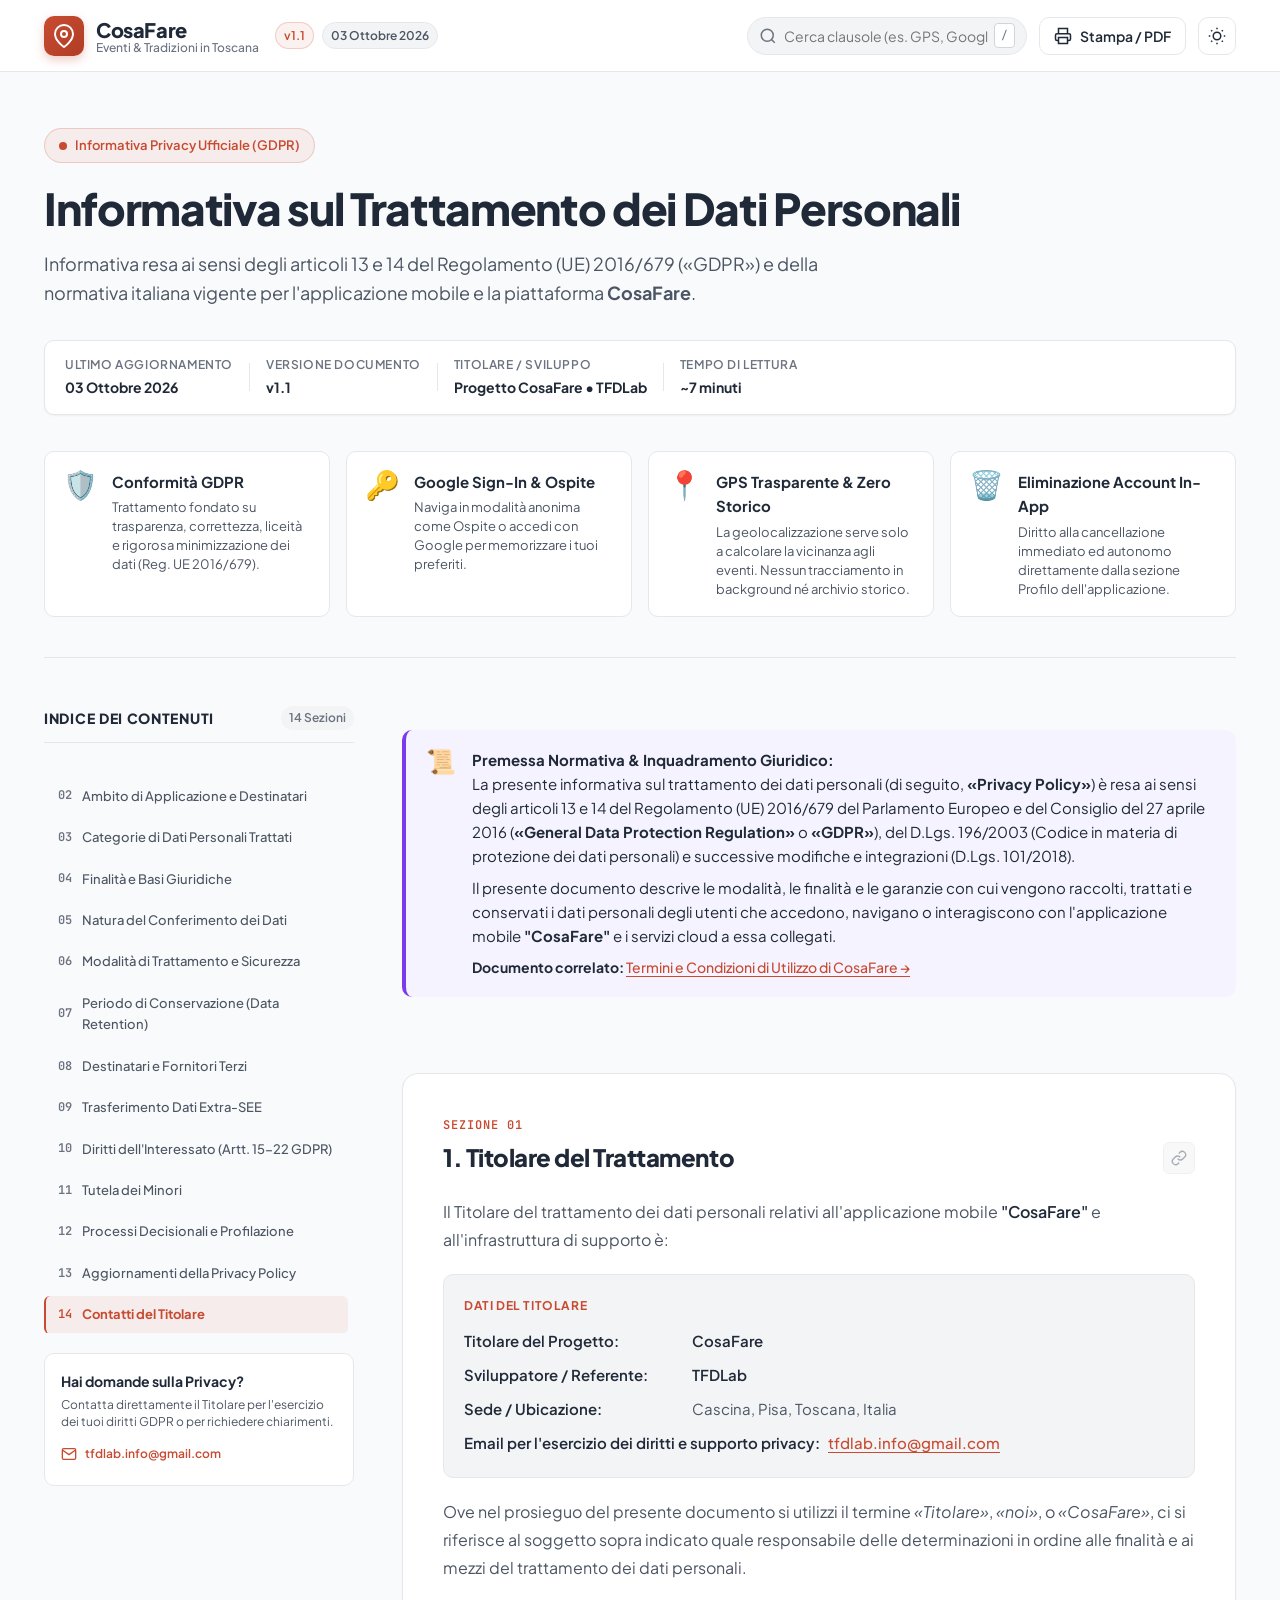
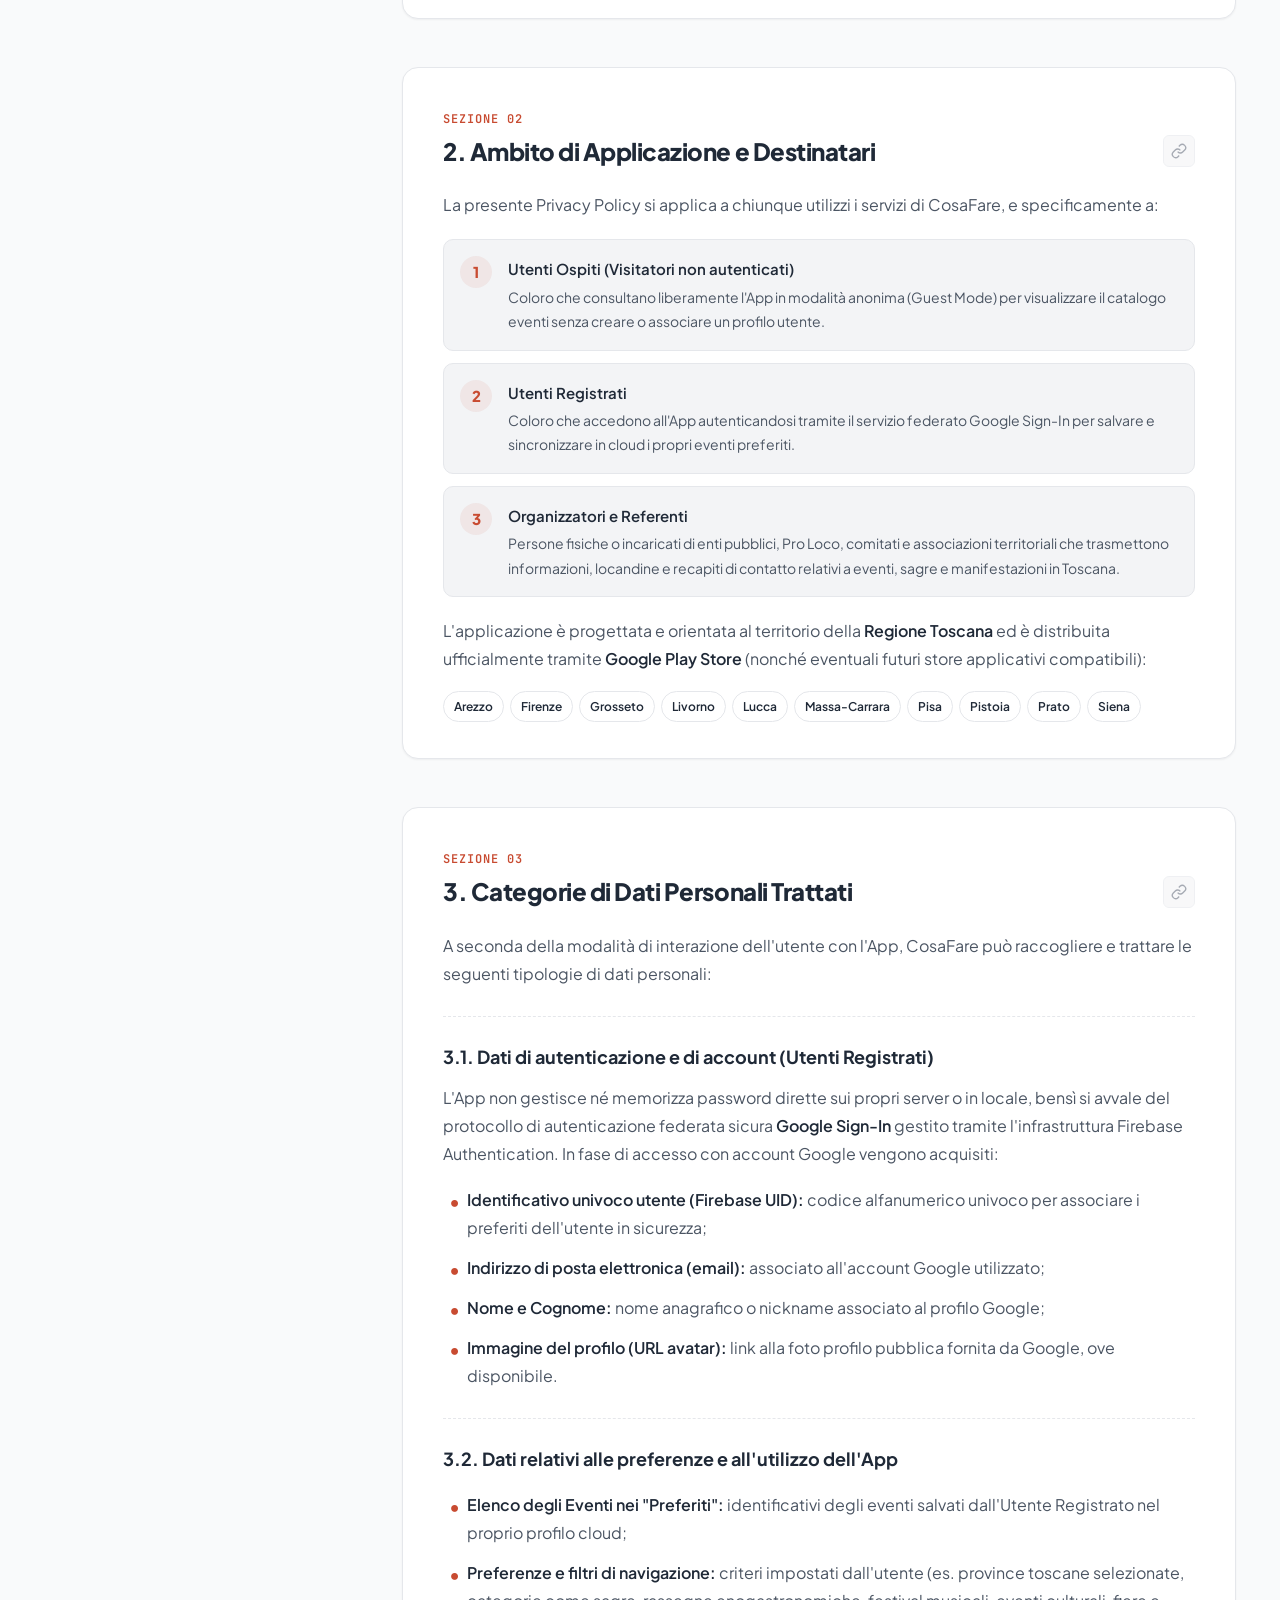
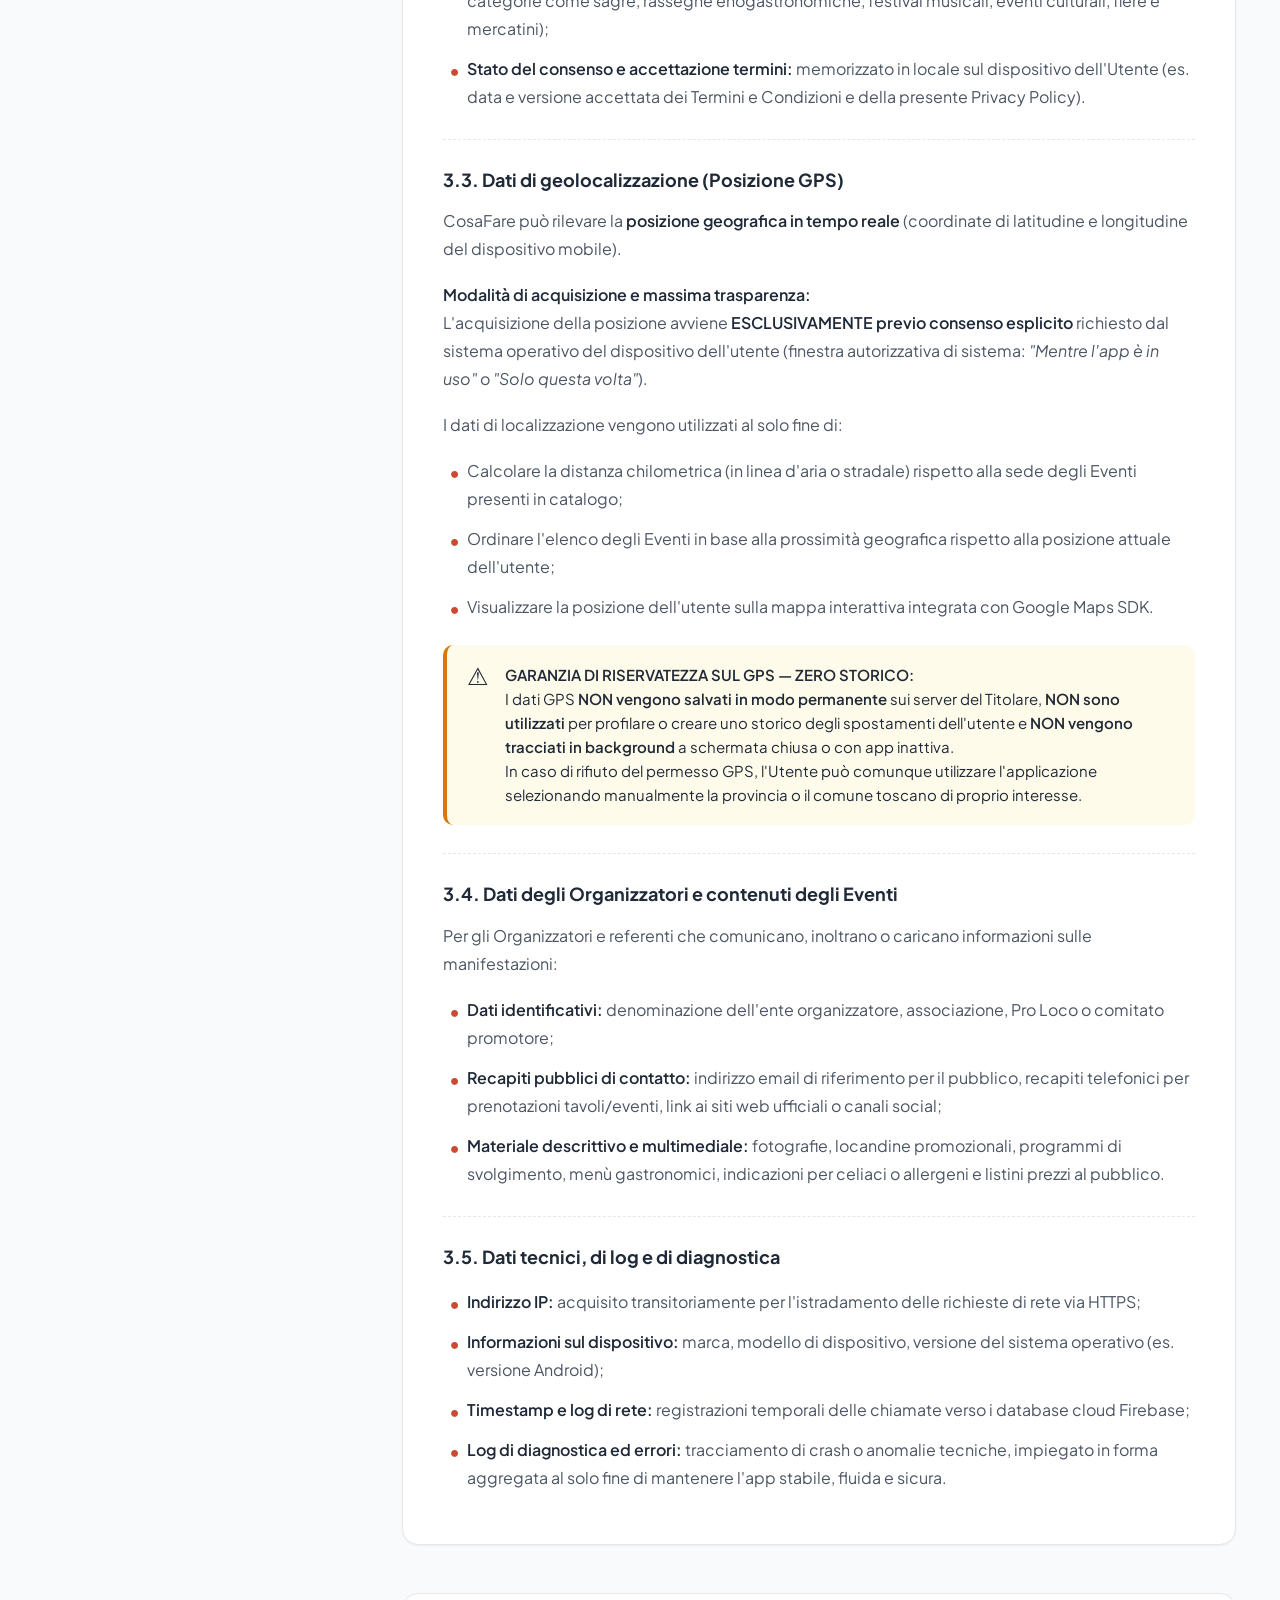
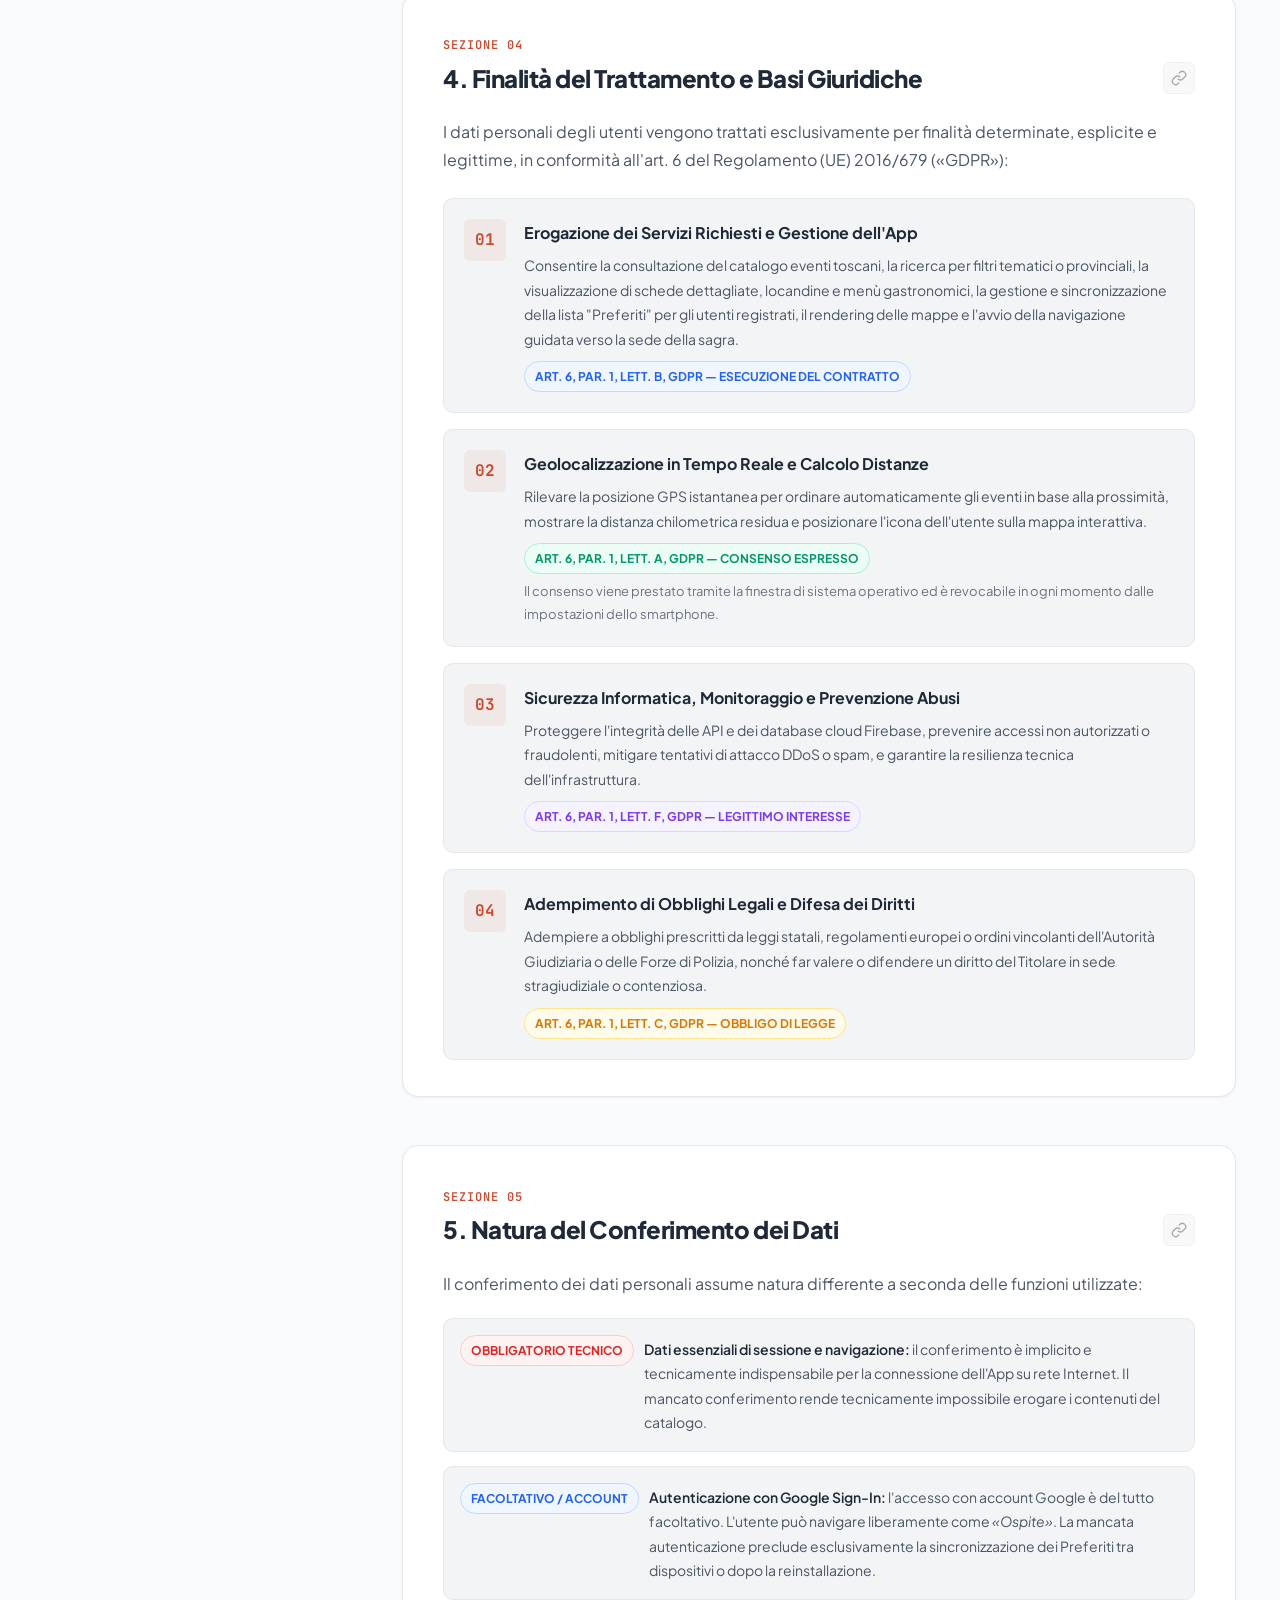
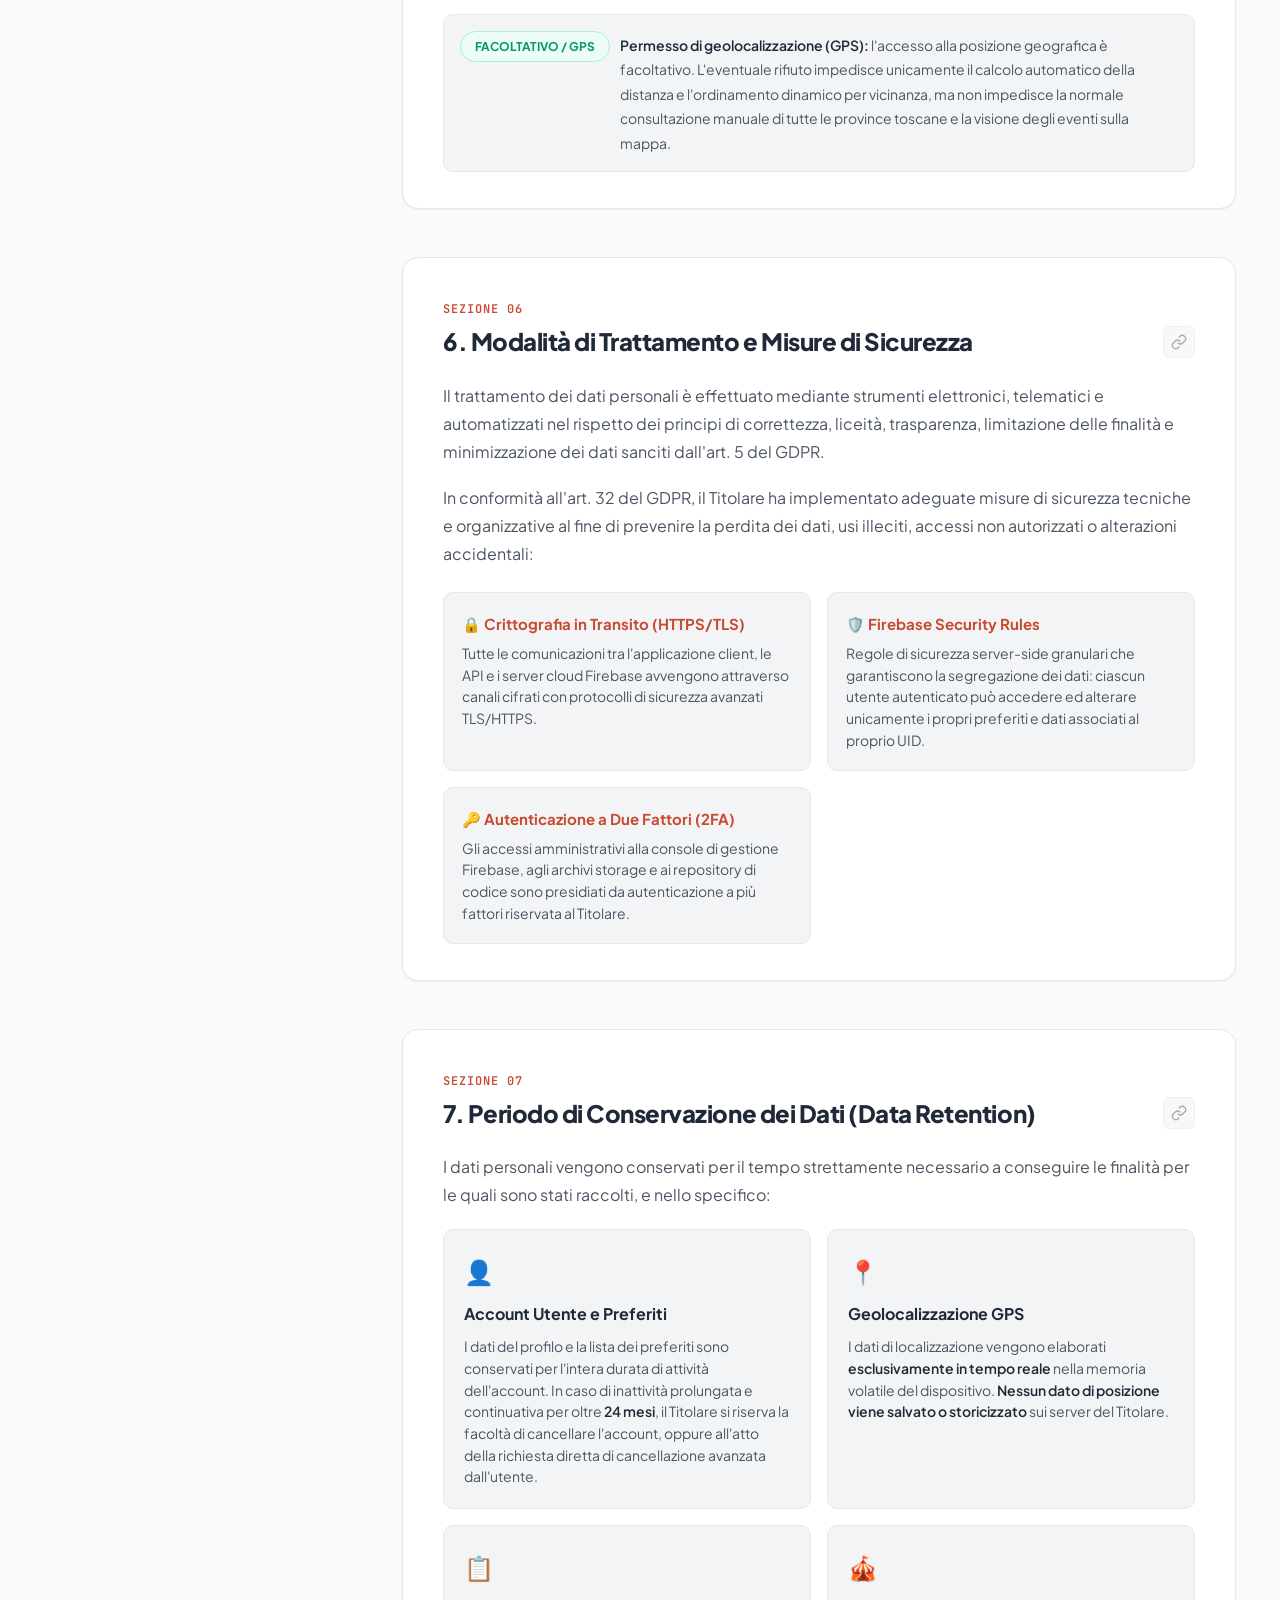
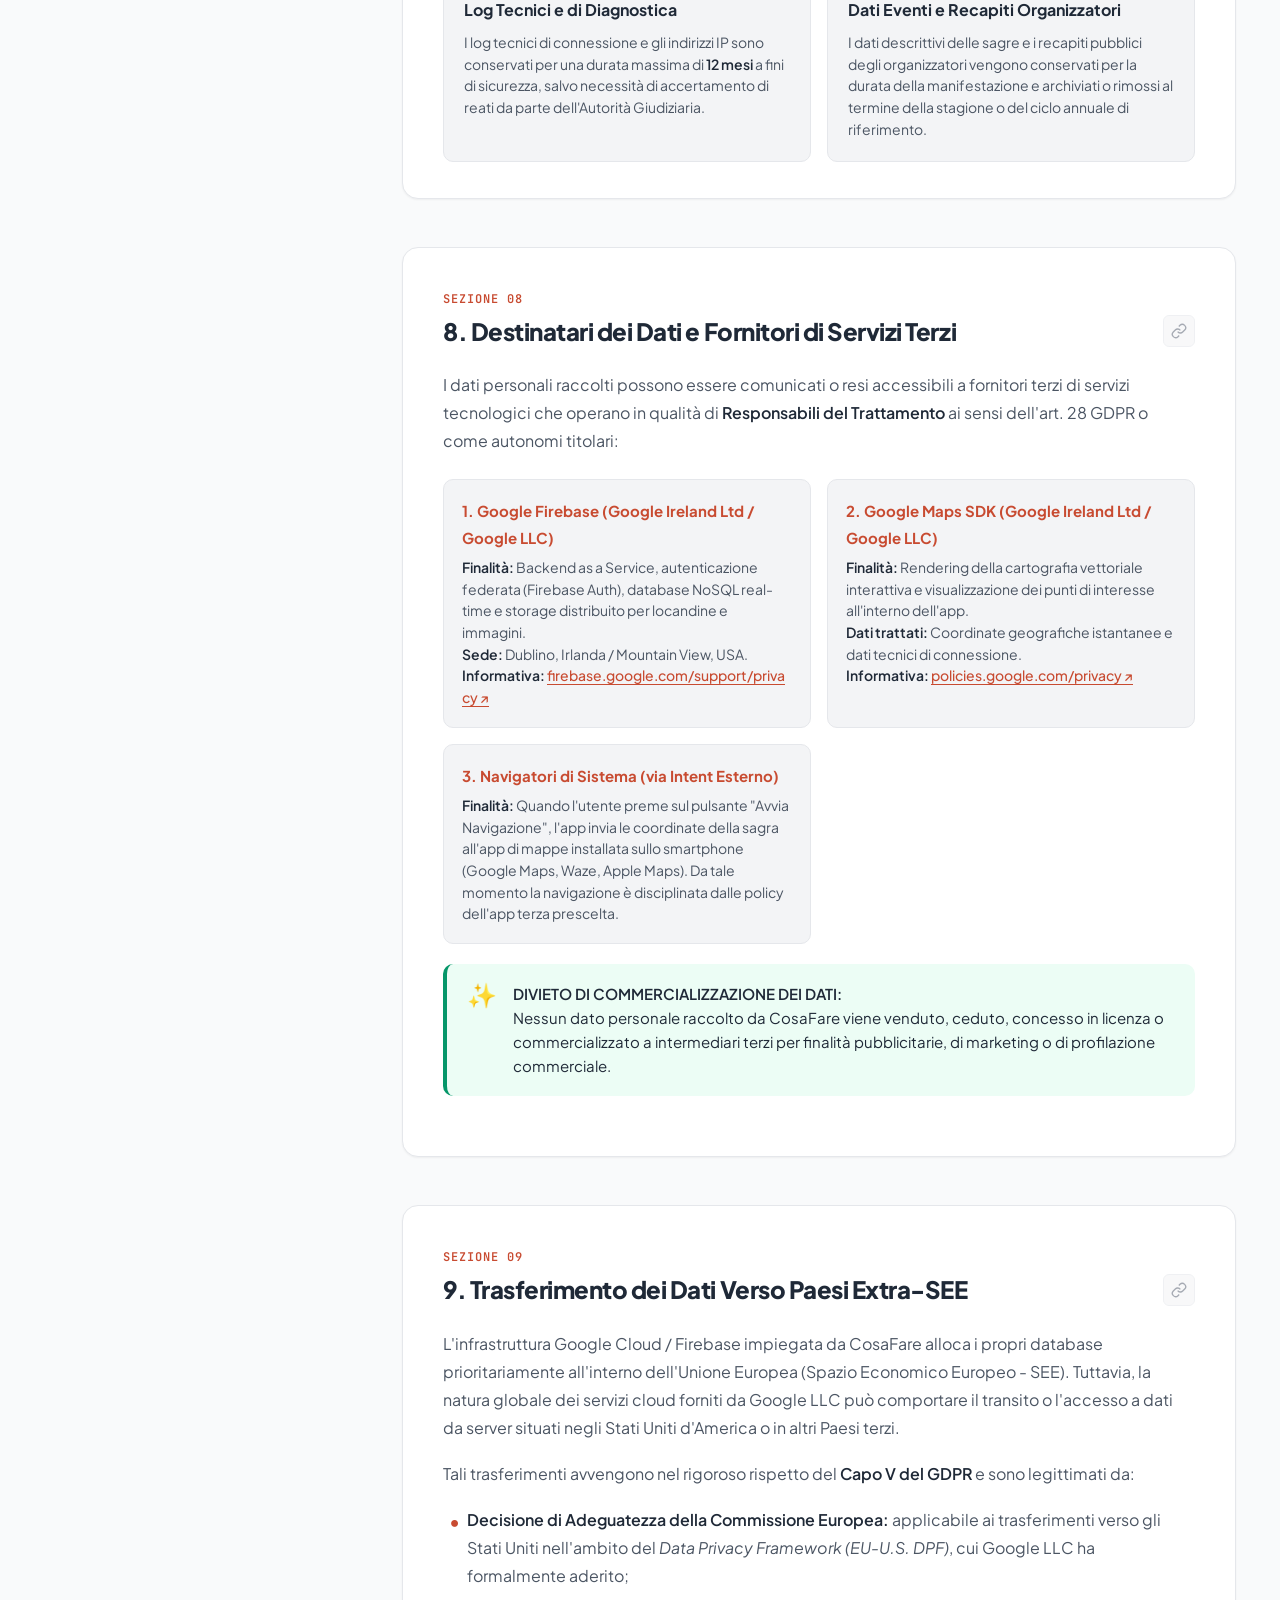
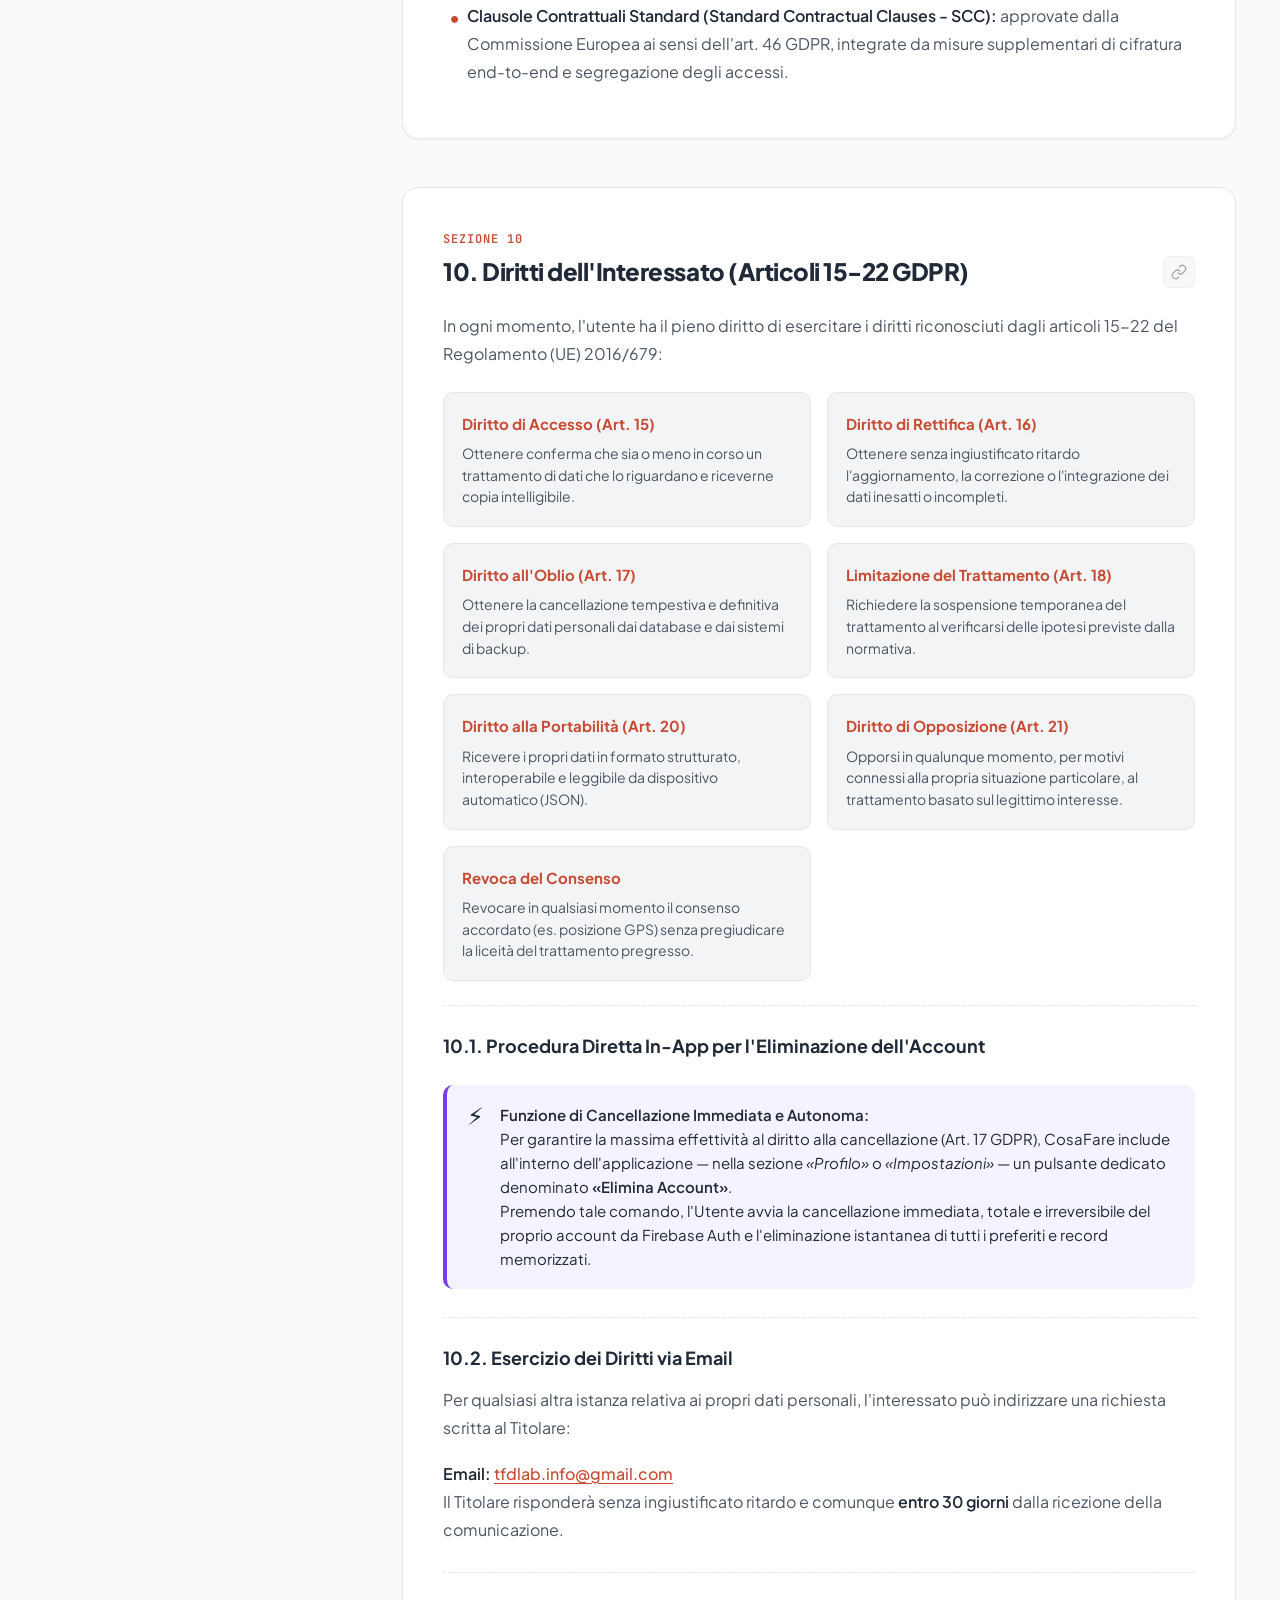
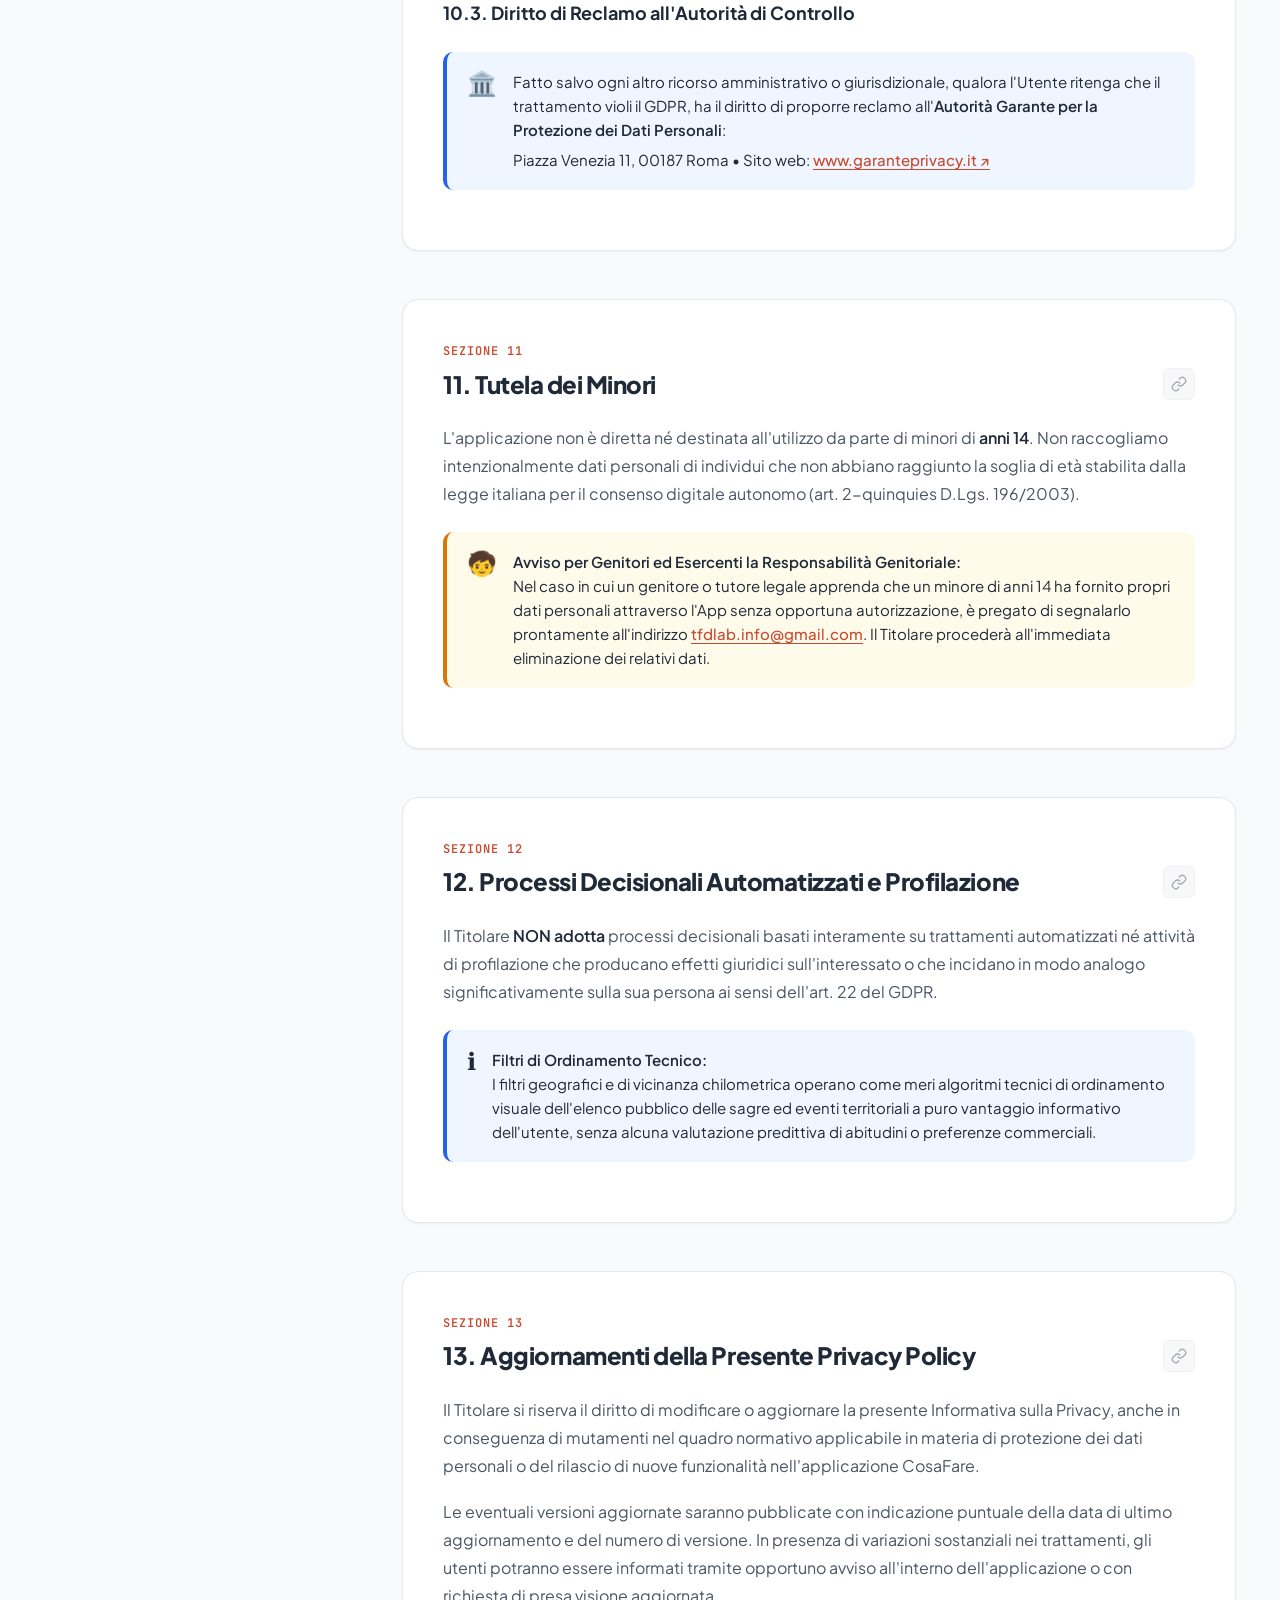
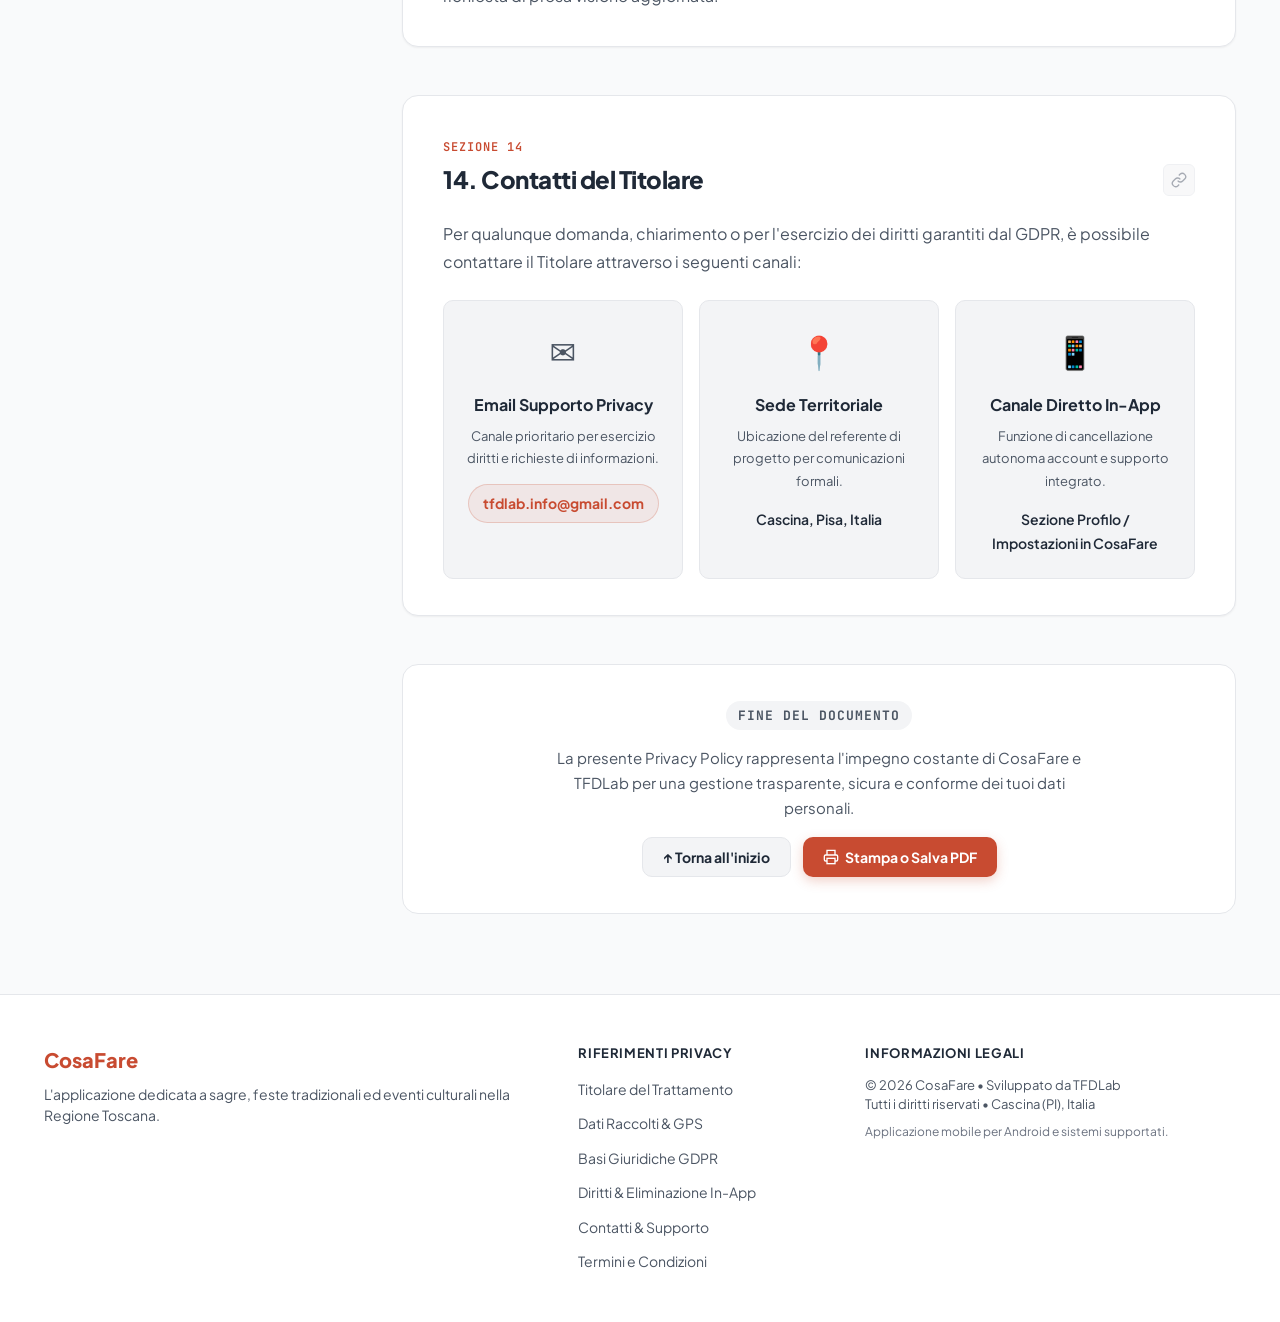
==== index.html @ 55a84ec1 "prima versione 2" ====
<!DOCTYPE html>
<html lang="it">
<head>
  <meta charset="UTF-8">
  <meta name="viewport" content="width=device-width, initial-scale=1.0">
  <title>Informativa Privacy — CosaFare</title>
  <meta name="description" content="Informativa sul trattamento dei dati personali (Privacy Policy) dell'applicazione CosaFare - Guida ad eventi, sagre e manifestazioni in Toscana ai sensi del Regolamento UE 2016/679 (GDPR).">
  <meta name="theme-color" content="#c84b31">

  <!-- Favicon SVG Identitaria Toscana -->
  <link rel="icon" type="image/svg+xml" href="data:image/svg+xml,<svg xmlns='http://www.w3.org/2000/svg' viewBox='0 0 32 32'><circle cx='16' cy='16' r='16' fill='%23c84b31'/><path d='M16 6C11.58 6 8 9.58 8 14c0 6 8 12 8 12s8-6 8-12c0-4.42-3.58-8-8-8zm0 11a3 3 0 1 1 0-6 3 3 0 0 1 0 6z' fill='white'/></svg>">

  <!-- Google Fonts: Plus Jakarta Sans & JetBrains Mono -->
  <link rel="preconnect" href="https://fonts.googleapis.com">
  <link rel="preconnect" href="https://fonts.gstatic.com" crossorigin>
  <link href="https://fonts.googleapis.com/css2?family=Plus+Jakarta+Sans:ital,wght@0,300;0,400;0,500;0,600;0,700;0,800;1,400&family=JetBrains+Mono:wght@400;500;700&display=swap" rel="stylesheet">

  <link rel="stylesheet" href="style.css">
</head>
<body>
  <!-- Barra di Avanzamento Lettura -->
  <div id="readingProgress" class="reading-progress-bar" aria-hidden="true"></div>

  <!-- Intestazione Principale / Header -->
  <header class="site-header">
    <div class="header-container">
      <div class="brand-group">
        <a href="#hero" class="brand-logo" aria-label="Torna all'inizio">
          <span class="logo-icon">
            <svg viewBox="0 0 24 24" width="24" height="24" fill="none" stroke="currentColor" stroke-width="2" stroke-linecap="round" stroke-linejoin="round">
              <path d="M21 10c0 7-9 13-9 13s-9-6-9-13a9 9 0 0 1 18 0z"></path>
              <circle cx="12" cy="10" r="3"></circle>
            </svg>
          </span>
          <div class="brand-text">
            <span class="brand-name">CosaFare</span>
            <span class="brand-tagline">Eventi & Tradizioni in Toscana</span>
          </div>
        </a>
        <div class="header-badges">
          <span class="badge badge-version">v1.1</span>
          <span class="badge badge-date">03 Ottobre 2026</span>
        </div>
      </div>

      <!-- Azioni dell'Header -->
      <div class="header-actions">
        <!-- Campo di Ricerca Rapida -->
        <div class="search-box">
          <svg class="search-icon" viewBox="0 0 24 24" width="18" height="18" fill="none" stroke="currentColor" stroke-width="2">
            <circle cx="11" cy="11" r="8"></circle>
            <line x1="21" y1="21" x2="16.65" y2="16.65"></line>
          </svg>
          <input type="text" id="searchInput" placeholder="Cerca clausole (es. GPS, Google, cancellazione, diritti)..." aria-label="Cerca nell'informativa privacy">
          <button id="clearSearchBtn" class="clear-search-btn" aria-label="Cancella ricerca" hidden>&times;</button>
          <span class="search-shortcut" title="Premi / o Ctrl+K per cercare">/</span>
        </div>

        <!-- Pulsante Stampa / PDF -->
        <button id="printBtn" class="action-btn" title="Stampa o salva come PDF">
          <svg viewBox="0 0 24 24" width="18" height="18" fill="none" stroke="currentColor" stroke-width="2">
            <polyline points="6 9 6 2 18 2 18 9"></polyline>
            <path d="M6 18H4a2 2 0 0 1-2-2v-5a2 2 0 0 1 2-2h16a2 2 0 0 1 2 2v5a2 2 0 0 1-2 2h-2"></path>
            <rect x="6" y="14" width="12" height="8"></rect>
          </svg>
          <span class="btn-text">Stampa / PDF</span>
        </button>

        <!-- Selettore Tema Chiaro/Scuro -->
        <button id="themeToggle" class="action-btn theme-btn" aria-label="Cambia tema chiaro/scuro" title="Cambia tema chiaro/scuro">
          <svg class="icon-sun" viewBox="0 0 24 24" width="18" height="18" fill="none" stroke="currentColor" stroke-width="2">
            <circle cx="12" cy="12" r="5"></circle>
            <line x1="12" y1="1" x2="12" y2="3"></line>
            <line x1="12" y1="21" x2="12" y2="23"></line>
            <line x1="4.22" y1="4.22" x2="5.64" y2="5.64"></line>
            <line x1="18.36" y1="18.36" x2="19.78" y2="19.78"></line>
            <line x1="1" y1="12" x2="3" y2="12"></line>
            <line x1="21" y1="12" x2="23" y2="12"></line>
            <line x1="4.22" y1="19.78" x2="5.64" y2="18.36"></line>
            <line x1="18.36" y1="5.64" x2="19.78" y2="4.22"></line>
          </svg>
          <svg class="icon-moon" viewBox="0 0 24 24" width="18" height="18" fill="none" stroke="currentColor" stroke-width="2">
            <path d="M21 12.79A9 9 0 1 1 11.21 3 7 7 0 0 0 21 12.79z"></path>
          </svg>
        </button>

        <!-- Toggle Menù Mobile Indice -->
        <button id="mobileTocToggle" class="action-btn mobile-toc-btn" aria-label="Apri indice dei contenuti">
          <svg viewBox="0 0 24 24" width="20" height="20" fill="none" stroke="currentColor" stroke-width="2">
            <line x1="3" y1="12" x2="21" y2="12"></line>
            <line x1="3" y1="6" x2="21" y2="6"></line>
            <line x1="3" y1="18" x2="21" y2="18"></line>
          </svg>
          <span class="btn-text">Indice</span>
        </button>
      </div>
    </div>
  </header>

  <!-- Banner Conteggio Risultati Ricerca -->
  <div id="searchStatusBar" class="search-status-bar" hidden>
    <div class="search-status-inner">
      <span id="searchResultCount">0 corrispondenze trovate</span>
      <div class="search-nav-controls">
        <button id="prevMatchBtn" title="Precedente (Shift+Enter)">&uarr;</button>
        <button id="nextMatchBtn" title="Successivo (Enter)">&darr;</button>
        <button id="closeSearchAlertBtn" class="close-search">&times;</button>
      </div>
    </div>
  </div>

  <!-- Contenitore Principale -->
  <div class="main-wrapper">
    <!-- Hero Section / Introduzione -->
    <section id="hero" class="hero-section">
      <div class="hero-content">
        <div class="hero-badge">
          <span class="badge-dot"></span>
          Informativa Privacy Ufficiale (GDPR)
        </div>
        <h1 class="hero-title">Informativa sul Trattamento dei Dati Personali</h1>
        <p class="hero-subtitle">
          Informativa resa ai sensi degli articoli 13 e 14 del Regolamento (UE) 2016/679 («GDPR») e della normativa italiana vigente per l'applicazione mobile e la piattaforma <strong>CosaFare</strong>.
        </p>

        <!-- Informazioni Metadati -->
        <div class="meta-strip">
          <div class="meta-item">
            <span class="meta-label">Ultimo aggiornamento</span>
            <span class="meta-value">03 Ottobre 2026</span>
          </div>
          <div class="meta-divider"></div>
          <div class="meta-item">
            <span class="meta-label">Versione documento</span>
            <span class="meta-value">v1.1</span>
          </div>
          <div class="meta-divider"></div>
          <div class="meta-item">
            <span class="meta-label">Titolare / Sviluppo</span>
            <span class="meta-value">Progetto CosaFare &bull; TFDLab</span>
          </div>
          <div class="meta-divider"></div>
          <div class="meta-item">
            <span class="meta-label">Tempo di lettura</span>
            <span class="meta-value" id="readTimeEstimate">~7 minuti</span>
          </div>
        </div>

        <!-- Schede Punti Chiave in Sintesi -->
        <div class="key-points-grid">
          <div class="point-card">
            <div class="point-icon">🛡️</div>
            <div class="point-body">
              <h3>Conformità GDPR</h3>
              <p>Trattamento fondato su trasparenza, correttezza, liceità e rigorosa minimizzazione dei dati (Reg. UE 2016/679).</p>
            </div>
          </div>
          <div class="point-card">
            <div class="point-icon">🔑</div>
            <div class="point-body">
              <h3>Google Sign-In & Ospite</h3>
              <p>Naviga in modalità anonima come Ospite o accedi con Google per memorizzare i tuoi preferiti.</p>
            </div>
          </div>
          <div class="point-card">
            <div class="point-icon">📍</div>
            <div class="point-body">
              <h3>GPS Trasparente & Zero Storico</h3>
              <p>La geolocalizzazione serve solo a calcolare la vicinanza agli eventi. Nessun tracciamento in background né archivio storico.</p>
            </div>
          </div>
          <div class="point-card">
            <div class="point-icon">🗑️</div>
            <div class="point-body">
              <h3>Eliminazione Account In-App</h3>
              <p>Diritto alla cancellazione immediato ed autonomo direttamente dalla sezione Profilo dell'applicazione.</p>
            </div>
          </div>
        </div>
      </div>
    </section>

    <!-- Layout a due colonne: Sidebar Indice + Contenuto Documento -->
    <div class="content-layout">
      <!-- Sidebar Indice (TOC) -->
      <aside class="sidebar-wrapper" id="sidebarWrapper">
        <div class="sidebar-sticky">
          <div class="sidebar-header">
            <h2 class="sidebar-title">Indice dei Contenuti</h2>
            <span class="toc-counter">14 Sezioni</span>
          </div>

          <nav class="toc-nav" id="tocNav" aria-label="Indice dei capitoli privacy">
            <ol class="toc-list">
              <li><a href="#sec-1" class="toc-link"><span class="toc-num">01</span> Titolare del Trattamento</a></li>
              <li><a href="#sec-2" class="toc-link"><span class="toc-num">02</span> Ambito di Applicazione e Destinatari</a></li>
              <li><a href="#sec-3" class="toc-link"><span class="toc-num">03</span> Categorie di Dati Personali Trattati</a></li>
              <li><a href="#sec-4" class="toc-link"><span class="toc-num">04</span> Finalità e Basi Giuridiche</a></li>
              <li><a href="#sec-5" class="toc-link"><span class="toc-num">05</span> Natura del Conferimento dei Dati</a></li>
              <li><a href="#sec-6" class="toc-link"><span class="toc-num">06</span> Modalità di Trattamento e Sicurezza</a></li>
              <li><a href="#sec-7" class="toc-link"><span class="toc-num">07</span> Periodo di Conservazione (Data Retention)</a></li>
              <li><a href="#sec-8" class="toc-link"><span class="toc-num">08</span> Destinatari e Fornitori Terzi</a></li>
              <li><a href="#sec-9" class="toc-link"><span class="toc-num">09</span> Trasferimento Dati Extra-SEE</a></li>
              <li><a href="#sec-10" class="toc-link"><span class="toc-num">10</span> Diritti dell'Interessato (Artt. 15-22 GDPR)</a></li>
              <li><a href="#sec-11" class="toc-link"><span class="toc-num">11</span> Tutela dei Minori</a></li>
              <li><a href="#sec-12" class="toc-link"><span class="toc-num">12</span> Processi Decisionali e Profilazione</a></li>
              <li><a href="#sec-13" class="toc-link"><span class="toc-num">13</span> Aggiornamenti della Privacy Policy</a></li>
              <li><a href="#sec-14" class="toc-link"><span class="toc-num">14</span> Contatti del Titolare</a></li>
            </ol>
          </nav>

          <!-- Riquadro Supporto Rapido Sidebar -->
          <div class="sidebar-help-card">
            <h4>Hai domande sulla Privacy?</h4>
            <p>Contatta direttamente il Titolare per l'esercizio dei tuoi diritti GDPR o per richiedere chiarimenti.</p>
            <a href="mailto:tfdlab.info@gmail.com" class="sidebar-contact-btn">
              <svg viewBox="0 0 24 24" width="16" height="16" fill="none" stroke="currentColor" stroke-width="2">
                <path d="M4 4h16c1.1 0 2 .9 2 2v12c0 1.1-.9 2-2 2H4c-1.1 0-2-.9-2-2V6c0-1.1.9-2 2-2z"></path>
                <polyline points="22,6 12,13 2,6"></polyline>
              </svg>
              <span>tfdlab.info@gmail.com</span>
            </a>
          </div>
        </div>
      </aside>

      <!-- Corpo del Testo Legale -->
      <main class="legal-document" id="legalDocument">

        <!-- Box Introduttivo / Premessa Formale -->
        <div class="callout callout-gdpr" style="margin-bottom: 28px;">
          <div class="callout-icon">📜</div>
          <div class="callout-content">
            <strong>Premessa Normativa & Inquadramento Giuridico:</strong><br>
            La presente informativa sul trattamento dei dati personali (di seguito, <strong>«Privacy Policy»</strong>) è resa ai sensi degli articoli 13 e 14 del Regolamento (UE) 2016/679 del Parlamento Europeo e del Consiglio del 27 aprile 2016 (<strong>«General Data Protection Regulation»</strong> o <strong>«GDPR»</strong>), del D.Lgs. 196/2003 (Codice in materia di protezione dei dati personali) e successive modifiche e integrazioni (D.Lgs. 101/2018).
            <p style="margin-top: 8px; margin-bottom: 0;">
              Il presente documento descrive le modalità, le finalità e le garanzie con cui vengono raccolti, trattati e conservati i dati personali degli utenti che accedono, navigano o interagiscono con l'applicazione mobile <strong>"CosaFare"</strong> e i servizi cloud a essa collegati.
            </p>
            <p style="margin-top: 8px; margin-bottom: 0; font-size: 0.875rem;">
              <strong>Documento correlato:</strong> <a href="../TerminiCondizioni/index.html" class="link-styled">Termini e Condizioni di Utilizzo di CosaFare &rarr;</a>
            </p>
          </div>
        </div>

        <!-- ========================================== -->
        <!-- SEZIONE 1 -->
        <!-- ========================================== -->
        <article id="sec-1" class="legal-section">
          <header class="section-header">
            <span class="section-tag">Sezione 01</span>
            <div class="title-with-anchor">
              <h2 class="section-title">1. Titolare del Trattamento</h2>
              <button class="copy-anchor-btn" data-target="sec-1" title="Copia link alla sezione">
                <svg viewBox="0 0 24 24" width="16" height="16" fill="none" stroke="currentColor" stroke-width="2">
                  <path d="M10 13a5 5 0 0 0 7.54.54l3-3a5 5 0 0 0-7.07-7.07l-1.72 1.71"></path>
                  <path d="M14 11a5 5 0 0 0-7.54-.54l-3 3a5 5 0 0 0 7.07 7.07l1.71-1.71"></path>
                </svg>
              </button>
            </div>
          </header>

          <div class="section-content">
            <p>
              Il Titolare del trattamento dei dati personali relativi all'applicazione mobile <strong>"CosaFare"</strong> e all'infrastruttura di supporto è:
            </p>

            <div class="operator-card">
              <div class="operator-badge">Dati del Titolare</div>
              <ul class="operator-details">
                <li>
                  <span class="detail-label">Titolare del Progetto:</span>
                  <span class="detail-value"><strong>CosaFare</strong></span>
                </li>
                <li>
                  <span class="detail-label">Sviluppatore / Referente:</span>
                  <span class="detail-value"><strong>TFDLab</strong></span>
                </li>
                <li>
                  <span class="detail-label">Sede / Ubicazione:</span>
                  <span class="detail-value">Cascina, Pisa, Toscana, Italia</span>
                </li>
                <li>
                  <span class="detail-label">Email per l'esercizio dei diritti e supporto privacy:</span>
                  <span class="detail-value"><a href="mailto:tfdlab.info@gmail.com" class="link-styled">tfdlab.info@gmail.com</a></span>
                </li>
              </ul>
            </div>

            <p>
              Ove nel prosieguo del presente documento si utilizzi il termine <em>«Titolare»</em>, <em>«noi»</em>, o <em>«CosaFare»</em>, ci si riferisce al soggetto sopra indicato quale responsabile delle determinazioni in ordine alle finalità e ai mezzi del trattamento dei dati personali.
            </p>
          </div>
        </article>

        <!-- ========================================== -->
        <!-- SEZIONE 2 -->
        <!-- ========================================== -->
        <article id="sec-2" class="legal-section">
          <header class="section-header">
            <span class="section-tag">Sezione 02</span>
            <div class="title-with-anchor">
              <h2 class="section-title">2. Ambito di Applicazione e Destinatari</h2>
              <button class="copy-anchor-btn" data-target="sec-2" title="Copia link alla sezione">
                <svg viewBox="0 0 24 24" width="16" height="16" fill="none" stroke="currentColor" stroke-width="2">
                  <path d="M10 13a5 5 0 0 0 7.54.54l3-3a5 5 0 0 0-7.07-7.07l-1.72 1.71"></path>
                  <path d="M14 11a5 5 0 0 0-7.54-.54l-3 3a5 5 0 0 0 7.07 7.07l1.71-1.71"></path>
                </svg>
              </button>
            </div>
          </header>

          <div class="section-content">
            <p>
              La presente Privacy Policy si applica a chiunque utilizzi i servizi di CosaFare, e specificamente a:
            </p>

            <div class="scope-cards-list">
              <div class="scope-item">
                <span class="scope-badge">1</span>
                <div>
                  <strong>Utenti Ospiti (Visitatori non autenticati)</strong>
                  <p>Coloro che consultano liberamente l'App in modalità anonima (Guest Mode) per visualizzare il catalogo eventi senza creare o associare un profilo utente.</p>
                </div>
              </div>

              <div class="scope-item">
                <span class="scope-badge">2</span>
                <div>
                  <strong>Utenti Registrati</strong>
                  <p>Coloro che accedono all'App autenticandosi tramite il servizio federato Google Sign-In per salvare e sincronizzare in cloud i propri eventi preferiti.</p>
                </div>
              </div>

              <div class="scope-item">
                <span class="scope-badge">3</span>
                <div>
                  <strong>Organizzatori e Referenti</strong>
                  <p>Persone fisiche o incaricati di enti pubblici, Pro Loco, comitati e associazioni territoriali che trasmettono informazioni, locandine e recapiti di contatto relativi a eventi, sagre e manifestazioni in Toscana.</p>
                </div>
              </div>
            </div>

            <p style="margin-top: 18px;">
              L'applicazione è progettata e orientata al territorio della <strong>Regione Toscana</strong> ed è distribuita ufficialmente tramite <strong>Google Play Store</strong> (nonché eventuali futuri store applicativi compatibili):
            </p>

            <div class="provinces-pills">
              <span class="province-pill">Arezzo</span>
              <span class="province-pill">Firenze</span>
              <span class="province-pill">Grosseto</span>
              <span class="province-pill">Livorno</span>
              <span class="province-pill">Lucca</span>
              <span class="province-pill">Massa-Carrara</span>
              <span class="province-pill">Pisa</span>
              <span class="province-pill">Pistoia</span>
              <span class="province-pill">Prato</span>
              <span class="province-pill">Siena</span>
            </div>
          </div>
        </article>

        <!-- ========================================== -->
        <!-- SEZIONE 3 -->
        <!-- ========================================== -->
        <article id="sec-3" class="legal-section">
          <header class="section-header">
            <span class="section-tag">Sezione 03</span>
            <div class="title-with-anchor">
              <h2 class="section-title">3. Categorie di Dati Personali Trattati</h2>
              <button class="copy-anchor-btn" data-target="sec-3" title="Copia link alla sezione">
                <svg viewBox="0 0 24 24" width="16" height="16" fill="none" stroke="currentColor" stroke-width="2">
                  <path d="M10 13a5 5 0 0 0 7.54.54l3-3a5 5 0 0 0-7.07-7.07l-1.72 1.71"></path>
                  <path d="M14 11a5 5 0 0 0-7.54-.54l-3 3a5 5 0 0 0 7.07 7.07l1.71-1.71"></path>
                </svg>
              </button>
            </div>
          </header>

          <div class="section-content">
            <p>
              A seconda della modalità di interazione dell'utente con l'App, CosaFare può raccogliere e trattare le seguenti tipologie di dati personali:
            </p>

            <!-- 3.1 Dati Account -->
            <div class="subsection">
              <h3 class="subsection-title">3.1. Dati di autenticazione e di account (Utenti Registrati)</h3>
              <p>
                L'App non gestisce né memorizza password dirette sui propri server o in locale, bensì si avvale del protocollo di autenticazione federata sicura <strong>Google Sign-In</strong> gestito tramite l'infrastruttura Firebase Authentication. In fase di accesso con account Google vengono acquisiti:
              </p>
              <ul class="styled-list">
                <li><strong>Identificativo univoco utente (Firebase UID):</strong> codice alfanumerico univoco per associare i preferiti dell'utente in sicurezza;</li>
                <li><strong>Indirizzo di posta elettronica (email):</strong> associato all'account Google utilizzato;</li>
                <li><strong>Nome e Cognome:</strong> nome anagrafico o nickname associato al profilo Google;</li>
                <li><strong>Immagine del profilo (URL avatar):</strong> link alla foto profilo pubblica fornita da Google, ove disponibile.</li>
              </ul>
            </div>

            <!-- 3.2 Dati Preferenze -->
            <div class="subsection">
              <h3 class="subsection-title">3.2. Dati relativi alle preferenze e all'utilizzo dell'App</h3>
              <ul class="styled-list">
                <li><strong>Elenco degli Eventi nei "Preferiti":</strong> identificativi degli eventi salvati dall'Utente Registrato nel proprio profilo cloud;</li>
                <li><strong>Preferenze e filtri di navigazione:</strong> criteri impostati dall'utente (es. province toscane selezionate, categorie come sagre, rassegne enogastronomiche, festival musicali, eventi culturali, fiere e mercatini);</li>
                <li><strong>Stato del consenso e accettazione termini:</strong> memorizzato in locale sul dispositivo dell'Utente (es. data e versione accettata dei Termini e Condizioni e della presente Privacy Policy).</li>
              </ul>
            </div>

            <!-- 3.3 Posizione GPS -->
            <div class="subsection">
              <h3 class="subsection-title">3.3. Dati di geolocalizzazione (Posizione GPS)</h3>
              <p>
                CosaFare può rilevare la <strong>posizione geografica in tempo reale</strong> (coordinate di latitudine e longitudine del dispositivo mobile).
              </p>
              <p>
                <strong>Modalità di acquisizione e massima trasparenza:</strong><br>
                L'acquisizione della posizione avviene <strong>ESCLUSIVAMENTE previo consenso esplicito</strong> richiesto dal sistema operativo del dispositivo dell'utente (finestra autorizzativa di sistema: <em>"Mentre l'app è in uso"</em> o <em>"Solo questa volta"</em>).
              </p>
              <p>I dati di localizzazione vengono utilizzati al solo fine di:</p>
              <ol class="styled-list">
                <li>Calcolare la distanza chilometrica (in linea d'aria o stradale) rispetto alla sede degli Eventi presenti in catalogo;</li>
                <li>Ordinare l'elenco degli Eventi in base alla prossimità geografica rispetto alla posizione attuale dell'utente;</li>
                <li>Visualizzare la posizione dell'utente sulla mappa interattiva integrata con Google Maps SDK.</li>
              </ol>

              <div class="callout callout-warning">
                <div class="callout-icon">⚠️</div>
                <div class="callout-content">
                  <strong>GARANZIA DI RISERVATEZZA SUL GPS — ZERO STORICO:</strong><br>
                  I dati GPS <strong>NON vengono salvati in modo permanente</strong> sui server del Titolare, <strong>NON sono utilizzati</strong> per profilare o creare uno storico degli spostamenti dell'utente e <strong>NON vengono tracciati in background</strong> a schermata chiusa o con app inattiva.<br>
                  In caso di rifiuto del permesso GPS, l'Utente può comunque utilizzare l'applicazione selezionando manualmente la provincia o il comune toscano di proprio interesse.
                </div>
              </div>
            </div>

            <!-- 3.4 Dati Organizzatori -->
            <div class="subsection">
              <h3 class="subsection-title">3.4. Dati degli Organizzatori e contenuti degli Eventi</h3>
              <p>
                Per gli Organizzatori e referenti che comunicano, inoltrano o caricano informazioni sulle manifestazioni:
              </p>
              <ul class="styled-list">
                <li><strong>Dati identificativi:</strong> denominazione dell'ente organizzatore, associazione, Pro Loco o comitato promotore;</li>
                <li><strong>Recapiti pubblici di contatto:</strong> indirizzo email di riferimento per il pubblico, recapiti telefonici per prenotazioni tavoli/eventi, link ai siti web ufficiali o canali social;</li>
                <li><strong>Materiale descrittivo e multimediale:</strong> fotografie, locandine promozionali, programmi di svolgimento, menù gastronomici, indicazioni per celiaci o allergeni e listini prezzi al pubblico.</li>
              </ul>
            </div>

            <!-- 3.5 Dati Tecnici -->
            <div class="subsection">
              <h3 class="subsection-title">3.5. Dati tecnici, di log e di diagnostica</h3>
              <ul class="styled-list">
                <li><strong>Indirizzo IP:</strong> acquisito transitoriamente per l'istradamento delle richieste di rete via HTTPS;</li>
                <li><strong>Informazioni sul dispositivo:</strong> marca, modello di dispositivo, versione del sistema operativo (es. versione Android);</li>
                <li><strong>Timestamp e log di rete:</strong> registrazioni temporali delle chiamate verso i database cloud Firebase;</li>
                <li><strong>Log di diagnostica ed errori:</strong> tracciamento di crash o anomalie tecniche, impiegato in forma aggregata al solo fine di mantenere l'app stabile, fluida e sicura.</li>
              </ul>
            </div>
          </div>
        </article>

        <!-- ========================================== -->
        <!-- SEZIONE 4 -->
        <!-- ========================================== -->
        <article id="sec-4" class="legal-section">
          <header class="section-header">
            <span class="section-tag">Sezione 04</span>
            <div class="title-with-anchor">
              <h2 class="section-title">4. Finalità del Trattamento e Basi Giuridiche</h2>
              <button class="copy-anchor-btn" data-target="sec-4" title="Copia link alla sezione">
                <svg viewBox="0 0 24 24" width="16" height="16" fill="none" stroke="currentColor" stroke-width="2">
                  <path d="M10 13a5 5 0 0 0 7.54.54l3-3a5 5 0 0 0-7.07-7.07l-1.72 1.71"></path>
                  <path d="M14 11a5 5 0 0 0-7.54-.54l-3 3a5 5 0 0 0 7.07 7.07l1.71-1.71"></path>
                </svg>
              </button>
            </div>
          </header>

          <div class="section-content">
            <p>
              I dati personali degli utenti vengono trattati esclusivamente per finalità determinate, esplicite e legittime, in conformità all'art. 6 del Regolamento (UE) 2016/679 («GDPR»):
            </p>

            <div class="features-showcase">
              <!-- Finalità 1 -->
              <div class="feature-box">
                <div class="feature-num">01</div>
                <div class="feature-main">
                  <h4>Erogazione dei Servizi Richiesti e Gestione dell'App</h4>
                  <p>
                    Consentire la consultazione del catalogo eventi toscani, la ricerca per filtri tematici o provinciali, la visualizzazione di schede dettagliate, locandine e menù gastronomici, la gestione e sincronizzazione della lista "Preferiti" per gli utenti registrati, il rendering delle mappe e l'avvio della navigazione guidata verso la sede della sagra.
                  </p>
                  <span class="rule-badge">Art. 6, par. 1, lett. b, GDPR — Esecuzione del Contratto</span>
                </div>
              </div>

              <!-- Finalità 2 -->
              <div class="feature-box">
                <div class="feature-num">02</div>
                <div class="feature-main">
                  <h4>Geolocalizzazione in Tempo Reale e Calcolo Distanze</h4>
                  <p>
                    Rilevare la posizione GPS istantanea per ordinare automaticamente gli eventi in base alla prossimità, mostrare la distanza chilometrica residua e posizionare l'icona dell'utente sulla mappa interattiva.
                  </p>
                  <span class="rule-badge rule-badge-success">Art. 6, par. 1, lett. a, GDPR — Consenso Espresso</span>
                  <p style="font-size: 0.8125rem; color: var(--text-light); margin-top: 6px; margin-bottom: 0 !important;">
                    Il consenso viene prestato tramite la finestra di sistema operativo ed è revocabile in ogni momento dalle impostazioni dello smartphone.
                  </p>
                </div>
              </div>

              <!-- Finalità 3 -->
              <div class="feature-box">
                <div class="feature-num">03</div>
                <div class="feature-main">
                  <h4>Sicurezza Informatica, Monitoraggio e Prevenzione Abusi</h4>
                  <p>
                    Proteggere l'integrità delle API e dei database cloud Firebase, prevenire accessi non autorizzati o fraudolenti, mitigare tentativi di attacco DDoS o spam, e garantire la resilienza tecnica dell'infrastruttura.
                  </p>
                  <span class="rule-badge rule-badge-purple">Art. 6, par. 1, lett. f, GDPR — Legittimo Interesse</span>
                </div>
              </div>

              <!-- Finalità 4 -->
              <div class="feature-box">
                <div class="feature-num">04</div>
                <div class="feature-main">
                  <h4>Adempimento di Obblighi Legali e Difesa dei Diritti</h4>
                  <p>
                    Adempiere a obblighi prescritti da leggi statali, regolamenti europei o ordini vincolanti dell'Autorità Giudiziaria o delle Forze di Polizia, nonché far valere o difendere un diritto del Titolare in sede stragiudiziale o contenziosa.
                  </p>
                  <span class="rule-badge rule-badge-warning">Art. 6, par. 1, lett. c, GDPR — Obbligo di Legge</span>
                </div>
              </div>
            </div>
          </div>
        </article>

        <!-- ========================================== -->
        <!-- SEZIONE 5 -->
        <!-- ========================================== -->
        <article id="sec-5" class="legal-section">
          <header class="section-header">
            <span class="section-tag">Sezione 05</span>
            <div class="title-with-anchor">
              <h2 class="section-title">5. Natura del Conferimento dei Dati</h2>
              <button class="copy-anchor-btn" data-target="sec-5" title="Copia link alla sezione">
                <svg viewBox="0 0 24 24" width="16" height="16" fill="none" stroke="currentColor" stroke-width="2">
                  <path d="M10 13a5 5 0 0 0 7.54.54l3-3a5 5 0 0 0-7.07-7.07l-1.72 1.71"></path>
                  <path d="M14 11a5 5 0 0 0-7.54-.54l-3 3a5 5 0 0 0 7.07 7.07l1.71-1.71"></path>
                </svg>
              </button>
            </div>
          </header>

          <div class="section-content">
            <p>
              Il conferimento dei dati personali assume natura differente a seconda delle funzioni utilizzate:
            </p>

            <div class="rules-block">
              <div class="rule-row">
                <span class="rule-badge rule-badge-danger">Obbligatorio Tecnico</span>
                <div class="rule-text">
                  <strong>Dati essenziali di sessione e navigazione:</strong> il conferimento è implicito e tecnicamente indispensabile per la connessione dell'App su rete Internet. Il mancato conferimento rende tecnicamente impossibile erogare i contenuti del catalogo.
                </div>
              </div>

              <div class="rule-row">
                <span class="rule-badge">Facoltativo / Account</span>
                <div class="rule-text">
                  <strong>Autenticazione con Google Sign-In:</strong> l'accesso con account Google è del tutto facoltativo. L'utente può navigare liberamente come <em>«Ospite»</em>. La mancata autenticazione preclude esclusivamente la sincronizzazione dei Preferiti tra dispositivi o dopo la reinstallazione.
                </div>
              </div>

              <div class="rule-row">
                <span class="rule-badge rule-badge-success">Facoltativo / GPS</span>
                <div class="rule-text">
                  <strong>Permesso di geolocalizzazione (GPS):</strong> l'accesso alla posizione geografica è facoltativo. L'eventuale rifiuto impedisce unicamente il calcolo automatico della distanza e l'ordinamento dinamico per vicinanza, ma non impedisce la normale consultazione manuale di tutte le province toscane e la visione degli eventi sulla mappa.
                </div>
              </div>
            </div>
          </div>
        </article>

        <!-- ========================================== -->
        <!-- SEZIONE 6 -->
        <!-- ========================================== -->
        <article id="sec-6" class="legal-section">
          <header class="section-header">
            <span class="section-tag">Sezione 06</span>
            <div class="title-with-anchor">
              <h2 class="section-title">6. Modalità di Trattamento e Misure di Sicurezza</h2>
              <button class="copy-anchor-btn" data-target="sec-6" title="Copia link alla sezione">
                <svg viewBox="0 0 24 24" width="16" height="16" fill="none" stroke="currentColor" stroke-width="2">
                  <path d="M10 13a5 5 0 0 0 7.54.54l3-3a5 5 0 0 0-7.07-7.07l-1.72 1.71"></path>
                  <path d="M14 11a5 5 0 0 0-7.54-.54l-3 3a5 5 0 0 0 7.07 7.07l1.71-1.71"></path>
                </svg>
              </button>
            </div>
          </header>

          <div class="section-content">
            <p>
              Il trattamento dei dati personali è effettuato mediante strumenti elettronici, telematici e automatizzati nel rispetto dei principi di correttezza, liceità, trasparenza, limitazione delle finalità e minimizzazione dei dati sanciti dall'art. 5 del GDPR.
            </p>
            <p>
              In conformità all'art. 32 del GDPR, il Titolare ha implementato adeguate misure di sicurezza tecniche e organizzative al fine di prevenire la perdita dei dati, usi illeciti, accessi non autorizzati o alterazioni accidentali:
            </p>

            <div class="definitions-grid">
              <div class="definition-card">
                <h3 class="def-term">🔒 Crittografia in Transito (HTTPS/TLS)</h3>
                <p class="def-desc">Tutte le comunicazioni tra l'applicazione client, le API e i server cloud Firebase avvengono attraverso canali cifrati con protocolli di sicurezza avanzati TLS/HTTPS.</p>
              </div>

              <div class="definition-card">
                <h3 class="def-term">🛡️ Firebase Security Rules</h3>
                <p class="def-desc">Regole di sicurezza server-side granulari che garantiscono la segregazione dei dati: ciascun utente autenticato può accedere ed alterare unicamente i propri preferiti e dati associati al proprio UID.</p>
              </div>

              <div class="definition-card">
                <h3 class="def-term">🔑 Autenticazione a Due Fattori (2FA)</h3>
                <p class="def-desc">Gli accessi amministrativi alla console di gestione Firebase, agli archivi storage e ai repository di codice sono presidiati da autenticazione a più fattori riservata al Titolare.</p>
              </div>
            </div>
          </div>
        </article>

        <!-- ========================================== -->
        <!-- SEZIONE 7 -->
        <!-- ========================================== -->
        <article id="sec-7" class="legal-section">
          <header class="section-header">
            <span class="section-tag">Sezione 07</span>
            <div class="title-with-anchor">
              <h2 class="section-title">7. Periodo di Conservazione dei Dati (Data Retention)</h2>
              <button class="copy-anchor-btn" data-target="sec-7" title="Copia link alla sezione">
                <svg viewBox="0 0 24 24" width="16" height="16" fill="none" stroke="currentColor" stroke-width="2">
                  <path d="M10 13a5 5 0 0 0 7.54.54l3-3a5 5 0 0 0-7.07-7.07l-1.72 1.71"></path>
                  <path d="M14 11a5 5 0 0 0-7.54-.54l-3 3a5 5 0 0 0 7.07 7.07l1.71-1.71"></path>
                </svg>
              </button>
            </div>
          </header>

          <div class="section-content">
            <p>
              I dati personali vengono conservati per il tempo strettamente necessario a conseguire le finalità per le quali sono stati raccolti, e nello specifico:
            </p>

            <div class="jurisdiction-box">
              <div class="jurisdiction-card">
                <div class="card-icon">👤</div>
                <h4>Account Utente e Preferiti</h4>
                <p>
                  I dati del profilo e la lista dei preferiti sono conservati per l'intera durata di attività dell'account. In caso di inattività prolungata e continuativa per oltre <strong>24 mesi</strong>, il Titolare si riserva la facoltà di cancellare l'account, oppure all'atto della richiesta diretta di cancellazione avanzata dall'utente.
                </p>
              </div>

              <div class="jurisdiction-card">
                <div class="card-icon">📍</div>
                <h4>Geolocalizzazione GPS</h4>
                <p>
                  I dati di localizzazione vengono elaborati <strong>esclusivamente in tempo reale</strong> nella memoria volatile del dispositivo. <strong>Nessun dato di posizione viene salvato o storicizzato</strong> sui server del Titolare.
                </p>
              </div>

              <div class="jurisdiction-card">
                <div class="card-icon">📋</div>
                <h4>Log Tecnici e di Diagnostica</h4>
                <p>
                  I log tecnici di connessione e gli indirizzi IP sono conservati per una durata massima di <strong>12 mesi</strong> a fini di sicurezza, salvo necessità di accertamento di reati da parte dell'Autorità Giudiziaria.
                </p>
              </div>

              <div class="jurisdiction-card">
                <div class="card-icon">🎪</div>
                <h4>Dati Eventi e Recapiti Organizzatori</h4>
                <p>
                  I dati descrittivi delle sagre e i recapiti pubblici degli organizzatori vengono conservati per la durata della manifestazione e archiviati o rimossi al termine della stagione o del ciclo annuale di riferimento.
                </p>
              </div>
            </div>
          </div>
        </article>

        <!-- ========================================== -->
        <!-- SEZIONE 8 -->
        <!-- ========================================== -->
        <article id="sec-8" class="legal-section">
          <header class="section-header">
            <span class="section-tag">Sezione 08</span>
            <div class="title-with-anchor">
              <h2 class="section-title">8. Destinatari dei Dati e Fornitori di Servizi Terzi</h2>
              <button class="copy-anchor-btn" data-target="sec-8" title="Copia link alla sezione">
                <svg viewBox="0 0 24 24" width="16" height="16" fill="none" stroke="currentColor" stroke-width="2">
                  <path d="M10 13a5 5 0 0 0 7.54.54l3-3a5 5 0 0 0-7.07-7.07l-1.72 1.71"></path>
                  <path d="M14 11a5 5 0 0 0-7.54-.54l-3 3a5 5 0 0 0 7.07 7.07l1.71-1.71"></path>
                </svg>
              </button>
            </div>
          </header>

          <div class="section-content">
            <p>
              I dati personali raccolti possono essere comunicati o resi accessibili a fornitori terzi di servizi tecnologici che operano in qualità di <strong>Responsabili del Trattamento</strong> ai sensi dell'art. 28 GDPR o come autonomi titolari:
            </p>

            <div class="definitions-grid">
              <div class="definition-card">
                <h3 class="def-term">1. Google Firebase (Google Ireland Ltd / Google LLC)</h3>
                <p class="def-desc">
                  <strong>Finalità:</strong> Backend as a Service, autenticazione federata (Firebase Auth), database NoSQL real-time e storage distribuito per locandine e immagini.<br>
                  <strong>Sede:</strong> Dublino, Irlanda / Mountain View, USA.<br>
                  <strong>Informativa:</strong> <a href="https://firebase.google.com/support/privacy" target="_blank" rel="noopener noreferrer" class="link-styled link-external">firebase.google.com/support/privacy &nearr;</a>
                </p>
              </div>

              <div class="definition-card">
                <h3 class="def-term">2. Google Maps SDK (Google Ireland Ltd / Google LLC)</h3>
                <p class="def-desc">
                  <strong>Finalità:</strong> Rendering della cartografia vettoriale interattiva e visualizzazione dei punti di interesse all'interno dell'app.<br>
                  <strong>Dati trattati:</strong> Coordinate geografiche istantanee e dati tecnici di connessione.<br>
                  <strong>Informativa:</strong> <a href="https://policies.google.com/privacy" target="_blank" rel="noopener noreferrer" class="link-styled link-external">policies.google.com/privacy &nearr;</a>
                </p>
              </div>

              <div class="definition-card">
                <h3 class="def-term">3. Navigatori di Sistema (via Intent Esterno)</h3>
                <p class="def-desc">
                  <strong>Finalità:</strong> Quando l'utente preme sul pulsante "Avvia Navigazione", l'app invia le coordinate della sagra all'app di mappe installata sullo smartphone (Google Maps, Waze, Apple Maps). Da tale momento la navigazione è disciplinata dalle policy dell'app terza prescelta.
                </p>
              </div>
            </div>

            <div class="callout callout-tip" style="margin-top: 20px;">
              <div class="callout-icon">✨</div>
              <div class="callout-content">
                <strong>DIVIETO DI COMMERCIALIZZAZIONE DEI DATI:</strong><br>
                Nessun dato personale raccolto da CosaFare viene venduto, ceduto, concesso in licenza o commercializzato a intermediari terzi per finalità pubblicitarie, di marketing o di profilazione commerciale.
              </div>
            </div>
          </div>
        </article>

        <!-- ========================================== -->
        <!-- SEZIONE 9 -->
        <!-- ========================================== -->
        <article id="sec-9" class="legal-section">
          <header class="section-header">
            <span class="section-tag">Sezione 09</span>
            <div class="title-with-anchor">
              <h2 class="section-title">9. Trasferimento dei Dati Verso Paesi Extra-SEE</h2>
              <button class="copy-anchor-btn" data-target="sec-9" title="Copia link alla sezione">
                <svg viewBox="0 0 24 24" width="16" height="16" fill="none" stroke="currentColor" stroke-width="2">
                  <path d="M10 13a5 5 0 0 0 7.54.54l3-3a5 5 0 0 0-7.07-7.07l-1.72 1.71"></path>
                  <path d="M14 11a5 5 0 0 0-7.54-.54l-3 3a5 5 0 0 0 7.07 7.07l1.71-1.71"></path>
                </svg>
              </button>
            </div>
          </header>

          <div class="section-content">
            <p>
              L'infrastruttura Google Cloud / Firebase impiegata da CosaFare alloca i propri database prioritariamente all'interno dell'Unione Europea (Spazio Economico Europeo - SEE). Tuttavia, la natura globale dei servizi cloud forniti da Google LLC può comportare il transito o l'accesso a dati da server situati negli Stati Uniti d'America o in altri Paesi terzi.
            </p>
            <p>
              Tali trasferimenti avvengono nel rigoroso rispetto del <strong>Capo V del GDPR</strong> e sono legittimati da:
            </p>
            <ul class="styled-list">
              <li>
                <strong>Decisione di Adeguatezza della Commissione Europea:</strong> applicabile ai trasferimenti verso gli Stati Uniti nell'ambito del <em>Data Privacy Framework (EU-U.S. DPF)</em>, cui Google LLC ha formalmente aderito;
              </li>
              <li>
                <strong>Clausole Contrattuali Standard (Standard Contractual Clauses - SCC):</strong> approvate dalla Commissione Europea ai sensi dell'art. 46 GDPR, integrate da misure supplementari di cifratura end-to-end e segregazione degli accessi.
              </li>
            </ul>
          </div>
        </article>

        <!-- ========================================== -->
        <!-- SEZIONE 10 -->
        <!-- ========================================== -->
        <article id="sec-10" class="legal-section">
          <header class="section-header">
            <span class="section-tag">Sezione 10</span>
            <div class="title-with-anchor">
              <h2 class="section-title">10. Diritti dell'Interessato (Articoli 15-22 GDPR)</h2>
              <button class="copy-anchor-btn" data-target="sec-10" title="Copia link alla sezione">
                <svg viewBox="0 0 24 24" width="16" height="16" fill="none" stroke="currentColor" stroke-width="2">
                  <path d="M10 13a5 5 0 0 0 7.54.54l3-3a5 5 0 0 0-7.07-7.07l-1.72 1.71"></path>
                  <path d="M14 11a5 5 0 0 0-7.54-.54l-3 3a5 5 0 0 0 7.07 7.07l1.71-1.71"></path>
                </svg>
              </button>
            </div>
          </header>

          <div class="section-content">
            <p>
              In ogni momento, l'utente ha il pieno diritto di esercitare i diritti riconosciuti dagli articoli 15-22 del Regolamento (UE) 2016/679:
            </p>

            <div class="definitions-grid">
              <div class="definition-card">
                <h3 class="def-term">Diritto di Accesso (Art. 15)</h3>
                <p class="def-desc">Ottenere conferma che sia o meno in corso un trattamento di dati che lo riguardano e riceverne copia intelligibile.</p>
              </div>

              <div class="definition-card">
                <h3 class="def-term">Diritto di Rettifica (Art. 16)</h3>
                <p class="def-desc">Ottenere senza ingiustificato ritardo l'aggiornamento, la correzione o l'integrazione dei dati inesatti o incompleti.</p>
              </div>

              <div class="definition-card">
                <h3 class="def-term">Diritto all'Oblio (Art. 17)</h3>
                <p class="def-desc">Ottenere la cancellazione tempestiva e definitiva dei propri dati personali dai database e dai sistemi di backup.</p>
              </div>

              <div class="definition-card">
                <h3 class="def-term">Limitazione del Trattamento (Art. 18)</h3>
                <p class="def-desc">Richiedere la sospensione temporanea del trattamento al verificarsi delle ipotesi previste dalla normativa.</p>
              </div>

              <div class="definition-card">
                <h3 class="def-term">Diritto alla Portabilità (Art. 20)</h3>
                <p class="def-desc">Ricevere i propri dati in formato strutturato, interoperabile e leggibile da dispositivo automatico (JSON).</p>
              </div>

              <div class="definition-card">
                <h3 class="def-term">Diritto di Opposizione (Art. 21)</h3>
                <p class="def-desc">Opporsi in qualunque momento, per motivi connessi alla propria situazione particolare, al trattamento basato sul legittimo interesse.</p>
              </div>

              <div class="definition-card">
                <h3 class="def-term">Revoca del Consenso</h3>
                <p class="def-desc">Revocare in qualsiasi momento il consenso accordato (es. posizione GPS) senza pregiudicare la liceità del trattamento pregresso.</p>
              </div>
            </div>

            <!-- 10.1 Procedura In-App -->
            <div class="subsection" style="margin-top: 24px;">
              <h3 class="subsection-title">10.1. Procedura Diretta In-App per l'Eliminazione dell'Account</h3>
              <div class="callout callout-gdpr">
                <div class="callout-icon">⚡</div>
                <div class="callout-content">
                  <strong>Funzione di Cancellazione Immediata e Autonoma:</strong><br>
                  Per garantire la massima effettività al diritto alla cancellazione (Art. 17 GDPR), CosaFare include all'interno dell'applicazione — nella sezione <em>«Profilo»</em> o <em>«Impostazioni»</em> — un pulsante dedicato denominato <strong>«Elimina Account»</strong>.<br>
                  Premendo tale comando, l'Utente avvia la cancellazione immediata, totale e irreversibile del proprio account da Firebase Auth e l'eliminazione istantanea di tutti i preferiti e record memorizzati.
                </div>
              </div>
            </div>

            <!-- 10.2 Esercizio via email -->
            <div class="subsection">
              <h3 class="subsection-title">10.2. Esercizio dei Diritti via Email</h3>
              <p>
                Per qualsiasi altra istanza relativa ai propri dati personali, l'interessato può indirizzare una richiesta scritta al Titolare:
              </p>
              <p>
                <strong>Email:</strong> <a href="mailto:tfdlab.info@gmail.com" class="link-styled">tfdlab.info@gmail.com</a><br>
                Il Titolare risponderà senza ingiustificato ritardo e comunque <strong>entro 30 giorni</strong> dalla ricezione della comunicazione.
              </p>
            </div>

            <!-- 10.3 Reclamo al Garante -->
            <div class="subsection">
              <h3 class="subsection-title">10.3. Diritto di Reclamo all'Autorità di Controllo</h3>
              <div class="callout callout-info">
                <div class="callout-icon">🏛️</div>
                <div class="callout-content">
                  Fatto salvo ogni altro ricorso amministrativo o giurisdizionale, qualora l'Utente ritenga che il trattamento violi il GDPR, ha il diritto di proporre reclamo all'<strong>Autorità Garante per la Protezione dei Dati Personali</strong>:
                  <p style="margin-top: 6px; margin-bottom: 0;">
                    Piazza Venezia 11, 00187 Roma &bull; Sito web: <a href="https://www.garanteprivacy.it" target="_blank" rel="noopener noreferrer" class="link-styled link-external">www.garanteprivacy.it &nearr;</a>
                  </p>
                </div>
              </div>
            </div>
          </div>
        </article>

        <!-- ========================================== -->
        <!-- SEZIONE 11 -->
        <!-- ========================================== -->
        <article id="sec-11" class="legal-section">
          <header class="section-header">
            <span class="section-tag">Sezione 11</span>
            <div class="title-with-anchor">
              <h2 class="section-title">11. Tutela dei Minori</h2>
              <button class="copy-anchor-btn" data-target="sec-11" title="Copia link alla sezione">
                <svg viewBox="0 0 24 24" width="16" height="16" fill="none" stroke="currentColor" stroke-width="2">
                  <path d="M10 13a5 5 0 0 0 7.54.54l3-3a5 5 0 0 0-7.07-7.07l-1.72 1.71"></path>
                  <path d="M14 11a5 5 0 0 0-7.54-.54l-3 3a5 5 0 0 0 7.07 7.07l1.71-1.71"></path>
                </svg>
              </button>
            </div>
          </header>

          <div class="section-content">
            <p>
              L'applicazione non è diretta né destinata all'utilizzo da parte di minori di <strong>anni 14</strong>. Non raccogliamo intenzionalmente dati personali di individui che non abbiano raggiunto la soglia di età stabilita dalla legge italiana per il consenso digitale autonomo (art. 2-quinquies D.Lgs. 196/2003).
            </p>
            <div class="callout callout-warning">
              <div class="callout-icon">🧒</div>
              <div class="callout-content">
                <strong>Avviso per Genitori ed Esercenti la Responsabilità Genitoriale:</strong><br>
                Nel caso in cui un genitore o tutore legale apprenda che un minore di anni 14 ha fornito propri dati personali attraverso l'App senza opportuna autorizzazione, è pregato di segnalarlo prontamente all'indirizzo <a href="mailto:tfdlab.info@gmail.com" class="link-styled">tfdlab.info@gmail.com</a>. Il Titolare procederà all'immediata eliminazione dei relativi dati.
              </div>
            </div>
          </div>
        </article>

        <!-- ========================================== -->
        <!-- SEZIONE 12 -->
        <!-- ========================================== -->
        <article id="sec-12" class="legal-section">
          <header class="section-header">
            <span class="section-tag">Sezione 12</span>
            <div class="title-with-anchor">
              <h2 class="section-title">12. Processi Decisionali Automatizzati e Profilazione</h2>
              <button class="copy-anchor-btn" data-target="sec-12" title="Copia link alla sezione">
                <svg viewBox="0 0 24 24" width="16" height="16" fill="none" stroke="currentColor" stroke-width="2">
                  <path d="M10 13a5 5 0 0 0 7.54.54l3-3a5 5 0 0 0-7.07-7.07l-1.72 1.71"></path>
                  <path d="M14 11a5 5 0 0 0-7.54-.54l-3 3a5 5 0 0 0 7.07 7.07l1.71-1.71"></path>
                </svg>
              </button>
            </div>
          </header>

          <div class="section-content">
            <p>
              Il Titolare <strong>NON adotta</strong> processi decisionali basati interamente su trattamenti automatizzati né attività di profilazione che producano effetti giuridici sull'interessato o che incidano in modo analogo significativamente sulla sua persona ai sensi dell'art. 22 del GDPR.
            </p>
            <div class="callout callout-info">
              <div class="callout-icon">ℹ️</div>
              <div class="callout-content">
                <strong>Filtri di Ordinamento Tecnico:</strong><br>
                I filtri geografici e di vicinanza chilometrica operano come meri algoritmi tecnici di ordinamento visuale dell'elenco pubblico delle sagre ed eventi territoriali a puro vantaggio informativo dell'utente, senza alcuna valutazione predittiva di abitudini o preferenze commerciali.
              </div>
            </div>
          </div>
        </article>

        <!-- ========================================== -->
        <!-- SEZIONE 13 -->
        <!-- ========================================== -->
        <article id="sec-13" class="legal-section">
          <header class="section-header">
            <span class="section-tag">Sezione 13</span>
            <div class="title-with-anchor">
              <h2 class="section-title">13. Aggiornamenti della Presente Privacy Policy</h2>
              <button class="copy-anchor-btn" data-target="sec-13" title="Copia link alla sezione">
                <svg viewBox="0 0 24 24" width="16" height="16" fill="none" stroke="currentColor" stroke-width="2">
                  <path d="M10 13a5 5 0 0 0 7.54.54l3-3a5 5 0 0 0-7.07-7.07l-1.72 1.71"></path>
                  <path d="M14 11a5 5 0 0 0-7.54-.54l-3 3a5 5 0 0 0 7.07 7.07l1.71-1.71"></path>
                </svg>
              </button>
            </div>
          </header>

          <div class="section-content">
            <p>
              Il Titolare si riserva il diritto di modificare o aggiornare la presente Informativa sulla Privacy, anche in conseguenza di mutamenti nel quadro normativo applicabile in materia di protezione dei dati personali o del rilascio di nuove funzionalità nell'applicazione CosaFare.
            </p>
            <p>
              Le eventuali versioni aggiornate saranno pubblicate con indicazione puntuale della data di ultimo aggiornamento e del numero di versione. In presenza di variazioni sostanziali nei trattamenti, gli utenti potranno essere informati tramite opportuno avviso all'interno dell'applicazione o con richiesta di presa visione aggiornata.
            </p>
          </div>
        </article>

        <!-- ========================================== -->
        <!-- SEZIONE 14 -->
        <!-- ========================================== -->
        <article id="sec-14" class="legal-section">
          <header class="section-header">
            <span class="section-tag">Sezione 14</span>
            <div class="title-with-anchor">
              <h2 class="section-title">14. Contatti del Titolare</h2>
              <button class="copy-anchor-btn" data-target="sec-14" title="Copia link alla sezione">
                <svg viewBox="0 0 24 24" width="16" height="16" fill="none" stroke="currentColor" stroke-width="2">
                  <path d="M10 13a5 5 0 0 0 7.54.54l3-3a5 5 0 0 0-7.07-7.07l-1.72 1.71"></path>
                  <path d="M14 11a5 5 0 0 0-7.54-.54l-3 3a5 5 0 0 0 7.07 7.07l1.71-1.71"></path>
                </svg>
              </button>
            </div>
          </header>

          <div class="section-content">
            <p>
              Per qualunque domanda, chiarimento o per l'esercizio dei diritti garantiti dal GDPR, è possibile contattare il Titolare attraverso i seguenti canali:
            </p>

            <div class="contact-channels-grid">
              <div class="contact-card">
                <div class="contact-icon">✉️</div>
                <h4>Email Supporto Privacy</h4>
                <p>Canale prioritario per esercizio diritti e richieste di informazioni.</p>
                <a href="mailto:tfdlab.info@gmail.com" class="contact-action-link">tfdlab.info@gmail.com</a>
              </div>

              <div class="contact-card">
                <div class="contact-icon">📍</div>
                <h4>Sede Territoriale</h4>
                <p>Ubicazione del referente di progetto per comunicazioni formali.</p>
                <address class="contact-address">Cascina, Pisa, Italia</address>
              </div>

              <div class="contact-card">
                <div class="contact-icon">📱</div>
                <h4>Canale Diretto In-App</h4>
                <p>Funzione di cancellazione autonoma account e supporto integrato.</p>
                <span class="contact-inapp">Sezione Profilo / Impostazioni in CosaFare</span>
              </div>
            </div>
          </div>
        </article>

        <!-- Conclusione Documento -->
        <div class="doc-closure">
          <div class="closure-badge">Fine del Documento</div>
          <p class="closure-text">
            La presente Privacy Policy rappresenta l'impegno costante di CosaFare e TFDLab per una gestione trasparente, sicura e conforme dei tuoi dati personali.
          </p>
          <div class="closure-actions">
            <button onclick="window.scrollTo({ top: 0, behavior: 'smooth' })" class="btn-secondary">
              &uarr; Torna all'inizio
            </button>
            <button onclick="window.print()" class="btn-primary">
              <svg viewBox="0 0 24 24" width="16" height="16" fill="none" stroke="currentColor" stroke-width="2" style="margin-right:6px;">
                <polyline points="6 9 6 2 18 2 18 9"></polyline>
                <path d="M6 18H4a2 2 0 0 1-2-2v-5a2 2 0 0 1 2-2h16a2 2 0 0 1 2 2v5a2 2 0 0 1-2 2h-2"></path>
                <rect x="6" y="14" width="12" height="8"></rect>
              </svg>
              Stampa o Salva PDF
            </button>
          </div>
        </div>

      </main>
    </div>
  </div>

  <!-- Toast Notifica Copia Link -->
  <div id="toastNotification" class="toast-toast" role="status" aria-live="polite">
    <span class="toast-icon">✓</span>
    <span id="toastMessage">Link copiato negli appunti!</span>
  </div>

  <!-- Pulsante Galleggiante Torna in Cima -->
  <button id="backToTopBtn" class="back-to-top-btn" aria-label="Torna all'inizio della pagina" title="Torna su">
    <svg viewBox="0 0 24 24" width="20" height="20" fill="none" stroke="currentColor" stroke-width="2.5">
      <polyline points="18 15 12 9 6 15"></polyline>
    </svg>
  </button>

  <!-- Footer del Sito -->
  <footer class="site-footer">
    <div class="footer-container">
      <div class="footer-brand">
        <span class="footer-logo">CosaFare</span>
        <p class="footer-desc">
          L'applicazione dedicata a sagre, feste tradizionali ed eventi culturali nella Regione Toscana.
        </p>
      </div>
      <div class="footer-links">
        <span class="footer-title">Riferimenti Privacy</span>
        <ul>
          <li><a href="#sec-1">Titolare del Trattamento</a></li>
          <li><a href="#sec-3">Dati Raccolti & GPS</a></li>
          <li><a href="#sec-4">Basi Giuridiche GDPR</a></li>
          <li><a href="#sec-10">Diritti & Eliminazione In-App</a></li>
          <li><a href="#sec-14">Contatti & Supporto</a></li>
          <li><a href="../TerminiCondizioni/index.html">Termini e Condizioni</a></li>
        </ul>
      </div>
      <div class="footer-meta">
        <span class="footer-title">Informazioni Legali</span>
        <p>&copy; 2026 CosaFare &bull; Sviluppato da TFDLab</p>
        <p>Tutti i diritti riservati &bull; Cascina (PI), Italia</p>
        <p class="footer-note">Applicazione mobile per Android e sistemi supportati.</p>
      </div>
    </div>
  </footer>

  <script src="script.js"></script>
</body>
</html>
---- style.css ----
/* ==========================================================================
   CosaFare — Informativa sul Trattamento dei Dati Personali (Privacy Policy)
   Stylesheet Principale (Light / Dark Mode, Responsive, Print Friendly)
   ========================================================================== */

/* --------------------------------------------------------------------------
   1. Variabili CSS & Temi (Design Tokens)
   -------------------------------------------------------------------------- */
:root {
  /* Tavolozza Colori - Tema Chiaro */
  --bg-page: #f9fafb;
  --bg-surface: #ffffff;
  --bg-surface-elevated: #ffffff;
  --bg-surface-alt: #f3f4f6;
  --bg-callout: #f8fafc;
  
  --text-main: #1f2937;
  --text-muted: #4b5563;
  --text-light: #6b7280;
  --text-inverted: #ffffff;

  /* Colori Identitari Toscani / CosaFare */
  --primary: #c84b31;
  --primary-hover: #b03d25;
  --primary-subtle: rgba(200, 75, 49, 0.08);
  --primary-border: rgba(200, 75, 49, 0.22);

  --accent-blue: #2563eb;
  --accent-blue-bg: #eff6ff;
  --accent-blue-border: #bfdbfe;

  --accent-amber: #d97706;
  --accent-amber-bg: #fffbeb;
  --accent-amber-border: #fde68a;

  --accent-green: #059669;
  --accent-green-bg: #ecfdf5;
  --accent-green-border: #a7f3d0;

  --accent-purple: #7c3aed;
  --accent-purple-bg: #f5f3ff;
  --accent-purple-border: #ddd6fe;

  --accent-red: #dc2626;
  --accent-red-bg: #fef2f2;
  --accent-red-border: #fecaca;

  /* Bordi e Ombre */
  --border-subtle: #e5e7eb;
  --border-strong: #d1d5db;
  --shadow-sm: 0 1px 2px 0 rgba(0, 0, 0, 0.05);
  --shadow-md: 0 4px 6px -1px rgba(0, 0, 0, 0.07), 0 2px 4px -1px rgba(0, 0, 0, 0.04);
  --shadow-lg: 0 10px 15px -3px rgba(0, 0, 0, 0.08), 0 4px 6px -2px rgba(0, 0, 0, 0.04);
  --shadow-floating: 0 20px 25px -5px rgba(0, 0, 0, 0.1), 0 10px 10px -5px rgba(0, 0, 0, 0.04);

  /* Layout */
  --header-height: 72px;
  --container-max: 1240px;
  --radius-sm: 6px;
  --radius-md: 10px;
  --radius-lg: 16px;
  --radius-full: 9999px;

  /* Animazioni */
  --transition-fast: 150ms ease;
  --transition-normal: 250ms ease;
}

/* Tema Scuro (attivo tramite classe o preferenza di sistema) */
[data-theme="dark"] {
  --bg-page: #0f172a;
  --bg-surface: #1e293b;
  --bg-surface-elevated: #243248;
  --bg-surface-alt: #162032;
  --bg-callout: #162235;

  --text-main: #f1f5f9;
  --text-muted: #cbd5e1;
  --text-light: #94a3b8;
  --text-inverted: #0f172a;

  --primary: #e06248;
  --primary-hover: #eb745b;
  --primary-subtle: rgba(224, 98, 72, 0.15);
  --primary-border: rgba(224, 98, 72, 0.3);

  --accent-blue: #3b82f6;
  --accent-blue-bg: rgba(59, 130, 246, 0.12);
  --accent-blue-border: rgba(59, 130, 246, 0.3);

  --accent-amber: #f59e0b;
  --accent-amber-bg: rgba(245, 158, 11, 0.12);
  --accent-amber-border: rgba(245, 158, 11, 0.3);

  --accent-green: #10b981;
  --accent-green-bg: rgba(16, 185, 129, 0.12);
  --accent-green-border: rgba(16, 185, 129, 0.3);

  --accent-purple: #8b5cf6;
  --accent-purple-bg: rgba(139, 92, 246, 0.12);
  --accent-purple-border: rgba(139, 92, 246, 0.3);

  --accent-red: #ef4444;
  --accent-red-bg: rgba(239, 68, 68, 0.12);
  --accent-red-border: rgba(239, 68, 68, 0.3);

  --border-subtle: #334155;
  --border-strong: #475569;
  --shadow-sm: 0 1px 2px 0 rgba(0, 0, 0, 0.3);
  --shadow-md: 0 4px 6px -1px rgba(0, 0, 0, 0.4);
  --shadow-lg: 0 10px 15px -3px rgba(0, 0, 0, 0.5);
  --shadow-floating: 0 20px 25px -5px rgba(0, 0, 0, 0.6);
}

/* --------------------------------------------------------------------------
   2. Reset & Tipografia Base
   -------------------------------------------------------------------------- */
*, *::before, *::after {
  box-sizing: border-box;
  margin: 0;
  padding: 0;
}

html {
  font-family: 'Plus Jakarta Sans', system-ui, -apple-system, BlinkMacSystemFont, 'Segoe UI', Roboto, sans-serif;
  font-size: 16px;
  line-height: 1.65;
  color: var(--text-main);
  background-color: var(--bg-page);
  scroll-behavior: smooth;
  -webkit-text-size-adjust: 100%;
}

body {
  min-height: 100vh;
  display: flex;
  flex-direction: column;
  transition: background-color var(--transition-normal), color var(--transition-normal);
}

/* Barra di avanzamento lettura */
.reading-progress-bar {
  position: fixed;
  top: 0;
  left: 0;
  height: 3.5px;
  width: 0%;
  background: linear-gradient(90deg, var(--primary) 0%, #ff8c42 100%);
  z-index: 1000;
  box-shadow: 0 0 8px rgba(200, 75, 49, 0.6);
  transition: width 100ms ease-out;
}

/* --------------------------------------------------------------------------
   3. Header del Sito
   -------------------------------------------------------------------------- */
.site-header {
  position: sticky;
  top: 0;
  z-index: 100;
  background-color: rgba(255, 255, 255, 0.88);
  backdrop-filter: blur(14px);
  -webkit-backdrop-filter: blur(14px);
  border-bottom: 1px solid var(--border-subtle);
  height: var(--header-height);
  transition: background-color var(--transition-normal), border-color var(--transition-normal);
}

[data-theme="dark"] .site-header {
  background-color: rgba(15, 23, 42, 0.88);
}

.header-container {
  max-width: var(--container-max);
  margin: 0 auto;
  height: 100%;
  padding: 0 24px;
  display: flex;
  align-items: center;
  justify-content: space-between;
  gap: 16px;
}

/* Brand e Logo */
.brand-group {
  display: flex;
  align-items: center;
  gap: 16px;
  flex-shrink: 0;
}

.brand-logo {
  display: flex;
  align-items: center;
  gap: 12px;
  text-decoration: none;
  color: var(--text-main);
  transition: opacity var(--transition-fast);
}

.brand-logo:hover {
  opacity: 0.9;
}

.logo-icon {
  display: flex;
  align-items: center;
  justify-content: center;
  width: 40px;
  height: 40px;
  border-radius: var(--radius-md);
  background: linear-gradient(135deg, var(--primary) 0%, #b03d25 100%);
  color: white;
  box-shadow: 0 4px 10px rgba(200, 75, 49, 0.28);
}

.brand-text {
  display: flex;
  flex-direction: column;
}

.brand-name {
  font-size: 1.25rem;
  font-weight: 800;
  letter-spacing: -0.02em;
  color: var(--text-main);
  line-height: 1.2;
}

.brand-tagline {
  font-size: 0.75rem;
  font-weight: 500;
  color: var(--text-light);
  line-height: 1;
}

.header-badges {
  display: flex;
  gap: 8px;
}

.badge {
  display: inline-flex;
  align-items: center;
  padding: 3px 8px;
  font-size: 0.75rem;
  font-weight: 600;
  border-radius: var(--radius-full);
}

.badge-version {
  background-color: var(--primary-subtle);
  color: var(--primary);
  border: 1px solid var(--primary-border);
}

.badge-date {
  background-color: var(--bg-surface-alt);
  color: var(--text-muted);
  border: 1px solid var(--border-subtle);
}

/* Azioni Header: Ricerca, Stampa, Tema */
.header-actions {
  display: flex;
  align-items: center;
  gap: 12px;
}

.search-box {
  position: relative;
  display: flex;
  align-items: center;
}

.search-box input {
  width: 280px;
  height: 38px;
  padding: 0 38px 0 36px;
  font-size: 0.875rem;
  font-family: inherit;
  color: var(--text-main);
  background-color: var(--bg-surface-alt);
  border: 1px solid var(--border-subtle);
  border-radius: var(--radius-full);
  outline: none;
  transition: all var(--transition-fast);
}

.search-box input:focus {
  width: 320px;
  background-color: var(--bg-surface);
  border-color: var(--primary);
  box-shadow: 0 0 0 3px var(--primary-subtle);
}

.search-icon {
  position: absolute;
  left: 12px;
  color: var(--text-light);
  pointer-events: none;
}

.clear-search-btn {
  position: absolute;
  right: 32px;
  background: none;
  border: none;
  font-size: 18px;
  color: var(--text-light);
  cursor: pointer;
  padding: 0 4px;
}

.clear-search-btn:hover {
  color: var(--text-main);
}

.search-shortcut {
  position: absolute;
  right: 12px;
  font-family: 'JetBrains Mono', monospace;
  font-size: 0.7rem;
  padding: 2px 6px;
  border-radius: 4px;
  background-color: var(--bg-surface);
  border: 1px solid var(--border-strong);
  color: var(--text-light);
  pointer-events: none;
}

/* Bottoni Header */
.action-btn {
  display: inline-flex;
  align-items: center;
  gap: 8px;
  height: 38px;
  padding: 0 14px;
  font-size: 0.875rem;
  font-weight: 600;
  font-family: inherit;
  color: var(--text-main);
  background-color: var(--bg-surface);
  border: 1px solid var(--border-subtle);
  border-radius: var(--radius-md);
  cursor: pointer;
  transition: all var(--transition-fast);
}

.action-btn:hover {
  background-color: var(--bg-surface-alt);
  border-color: var(--border-strong);
}

.theme-btn {
  padding: 0;
  width: 38px;
  justify-content: center;
}

.theme-btn .icon-moon {
  display: none;
}

[data-theme="dark"] .theme-btn .icon-sun {
  display: none;
}

[data-theme="dark"] .theme-btn .icon-moon {
  display: block;
}

.mobile-toc-btn {
  display: none;
}

/* Barra di stato ricerca */
.search-status-bar {
  background-color: var(--primary-subtle);
  border-bottom: 1px solid var(--primary-border);
  padding: 8px 24px;
}

.search-status-inner {
  max-width: var(--container-max);
  margin: 0 auto;
  display: flex;
  align-items: center;
  justify-content: space-between;
  font-size: 0.875rem;
  color: var(--primary);
  font-weight: 600;
}

.search-nav-controls {
  display: flex;
  align-items: center;
  gap: 8px;
}

.search-nav-controls button {
  background-color: var(--bg-surface);
  border: 1px solid var(--border-subtle);
  color: var(--text-main);
  padding: 2px 8px;
  border-radius: 4px;
  cursor: pointer;
  font-weight: bold;
}

.search-nav-controls button:hover {
  border-color: var(--primary);
}

.search-nav-controls .close-search {
  font-size: 16px;
  padding: 0 6px;
}

mark.search-highlight {
  background-color: #fef08a;
  color: #854d0e;
  padding: 1px 3px;
  border-radius: 3px;
}

[data-theme="dark"] mark.search-highlight {
  background-color: #854d0e;
  color: #fef08a;
}

mark.search-highlight.active-match {
  background-color: #f97316;
  color: white;
  outline: 2px solid #ea580c;
}

/* --------------------------------------------------------------------------
   4. Hero Section
   -------------------------------------------------------------------------- */
.main-wrapper {
  max-width: var(--container-max);
  margin: 0 auto;
  padding: 0 24px;
  width: 100%;
}

.hero-section {
  padding: 56px 0 40px;
  border-bottom: 1px solid var(--border-subtle);
}

.hero-badge {
  display: inline-flex;
  align-items: center;
  gap: 8px;
  padding: 6px 14px;
  font-size: 0.8125rem;
  font-weight: 600;
  border-radius: var(--radius-full);
  background-color: var(--primary-subtle);
  color: var(--primary);
  border: 1px solid var(--primary-border);
  margin-bottom: 20px;
}

.badge-dot {
  width: 8px;
  height: 8px;
  border-radius: 50%;
  background-color: var(--primary);
  animation: pulse-dot 2s infinite;
}

@keyframes pulse-dot {
  0%, 100% { opacity: 1; transform: scale(1); }
  50% { opacity: 0.4; transform: scale(0.85); }
}

.hero-title {
  font-size: 2.75rem;
  font-weight: 800;
  letter-spacing: -0.03em;
  color: var(--text-main);
  line-height: 1.15;
  margin-bottom: 16px;
}

.hero-subtitle {
  font-size: 1.125rem;
  color: var(--text-muted);
  max-width: 800px;
  line-height: 1.6;
  margin-bottom: 32px;
}

/* Barra Metadati */
.meta-strip {
  display: flex;
  align-items: center;
  flex-wrap: wrap;
  gap: 16px;
  padding: 14px 20px;
  background-color: var(--bg-surface);
  border: 1px solid var(--border-subtle);
  border-radius: var(--radius-md);
  box-shadow: var(--shadow-sm);
  margin-bottom: 36px;
}

.meta-item {
  display: flex;
  flex-direction: column;
  gap: 2px;
}

.meta-label {
  font-size: 0.75rem;
  text-transform: uppercase;
  letter-spacing: 0.05em;
  font-weight: 600;
  color: var(--text-light);
}

.meta-value {
  font-size: 0.875rem;
  font-weight: 700;
  color: var(--text-main);
}

.meta-divider {
  width: 1px;
  height: 28px;
  background-color: var(--border-subtle);
}

/* Grid Punti Chiave */
.key-points-grid {
  display: grid;
  grid-template-columns: repeat(auto-fit, minmax(240px, 1fr));
  gap: 16px;
}

.point-card {
  display: flex;
  gap: 14px;
  padding: 18px;
  background-color: var(--bg-surface);
  border: 1px solid var(--border-subtle);
  border-radius: var(--radius-md);
  transition: transform var(--transition-fast), border-color var(--transition-fast);
}

.point-card:hover {
  transform: translateY(-2px);
  border-color: var(--primary-border);
  box-shadow: var(--shadow-sm);
}

.point-icon {
  font-size: 1.75rem;
  flex-shrink: 0;
  line-height: 1;
}

.point-body h3 {
  font-size: 0.9375rem;
  font-weight: 700;
  color: var(--text-main);
  margin-bottom: 4px;
}

.point-body p {
  font-size: 0.8125rem;
  color: var(--text-muted);
  line-height: 1.45;
}

/* --------------------------------------------------------------------------
   5. Content Layout (Sidebar TOC + Main Content)
   -------------------------------------------------------------------------- */
.content-layout {
  display: grid;
  grid-template-columns: 310px 1fr;
  gap: 48px;
  padding: 48px 0 80px;
  position: relative;
}

/* Sidebar & TOC */
.sidebar-wrapper {
  position: relative;
}

.sidebar-sticky {
  position: sticky;
  top: calc(var(--header-height) + 24px);
  max-height: calc(100vh - var(--header-height) - 48px);
  display: flex;
  flex-direction: column;
  gap: 20px;
}

.sidebar-header {
  display: flex;
  align-items: center;
  justify-content: space-between;
  padding-bottom: 12px;
  border-bottom: 1px solid var(--border-subtle);
}

.sidebar-title {
  font-size: 0.875rem;
  text-transform: uppercase;
  letter-spacing: 0.05em;
  font-weight: 800;
  color: var(--text-main);
}

.toc-counter {
  font-size: 0.75rem;
  font-weight: 600;
  color: var(--text-light);
  background-color: var(--bg-surface-alt);
  padding: 2px 8px;
  border-radius: var(--radius-full);
}

.toc-nav {
  overflow-y: auto;
  padding-right: 6px;
}

/* Scrollbar personalizzata per TOC */
.toc-nav::-webkit-scrollbar {
  width: 4px;
}
.toc-nav::-webkit-scrollbar-thumb {
  background: var(--border-strong);
  border-radius: 4px;
}

.toc-list {
  list-style: none;
  display: flex;
  flex-direction: column;
  gap: 4px;
}

.toc-link {
  display: flex;
  align-items: center;
  gap: 10px;
  padding: 8px 12px;
  font-size: 0.8125rem;
  font-weight: 500;
  color: var(--text-muted);
  text-decoration: none;
  border-radius: var(--radius-sm);
  border-left: 2px solid transparent;
  transition: all var(--transition-fast);
}

.toc-num {
  font-family: 'JetBrains Mono', monospace;
  font-size: 0.75rem;
  color: var(--text-light);
  font-weight: 600;
}

.toc-link:hover {
  background-color: var(--bg-surface-alt);
  color: var(--primary);
}

.toc-link.active {
  background-color: var(--primary-subtle);
  color: var(--primary);
  font-weight: 700;
  border-left-color: var(--primary);
}

.toc-link.active .toc-num {
  color: var(--primary);
}

/* Sidebar Help Card */
.sidebar-help-card {
  padding: 16px;
  background-color: var(--bg-surface);
  border: 1px solid var(--border-subtle);
  border-radius: var(--radius-md);
}

.sidebar-help-card h4 {
  font-size: 0.875rem;
  font-weight: 700;
  margin-bottom: 4px;
  color: var(--text-main);
}

.sidebar-help-card p {
  font-size: 0.75rem;
  color: var(--text-muted);
  line-height: 1.4;
  margin-bottom: 12px;
}

.sidebar-contact-btn {
  display: inline-flex;
  align-items: center;
  gap: 8px;
  font-size: 0.75rem;
  font-weight: 600;
  color: var(--primary);
  text-decoration: none;
  word-break: break-all;
}

.sidebar-contact-btn:hover {
  text-decoration: underline;
}

/* --------------------------------------------------------------------------
   6. Sezioni del Documento Legale
   -------------------------------------------------------------------------- */
.legal-document {
  display: flex;
  flex-direction: column;
  gap: 48px;
  min-width: 0;
}

.legal-section {
  background-color: var(--bg-surface);
  border: 1px solid var(--border-subtle);
  border-radius: var(--radius-lg);
  padding: 36px 40px;
  box-shadow: var(--shadow-sm);
  transition: border-color var(--transition-fast), box-shadow var(--transition-fast);
  scroll-margin-top: calc(var(--header-height) + 24px);
}

.legal-section:hover {
  border-color: var(--border-strong);
}

.section-header {
  margin-bottom: 24px;
}

.section-tag {
  display: inline-block;
  font-family: 'JetBrains Mono', monospace;
  font-size: 0.75rem;
  font-weight: 600;
  color: var(--primary);
  text-transform: uppercase;
  letter-spacing: 0.08em;
  margin-bottom: 6px;
}

.title-with-anchor {
  display: flex;
  align-items: center;
  justify-content: space-between;
  gap: 16px;
}

.section-title {
  font-size: 1.5rem;
  font-weight: 800;
  letter-spacing: -0.02em;
  color: var(--text-main);
  line-height: 1.3;
}

.copy-anchor-btn {
  display: flex;
  align-items: center;
  justify-content: center;
  width: 32px;
  height: 32px;
  border-radius: var(--radius-sm);
  background-color: var(--bg-surface-alt);
  border: 1px solid var(--border-subtle);
  color: var(--text-light);
  cursor: pointer;
  opacity: 0.6;
  transition: all var(--transition-fast);
  flex-shrink: 0;
}

.legal-section:hover .copy-anchor-btn {
  opacity: 1;
}

.copy-anchor-btn:hover {
  background-color: var(--primary-subtle);
  color: var(--primary);
  border-color: var(--primary-border);
}

.section-content {
  font-size: 1rem;
  line-height: 1.75;
  color: var(--text-muted);
}

.section-content p {
  margin-bottom: 18px;
}

.section-content p:last-child {
  margin-bottom: 0;
}

.section-content strong {
  color: var(--text-main);
  font-weight: 600;
}

/* Sottosezioni */
.subsection {
  margin-top: 28px;
  padding-top: 24px;
  border-top: 1px dashed var(--border-subtle);
}

.subsection-title {
  font-size: 1.125rem;
  font-weight: 700;
  color: var(--text-main);
  margin-bottom: 12px;
}

/* Liste stilizzate */
.styled-list {
  list-style: none;
  display: flex;
  flex-direction: column;
  gap: 12px;
  margin: 16px 0;
}

.styled-list li {
  position: relative;
  padding-left: 24px;
}

.styled-list li::before {
  content: "•";
  position: absolute;
  left: 6px;
  top: 0;
  color: var(--primary);
  font-size: 1.3rem;
  line-height: 1.4;
}

/* Link stilizzati */
.link-styled {
  color: var(--primary);
  text-decoration: underline;
  text-underline-offset: 3px;
  font-weight: 500;
  transition: color var(--transition-fast);
}

.link-styled:hover {
  color: var(--primary-hover);
}

.link-external {
  word-break: break-all;
}

/* --------------------------------------------------------------------------
   7. Componenti Specializzati (Definizioni, Callout, Griglie)
   -------------------------------------------------------------------------- */
/* Dati del Gestore (Sezione 1) */
.operator-card {
  background-color: var(--bg-surface-alt);
  border: 1px solid var(--border-subtle);
  border-radius: var(--radius-md);
  padding: 20px;
  margin: 20px 0;
}

.operator-badge {
  font-size: 0.75rem;
  font-weight: 700;
  text-transform: uppercase;
  color: var(--primary);
  letter-spacing: 0.05em;
  margin-bottom: 12px;
}

.operator-details {
  list-style: none;
  display: flex;
  flex-direction: column;
  gap: 8px;
}

.operator-details li {
  display: flex;
  flex-direction: column;
}

@media (min-width: 640px) {
  .operator-details li {
    flex-direction: row;
    align-items: baseline;
    gap: 8px;
  }
}

.detail-label {
  font-weight: 600;
  color: var(--text-main);
  min-width: 220px;
  font-size: 0.9375rem;
}

.detail-value {
  color: var(--text-muted);
  font-size: 0.9375rem;
}

/* Griglia Definizioni (Sezione 2) */
.definitions-grid {
  display: grid;
  grid-template-columns: repeat(auto-fit, minmax(280px, 1fr));
  gap: 16px;
  margin-top: 24px;
}

.definition-card {
  padding: 18px;
  background-color: var(--bg-surface-alt);
  border: 1px solid var(--border-subtle);
  border-radius: var(--radius-md);
  transition: transform var(--transition-fast), border-color var(--transition-fast);
}

.definition-card:hover {
  transform: translateY(-2px);
  border-color: var(--primary-border);
}

.def-term {
  font-size: 0.9375rem;
  font-weight: 700;
  color: var(--primary);
  margin-bottom: 6px;
}

.def-desc {
  font-size: 0.875rem;
  color: var(--text-muted);
  line-height: 1.55;
  margin-bottom: 0 !important;
}

/* Elenco Ambito Applicazione (Sezione 3) */
.scope-cards-list {
  display: flex;
  flex-direction: column;
  gap: 12px;
  margin: 20px 0;
}

.scope-item {
  display: flex;
  align-items: flex-start;
  gap: 16px;
  padding: 16px;
  background-color: var(--bg-surface-alt);
  border: 1px solid var(--border-subtle);
  border-radius: var(--radius-md);
}

.scope-badge {
  display: flex;
  align-items: center;
  justify-content: center;
  width: 32px;
  height: 32px;
  border-radius: 50%;
  background-color: var(--primary-subtle);
  color: var(--primary);
  font-weight: 800;
  font-size: 0.9375rem;
  flex-shrink: 0;
}

.scope-item strong {
  display: block;
  font-size: 0.9375rem;
  color: var(--text-main);
  margin-bottom: 2px;
}

.scope-item p {
  font-size: 0.875rem;
  color: var(--text-muted);
  margin-bottom: 0;
}

/* Callout Box (Avvisi, Info, GDPR, Warning) */
.callout {
  display: flex;
  gap: 16px;
  padding: 18px 20px;
  border-radius: var(--radius-md);
  margin: 24px 0;
  border-left: 4px solid;
}

.callout-icon {
  font-size: 1.5rem;
  line-height: 1;
  flex-shrink: 0;
}

.callout-content {
  font-size: 0.9375rem;
  line-height: 1.6;
}

.callout-info {
  background-color: var(--accent-blue-bg);
  border-color: var(--accent-blue);
  color: var(--text-main);
}

.callout-alert {
  background-color: var(--accent-amber-bg);
  border-color: var(--accent-amber);
  color: var(--text-main);
}

.callout-warning {
  background-color: var(--accent-amber-bg);
  border-color: var(--accent-amber);
  color: var(--text-main);
}

.callout-gdpr {
  background-color: var(--accent-purple-bg);
  border-color: var(--accent-purple);
  color: var(--text-main);
}

.callout-tip {
  background-color: var(--accent-green-bg);
  border-color: var(--accent-green);
  color: var(--text-main);
}

.highlight-text-box {
  padding: 14px 18px;
  background-color: var(--bg-surface-alt);
  border: 1px dashed var(--border-strong);
  border-radius: var(--radius-md);
  font-size: 0.9375rem;
}

/* Regole di Età (Sezione 5) */
.rules-block {
  display: flex;
  flex-direction: column;
  gap: 14px;
  margin-top: 20px;
}

.rule-row {
  display: flex;
  flex-direction: column;
  gap: 10px;
  padding: 16px;
  background-color: var(--bg-surface-alt);
  border: 1px solid var(--border-subtle);
  border-radius: var(--radius-md);
}

@media (min-width: 640px) {
  .rule-row {
    flex-direction: row;
    align-items: baseline;
  }
}

.rule-badge {
  display: inline-block;
  font-size: 0.75rem;
  font-weight: 700;
  text-transform: uppercase;
  padding: 4px 10px;
  border-radius: var(--radius-full);
  background-color: var(--accent-blue-bg);
  color: var(--accent-blue);
  border: 1px solid var(--accent-blue-border);
  min-width: 150px;
  text-align: center;
  flex-shrink: 0;
}

.rule-badge-danger {
  background-color: var(--accent-red-bg);
  color: var(--accent-red);
  border-color: var(--accent-red-border);
}

.rule-badge-success {
  background-color: var(--accent-green-bg);
  color: var(--accent-green);
  border-color: var(--accent-green-border);
}

.rule-badge-warning {
  background-color: var(--accent-amber-bg);
  color: var(--accent-amber);
  border-color: var(--accent-amber-border);
}

.rule-badge-purple {
  background-color: var(--accent-purple-bg);
  color: var(--accent-purple);
  border-color: var(--accent-purple-border);
}

.rule-text {
  font-size: 0.875rem;
  color: var(--text-muted);
}

/* Features Showcase (Sezione 7) */
.features-showcase {
  display: flex;
  flex-direction: column;
  gap: 16px;
  margin-top: 24px;
}

.feature-box {
  display: flex;
  gap: 18px;
  padding: 20px;
  background-color: var(--bg-surface-alt);
  border: 1px solid var(--border-subtle);
  border-radius: var(--radius-md);
}

.feature-num {
  font-family: 'JetBrains Mono', monospace;
  font-size: 1rem;
  font-weight: 700;
  color: var(--primary);
  background-color: var(--primary-subtle);
  width: 42px;
  height: 42px;
  border-radius: var(--radius-sm);
  display: flex;
  align-items: center;
  justify-content: center;
  flex-shrink: 0;
}

.feature-main h4 {
  font-size: 1rem;
  font-weight: 700;
  color: var(--text-main);
  margin-bottom: 6px;
}

.feature-main p {
  font-size: 0.875rem;
  color: var(--text-muted);
  margin-bottom: 10px !important;
}

.provinces-pills {
  display: flex;
  flex-wrap: wrap;
  gap: 6px;
  margin-top: 8px;
}

.province-pill {
  font-size: 0.75rem;
  font-weight: 600;
  padding: 4px 10px;
  background-color: var(--bg-surface);
  color: var(--text-main);
  border: 1px solid var(--border-subtle);
  border-radius: var(--radius-full);
}

/* Lista Divieti (Sezione 8) */
.prohibitions-list {
  display: grid;
  grid-template-columns: repeat(auto-fit, minmax(280px, 1fr));
  gap: 14px;
  margin-top: 20px;
}

.prohibition-item {
  display: flex;
  gap: 12px;
  padding: 16px;
  background-color: var(--accent-red-bg);
  border: 1px solid var(--accent-red-border);
  border-radius: var(--radius-md);
}

.prohibition-num {
  display: flex;
  align-items: center;
  justify-content: center;
  width: 24px;
  height: 24px;
  border-radius: 50%;
  background-color: var(--accent-red);
  color: white;
  font-weight: bold;
  font-size: 0.75rem;
  flex-shrink: 0;
  margin-top: 2px;
}

.prohibition-item p {
  font-size: 0.875rem;
  color: var(--text-main);
  margin-bottom: 0 !important;
  line-height: 1.5;
}

/* Disclaimer Lista (Sezione 11) */
.disclaimer-list {
  list-style: none;
  display: flex;
  flex-direction: column;
  gap: 10px;
  margin: 16px 0;
}

.disclaimer-list li {
  position: relative;
  padding-left: 24px;
  font-size: 0.9375rem;
}

.disclaimer-list li::before {
  content: "✕";
  position: absolute;
  left: 2px;
  top: 1px;
  color: var(--accent-red);
  font-weight: bold;
}

/* Giurisdizione Cards (Sezione 14) */
.jurisdiction-box {
  display: grid;
  grid-template-columns: repeat(auto-fit, minmax(280px, 1fr));
  gap: 16px;
  margin-top: 20px;
}

.jurisdiction-card {
  padding: 20px;
  background-color: var(--bg-surface-alt);
  border: 1px solid var(--border-subtle);
  border-radius: var(--radius-md);
}

.jurisdiction-card .card-icon {
  font-size: 1.5rem;
  margin-bottom: 8px;
}

.jurisdiction-card h4 {
  font-size: 1rem;
  font-weight: 700;
  color: var(--text-main);
  margin-bottom: 8px;
}

.jurisdiction-card p {
  font-size: 0.875rem;
  color: var(--text-muted);
  line-height: 1.55;
  margin-bottom: 0 !important;
}

/* Contatti Grid (Sezione 15) */
.contact-channels-grid {
  display: grid;
  grid-template-columns: repeat(auto-fit, minmax(240px, 1fr));
  gap: 16px;
  margin-top: 24px;
}

.contact-card {
  padding: 22px;
  background-color: var(--bg-surface-alt);
  border: 1px solid var(--border-subtle);
  border-radius: var(--radius-md);
  text-align: center;
  display: flex;
  flex-direction: column;
  align-items: center;
}

.contact-card .contact-icon {
  font-size: 2rem;
  margin-bottom: 12px;
}

.contact-card h4 {
  font-size: 1rem;
  font-weight: 700;
  color: var(--text-main);
  margin-bottom: 6px;
}

.contact-card p {
  font-size: 0.8125rem;
  color: var(--text-muted);
  margin-bottom: 14px !important;
}

.contact-action-link {
  font-size: 0.875rem;
  font-weight: 700;
  color: var(--primary);
  text-decoration: none;
  background-color: var(--primary-subtle);
  padding: 6px 14px;
  border-radius: var(--radius-full);
  border: 1px solid var(--primary-border);
}

.contact-action-link:hover {
  text-decoration: underline;
}

.contact-address, .contact-inapp {
  font-size: 0.875rem;
  font-style: normal;
  font-weight: 600;
  color: var(--text-main);
}

/* Chiusura Documento */
.doc-closure {
  padding: 36px;
  text-align: center;
  background-color: var(--bg-surface);
  border: 1px solid var(--border-subtle);
  border-radius: var(--radius-lg);
  display: flex;
  flex-direction: column;
  align-items: center;
  gap: 16px;
}

.closure-badge {
  font-family: 'JetBrains Mono', monospace;
  font-size: 0.8125rem;
  font-weight: 700;
  text-transform: uppercase;
  letter-spacing: 0.08em;
  padding: 4px 12px;
  background-color: var(--bg-surface-alt);
  color: var(--text-muted);
  border-radius: var(--radius-full);
}

.closure-text {
  font-size: 0.9375rem;
  color: var(--text-muted);
  max-width: 560px;
}

.closure-actions {
  display: flex;
  flex-wrap: wrap;
  gap: 12px;
  justify-content: center;
}

.btn-primary, .btn-secondary {
  display: inline-flex;
  align-items: center;
  justify-content: center;
  padding: 10px 20px;
  font-size: 0.875rem;
  font-weight: 700;
  font-family: inherit;
  border-radius: var(--radius-md);
  cursor: pointer;
  transition: all var(--transition-fast);
}

.btn-primary {
  background-color: var(--primary);
  color: white;
  border: none;
  box-shadow: 0 4px 12px rgba(200, 75, 49, 0.25);
}

.btn-primary:hover {
  background-color: var(--primary-hover);
  transform: translateY(-1px);
}

.btn-secondary {
  background-color: var(--bg-surface-alt);
  color: var(--text-main);
  border: 1px solid var(--border-subtle);
}

.btn-secondary:hover {
  background-color: var(--bg-surface);
  border-color: var(--border-strong);
}

/* --------------------------------------------------------------------------
   8. Elementi Fluttuanti (Toast & Back to Top)
   -------------------------------------------------------------------------- */
/* Toast Notification */
.toast-toast {
  position: fixed;
  bottom: 24px;
  right: 24px;
  z-index: 1000;
  display: flex;
  align-items: center;
  gap: 10px;
  background-color: #1e293b;
  color: white;
  padding: 12px 18px;
  border-radius: var(--radius-md);
  box-shadow: var(--shadow-floating);
  font-size: 0.875rem;
  font-weight: 600;
  opacity: 0;
  transform: translateY(20px);
  pointer-events: none;
  transition: all var(--transition-normal);
}

.toast-toast.show {
  opacity: 1;
  transform: translateY(0);
}

.toast-icon {
  display: flex;
  align-items: center;
  justify-content: center;
  width: 20px;
  height: 20px;
  background-color: var(--accent-green);
  border-radius: 50%;
  font-size: 12px;
}

/* Back to Top Button */
.back-to-top-btn {
  position: fixed;
  bottom: 24px;
  right: 24px;
  width: 44px;
  height: 44px;
  border-radius: 50%;
  background-color: var(--bg-surface);
  border: 1px solid var(--border-subtle);
  color: var(--text-main);
  box-shadow: var(--shadow-md);
  display: flex;
  align-items: center;
  justify-content: center;
  cursor: pointer;
  opacity: 0;
  visibility: hidden;
  transform: scale(0.8);
  transition: all var(--transition-normal);
  z-index: 90;
}

.back-to-top-btn.visible {
  opacity: 1;
  visibility: visible;
  transform: scale(1);
}

.back-to-top-btn:hover {
  background-color: var(--primary);
  color: white;
  border-color: var(--primary);
  transform: translateY(-3px);
}

/* --------------------------------------------------------------------------
   9. Footer
   -------------------------------------------------------------------------- */
.site-footer {
  margin-top: auto;
  background-color: var(--bg-surface);
  border-top: 1px solid var(--border-subtle);
  padding: 48px 0;
}

.footer-container {
  max-width: var(--container-max);
  margin: 0 auto;
  padding: 0 24px;
  display: grid;
  grid-template-columns: 2fr 1fr 1.5fr;
  gap: 40px;
}

.footer-brand .footer-logo {
  font-size: 1.25rem;
  font-weight: 800;
  color: var(--primary);
  display: block;
  margin-bottom: 8px;
}

.footer-desc {
  font-size: 0.875rem;
  color: var(--text-muted);
  line-height: 1.5;
}

.footer-title {
  font-size: 0.8125rem;
  text-transform: uppercase;
  letter-spacing: 0.05em;
  font-weight: 700;
  color: var(--text-main);
  display: block;
  margin-bottom: 12px;
}

.footer-links ul {
  list-style: none;
  display: flex;
  flex-direction: column;
  gap: 8px;
}

.footer-links a {
  font-size: 0.875rem;
  color: var(--text-muted);
  text-decoration: none;
  transition: color var(--transition-fast);
}

.footer-links a:hover {
  color: var(--primary);
}

.footer-meta p {
  font-size: 0.8125rem;
  color: var(--text-muted);
  line-height: 1.5;
}

.footer-note {
  margin-top: 8px;
  font-size: 0.75rem !important;
  color: var(--text-light) !important;
}

/* --------------------------------------------------------------------------
   10. Responsività Mobile & Tablet
   -------------------------------------------------------------------------- */
@media (max-width: 1024px) {
  .content-layout {
    grid-template-columns: 260px 1fr;
    gap: 32px;
  }

  .search-box input {
    width: 200px;
  }
  .search-box input:focus {
    width: 240px;
  }

  .footer-container {
    grid-template-columns: 1fr 1fr;
  }
}

@media (max-width: 860px) {
  .content-layout {
    grid-template-columns: 1fr;
  }

  .sidebar-wrapper {
    display: none; /* Diventa cassetto mobile */
  }

  .sidebar-wrapper.mobile-open {
    display: block;
    position: fixed;
    top: var(--header-height);
    left: 0;
    right: 0;
    bottom: 0;
    background-color: var(--bg-page);
    z-index: 200;
    padding: 24px;
    overflow-y: auto;
  }

  .mobile-open .sidebar-sticky {
    max-height: none;
    position: static;
  }

  .mobile-toc-btn {
    display: inline-flex;
  }

  .header-badges {
    display: none;
  }

  .hero-title {
    font-size: 2.125rem;
  }

  .legal-section {
    padding: 24px 20px;
  }

  .section-title {
    font-size: 1.25rem;
  }

  .footer-container {
    grid-template-columns: 1fr;
    gap: 24px;
  }
}

@media (max-width: 640px) {
  .search-box {
    display: none; /* Su schermi piccolissimi nascondiamo per spazio o lo espandiamo */
  }

  .action-btn .btn-text {
    display: none;
  }

  .hero-title {
    font-size: 1.875rem;
  }

  .meta-strip {
    flex-direction: column;
    align-items: flex-start;
    gap: 12px;
  }

  .meta-divider {
    display: none;
  }
}

/* --------------------------------------------------------------------------
   11. Stili per la Stampa (Print Stylesheet)
   -------------------------------------------------------------------------- */
@media print {
  body {
    background-color: #fff !important;
    color: #000 !important;
    font-size: 11pt !important;
    line-height: 1.5 !important;
  }

  .site-header,
  .sidebar-wrapper,
  .reading-progress-bar,
  .back-to-top-btn,
  .copy-anchor-btn,
  .search-status-bar,
  .toast-toast,
  .site-footer,
  .closure-actions {
    display: none !important;
  }

  .content-layout {
    display: block !important;
    padding: 0 !important;
  }

  .legal-section {
    box-shadow: none !important;
    border: 1px solid #ccc !important;
    border-radius: 0 !important;
    padding: 16pt !important;
    margin-bottom: 20pt !important;
    break-inside: avoid;
  }

  .hero-section {
    border-bottom: 2pt solid #000 !important;
    padding: 20pt 0 !important;
  }

  .hero-title {
    font-size: 20pt !important;
    color: #000 !important;
  }

  .link-styled[href^="http"]::after {
    content: " (" attr(href) ")";
    font-size: 9pt;
  }
}
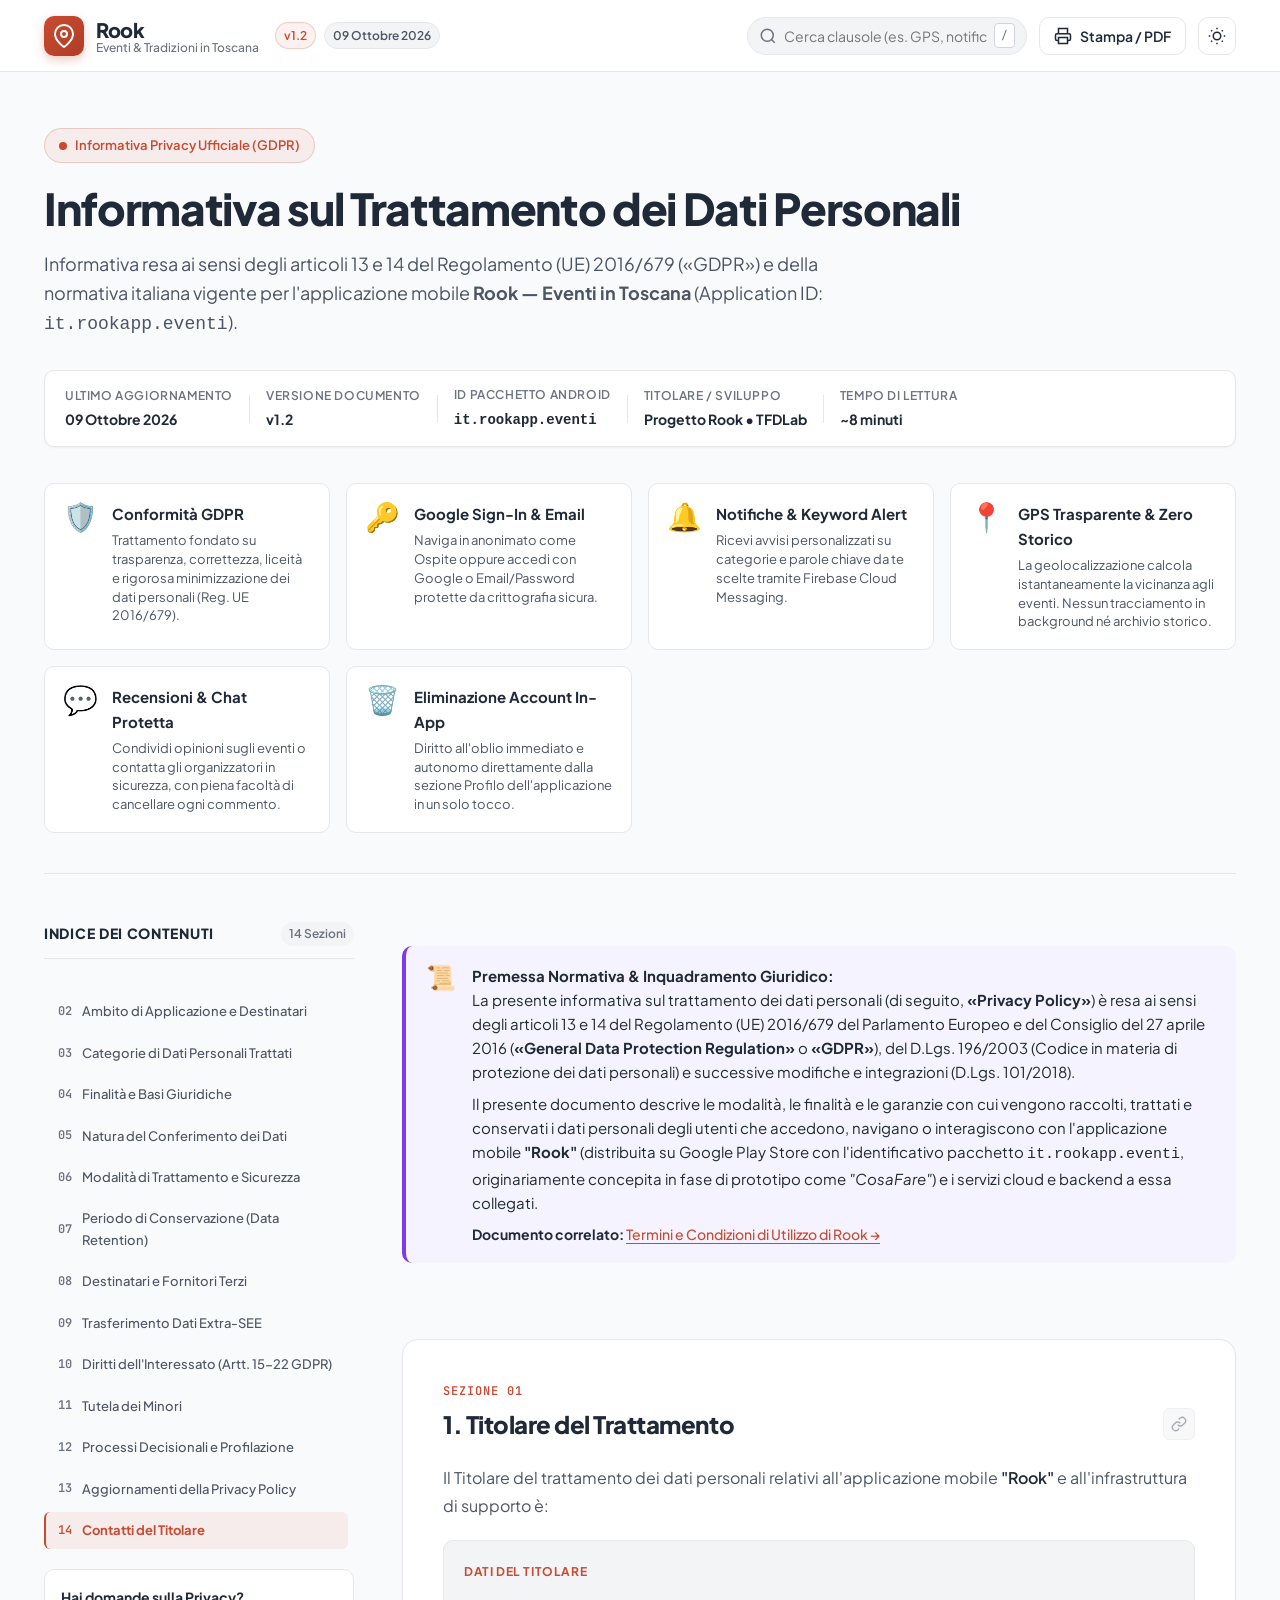
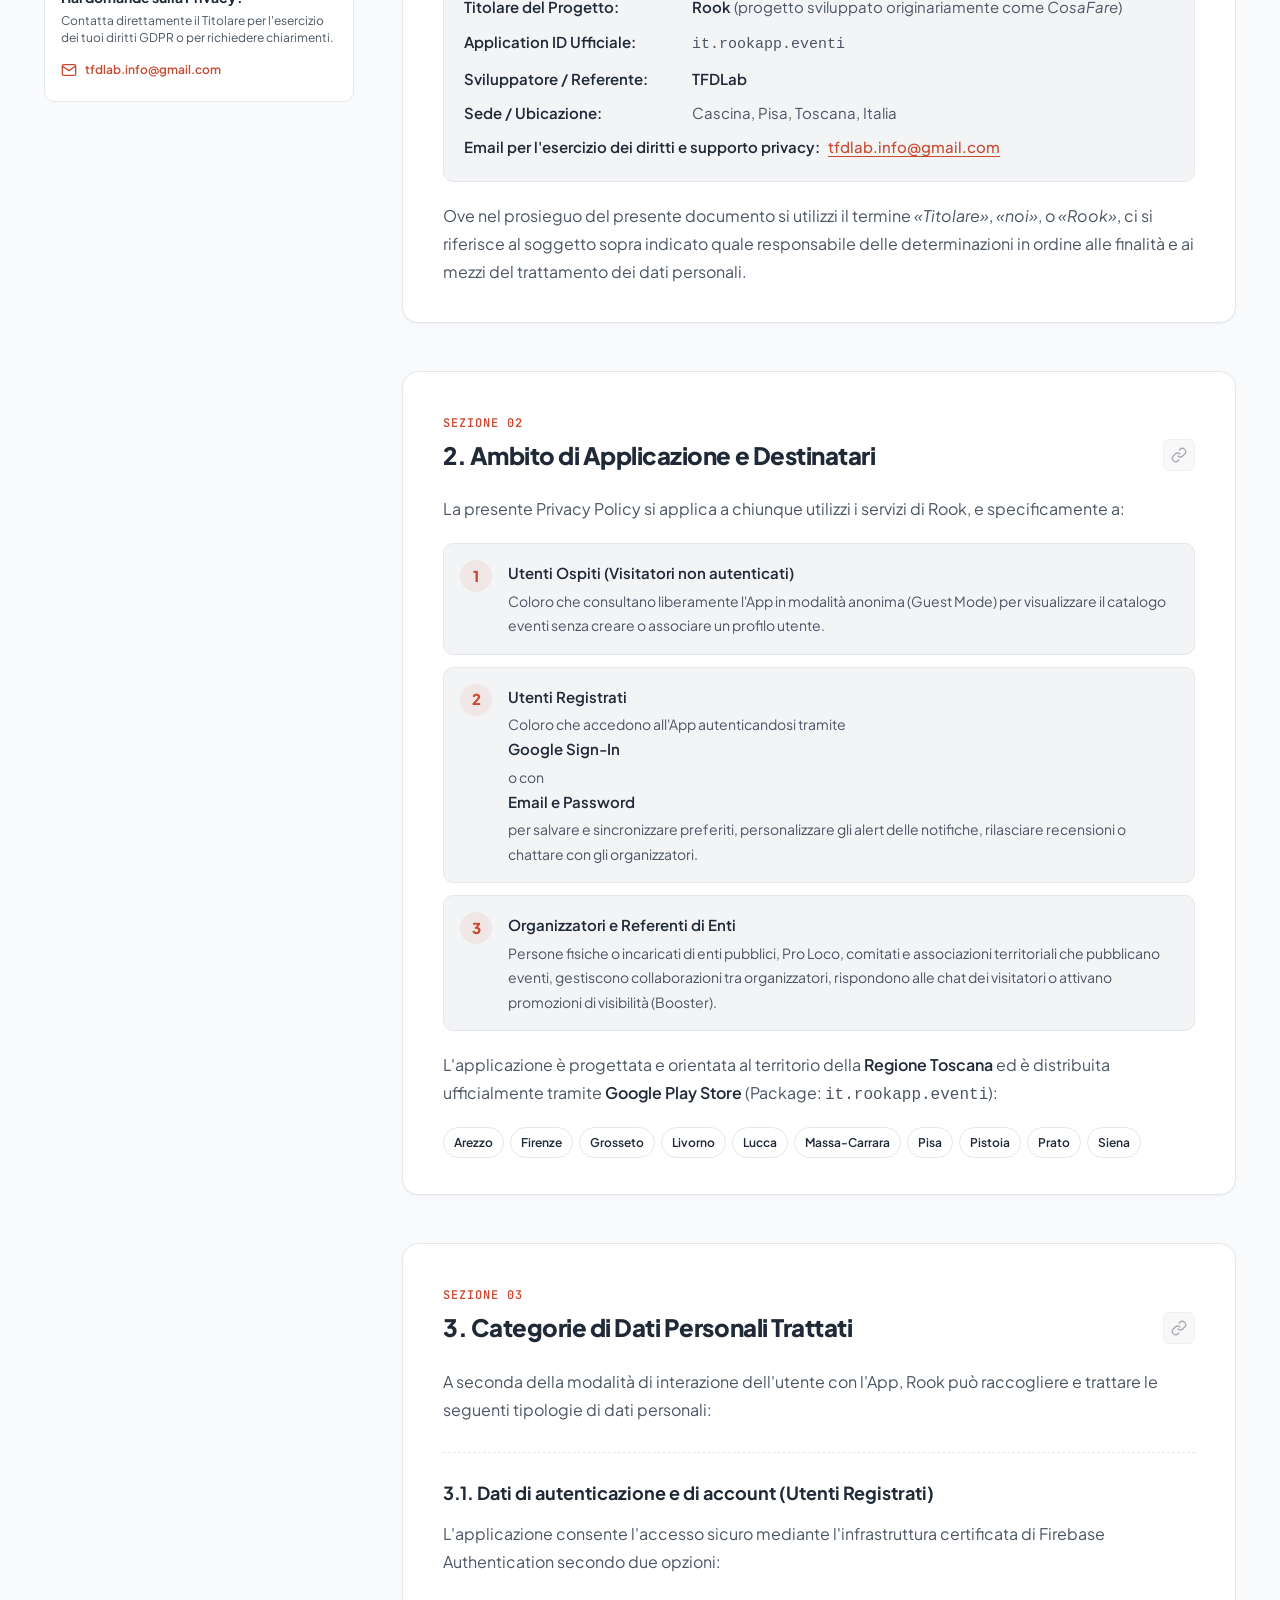
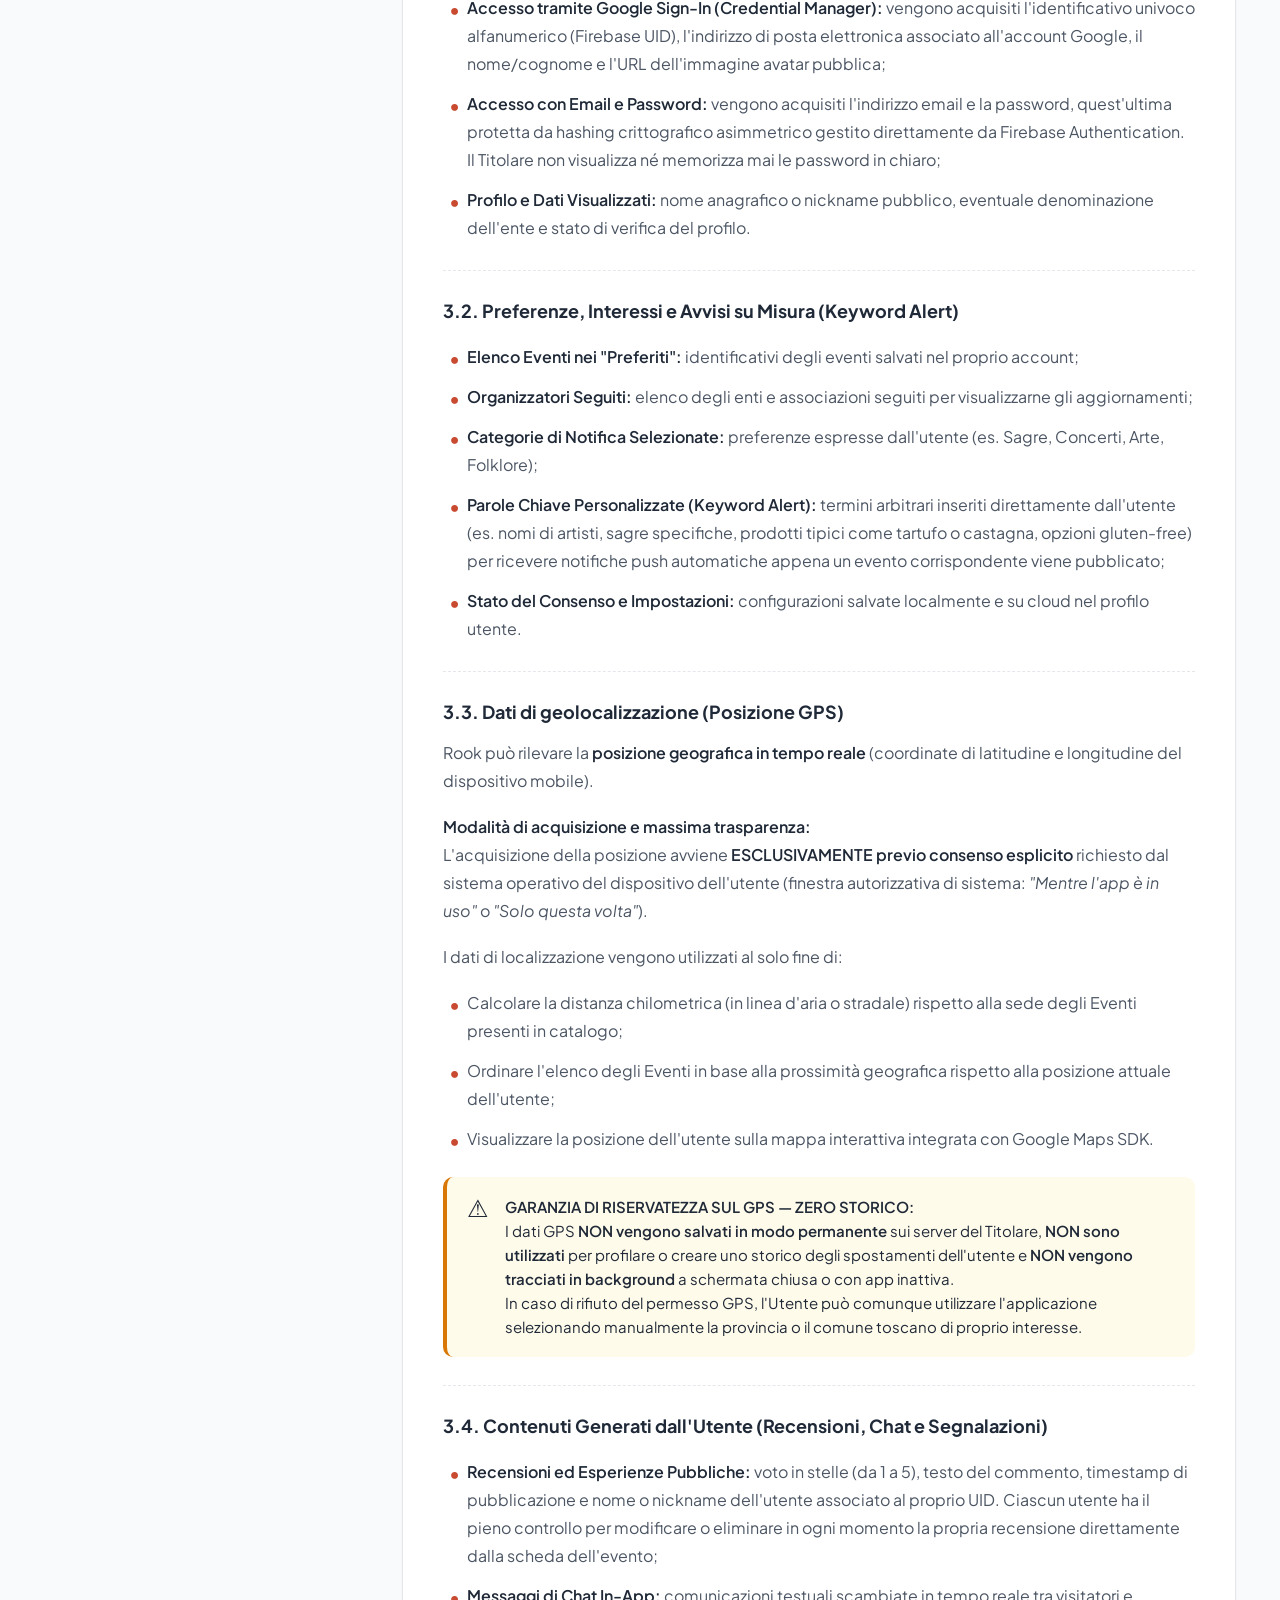
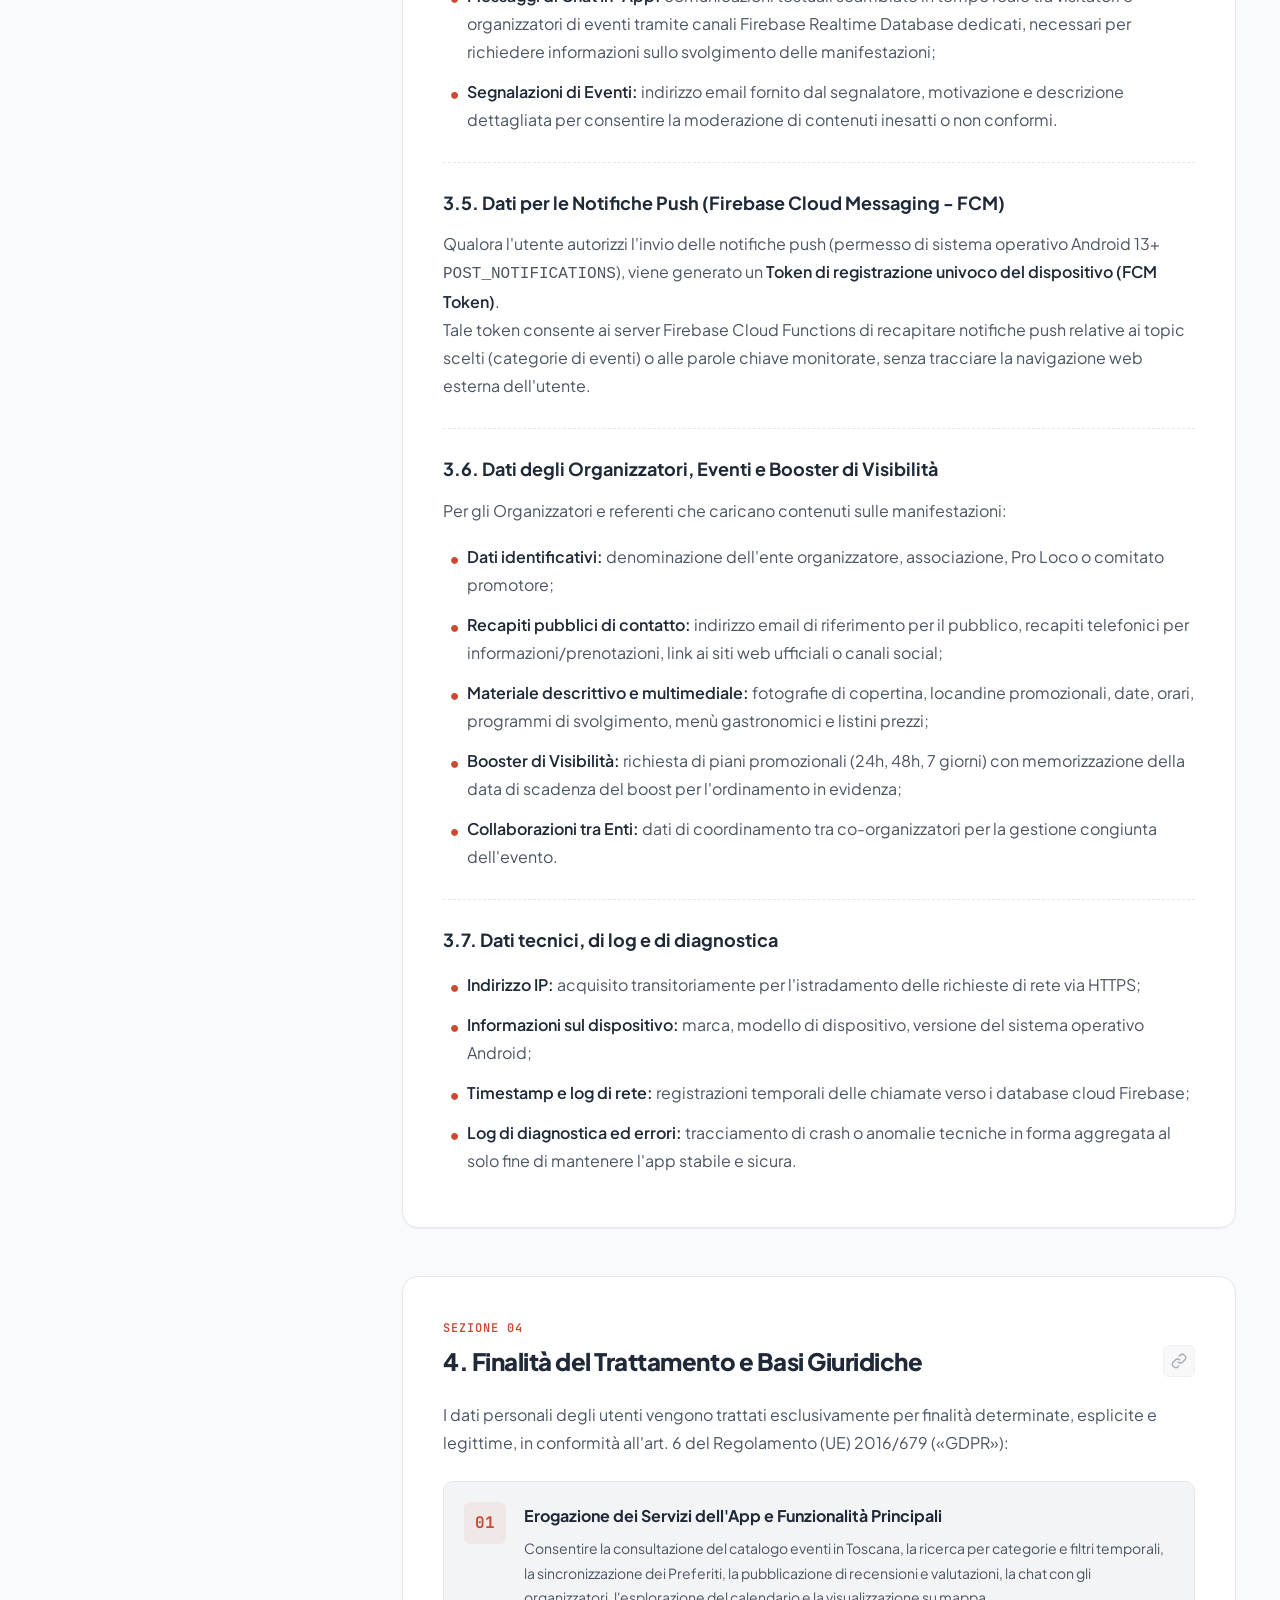
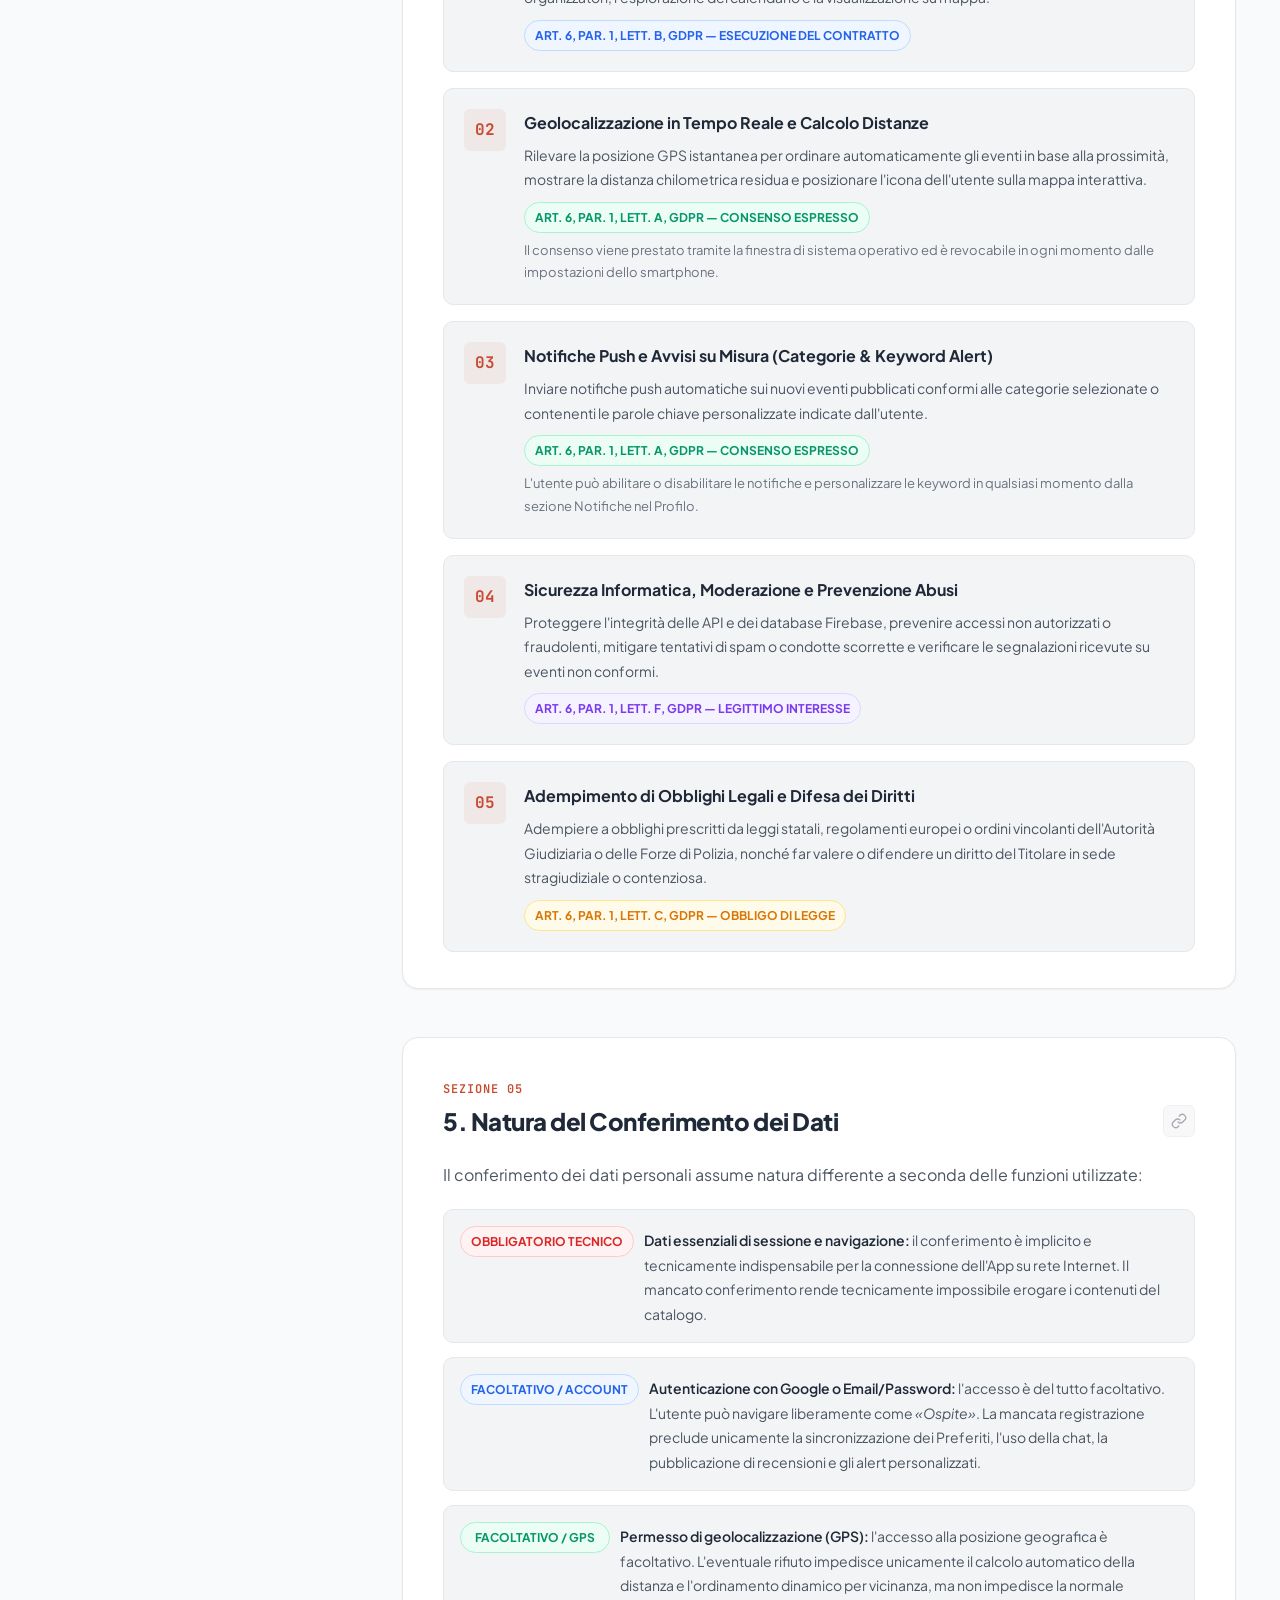
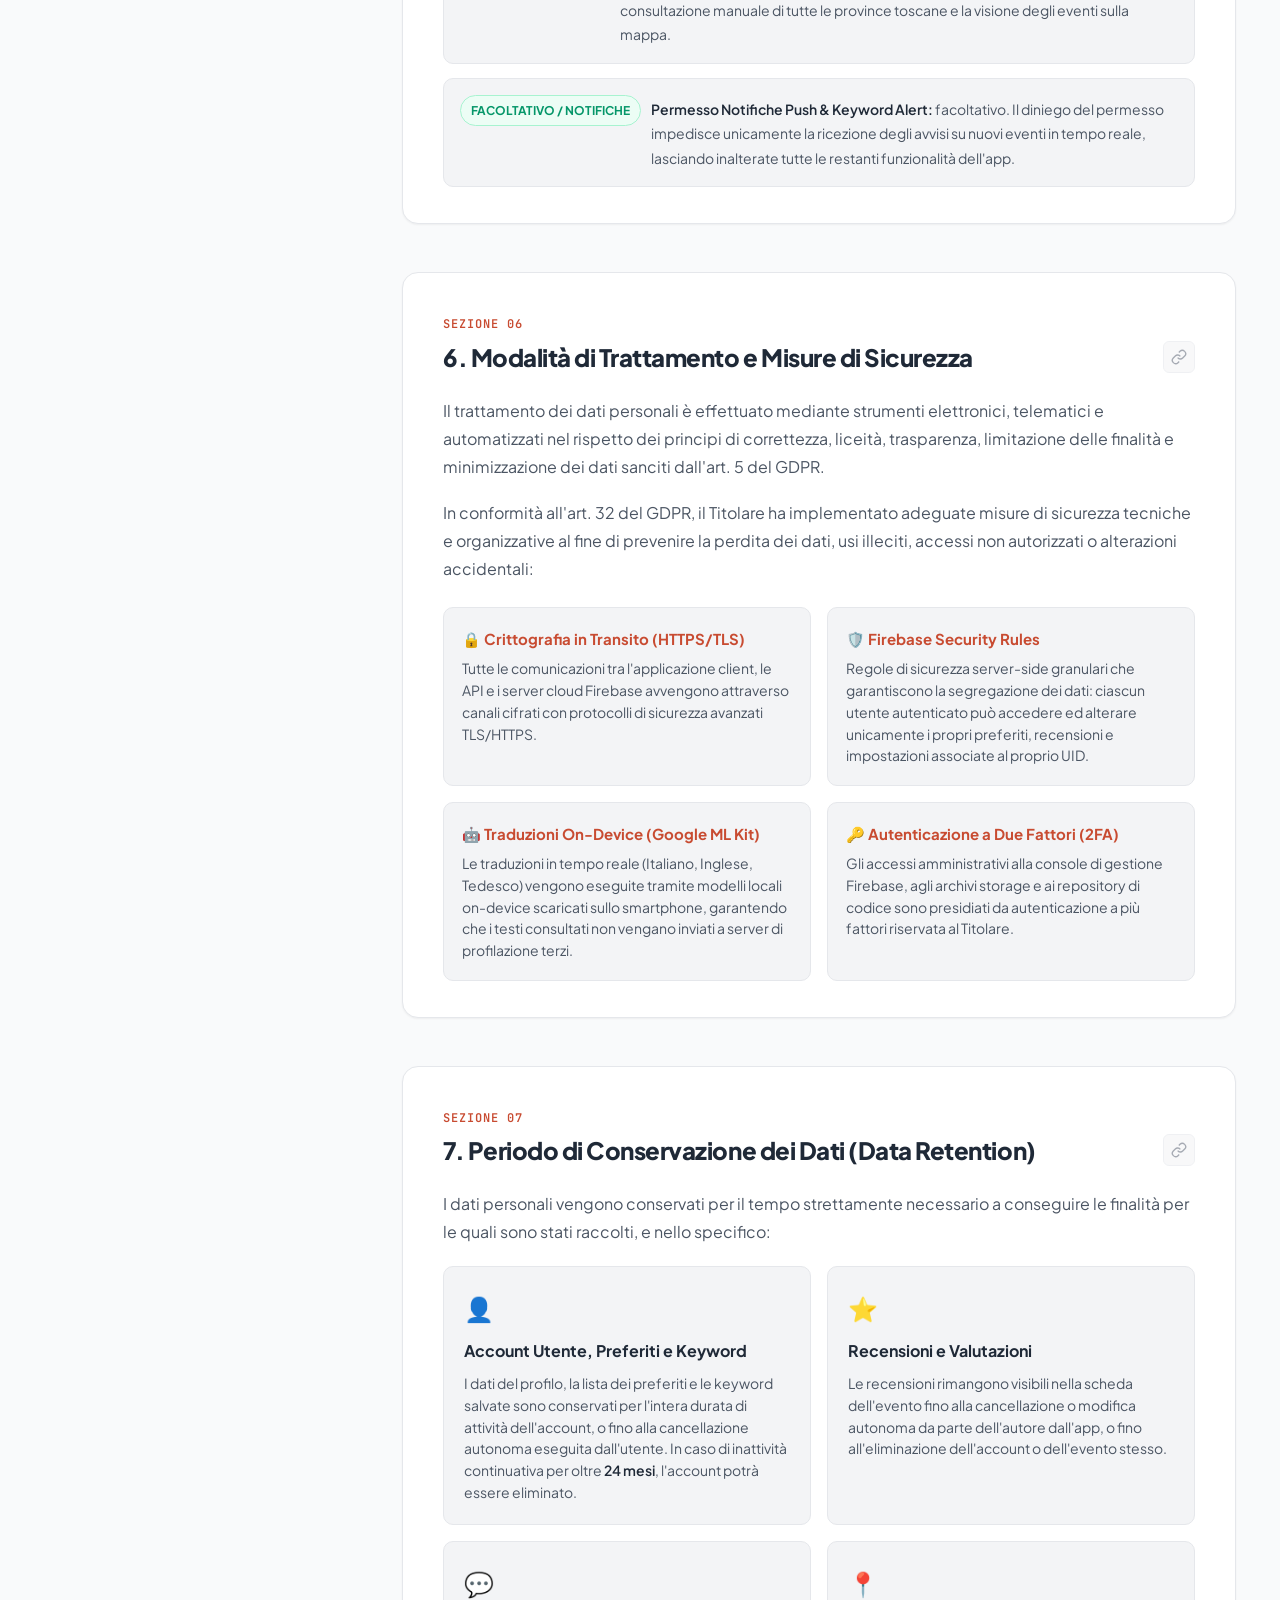
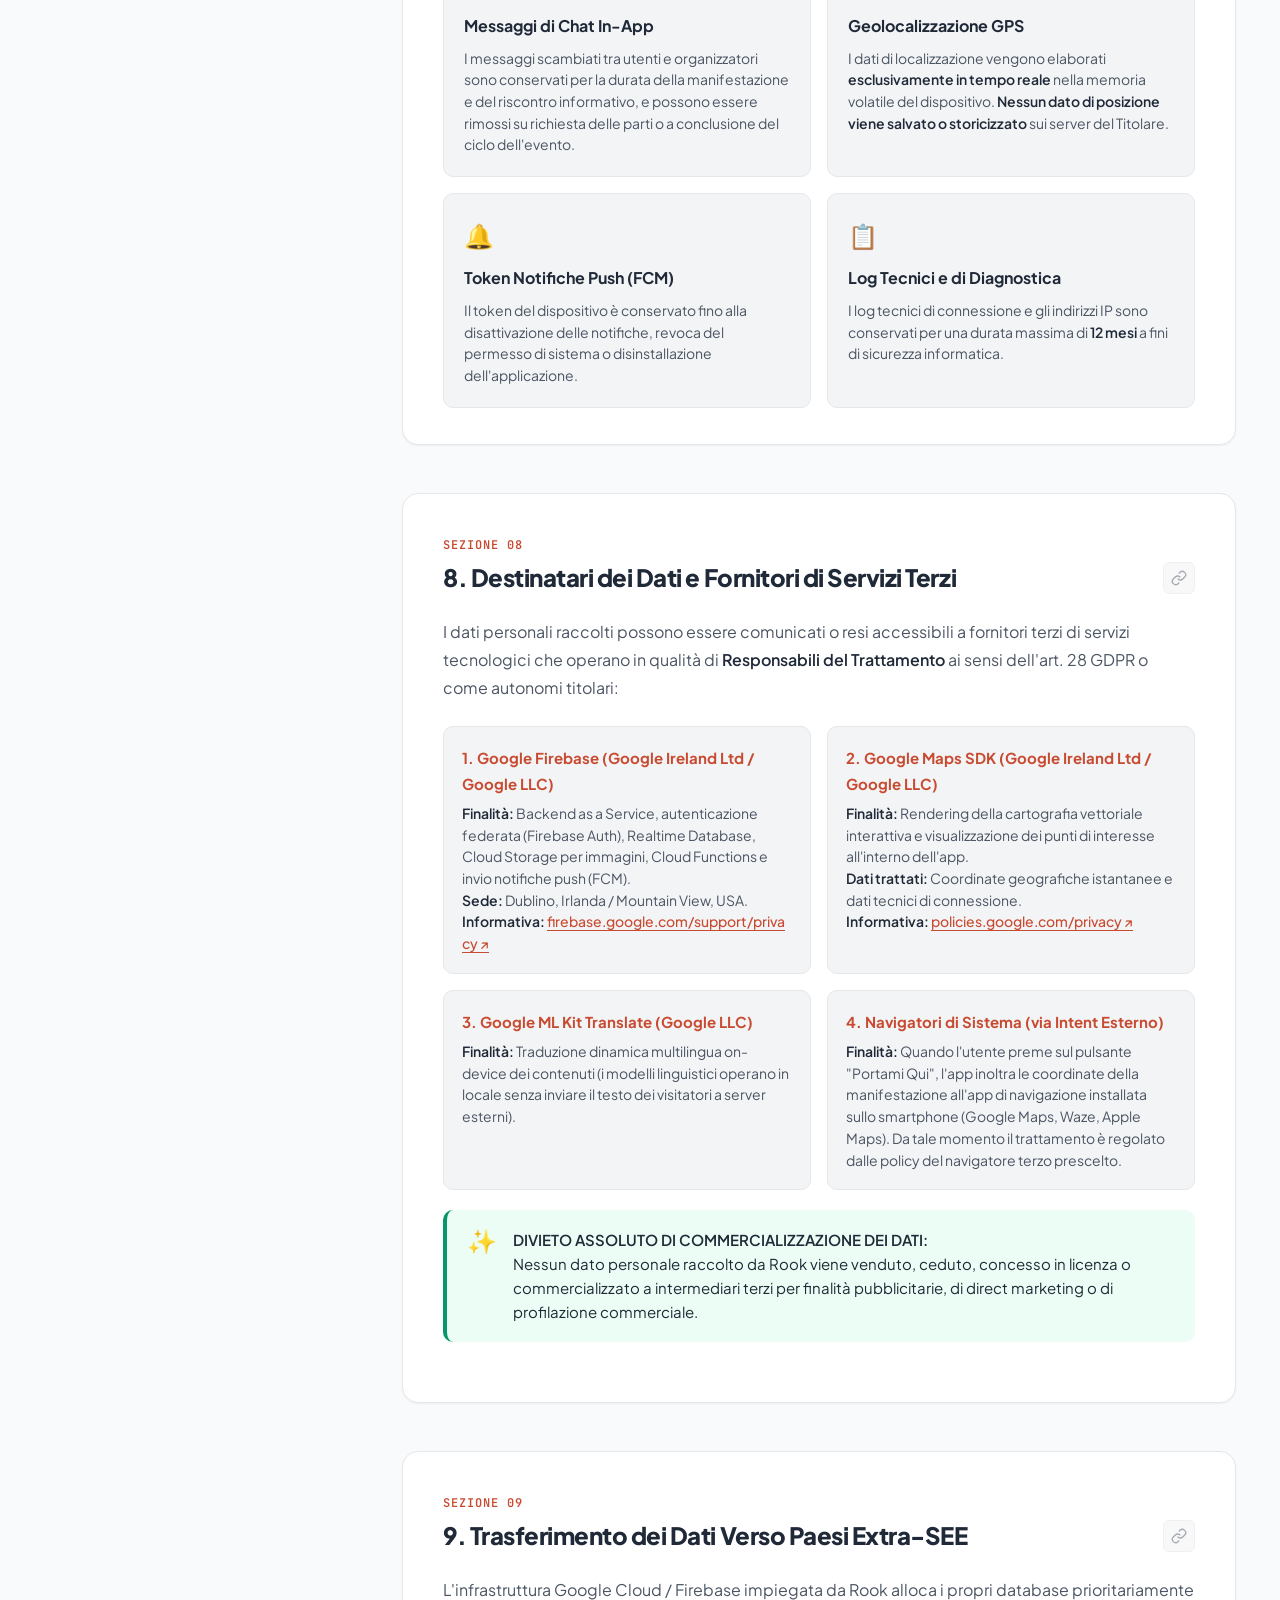
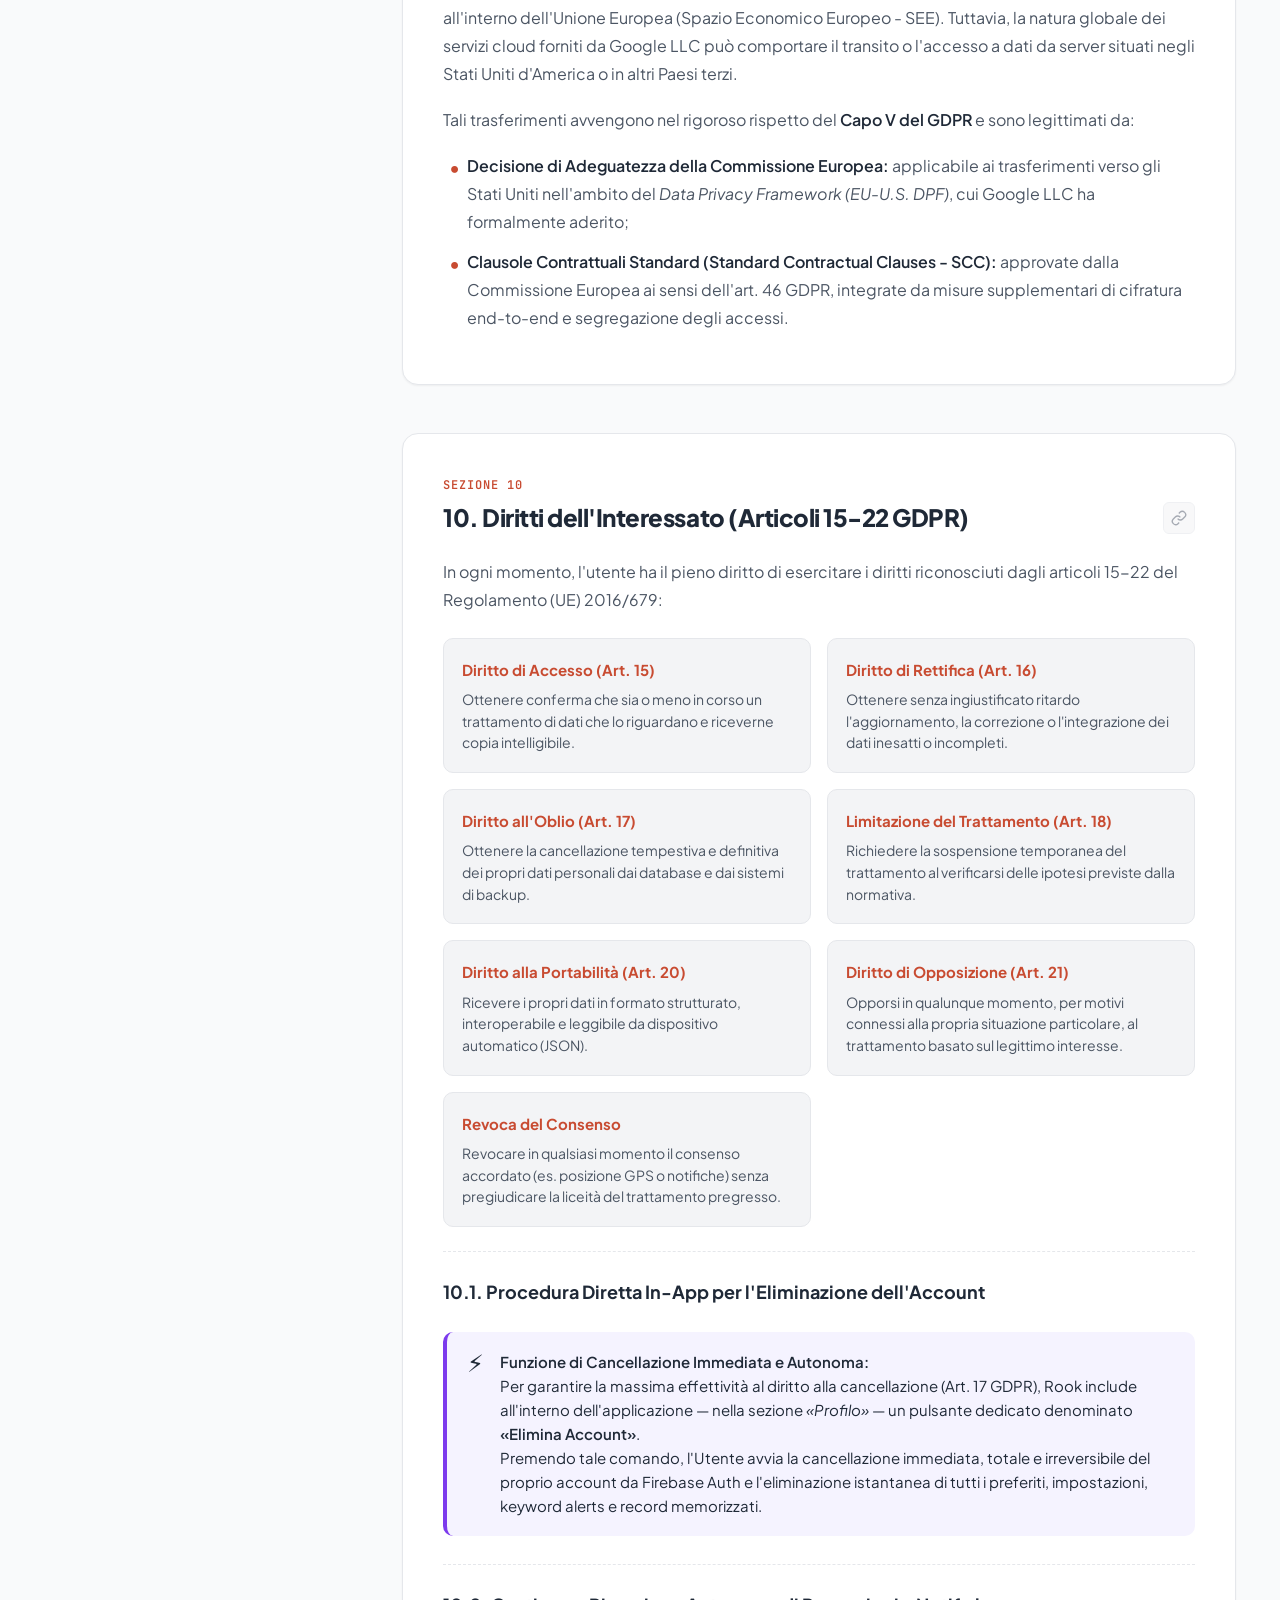
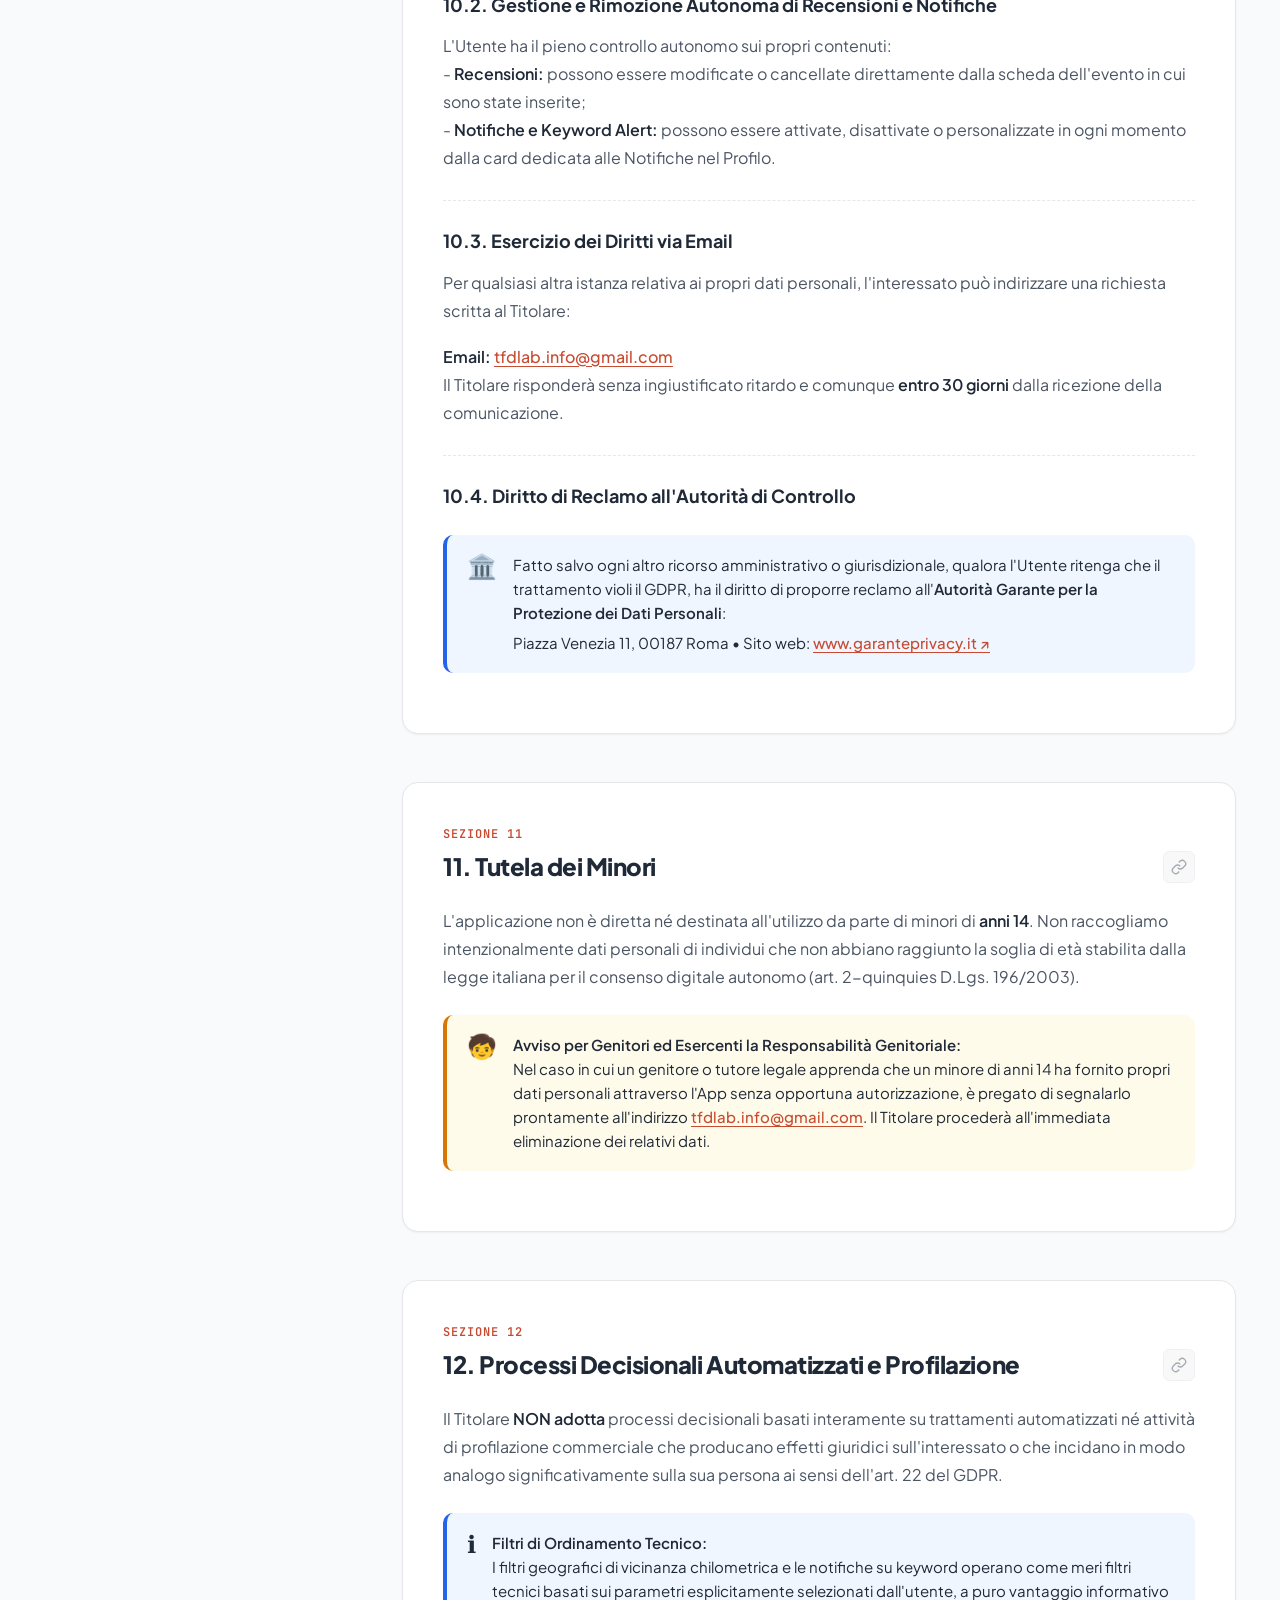
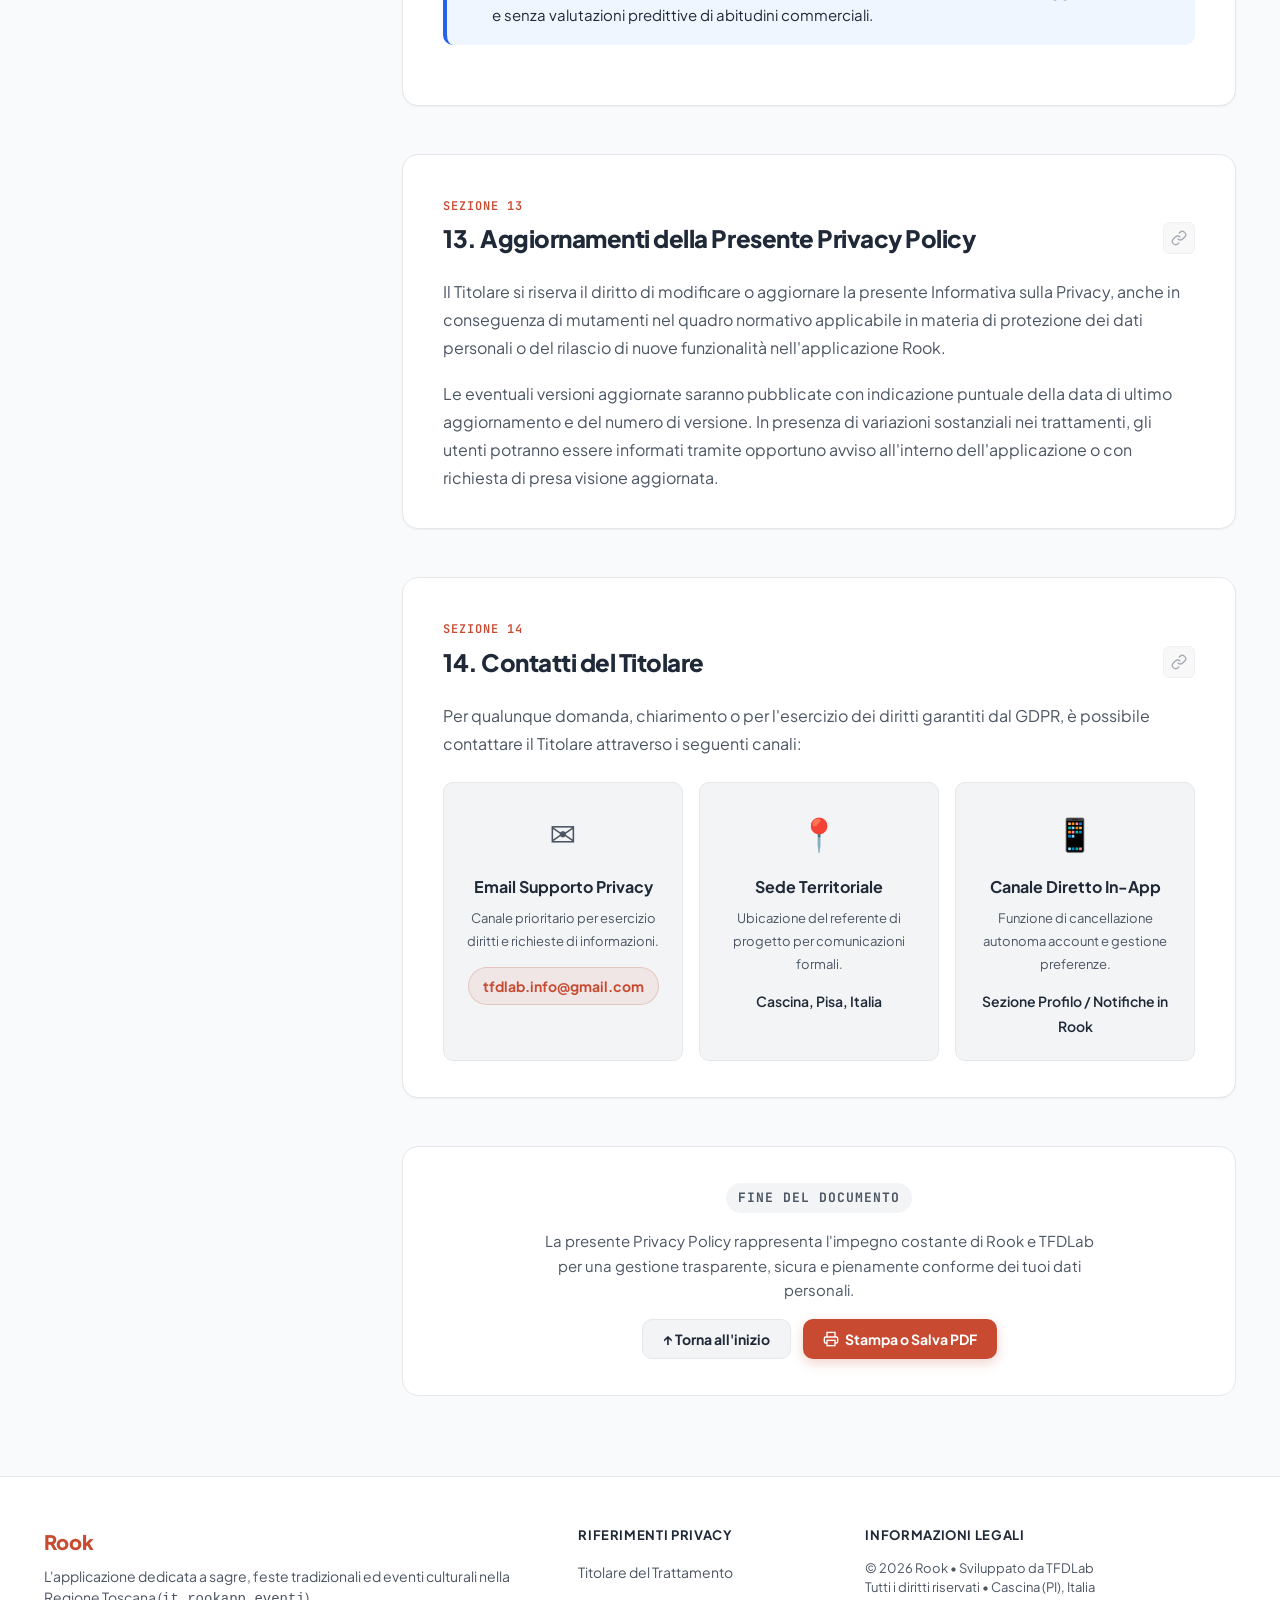
==== commit b4536b2a: "aggiornamento nome app e aggiunta di nuove policy" ====
--- a/index.html
+++ b/index.html
@@ -3,12 +3,12 @@
 <head>
   <meta charset="UTF-8">
   <meta name="viewport" content="width=device-width, initial-scale=1.0">
-  <title>Informativa Privacy — CosaFare</title>
-  <meta name="description" content="Informativa sul trattamento dei dati personali (Privacy Policy) dell'applicazione CosaFare - Guida ad eventi, sagre e manifestazioni in Toscana ai sensi del Regolamento UE 2016/679 (GDPR).">
+  <title>Informativa Privacy — Rook</title>
+  <meta name="description" content="Informativa sul trattamento dei dati personali (Privacy Policy) dell'applicazione mobile Rook - Eventi in Toscana (it.rookapp.eventi) ai sensi del Regolamento UE 2016/679 (GDPR).">
   <meta name="theme-color" content="#c84b31">
 
-  <!-- Favicon SVG Identitaria Toscana -->
-  <link rel="icon" type="image/svg+xml" href="data:image/svg+xml,<svg xmlns='http://www.w3.org/2000/svg' viewBox='0 0 32 32'><circle cx='16' cy='16' r='16' fill='%23c84b31'/><path d='M16 6C11.58 6 8 9.58 8 14c0 6 8 12 8 12s8-6 8-12c0-4.42-3.58-8-8-8zm0 11a3 3 0 1 1 0-6 3 3 0 0 1 0 6z' fill='white'/></svg>">
+  <!-- Favicon SVG Identitaria Rook / Toscana -->
+  <link rel="icon" type="image/svg+xml" href="data:image/svg+xml,<svg xmlns='http://www.w3.org/2000/svg' viewBox='0 0 32 32'><circle cx='16' cy='16' r='16' fill='%23c84b31'/><path d='M10 8h12v4l-2 2v6h2v4H8v-4h2v-6l-2-2V8h2zm3 3v2h2v-2h-2zm4 0v2h2v-2h-2z' fill='white'/></svg>">
 
   <!-- Google Fonts: Plus Jakarta Sans & JetBrains Mono -->
   <link rel="preconnect" href="https://fonts.googleapis.com">
@@ -33,13 +33,13 @@
             </svg>
           </span>
           <div class="brand-text">
-            <span class="brand-name">CosaFare</span>
+            <span class="brand-name">Rook</span>
             <span class="brand-tagline">Eventi & Tradizioni in Toscana</span>
           </div>
         </a>
         <div class="header-badges">
-          <span class="badge badge-version">v1.1</span>
-          <span class="badge badge-date">03 Ottobre 2026</span>
+          <span class="badge badge-version">v1.2</span>
+          <span class="badge badge-date">09 Ottobre 2026</span>
         </div>
       </div>
 
@@ -51,7 +51,7 @@
             <circle cx="11" cy="11" r="8"></circle>
             <line x1="21" y1="21" x2="16.65" y2="16.65"></line>
           </svg>
-          <input type="text" id="searchInput" placeholder="Cerca clausole (es. GPS, Google, cancellazione, diritti)..." aria-label="Cerca nell'informativa privacy">
+          <input type="text" id="searchInput" placeholder="Cerca clausole (es. GPS, notifiche, keyword, recensioni)..." aria-label="Cerca nell'informativa privacy">
           <button id="clearSearchBtn" class="clear-search-btn" aria-label="Cancella ricerca" hidden>&times;</button>
           <span class="search-shortcut" title="Premi / o Ctrl+K per cercare">/</span>
         </div>
@@ -120,29 +120,34 @@
         </div>
         <h1 class="hero-title">Informativa sul Trattamento dei Dati Personali</h1>
         <p class="hero-subtitle">
-          Informativa resa ai sensi degli articoli 13 e 14 del Regolamento (UE) 2016/679 («GDPR») e della normativa italiana vigente per l'applicazione mobile e la piattaforma <strong>CosaFare</strong>.
+          Informativa resa ai sensi degli articoli 13 e 14 del Regolamento (UE) 2016/679 («GDPR») e della normativa italiana vigente per l'applicazione mobile <strong>Rook — Eventi in Toscana</strong> (Application ID: <code>it.rookapp.eventi</code>).
         </p>
 
         <!-- Informazioni Metadati -->
         <div class="meta-strip">
           <div class="meta-item">
             <span class="meta-label">Ultimo aggiornamento</span>
-            <span class="meta-value">03 Ottobre 2026</span>
+            <span class="meta-value">09 Ottobre 2026</span>
           </div>
           <div class="meta-divider"></div>
           <div class="meta-item">
             <span class="meta-label">Versione documento</span>
-            <span class="meta-value">v1.1</span>
+            <span class="meta-value">v1.2</span>
+          </div>
+          <div class="meta-divider"></div>
+          <div class="meta-item">
+            <span class="meta-label">ID Pacchetto Android</span>
+            <span class="meta-value"><code>it.rookapp.eventi</code></span>
           </div>
           <div class="meta-divider"></div>
           <div class="meta-item">
             <span class="meta-label">Titolare / Sviluppo</span>
-            <span class="meta-value">Progetto CosaFare &bull; TFDLab</span>
+            <span class="meta-value">Progetto Rook &bull; TFDLab</span>
           </div>
           <div class="meta-divider"></div>
           <div class="meta-item">
             <span class="meta-label">Tempo di lettura</span>
-            <span class="meta-value" id="readTimeEstimate">~7 minuti</span>
+            <span class="meta-value" id="readTimeEstimate">~8 minuti</span>
           </div>
         </div>
 
@@ -152,28 +157,42 @@
             <div class="point-icon">🛡️</div>
             <div class="point-body">
               <h3>Conformità GDPR</h3>
-              <p>Trattamento fondato su trasparenza, correttezza, liceità e rigorosa minimizzazione dei dati (Reg. UE 2016/679).</p>
+              <p>Trattamento fondato su trasparenza, correttezza, liceità e rigorosa minimizzazione dei dati personali (Reg. UE 2016/679).</p>
             </div>
           </div>
           <div class="point-card">
             <div class="point-icon">🔑</div>
             <div class="point-body">
-              <h3>Google Sign-In & Ospite</h3>
-              <p>Naviga in modalità anonima come Ospite o accedi con Google per memorizzare i tuoi preferiti.</p>
+              <h3>Google Sign-In & Email</h3>
+              <p>Naviga in anonimato come Ospite oppure accedi con Google o Email/Password protette da crittografia sicura.</p>
+            </div>
+          </div>
+          <div class="point-card">
+            <div class="point-icon">🔔</div>
+            <div class="point-body">
+              <h3>Notifiche & Keyword Alert</h3>
+              <p>Ricevi avvisi personalizzati su categorie e parole chiave da te scelte tramite Firebase Cloud Messaging.</p>
             </div>
           </div>
           <div class="point-card">
             <div class="point-icon">📍</div>
             <div class="point-body">
               <h3>GPS Trasparente & Zero Storico</h3>
-              <p>La geolocalizzazione serve solo a calcolare la vicinanza agli eventi. Nessun tracciamento in background né archivio storico.</p>
+              <p>La geolocalizzazione calcola istantaneamente la vicinanza agli eventi. Nessun tracciamento in background né archivio storico.</p>
+            </div>
+          </div>
+          <div class="point-card">
+            <div class="point-icon">💬</div>
+            <div class="point-body">
+              <h3>Recensioni & Chat Protetta</h3>
+              <p>Condividi opinioni sugli eventi o contatta gli organizzatori in sicurezza, con piena facoltà di cancellare ogni commento.</p>
             </div>
           </div>
           <div class="point-card">
             <div class="point-icon">🗑️</div>
             <div class="point-body">
               <h3>Eliminazione Account In-App</h3>
-              <p>Diritto alla cancellazione immediato ed autonomo direttamente dalla sezione Profilo dell'applicazione.</p>
+              <p>Diritto all'oblio immediato e autonomo direttamente dalla sezione Profilo dell'applicazione in un solo tocco.</p>
             </div>
           </div>
         </div>
@@ -234,10 +253,10 @@
             <strong>Premessa Normativa & Inquadramento Giuridico:</strong><br>
             La presente informativa sul trattamento dei dati personali (di seguito, <strong>«Privacy Policy»</strong>) è resa ai sensi degli articoli 13 e 14 del Regolamento (UE) 2016/679 del Parlamento Europeo e del Consiglio del 27 aprile 2016 (<strong>«General Data Protection Regulation»</strong> o <strong>«GDPR»</strong>), del D.Lgs. 196/2003 (Codice in materia di protezione dei dati personali) e successive modifiche e integrazioni (D.Lgs. 101/2018).
             <p style="margin-top: 8px; margin-bottom: 0;">
-              Il presente documento descrive le modalità, le finalità e le garanzie con cui vengono raccolti, trattati e conservati i dati personali degli utenti che accedono, navigano o interagiscono con l'applicazione mobile <strong>"CosaFare"</strong> e i servizi cloud a essa collegati.
+              Il presente documento descrive le modalità, le finalità e le garanzie con cui vengono raccolti, trattati e conservati i dati personali degli utenti che accedono, navigano o interagiscono con l'applicazione mobile <strong>"Rook"</strong> (distribuita su Google Play Store con l'identificativo pacchetto <code>it.rookapp.eventi</code>, originariamente concepita in fase di prototipo come <em>"CosaFare"</em>) e i servizi cloud e backend a essa collegati.
             </p>
             <p style="margin-top: 8px; margin-bottom: 0; font-size: 0.875rem;">
-              <strong>Documento correlato:</strong> <a href="../TerminiCondizioni/index.html" class="link-styled">Termini e Condizioni di Utilizzo di CosaFare &rarr;</a>
+              <strong>Documento correlato:</strong> <a href="../TerminiCondizioni/index.html" class="link-styled">Termini e Condizioni di Utilizzo di Rook &rarr;</a>
             </p>
           </div>
         </div>
@@ -261,7 +280,7 @@
 
           <div class="section-content">
             <p>
-              Il Titolare del trattamento dei dati personali relativi all'applicazione mobile <strong>"CosaFare"</strong> e all'infrastruttura di supporto è:
+              Il Titolare del trattamento dei dati personali relativi all'applicazione mobile <strong>"Rook"</strong> e all'infrastruttura di supporto è:
             </p>
 
             <div class="operator-card">
@@ -269,7 +288,11 @@
               <ul class="operator-details">
                 <li>
                   <span class="detail-label">Titolare del Progetto:</span>
-                  <span class="detail-value"><strong>CosaFare</strong></span>
+                  <span class="detail-value"><strong>Rook</strong> (progetto sviluppato originariamente come <em>CosaFare</em>)</span>
+                </li>
+                <li>
+                  <span class="detail-label">Application ID Ufficiale:</span>
+                  <span class="detail-value"><code>it.rookapp.eventi</code></span>
                 </li>
                 <li>
                   <span class="detail-label">Sviluppatore / Referente:</span>
@@ -287,7 +310,7 @@
             </div>
 
             <p>
-              Ove nel prosieguo del presente documento si utilizzi il termine <em>«Titolare»</em>, <em>«noi»</em>, o <em>«CosaFare»</em>, ci si riferisce al soggetto sopra indicato quale responsabile delle determinazioni in ordine alle finalità e ai mezzi del trattamento dei dati personali.
+              Ove nel prosieguo del presente documento si utilizzi il termine <em>«Titolare»</em>, <em>«noi»</em>, o <em>«Rook»</em>, ci si riferisce al soggetto sopra indicato quale responsabile delle determinazioni in ordine alle finalità e ai mezzi del trattamento dei dati personali.
             </p>
           </div>
         </article>
@@ -311,7 +334,7 @@
 
           <div class="section-content">
             <p>
-              La presente Privacy Policy si applica a chiunque utilizzi i servizi di CosaFare, e specificamente a:
+              La presente Privacy Policy si applica a chiunque utilizzi i servizi di Rook, e specificamente a:
             </p>
 
             <div class="scope-cards-list">
@@ -327,21 +350,21 @@
                 <span class="scope-badge">2</span>
                 <div>
                   <strong>Utenti Registrati</strong>
-                  <p>Coloro che accedono all'App autenticandosi tramite il servizio federato Google Sign-In per salvare e sincronizzare in cloud i propri eventi preferiti.</p>
+                  <p>Coloro che accedono all'App autenticandosi tramite <strong>Google Sign-In</strong> o con <strong>Email e Password</strong> per salvare e sincronizzare preferiti, personalizzare gli alert delle notifiche, rilasciare recensioni o chattare con gli organizzatori.</p>
                 </div>
               </div>
 
               <div class="scope-item">
                 <span class="scope-badge">3</span>
                 <div>
-                  <strong>Organizzatori e Referenti</strong>
-                  <p>Persone fisiche o incaricati di enti pubblici, Pro Loco, comitati e associazioni territoriali che trasmettono informazioni, locandine e recapiti di contatto relativi a eventi, sagre e manifestazioni in Toscana.</p>
+                  <strong>Organizzatori e Referenti di Enti</strong>
+                  <p>Persone fisiche o incaricati di enti pubblici, Pro Loco, comitati e associazioni territoriali che pubblicano eventi, gestiscono collaborazioni tra organizzatori, rispondono alle chat dei visitatori o attivano promozioni di visibilità (Booster).</p>
                 </div>
               </div>
             </div>
 
             <p style="margin-top: 18px;">
-              L'applicazione è progettata e orientata al territorio della <strong>Regione Toscana</strong> ed è distribuita ufficialmente tramite <strong>Google Play Store</strong> (nonché eventuali futuri store applicativi compatibili):
+              L'applicazione è progettata e orientata al territorio della <strong>Regione Toscana</strong> ed è distribuita ufficialmente tramite <strong>Google Play Store</strong> (Package: <code>it.rookapp.eventi</code>):
             </p>
 
             <div class="provinces-pills">
@@ -378,30 +401,31 @@
 
           <div class="section-content">
             <p>
-              A seconda della modalità di interazione dell'utente con l'App, CosaFare può raccogliere e trattare le seguenti tipologie di dati personali:
+              A seconda della modalità di interazione dell'utente con l'App, Rook può raccogliere e trattare le seguenti tipologie di dati personali:
             </p>
 
             <!-- 3.1 Dati Account -->
             <div class="subsection">
               <h3 class="subsection-title">3.1. Dati di autenticazione e di account (Utenti Registrati)</h3>
               <p>
-                L'App non gestisce né memorizza password dirette sui propri server o in locale, bensì si avvale del protocollo di autenticazione federata sicura <strong>Google Sign-In</strong> gestito tramite l'infrastruttura Firebase Authentication. In fase di accesso con account Google vengono acquisiti:
+                L'applicazione consente l'accesso sicuro mediante l'infrastruttura certificata di Firebase Authentication secondo due opzioni:
               </p>
               <ul class="styled-list">
-                <li><strong>Identificativo univoco utente (Firebase UID):</strong> codice alfanumerico univoco per associare i preferiti dell'utente in sicurezza;</li>
-                <li><strong>Indirizzo di posta elettronica (email):</strong> associato all'account Google utilizzato;</li>
-                <li><strong>Nome e Cognome:</strong> nome anagrafico o nickname associato al profilo Google;</li>
-                <li><strong>Immagine del profilo (URL avatar):</strong> link alla foto profilo pubblica fornita da Google, ove disponibile.</li>
+                <li><strong>Accesso tramite Google Sign-In (Credential Manager):</strong> vengono acquisiti l'identificativo univoco alfanumerico (Firebase UID), l'indirizzo di posta elettronica associato all'account Google, il nome/cognome e l'URL dell'immagine avatar pubblica;</li>
+                <li><strong>Accesso con Email e Password:</strong> vengono acquisiti l'indirizzo email e la password, quest'ultima protetta da hashing crittografico asimmetrico gestito direttamente da Firebase Authentication. Il Titolare non visualizza né memorizza mai le password in chiaro;</li>
+                <li><strong>Profilo e Dati Visualizzati:</strong> nome anagrafico o nickname pubblico, eventuale denominazione dell'ente e stato di verifica del profilo.</li>
               </ul>
             </div>
 
-            <!-- 3.2 Dati Preferenze -->
+            <!-- 3.2 Dati Preferenze & Notifiche Keyword -->
             <div class="subsection">
-              <h3 class="subsection-title">3.2. Dati relativi alle preferenze e all'utilizzo dell'App</h3>
+              <h3 class="subsection-title">3.2. Preferenze, Interessi e Avvisi su Misura (Keyword Alert)</h3>
               <ul class="styled-list">
-                <li><strong>Elenco degli Eventi nei "Preferiti":</strong> identificativi degli eventi salvati dall'Utente Registrato nel proprio profilo cloud;</li>
-                <li><strong>Preferenze e filtri di navigazione:</strong> criteri impostati dall'utente (es. province toscane selezionate, categorie come sagre, rassegne enogastronomiche, festival musicali, eventi culturali, fiere e mercatini);</li>
-                <li><strong>Stato del consenso e accettazione termini:</strong> memorizzato in locale sul dispositivo dell'Utente (es. data e versione accettata dei Termini e Condizioni e della presente Privacy Policy).</li>
+                <li><strong>Elenco Eventi nei "Preferiti":</strong> identificativi degli eventi salvati nel proprio account;</li>
+                <li><strong>Organizzatori Seguiti:</strong> elenco degli enti e associazioni seguiti per visualizzarne gli aggiornamenti;</li>
+                <li><strong>Categorie di Notifica Selezionate:</strong> preferenze espresse dall'utente (es. Sagre, Concerti, Arte, Folklore);</li>
+                <li><strong>Parole Chiave Personalizzate (Keyword Alert):</strong> termini arbitrari inseriti direttamente dall'utente (es. nomi di artisti, sagre specifiche, prodotti tipici come tartufo o castagna, opzioni gluten-free) per ricevere notifiche push automatiche appena un evento corrispondente viene pubblicato;</li>
+                <li><strong>Stato del Consenso e Impostazioni:</strong> configurazioni salvate localmente e su cloud nel profilo utente.</li>
               </ul>
             </div>
 
@@ -409,7 +433,7 @@
             <div class="subsection">
               <h3 class="subsection-title">3.3. Dati di geolocalizzazione (Posizione GPS)</h3>
               <p>
-                CosaFare può rilevare la <strong>posizione geografica in tempo reale</strong> (coordinate di latitudine e longitudine del dispositivo mobile).
+                Rook può rilevare la <strong>posizione geografica in tempo reale</strong> (coordinate di latitudine e longitudine del dispositivo mobile).
               </p>
               <p>
                 <strong>Modalità di acquisizione e massima trasparenza:</strong><br>
@@ -432,27 +456,48 @@
               </div>
             </div>
 
-            <!-- 3.4 Dati Organizzatori -->
+            <!-- 3.4 Contenuti Generati dall'Utente (Recensioni, Chat e Segnalazioni) -->
             <div class="subsection">
-              <h3 class="subsection-title">3.4. Dati degli Organizzatori e contenuti degli Eventi</h3>
+              <h3 class="subsection-title">3.4. Contenuti Generati dall'Utente (Recensioni, Chat e Segnalazioni)</h3>
+              <ul class="styled-list">
+                <li><strong>Recensioni ed Esperienze Pubbliche:</strong> voto in stelle (da 1 a 5), testo del commento, timestamp di pubblicazione e nome o nickname dell'utente associato al proprio UID. Ciascun utente ha il pieno controllo per modificare o eliminare in ogni momento la propria recensione direttamente dalla scheda dell'evento;</li>
+                <li><strong>Messaggi di Chat In-App:</strong> comunicazioni testuali scambiate in tempo reale tra visitatori e organizzatori di eventi tramite canali Firebase Realtime Database dedicati, necessari per richiedere informazioni sullo svolgimento delle manifestazioni;</li>
+                <li><strong>Segnalazioni di Eventi:</strong> indirizzo email fornito dal segnalatore, motivazione e descrizione dettagliata per consentire la moderazione di contenuti inesatti o non conformi.</li>
+              </ul>
+            </div>
+
+            <!-- 3.5 Dati Notifiche Push (FCM) -->
+            <div class="subsection">
+              <h3 class="subsection-title">3.5. Dati per le Notifiche Push (Firebase Cloud Messaging - FCM)</h3>
               <p>
-                Per gli Organizzatori e referenti che comunicano, inoltrano o caricano informazioni sulle manifestazioni:
+                Qualora l'utente autorizzi l'invio delle notifiche push (permesso di sistema operativo Android 13+ <code>POST_NOTIFICATIONS</code>), viene generato un <strong>Token di registrazione univoco del dispositivo (FCM Token)</strong>.<br>
+                Tale token consente ai server Firebase Cloud Functions di recapitare notifiche push relative ai topic scelti (categorie di eventi) o alle parole chiave monitorate, senza tracciare la navigazione web esterna dell'utente.
+              </p>
+            </div>
+
+            <!-- 3.6 Dati Organizzatori & Booster -->
+            <div class="subsection">
+              <h3 class="subsection-title">3.6. Dati degli Organizzatori, Eventi e Booster di Visibilità</h3>
+              <p>
+                Per gli Organizzatori e referenti che caricano contenuti sulle manifestazioni:
               </p>
               <ul class="styled-list">
                 <li><strong>Dati identificativi:</strong> denominazione dell'ente organizzatore, associazione, Pro Loco o comitato promotore;</li>
-                <li><strong>Recapiti pubblici di contatto:</strong> indirizzo email di riferimento per il pubblico, recapiti telefonici per prenotazioni tavoli/eventi, link ai siti web ufficiali o canali social;</li>
-                <li><strong>Materiale descrittivo e multimediale:</strong> fotografie, locandine promozionali, programmi di svolgimento, menù gastronomici, indicazioni per celiaci o allergeni e listini prezzi al pubblico.</li>
+                <li><strong>Recapiti pubblici di contatto:</strong> indirizzo email di riferimento per il pubblico, recapiti telefonici per informazioni/prenotazioni, link ai siti web ufficiali o canali social;</li>
+                <li><strong>Materiale descrittivo e multimediale:</strong> fotografie di copertina, locandine promozionali, date, orari, programmi di svolgimento, menù gastronomici e listini prezzi;</li>
+                <li><strong>Booster di Visibilità:</strong> richiesta di piani promozionali (24h, 48h, 7 giorni) con memorizzazione della data di scadenza del boost per l'ordinamento in evidenza;</li>
+                <li><strong>Collaborazioni tra Enti:</strong> dati di coordinamento tra co-organizzatori per la gestione congiunta dell'evento.</li>
               </ul>
             </div>
 
-            <!-- 3.5 Dati Tecnici -->
+            <!-- 3.7 Dati Tecnici -->
             <div class="subsection">
-              <h3 class="subsection-title">3.5. Dati tecnici, di log e di diagnostica</h3>
+              <h3 class="subsection-title">3.7. Dati tecnici, di log e di diagnostica</h3>
               <ul class="styled-list">
                 <li><strong>Indirizzo IP:</strong> acquisito transitoriamente per l'istradamento delle richieste di rete via HTTPS;</li>
-                <li><strong>Informazioni sul dispositivo:</strong> marca, modello di dispositivo, versione del sistema operativo (es. versione Android);</li>
+                <li><strong>Informazioni sul dispositivo:</strong> marca, modello di dispositivo, versione del sistema operativo Android;</li>
                 <li><strong>Timestamp e log di rete:</strong> registrazioni temporali delle chiamate verso i database cloud Firebase;</li>
-                <li><strong>Log di diagnostica ed errori:</strong> tracciamento di crash o anomalie tecniche, impiegato in forma aggregata al solo fine di mantenere l'app stabile, fluida e sicura.</li>
+                <li><strong>Log di diagnostica ed errori:</strong> tracciamento di crash o anomalie tecniche in forma aggregata al solo fine di mantenere l'app stabile e sicura.</li>
               </ul>
             </div>
           </div>
@@ -485,9 +530,9 @@
               <div class="feature-box">
                 <div class="feature-num">01</div>
                 <div class="feature-main">
-                  <h4>Erogazione dei Servizi Richiesti e Gestione dell'App</h4>
+                  <h4>Erogazione dei Servizi dell'App e Funzionalità Principali</h4>
                   <p>
-                    Consentire la consultazione del catalogo eventi toscani, la ricerca per filtri tematici o provinciali, la visualizzazione di schede dettagliate, locandine e menù gastronomici, la gestione e sincronizzazione della lista "Preferiti" per gli utenti registrati, il rendering delle mappe e l'avvio della navigazione guidata verso la sede della sagra.
+                    Consentire la consultazione del catalogo eventi in Toscana, la ricerca per categorie e filtri temporali, la sincronizzazione dei Preferiti, la pubblicazione di recensioni e valutazioni, la chat con gli organizzatori, l'esplorazione del calendario e la visualizzazione su mappa.
                   </p>
                   <span class="rule-badge">Art. 6, par. 1, lett. b, GDPR — Esecuzione del Contratto</span>
                 </div>
@@ -512,17 +557,32 @@
               <div class="feature-box">
                 <div class="feature-num">03</div>
                 <div class="feature-main">
-                  <h4>Sicurezza Informatica, Monitoraggio e Prevenzione Abusi</h4>
+                  <h4>Notifiche Push e Avvisi su Misura (Categorie & Keyword Alert)</h4>
                   <p>
-                    Proteggere l'integrità delle API e dei database cloud Firebase, prevenire accessi non autorizzati o fraudolenti, mitigare tentativi di attacco DDoS o spam, e garantire la resilienza tecnica dell'infrastruttura.
+                    Inviare notifiche push automatiche sui nuovi eventi pubblicati conformi alle categorie selezionate o contenenti le parole chiave personalizzate indicate dall'utente.
                   </p>
-                  <span class="rule-badge rule-badge-purple">Art. 6, par. 1, lett. f, GDPR — Legittimo Interesse</span>
+                  <span class="rule-badge rule-badge-success">Art. 6, par. 1, lett. a, GDPR — Consenso Espresso</span>
+                  <p style="font-size: 0.8125rem; color: var(--text-light); margin-top: 6px; margin-bottom: 0 !important;">
+                    L'utente può abilitare o disabilitare le notifiche e personalizzare le keyword in qualsiasi momento dalla sezione Notifiche nel Profilo.
+                  </p>
                 </div>
               </div>
 
               <!-- Finalità 4 -->
               <div class="feature-box">
                 <div class="feature-num">04</div>
+                <div class="feature-main">
+                  <h4>Sicurezza Informatica, Moderazione e Prevenzione Abusi</h4>
+                  <p>
+                    Proteggere l'integrità delle API e dei database Firebase, prevenire accessi non autorizzati o fraudolenti, mitigare tentativi di spam o condotte scorrette e verificare le segnalazioni ricevute su eventi non conformi.
+                  </p>
+                  <span class="rule-badge rule-badge-purple">Art. 6, par. 1, lett. f, GDPR — Legittimo Interesse</span>
+                </div>
+              </div>
+
+              <!-- Finalità 5 -->
+              <div class="feature-box">
+                <div class="feature-num">05</div>
                 <div class="feature-main">
                   <h4>Adempimento di Obblighi Legali e Difesa dei Diritti</h4>
                   <p>
@@ -568,7 +628,7 @@
               <div class="rule-row">
                 <span class="rule-badge">Facoltativo / Account</span>
                 <div class="rule-text">
-                  <strong>Autenticazione con Google Sign-In:</strong> l'accesso con account Google è del tutto facoltativo. L'utente può navigare liberamente come <em>«Ospite»</em>. La mancata autenticazione preclude esclusivamente la sincronizzazione dei Preferiti tra dispositivi o dopo la reinstallazione.
+                  <strong>Autenticazione con Google o Email/Password:</strong> l'accesso è del tutto facoltativo. L'utente può navigare liberamente come <em>«Ospite»</em>. La mancata registrazione preclude unicamente la sincronizzazione dei Preferiti, l'uso della chat, la pubblicazione di recensioni e gli alert personalizzati.
                 </div>
               </div>
 
@@ -578,6 +638,13 @@
                   <strong>Permesso di geolocalizzazione (GPS):</strong> l'accesso alla posizione geografica è facoltativo. L'eventuale rifiuto impedisce unicamente il calcolo automatico della distanza e l'ordinamento dinamico per vicinanza, ma non impedisce la normale consultazione manuale di tutte le province toscane e la visione degli eventi sulla mappa.
                 </div>
               </div>
+
+              <div class="rule-row">
+                <span class="rule-badge rule-badge-success">Facoltativo / Notifiche</span>
+                <div class="rule-text">
+                  <strong>Permesso Notifiche Push & Keyword Alert:</strong> facoltativo. Il diniego del permesso impedisce unicamente la ricezione degli avvisi su nuovi eventi in tempo reale, lasciando inalterate tutte le restanti funzionalità dell'app.
+                </div>
+              </div>
             </div>
           </div>
         </article>
@@ -615,7 +682,12 @@
 
               <div class="definition-card">
                 <h3 class="def-term">🛡️ Firebase Security Rules</h3>
-                <p class="def-desc">Regole di sicurezza server-side granulari che garantiscono la segregazione dei dati: ciascun utente autenticato può accedere ed alterare unicamente i propri preferiti e dati associati al proprio UID.</p>
+                <p class="def-desc">Regole di sicurezza server-side granulari che garantiscono la segregazione dei dati: ciascun utente autenticato può accedere ed alterare unicamente i propri preferiti, recensioni e impostazioni associate al proprio UID.</p>
+              </div>
+
+              <div class="definition-card">
+                <h3 class="def-term">🤖 Traduzioni On-Device (Google ML Kit)</h3>
+                <p class="def-desc">Le traduzioni in tempo reale (Italiano, Inglese, Tedesco) vengono eseguite tramite modelli locali on-device scaricati sullo smartphone, garantendo che i testi consultati non vengano inviati a server di profilazione terzi.</p>
               </div>
 
               <div class="definition-card">
@@ -651,9 +723,25 @@
             <div class="jurisdiction-box">
               <div class="jurisdiction-card">
                 <div class="card-icon">👤</div>
-                <h4>Account Utente e Preferiti</h4>
+                <h4>Account Utente, Preferiti e Keyword</h4>
                 <p>
-                  I dati del profilo e la lista dei preferiti sono conservati per l'intera durata di attività dell'account. In caso di inattività prolungata e continuativa per oltre <strong>24 mesi</strong>, il Titolare si riserva la facoltà di cancellare l'account, oppure all'atto della richiesta diretta di cancellazione avanzata dall'utente.
+                  I dati del profilo, la lista dei preferiti e le keyword salvate sono conservati per l'intera durata di attività dell'account, o fino alla cancellazione autonoma eseguita dall'utente. In caso di inattività continuativa per oltre <strong>24 mesi</strong>, l'account potrà essere eliminato.
+                </p>
+              </div>
+
+              <div class="jurisdiction-card">
+                <div class="card-icon">⭐</div>
+                <h4>Recensioni e Valutazioni</h4>
+                <p>
+                  Le recensioni rimangono visibili nella scheda dell'evento fino alla cancellazione o modifica autonoma da parte dell'autore dall'app, o fino all'eliminazione dell'account o dell'evento stesso.
+                </p>
+              </div>
+
+              <div class="jurisdiction-card">
+                <div class="card-icon">💬</div>
+                <h4>Messaggi di Chat In-App</h4>
+                <p>
+                  I messaggi scambiati tra utenti e organizzatori sono conservati per la durata della manifestazione e del riscontro informativo, e possono essere rimossi su richiesta delle parti o a conclusione del ciclo dell'evento.
                 </p>
               </div>
 
@@ -666,18 +754,18 @@
               </div>
 
               <div class="jurisdiction-card">
+                <div class="card-icon">🔔</div>
+                <h4>Token Notifiche Push (FCM)</h4>
+                <p>
+                  Il token del dispositivo è conservato fino alla disattivazione delle notifiche, revoca del permesso di sistema o disinstallazione dell'applicazione.
+                </p>
+              </div>
+
+              <div class="jurisdiction-card">
                 <div class="card-icon">📋</div>
                 <h4>Log Tecnici e di Diagnostica</h4>
                 <p>
-                  I log tecnici di connessione e gli indirizzi IP sono conservati per una durata massima di <strong>12 mesi</strong> a fini di sicurezza, salvo necessità di accertamento di reati da parte dell'Autorità Giudiziaria.
-                </p>
-              </div>
-
-              <div class="jurisdiction-card">
-                <div class="card-icon">🎪</div>
-                <h4>Dati Eventi e Recapiti Organizzatori</h4>
-                <p>
-                  I dati descrittivi delle sagre e i recapiti pubblici degli organizzatori vengono conservati per la durata della manifestazione e archiviati o rimossi al termine della stagione o del ciclo annuale di riferimento.
+                  I log tecnici di connessione e gli indirizzi IP sono conservati per una durata massima di <strong>12 mesi</strong> a fini di sicurezza informatica.
                 </p>
               </div>
             </div>
@@ -710,7 +798,7 @@
               <div class="definition-card">
                 <h3 class="def-term">1. Google Firebase (Google Ireland Ltd / Google LLC)</h3>
                 <p class="def-desc">
-                  <strong>Finalità:</strong> Backend as a Service, autenticazione federata (Firebase Auth), database NoSQL real-time e storage distribuito per locandine e immagini.<br>
+                  <strong>Finalità:</strong> Backend as a Service, autenticazione federata (Firebase Auth), Realtime Database, Cloud Storage per immagini, Cloud Functions e invio notifiche push (FCM).<br>
                   <strong>Sede:</strong> Dublino, Irlanda / Mountain View, USA.<br>
                   <strong>Informativa:</strong> <a href="https://firebase.google.com/support/privacy" target="_blank" rel="noopener noreferrer" class="link-styled link-external">firebase.google.com/support/privacy &nearr;</a>
                 </p>
@@ -726,9 +814,16 @@
               </div>
 
               <div class="definition-card">
-                <h3 class="def-term">3. Navigatori di Sistema (via Intent Esterno)</h3>
+                <h3 class="def-term">3. Google ML Kit Translate (Google LLC)</h3>
                 <p class="def-desc">
-                  <strong>Finalità:</strong> Quando l'utente preme sul pulsante "Avvia Navigazione", l'app invia le coordinate della sagra all'app di mappe installata sullo smartphone (Google Maps, Waze, Apple Maps). Da tale momento la navigazione è disciplinata dalle policy dell'app terza prescelta.
+                  <strong>Finalità:</strong> Traduzione dinamica multilingua on-device dei contenuti (i modelli linguistici operano in locale senza inviare il testo dei visitatori a server esterni).
+                </p>
+              </div>
+
+              <div class="definition-card">
+                <h3 class="def-term">4. Navigatori di Sistema (via Intent Esterno)</h3>
+                <p class="def-desc">
+                  <strong>Finalità:</strong> Quando l'utente preme sul pulsante "Portami Qui", l'app inoltra le coordinate della manifestazione all'app di navigazione installata sullo smartphone (Google Maps, Waze, Apple Maps). Da tale momento il trattamento è regolato dalle policy del navigatore terzo prescelto.
                 </p>
               </div>
             </div>
@@ -736,8 +831,8 @@
             <div class="callout callout-tip" style="margin-top: 20px;">
               <div class="callout-icon">✨</div>
               <div class="callout-content">
-                <strong>DIVIETO DI COMMERCIALIZZAZIONE DEI DATI:</strong><br>
-                Nessun dato personale raccolto da CosaFare viene venduto, ceduto, concesso in licenza o commercializzato a intermediari terzi per finalità pubblicitarie, di marketing o di profilazione commerciale.
+                <strong>DIVIETO ASSOLUTO DI COMMERCIALIZZAZIONE DEI DATI:</strong><br>
+                Nessun dato personale raccolto da Rook viene venduto, ceduto, concesso in licenza o commercializzato a intermediari terzi per finalità pubblicitarie, di direct marketing o di profilazione commerciale.
               </div>
             </div>
           </div>
@@ -762,7 +857,7 @@
 
           <div class="section-content">
             <p>
-              L'infrastruttura Google Cloud / Firebase impiegata da CosaFare alloca i propri database prioritariamente all'interno dell'Unione Europea (Spazio Economico Europeo - SEE). Tuttavia, la natura globale dei servizi cloud forniti da Google LLC può comportare il transito o l'accesso a dati da server situati negli Stati Uniti d'America o in altri Paesi terzi.
+              L'infrastruttura Google Cloud / Firebase impiegata da Rook alloca i propri database prioritariamente all'interno dell'Unione Europea (Spazio Economico Europeo - SEE). Tuttavia, la natura globale dei servizi cloud forniti da Google LLC può comportare il transito o l'accesso a dati da server situati negli Stati Uniti d'America o in altri Paesi terzi.
             </p>
             <p>
               Tali trasferimenti avvengono nel rigoroso rispetto del <strong>Capo V del GDPR</strong> e sono legittimati da:
@@ -833,7 +928,7 @@
 
               <div class="definition-card">
                 <h3 class="def-term">Revoca del Consenso</h3>
-                <p class="def-desc">Revocare in qualsiasi momento il consenso accordato (es. posizione GPS) senza pregiudicare la liceità del trattamento pregresso.</p>
+                <p class="def-desc">Revocare in qualsiasi momento il consenso accordato (es. posizione GPS o notifiche) senza pregiudicare la liceità del trattamento pregresso.</p>
               </div>
             </div>
 
@@ -844,15 +939,25 @@
                 <div class="callout-icon">⚡</div>
                 <div class="callout-content">
                   <strong>Funzione di Cancellazione Immediata e Autonoma:</strong><br>
-                  Per garantire la massima effettività al diritto alla cancellazione (Art. 17 GDPR), CosaFare include all'interno dell'applicazione — nella sezione <em>«Profilo»</em> o <em>«Impostazioni»</em> — un pulsante dedicato denominato <strong>«Elimina Account»</strong>.<br>
-                  Premendo tale comando, l'Utente avvia la cancellazione immediata, totale e irreversibile del proprio account da Firebase Auth e l'eliminazione istantanea di tutti i preferiti e record memorizzati.
-                </div>
-              </div>
-            </div>
-
-            <!-- 10.2 Esercizio via email -->
+                  Per garantire la massima effettività al diritto alla cancellazione (Art. 17 GDPR), Rook include all'interno dell'applicazione — nella sezione <em>«Profilo»</em> — un pulsante dedicato denominato <strong>«Elimina Account»</strong>.<br>
+                  Premendo tale comando, l'Utente avvia la cancellazione immediata, totale e irreversibile del proprio account da Firebase Auth e l'eliminazione istantanea di tutti i preferiti, impostazioni, keyword alerts e record memorizzati.
+                </div>
+              </div>
+            </div>
+
+            <!-- 10.2 Gestione In-App Recensioni e Notifiche -->
             <div class="subsection">
-              <h3 class="subsection-title">10.2. Esercizio dei Diritti via Email</h3>
+              <h3 class="subsection-title">10.2. Gestione e Rimozione Autonoma di Recensioni e Notifiche</h3>
+              <p>
+                L'Utente ha il pieno controllo autonomo sui propri contenuti:<br>
+                - <strong>Recensioni:</strong> possono essere modificate o cancellate direttamente dalla scheda dell'evento in cui sono state inserite;<br>
+                - <strong>Notifiche e Keyword Alert:</strong> possono essere attivate, disattivate o personalizzate in ogni momento dalla card dedicata alle Notifiche nel Profilo.
+              </p>
+            </div>
+
+            <!-- 10.3 Esercizio via email -->
+            <div class="subsection">
+              <h3 class="subsection-title">10.3. Esercizio dei Diritti via Email</h3>
               <p>
                 Per qualsiasi altra istanza relativa ai propri dati personali, l'interessato può indirizzare una richiesta scritta al Titolare:
               </p>
@@ -862,9 +967,9 @@
               </p>
             </div>
 
-            <!-- 10.3 Reclamo al Garante -->
+            <!-- 10.4 Reclamo al Garante -->
             <div class="subsection">
-              <h3 class="subsection-title">10.3. Diritto di Reclamo all'Autorità di Controllo</h3>
+              <h3 class="subsection-title">10.4. Diritto di Reclamo all'Autorità di Controllo</h3>
               <div class="callout callout-info">
                 <div class="callout-icon">🏛️</div>
                 <div class="callout-content">
@@ -928,13 +1033,13 @@
 
           <div class="section-content">
             <p>
-              Il Titolare <strong>NON adotta</strong> processi decisionali basati interamente su trattamenti automatizzati né attività di profilazione che producano effetti giuridici sull'interessato o che incidano in modo analogo significativamente sulla sua persona ai sensi dell'art. 22 del GDPR.
+              Il Titolare <strong>NON adotta</strong> processi decisionali basati interamente su trattamenti automatizzati né attività di profilazione commerciale che producano effetti giuridici sull'interessato o che incidano in modo analogo significativamente sulla sua persona ai sensi dell'art. 22 del GDPR.
             </p>
             <div class="callout callout-info">
               <div class="callout-icon">ℹ️</div>
               <div class="callout-content">
                 <strong>Filtri di Ordinamento Tecnico:</strong><br>
-                I filtri geografici e di vicinanza chilometrica operano come meri algoritmi tecnici di ordinamento visuale dell'elenco pubblico delle sagre ed eventi territoriali a puro vantaggio informativo dell'utente, senza alcuna valutazione predittiva di abitudini o preferenze commerciali.
+                I filtri geografici di vicinanza chilometrica e le notifiche su keyword operano come meri filtri tecnici basati sui parametri esplicitamente selezionati dall'utente, a puro vantaggio informativo e senza valutazioni predittive di abitudini commerciali.
               </div>
             </div>
           </div>
@@ -959,7 +1064,7 @@
 
           <div class="section-content">
             <p>
-              Il Titolare si riserva il diritto di modificare o aggiornare la presente Informativa sulla Privacy, anche in conseguenza di mutamenti nel quadro normativo applicabile in materia di protezione dei dati personali o del rilascio di nuove funzionalità nell'applicazione CosaFare.
+              Il Titolare si riserva il diritto di modificare o aggiornare la presente Informativa sulla Privacy, anche in conseguenza di mutamenti nel quadro normativo applicabile in materia di protezione dei dati personali o del rilascio di nuove funzionalità nell'applicazione Rook.
             </p>
             <p>
               Le eventuali versioni aggiornate saranno pubblicate con indicazione puntuale della data di ultimo aggiornamento e del numero di versione. In presenza di variazioni sostanziali nei trattamenti, gli utenti potranno essere informati tramite opportuno avviso all'interno dell'applicazione o con richiesta di presa visione aggiornata.
@@ -1007,8 +1112,8 @@
               <div class="contact-card">
                 <div class="contact-icon">📱</div>
                 <h4>Canale Diretto In-App</h4>
-                <p>Funzione di cancellazione autonoma account e supporto integrato.</p>
-                <span class="contact-inapp">Sezione Profilo / Impostazioni in CosaFare</span>
+                <p>Funzione di cancellazione autonoma account e gestione preferenze.</p>
+                <span class="contact-inapp">Sezione Profilo / Notifiche in Rook</span>
               </div>
             </div>
           </div>
@@ -1018,7 +1123,7 @@
         <div class="doc-closure">
           <div class="closure-badge">Fine del Documento</div>
           <p class="closure-text">
-            La presente Privacy Policy rappresenta l'impegno costante di CosaFare e TFDLab per una gestione trasparente, sicura e conforme dei tuoi dati personali.
+            La presente Privacy Policy rappresenta l'impegno costante di Rook e TFDLab per una gestione trasparente, sicura e pienamente conforme dei tuoi dati personali.
           </p>
           <div class="closure-actions">
             <button onclick="window.scrollTo({ top: 0, behavior: 'smooth' })" class="btn-secondary">
@@ -1056,9 +1161,9 @@
   <footer class="site-footer">
     <div class="footer-container">
       <div class="footer-brand">
-        <span class="footer-logo">CosaFare</span>
+        <span class="footer-logo">Rook</span>
         <p class="footer-desc">
-          L'applicazione dedicata a sagre, feste tradizionali ed eventi culturali nella Regione Toscana.
+          L'applicazione dedicata a sagre, feste tradizionali ed eventi culturali nella Regione Toscana (<code>it.rookapp.eventi</code>).
         </p>
       </div>
       <div class="footer-links">
@@ -1074,9 +1179,9 @@
       </div>
       <div class="footer-meta">
         <span class="footer-title">Informazioni Legali</span>
-        <p>&copy; 2026 CosaFare &bull; Sviluppato da TFDLab</p>
+        <p>&copy; 2026 Rook &bull; Sviluppato da TFDLab</p>
         <p>Tutti i diritti riservati &bull; Cascina (PI), Italia</p>
-        <p class="footer-note">Applicazione mobile per Android e sistemi supportati.</p>
+        <p class="footer-note">Applicazione mobile per Android (Package: <code>it.rookapp.eventi</code>).</p>
       </div>
     </div>
   </footer>
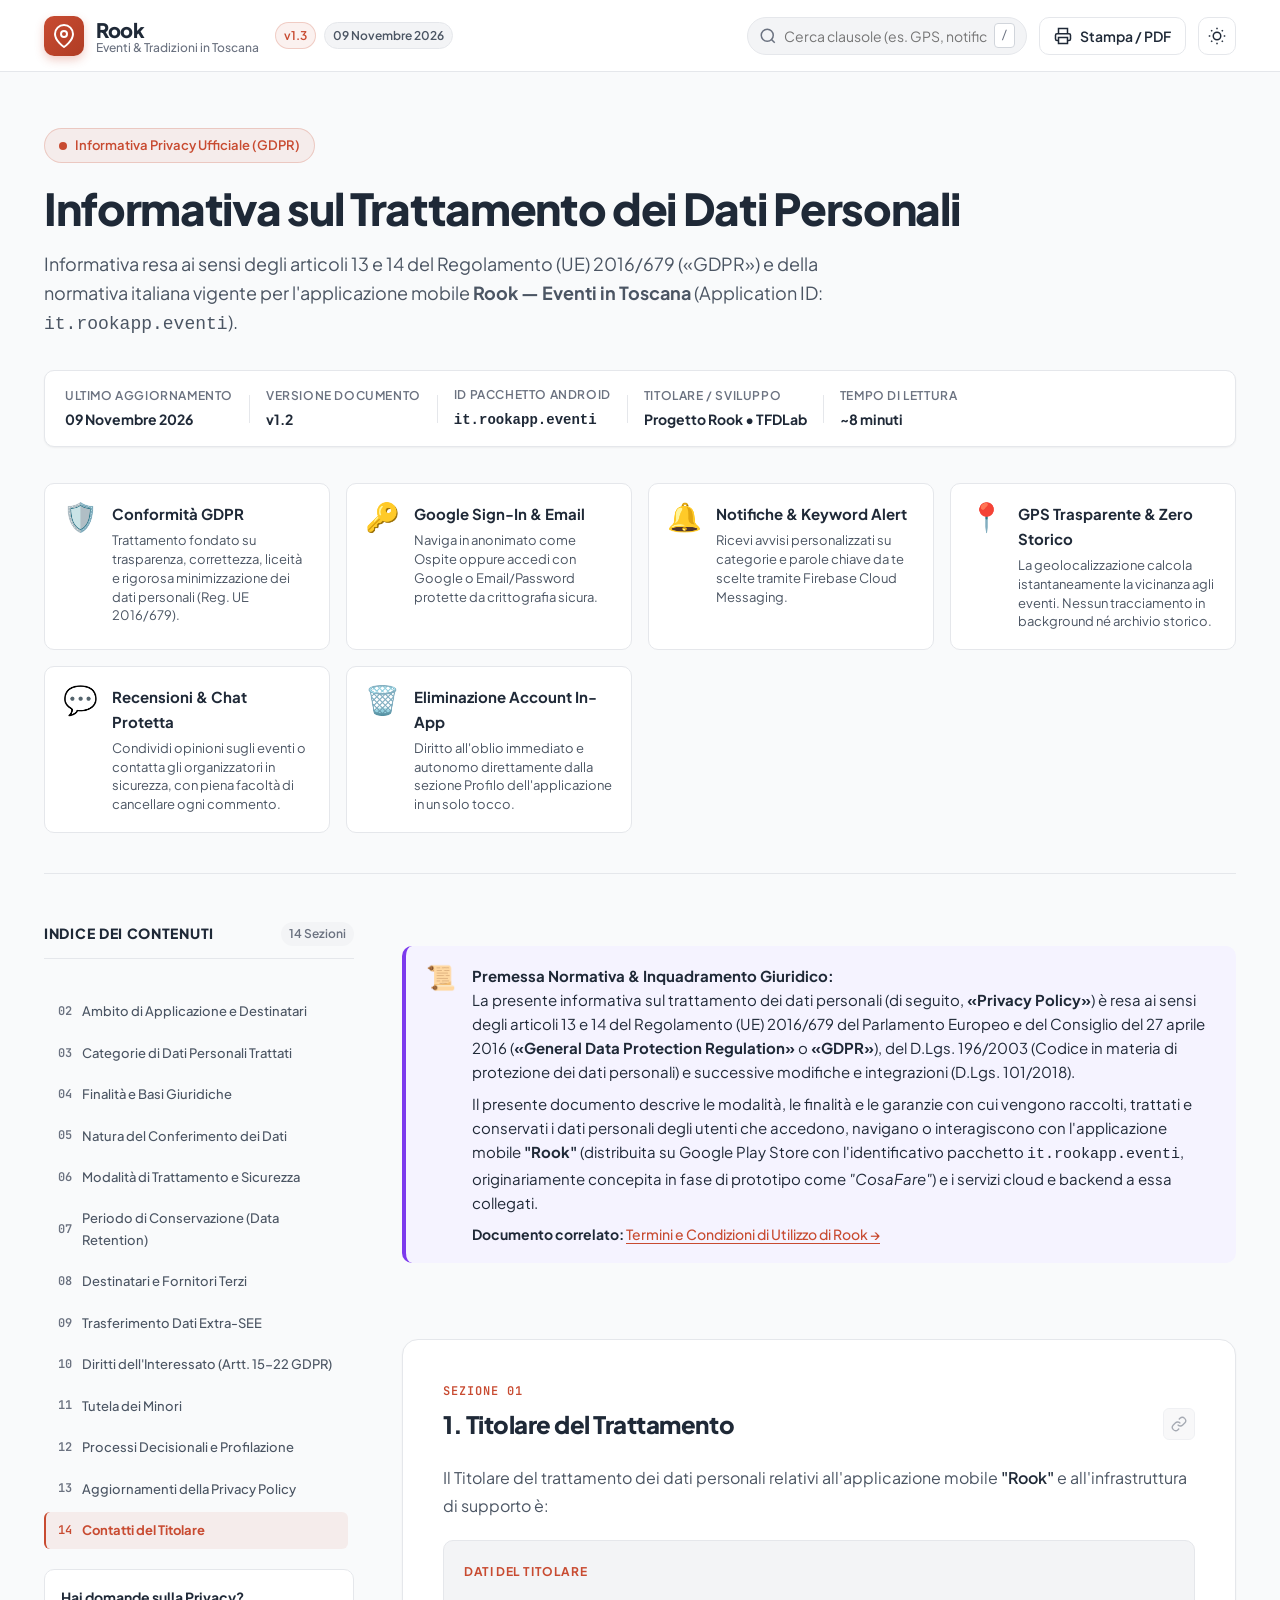
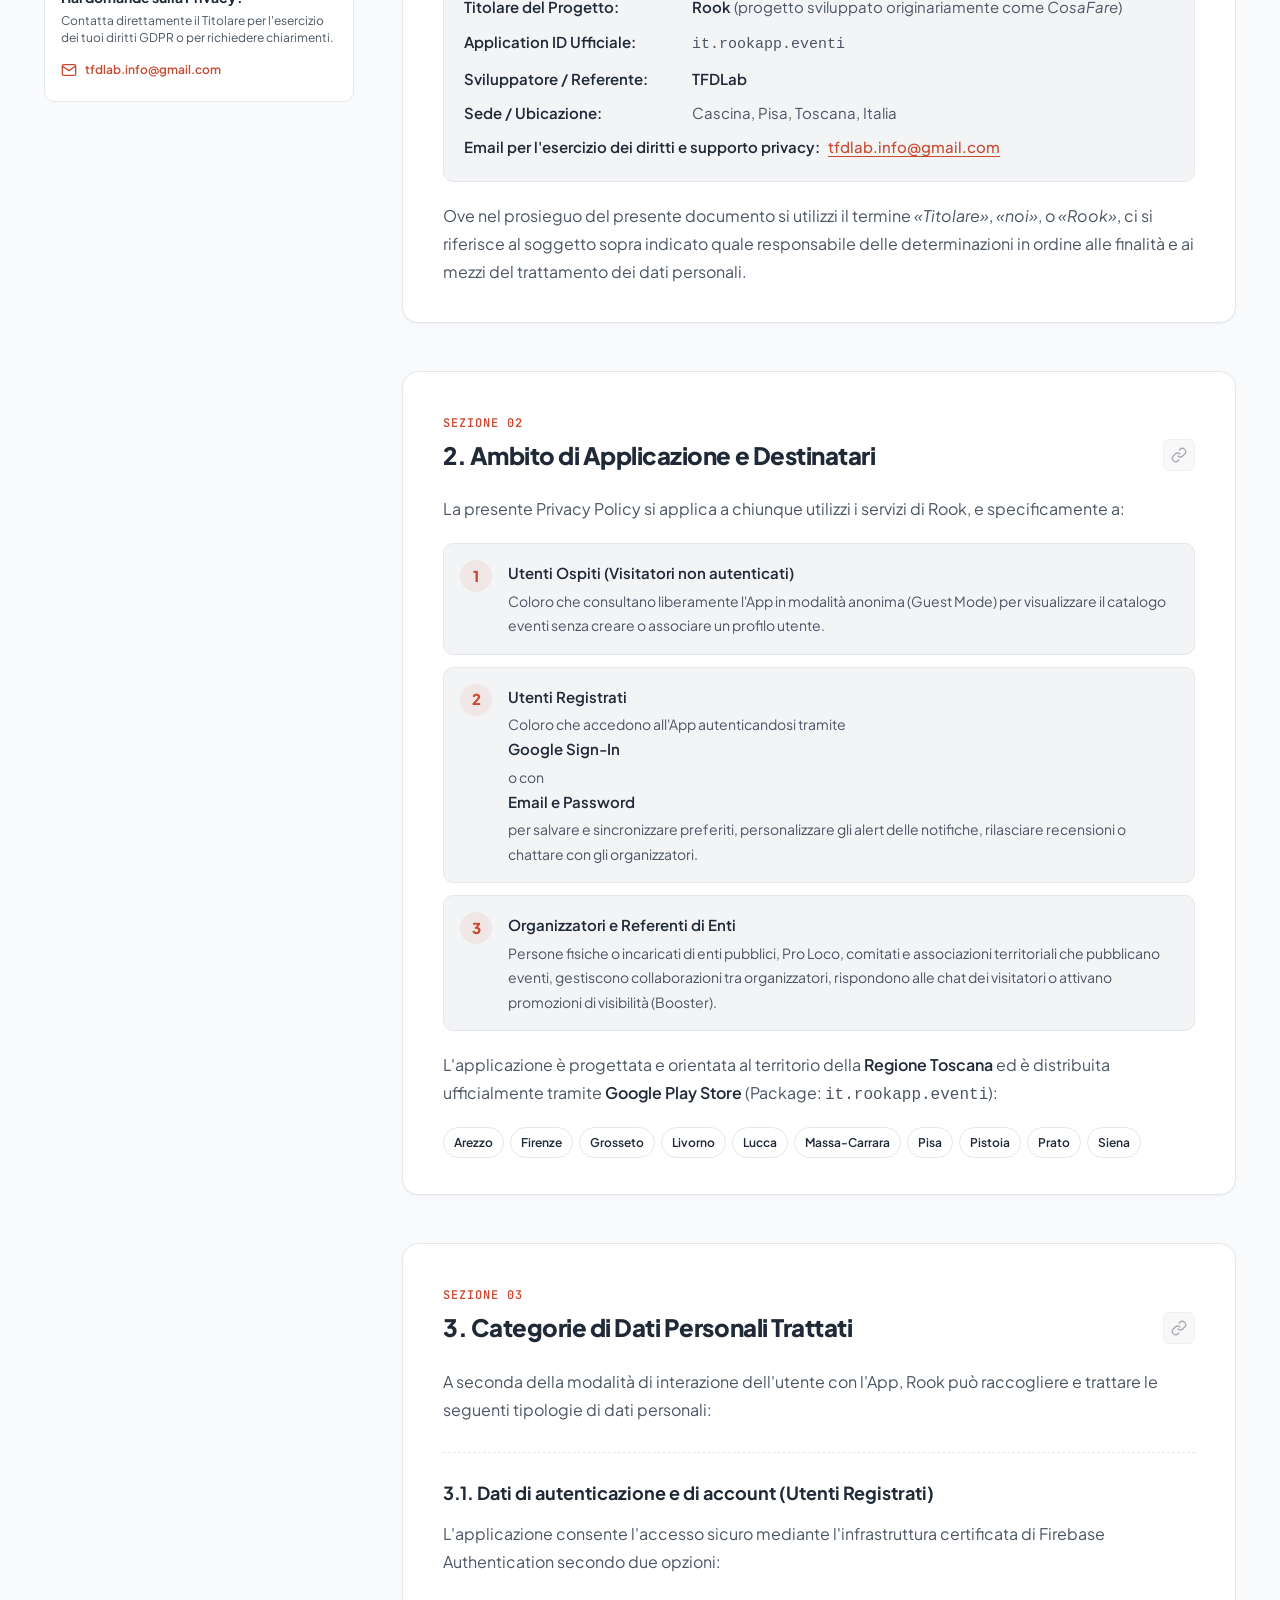
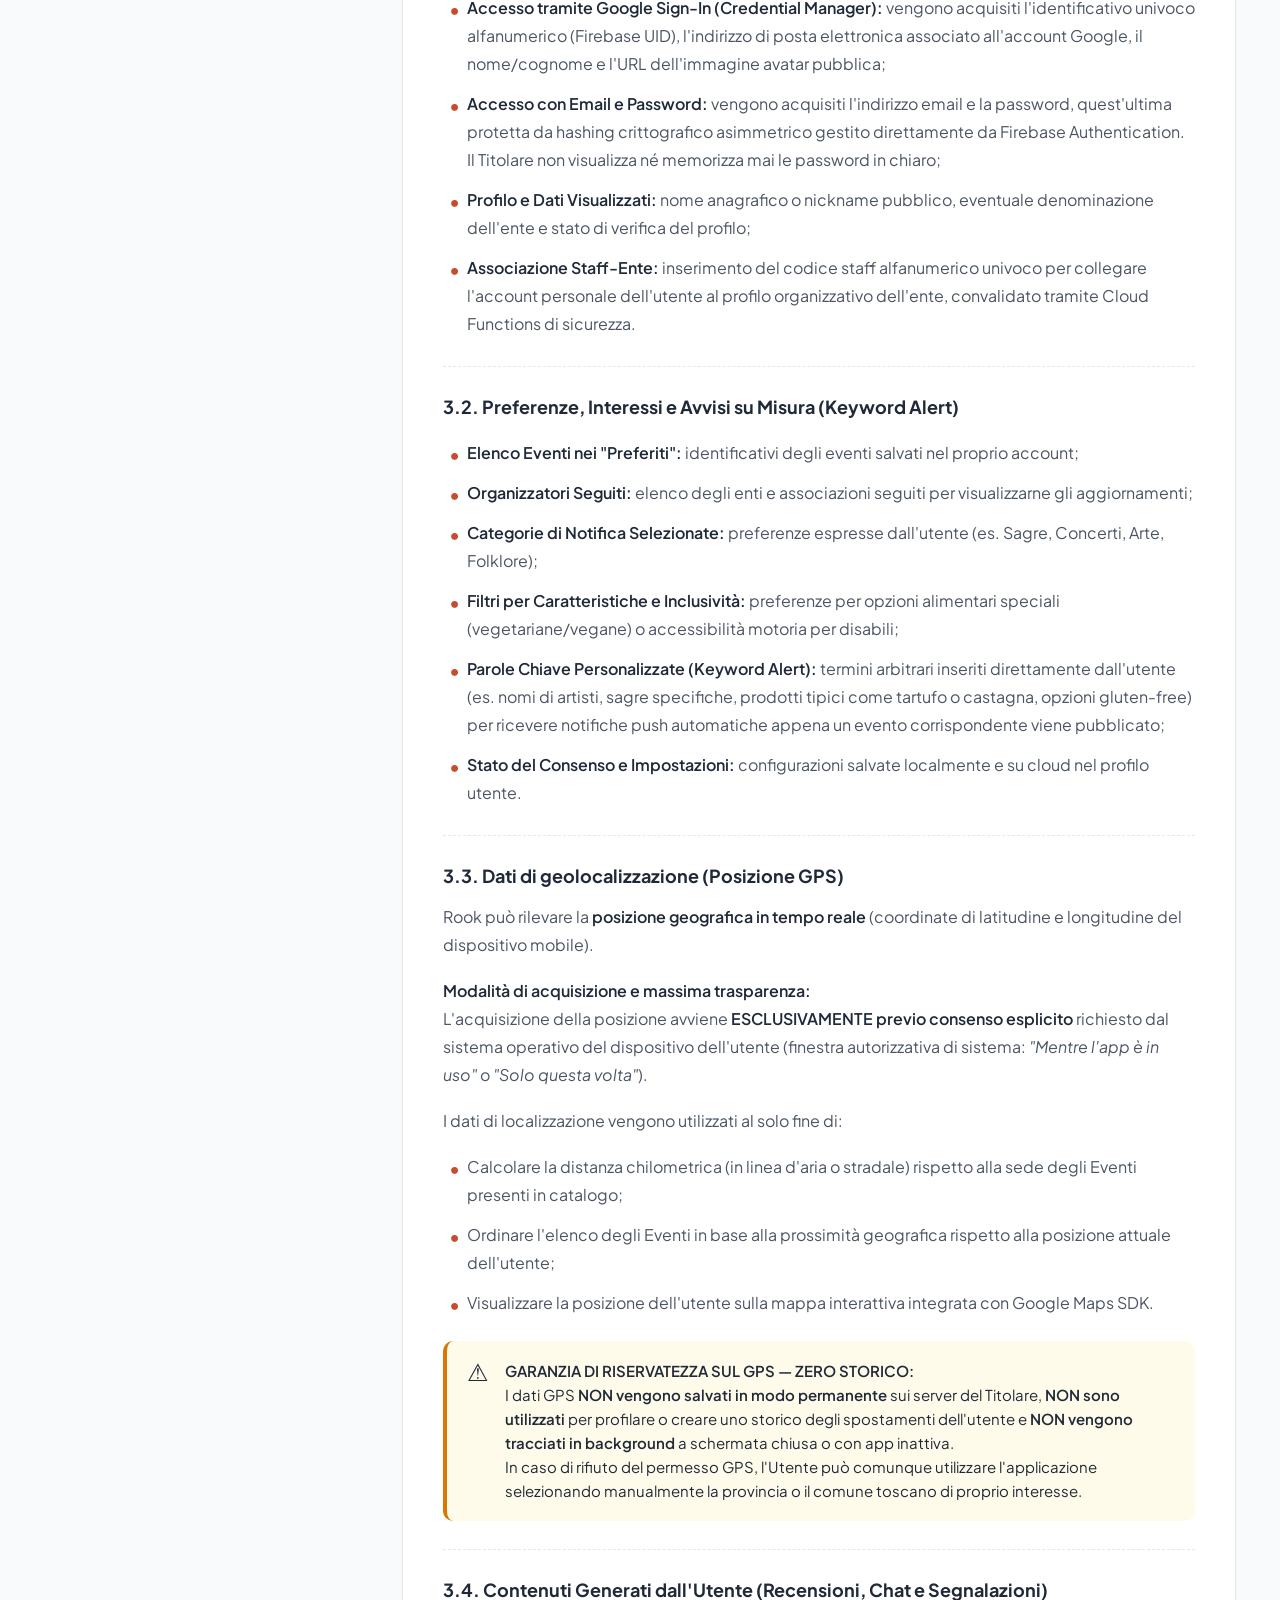
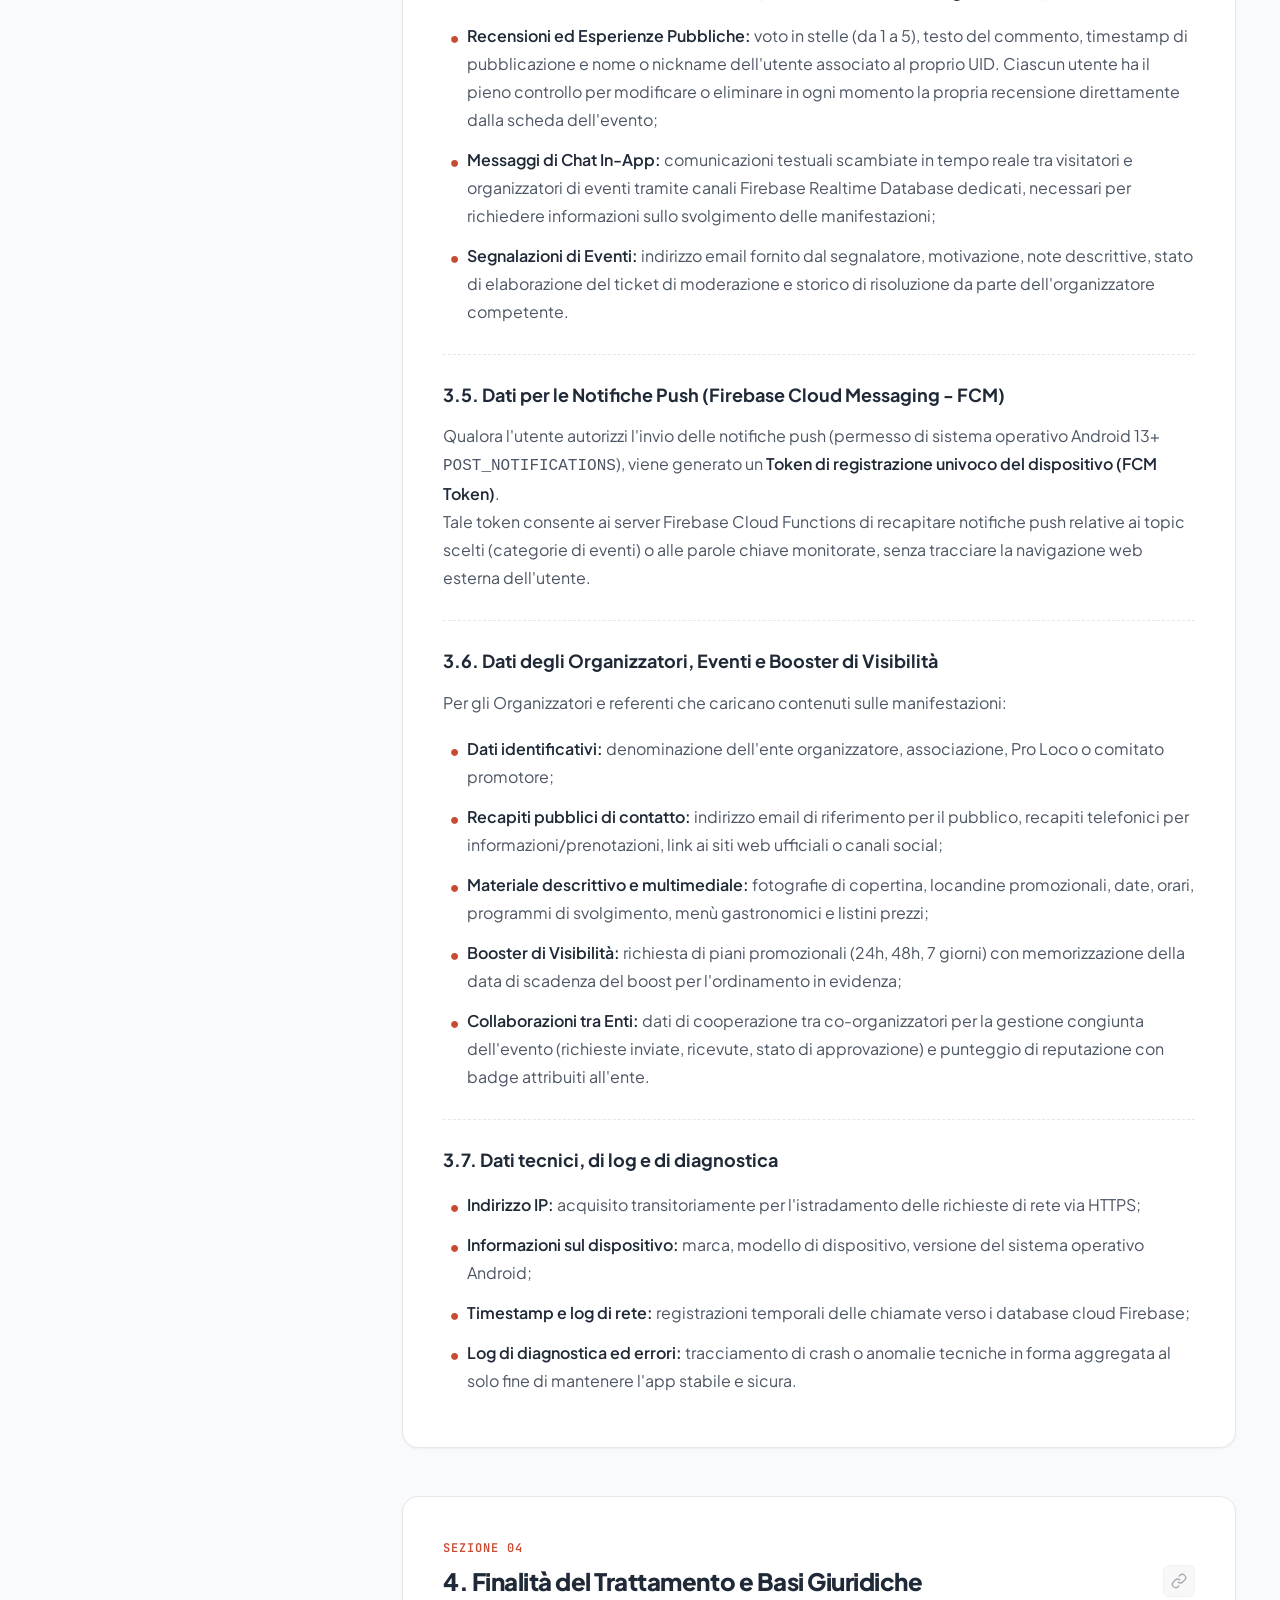
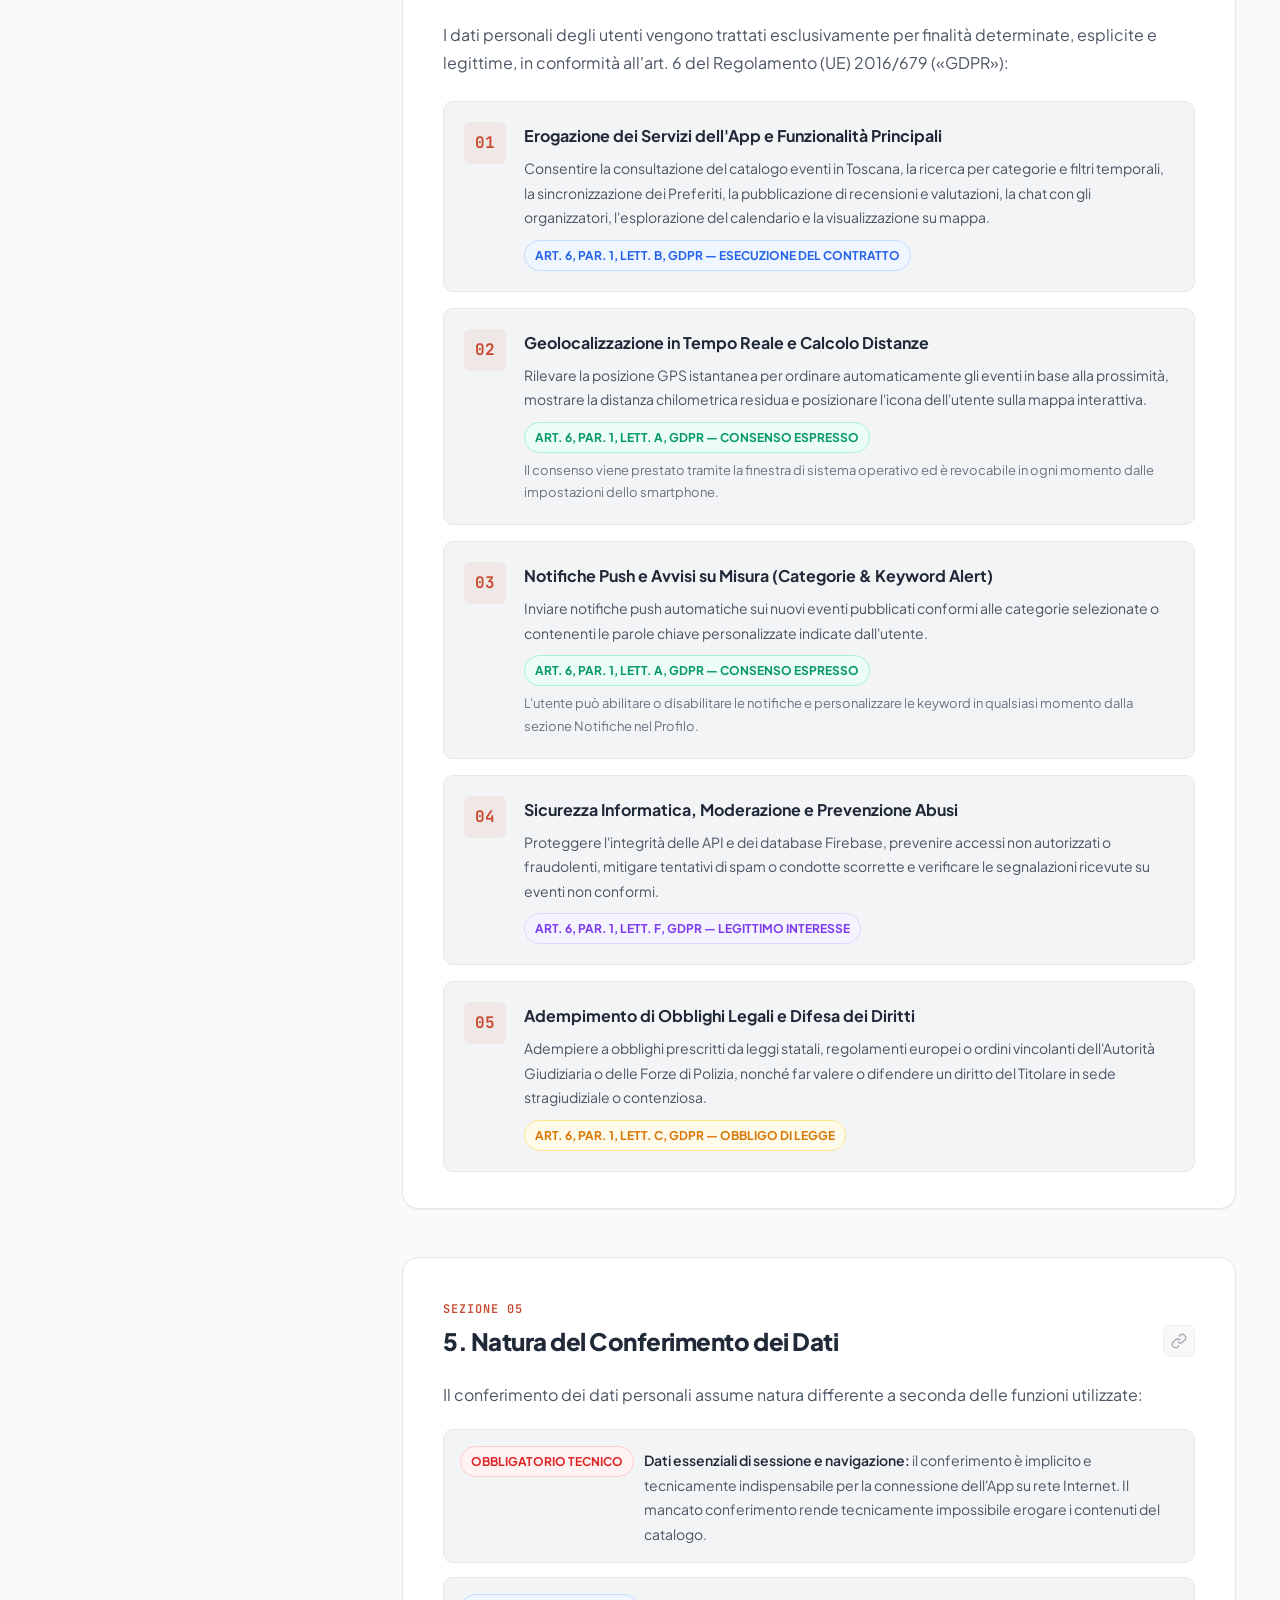
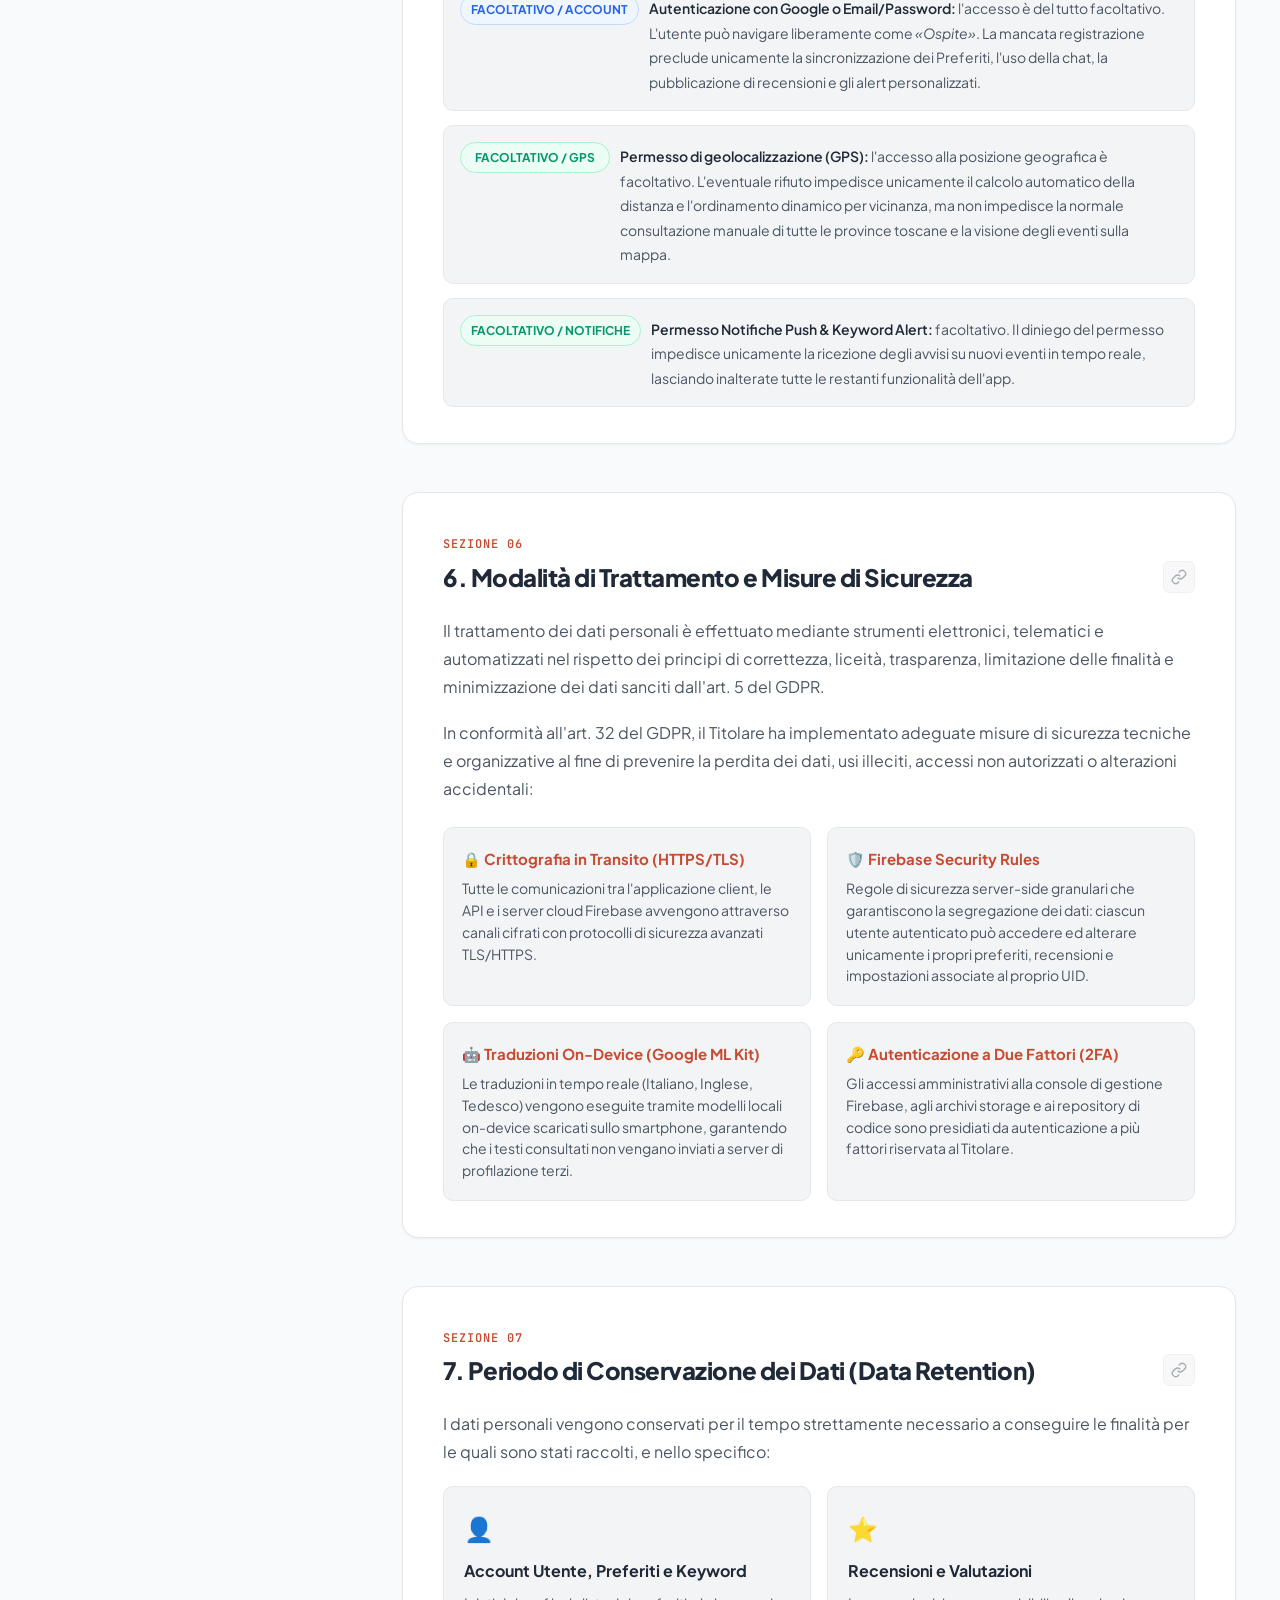
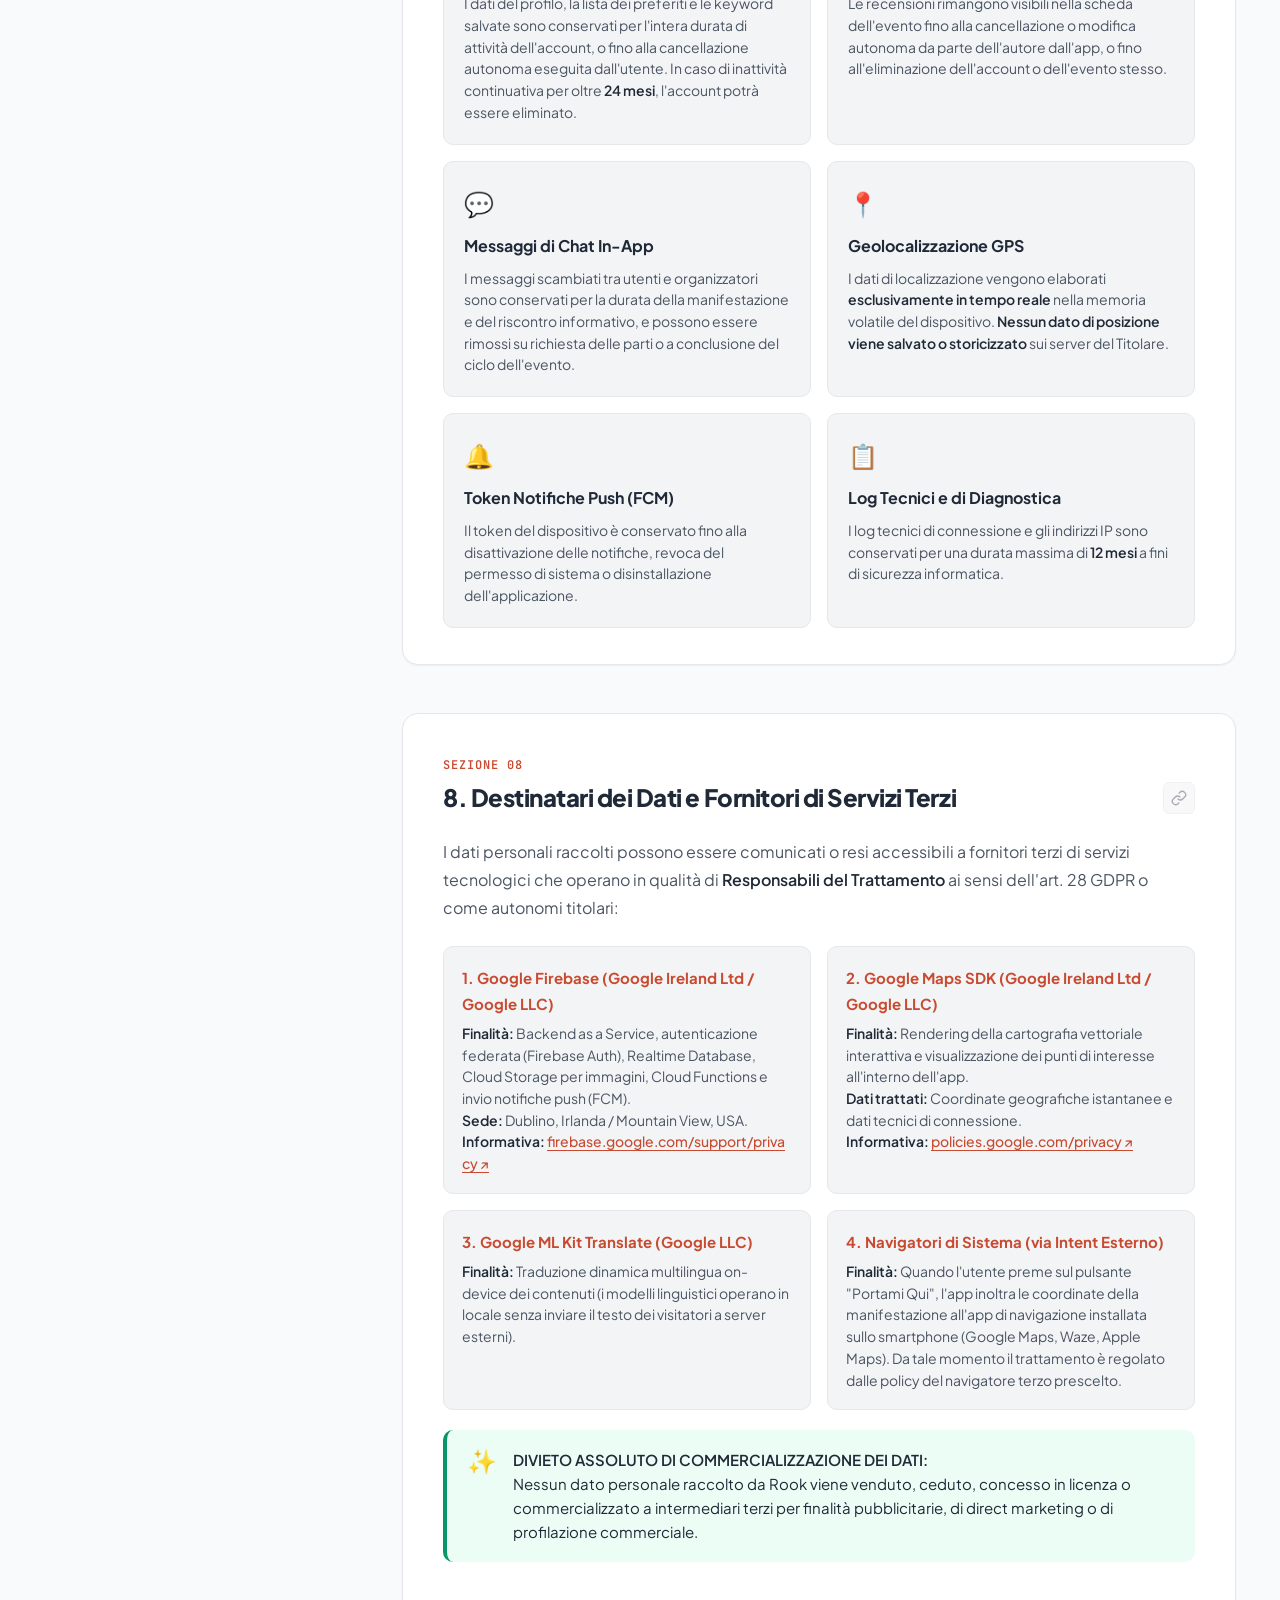
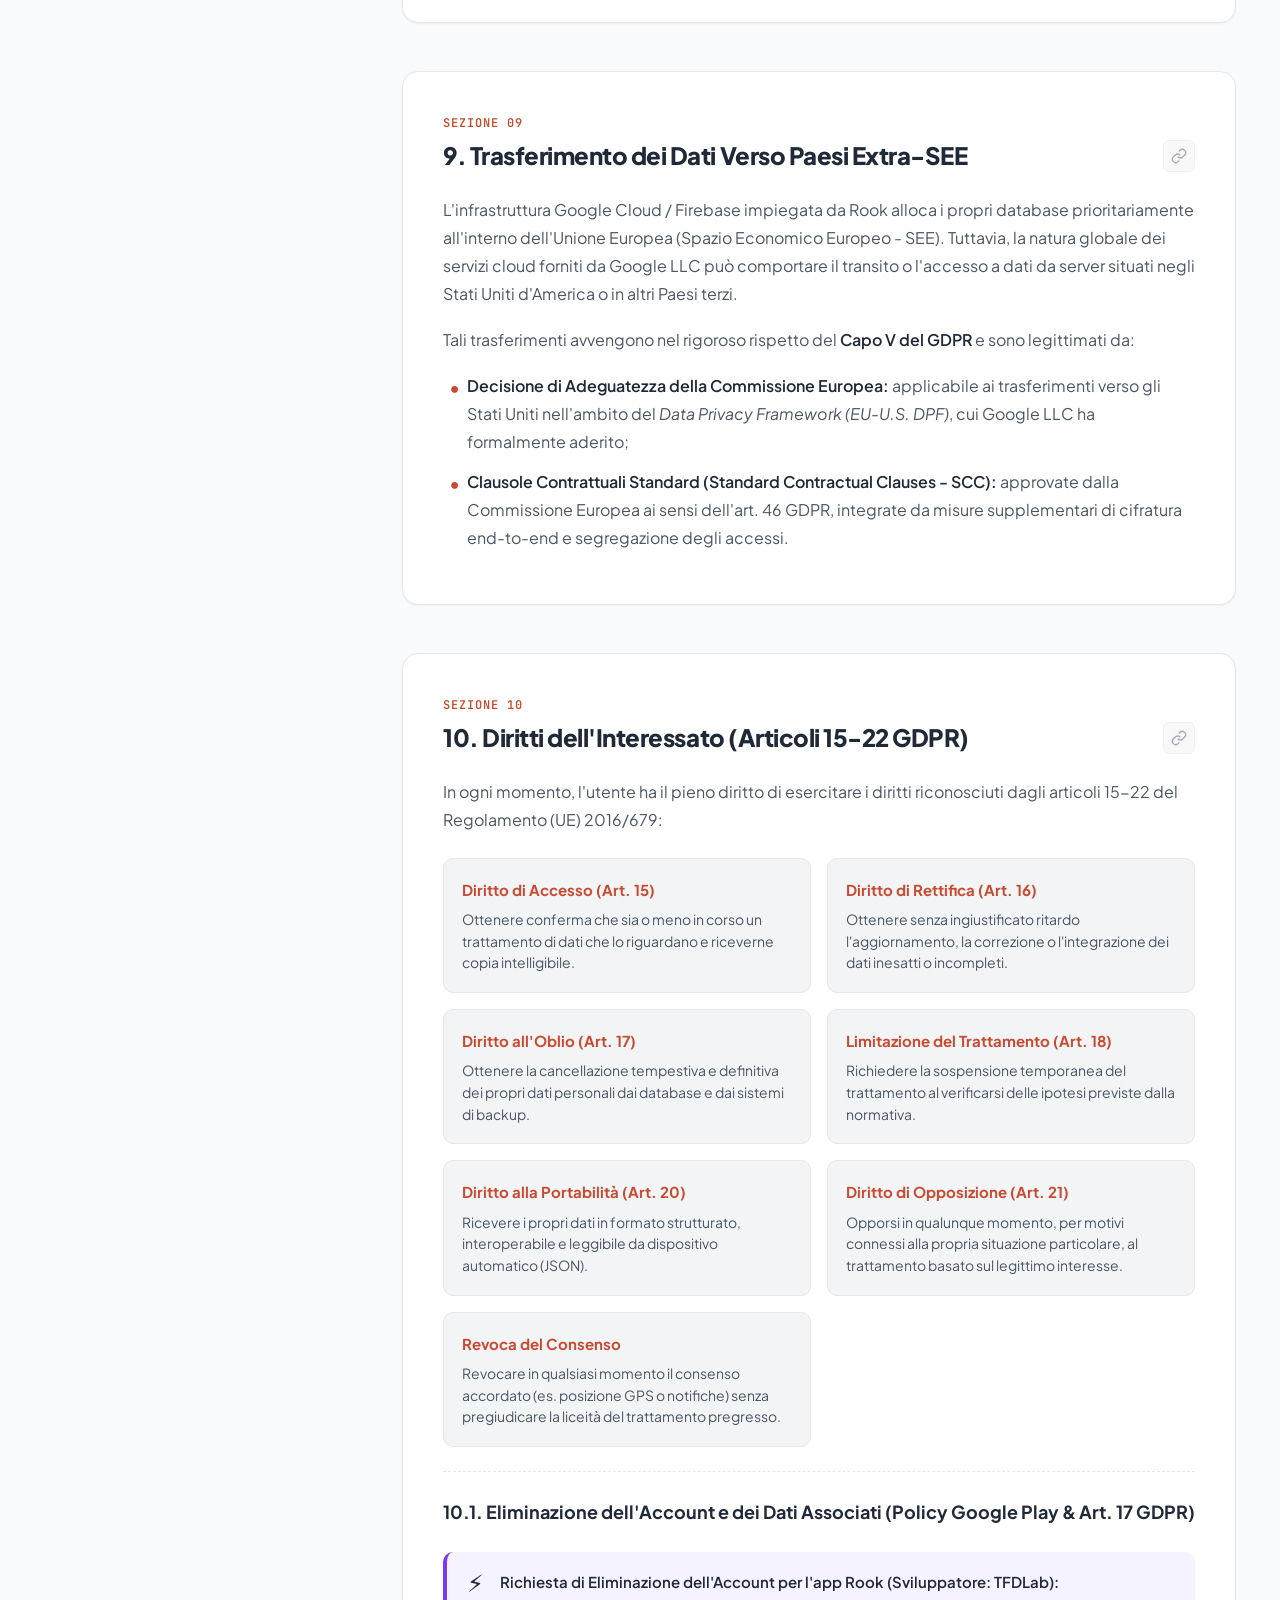
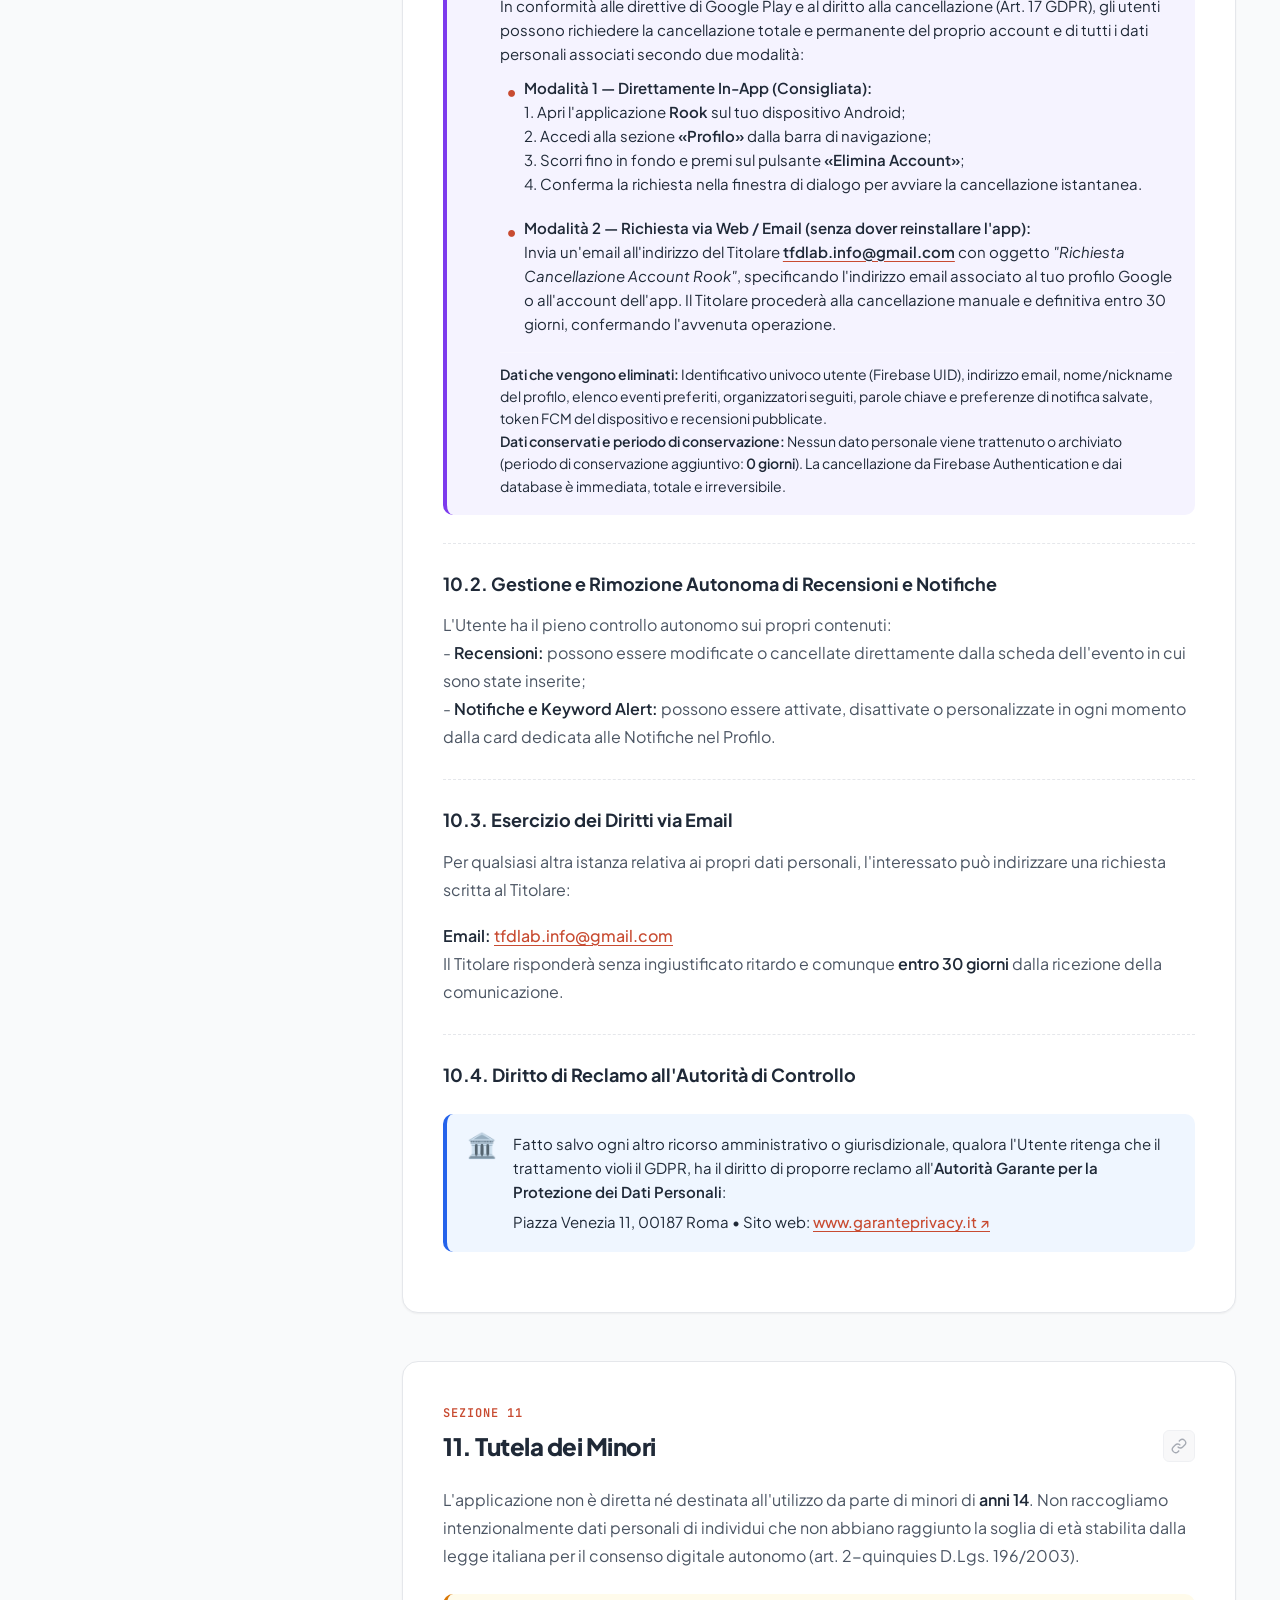
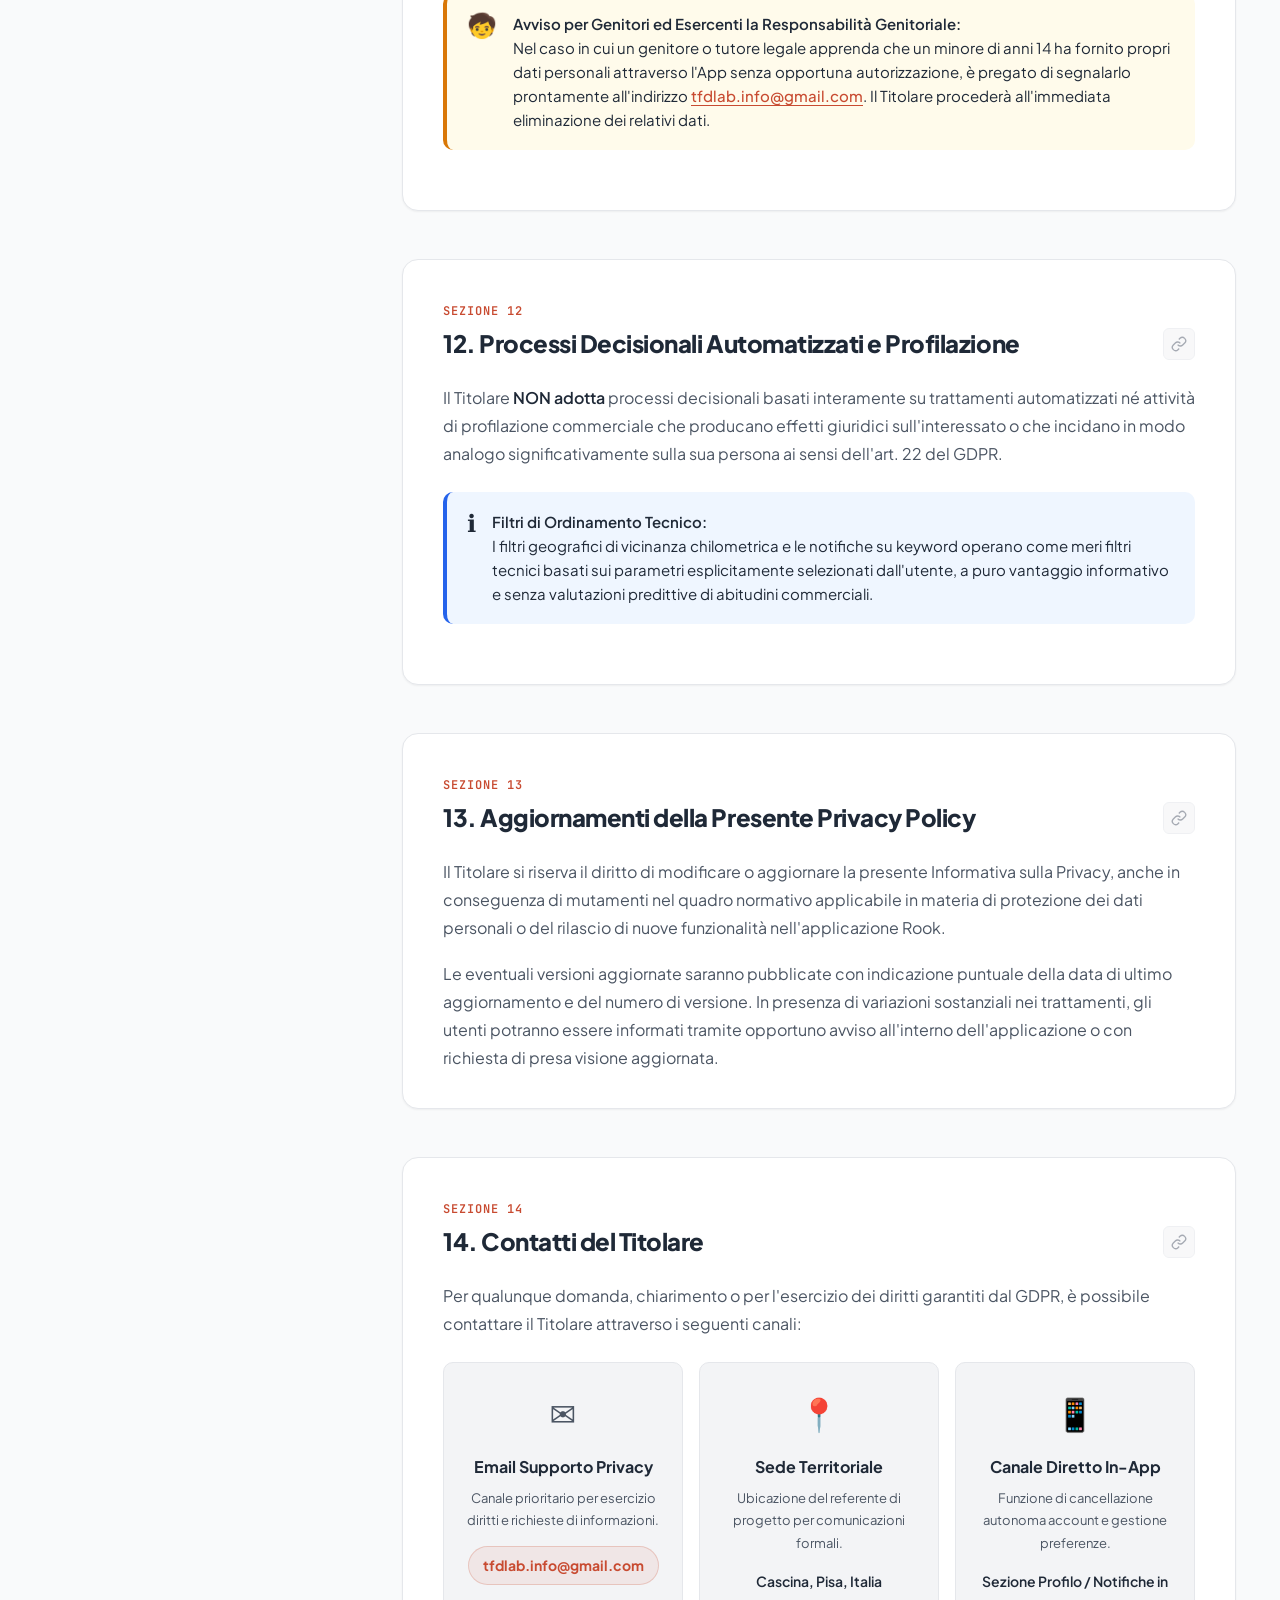
==== commit 2531b6cf: "docs: aggiornata privacy policy v1.3 con staff, collaborazioni e segnalazioni" ====
--- a/index.html
+++ b/index.html
@@ -38,8 +38,8 @@
           </div>
         </a>
         <div class="header-badges">
-          <span class="badge badge-version">v1.2</span>
-          <span class="badge badge-date">09 Ottobre 2026</span>
+          <span class="badge badge-version">v1.3</span>
+          <span class="badge badge-date">09 Novembre 2026</span>
         </div>
       </div>
 
@@ -127,7 +127,7 @@
         <div class="meta-strip">
           <div class="meta-item">
             <span class="meta-label">Ultimo aggiornamento</span>
-            <span class="meta-value">09 Ottobre 2026</span>
+            <span class="meta-value">09 Novembre 2026</span>
           </div>
           <div class="meta-divider"></div>
           <div class="meta-item">
@@ -256,7 +256,7 @@
               Il presente documento descrive le modalità, le finalità e le garanzie con cui vengono raccolti, trattati e conservati i dati personali degli utenti che accedono, navigano o interagiscono con l'applicazione mobile <strong>"Rook"</strong> (distribuita su Google Play Store con l'identificativo pacchetto <code>it.rookapp.eventi</code>, originariamente concepita in fase di prototipo come <em>"CosaFare"</em>) e i servizi cloud e backend a essa collegati.
             </p>
             <p style="margin-top: 8px; margin-bottom: 0; font-size: 0.875rem;">
-              <strong>Documento correlato:</strong> <a href="../TerminiCondizioni/index.html" class="link-styled">Termini e Condizioni di Utilizzo di Rook &rarr;</a>
+              <strong>Documento correlato:</strong> <a href="https://coccodrillo44.github.io/Termini-e-Condizioni-Rook/" class="link-styled" target="_blank" rel="noopener noreferrer">Termini e Condizioni di Utilizzo di Rook &rarr;</a>
             </p>
           </div>
         </div>
@@ -413,7 +413,8 @@
               <ul class="styled-list">
                 <li><strong>Accesso tramite Google Sign-In (Credential Manager):</strong> vengono acquisiti l'identificativo univoco alfanumerico (Firebase UID), l'indirizzo di posta elettronica associato all'account Google, il nome/cognome e l'URL dell'immagine avatar pubblica;</li>
                 <li><strong>Accesso con Email e Password:</strong> vengono acquisiti l'indirizzo email e la password, quest'ultima protetta da hashing crittografico asimmetrico gestito direttamente da Firebase Authentication. Il Titolare non visualizza né memorizza mai le password in chiaro;</li>
-                <li><strong>Profilo e Dati Visualizzati:</strong> nome anagrafico o nickname pubblico, eventuale denominazione dell'ente e stato di verifica del profilo.</li>
+                <li><strong>Profilo e Dati Visualizzati:</strong> nome anagrafico o nickname pubblico, eventuale denominazione dell'ente e stato di verifica del profilo;</li>
+                <li><strong>Associazione Staff-Ente:</strong> inserimento del codice staff alfanumerico univoco per collegare l'account personale dell'utente al profilo organizzativo dell'ente, convalidato tramite Cloud Functions di sicurezza.</li>
               </ul>
             </div>
 
@@ -424,6 +425,7 @@
                 <li><strong>Elenco Eventi nei "Preferiti":</strong> identificativi degli eventi salvati nel proprio account;</li>
                 <li><strong>Organizzatori Seguiti:</strong> elenco degli enti e associazioni seguiti per visualizzarne gli aggiornamenti;</li>
                 <li><strong>Categorie di Notifica Selezionate:</strong> preferenze espresse dall'utente (es. Sagre, Concerti, Arte, Folklore);</li>
+                <li><strong>Filtri per Caratteristiche e Inclusività:</strong> preferenze per opzioni alimentari speciali (vegetariane/vegane) o accessibilità motoria per disabili;</li>
                 <li><strong>Parole Chiave Personalizzate (Keyword Alert):</strong> termini arbitrari inseriti direttamente dall'utente (es. nomi di artisti, sagre specifiche, prodotti tipici come tartufo o castagna, opzioni gluten-free) per ricevere notifiche push automatiche appena un evento corrispondente viene pubblicato;</li>
                 <li><strong>Stato del Consenso e Impostazioni:</strong> configurazioni salvate localmente e su cloud nel profilo utente.</li>
               </ul>
@@ -462,7 +464,7 @@
               <ul class="styled-list">
                 <li><strong>Recensioni ed Esperienze Pubbliche:</strong> voto in stelle (da 1 a 5), testo del commento, timestamp di pubblicazione e nome o nickname dell'utente associato al proprio UID. Ciascun utente ha il pieno controllo per modificare o eliminare in ogni momento la propria recensione direttamente dalla scheda dell'evento;</li>
                 <li><strong>Messaggi di Chat In-App:</strong> comunicazioni testuali scambiate in tempo reale tra visitatori e organizzatori di eventi tramite canali Firebase Realtime Database dedicati, necessari per richiedere informazioni sullo svolgimento delle manifestazioni;</li>
-                <li><strong>Segnalazioni di Eventi:</strong> indirizzo email fornito dal segnalatore, motivazione e descrizione dettagliata per consentire la moderazione di contenuti inesatti o non conformi.</li>
+                <li><strong>Segnalazioni di Eventi:</strong> indirizzo email fornito dal segnalatore, motivazione, note descrittive, stato di elaborazione del ticket di moderazione e storico di risoluzione da parte dell'organizzatore competente.</li>
               </ul>
             </div>
 
@@ -486,7 +488,7 @@
                 <li><strong>Recapiti pubblici di contatto:</strong> indirizzo email di riferimento per il pubblico, recapiti telefonici per informazioni/prenotazioni, link ai siti web ufficiali o canali social;</li>
                 <li><strong>Materiale descrittivo e multimediale:</strong> fotografie di copertina, locandine promozionali, date, orari, programmi di svolgimento, menù gastronomici e listini prezzi;</li>
                 <li><strong>Booster di Visibilità:</strong> richiesta di piani promozionali (24h, 48h, 7 giorni) con memorizzazione della data di scadenza del boost per l'ordinamento in evidenza;</li>
-                <li><strong>Collaborazioni tra Enti:</strong> dati di coordinamento tra co-organizzatori per la gestione congiunta dell'evento.</li>
+                <li><strong>Collaborazioni tra Enti:</strong> dati di cooperazione tra co-organizzatori per la gestione congiunta dell'evento (richieste inviate, ricevute, stato di approvazione) e punteggio di reputazione con badge attribuiti all'ente.</li>
               </ul>
             </div>
 
@@ -932,15 +934,29 @@
               </div>
             </div>
 
-            <!-- 10.1 Procedura In-App -->
-            <div class="subsection" style="margin-top: 24px;">
-              <h3 class="subsection-title">10.1. Procedura Diretta In-App per l'Eliminazione dell'Account</h3>
+            <!-- 10.1 Procedura Eliminazione Account (Google Play Compliance) -->
+            <div class="subsection" id="eliminazione-account" style="margin-top: 24px;">
+              <h3 class="subsection-title">10.1. Eliminazione dell'Account e dei Dati Associati (Policy Google Play & Art. 17 GDPR)</h3>
               <div class="callout callout-gdpr">
                 <div class="callout-icon">⚡</div>
                 <div class="callout-content">
-                  <strong>Funzione di Cancellazione Immediata e Autonoma:</strong><br>
-                  Per garantire la massima effettività al diritto alla cancellazione (Art. 17 GDPR), Rook include all'interno dell'applicazione — nella sezione <em>«Profilo»</em> — un pulsante dedicato denominato <strong>«Elimina Account»</strong>.<br>
-                  Premendo tale comando, l'Utente avvia la cancellazione immediata, totale e irreversibile del proprio account da Firebase Auth e l'eliminazione istantanea di tutti i preferiti, impostazioni, keyword alerts e record memorizzati.
+                  <strong>Richiesta di Eliminazione dell'Account per l'app Rook (Sviluppatore: TFDLab):</strong><br>
+                  In conformità alle direttive di Google Play e al diritto alla cancellazione (Art. 17 GDPR), gli utenti possono richiedere la cancellazione totale e permanente del proprio account e di tutti i dati personali associati secondo due modalità:
+                  <ul class="styled-list" style="margin-top: 10px;">
+                    <li><strong>Modalità 1 — Direttamente In-App (Consigliata):</strong><br>
+                      1. Apri l'applicazione <strong>Rook</strong> sul tuo dispositivo Android;<br>
+                      2. Accedi alla sezione <strong>«Profilo»</strong> dalla barra di navigazione;<br>
+                      3. Scorri fino in fondo e premi sul pulsante <strong>«Elimina Account»</strong>;<br>
+                      4. Conferma la richiesta nella finestra di dialogo per avviare la cancellazione istantanea.
+                    </li>
+                    <li style="margin-top: 8px;"><strong>Modalità 2 — Richiesta via Web / Email (senza dover reinstallare l'app):</strong><br>
+                      Invia un'email all'indirizzo del Titolare <a href="mailto:tfdlab.info@gmail.com?subject=Richiesta%20Cancellazione%20Account%20Rook" class="link-styled"><strong>tfdlab.info@gmail.com</strong></a> con oggetto <em>"Richiesta Cancellazione Account Rook"</em>, specificando l'indirizzo email associato al tuo profilo Google o all'account dell'app. Il Titolare procederà alla cancellazione manuale e definitiva entro 30 giorni, confermando l'avvenuta operazione.
+                    </li>
+                  </ul>
+                  <div style="margin-top: 12px; padding-top: 10px; border-top: 1px solid rgba(255,255,255,0.15); font-size: 0.875rem;">
+                    <strong>Dati che vengono eliminati:</strong> Identificativo univoco utente (Firebase UID), indirizzo email, nome/nickname del profilo, elenco eventi preferiti, organizzatori seguiti, parole chiave e preferenze di notifica salvate, token FCM del dispositivo e recensioni pubblicate.<br>
+                    <strong>Dati conservati e periodo di conservazione:</strong> Nessun dato personale viene trattenuto o archiviato (periodo di conservazione aggiuntivo: <strong>0 giorni</strong>). La cancellazione da Firebase Authentication e dai database è immediata, totale e irreversibile.
+                  </div>
                 </div>
               </div>
             </div>
@@ -1174,7 +1190,7 @@
           <li><a href="#sec-4">Basi Giuridiche GDPR</a></li>
           <li><a href="#sec-10">Diritti & Eliminazione In-App</a></li>
           <li><a href="#sec-14">Contatti & Supporto</a></li>
-          <li><a href="../TerminiCondizioni/index.html">Termini e Condizioni</a></li>
+          <li><a href="https://coccodrillo44.github.io/Termini-e-Condizioni-Rook/" target="_blank" rel="noopener noreferrer">Termini e Condizioni</a></li>
         </ul>
       </div>
       <div class="footer-meta">
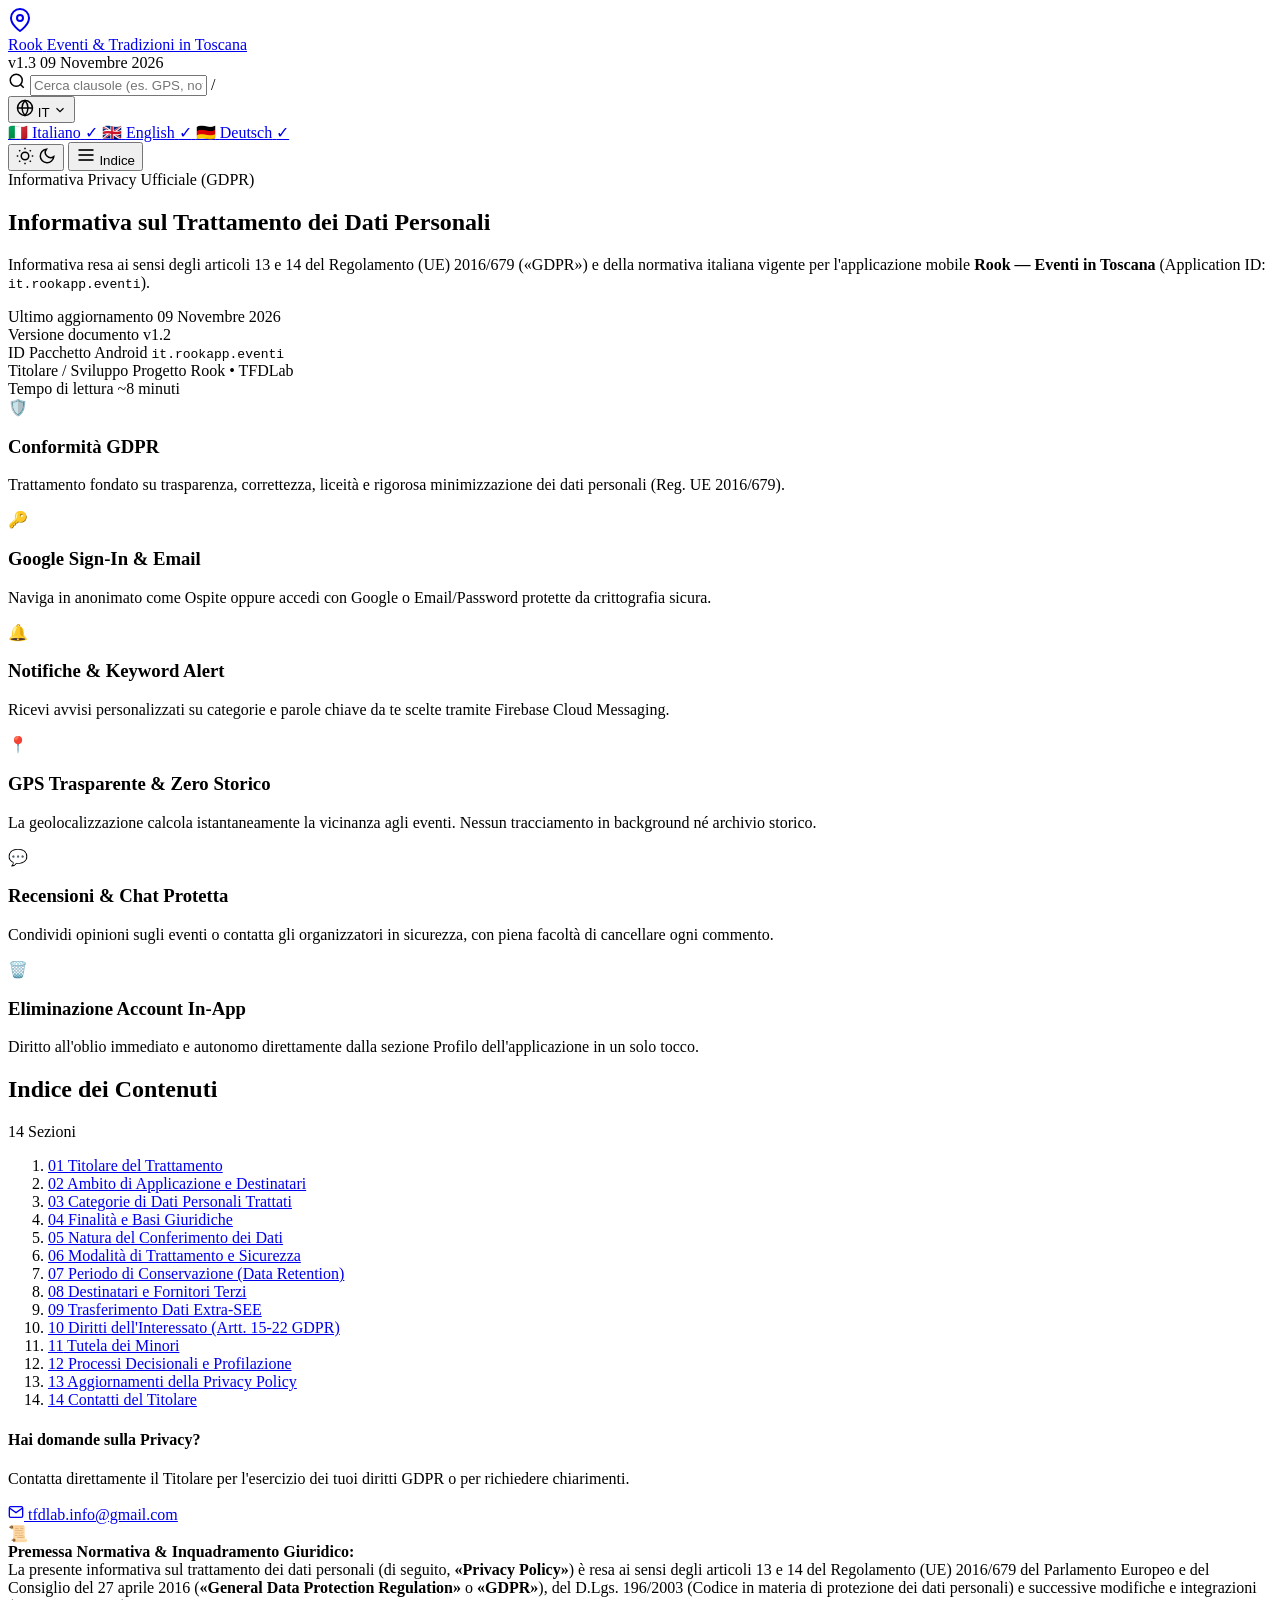
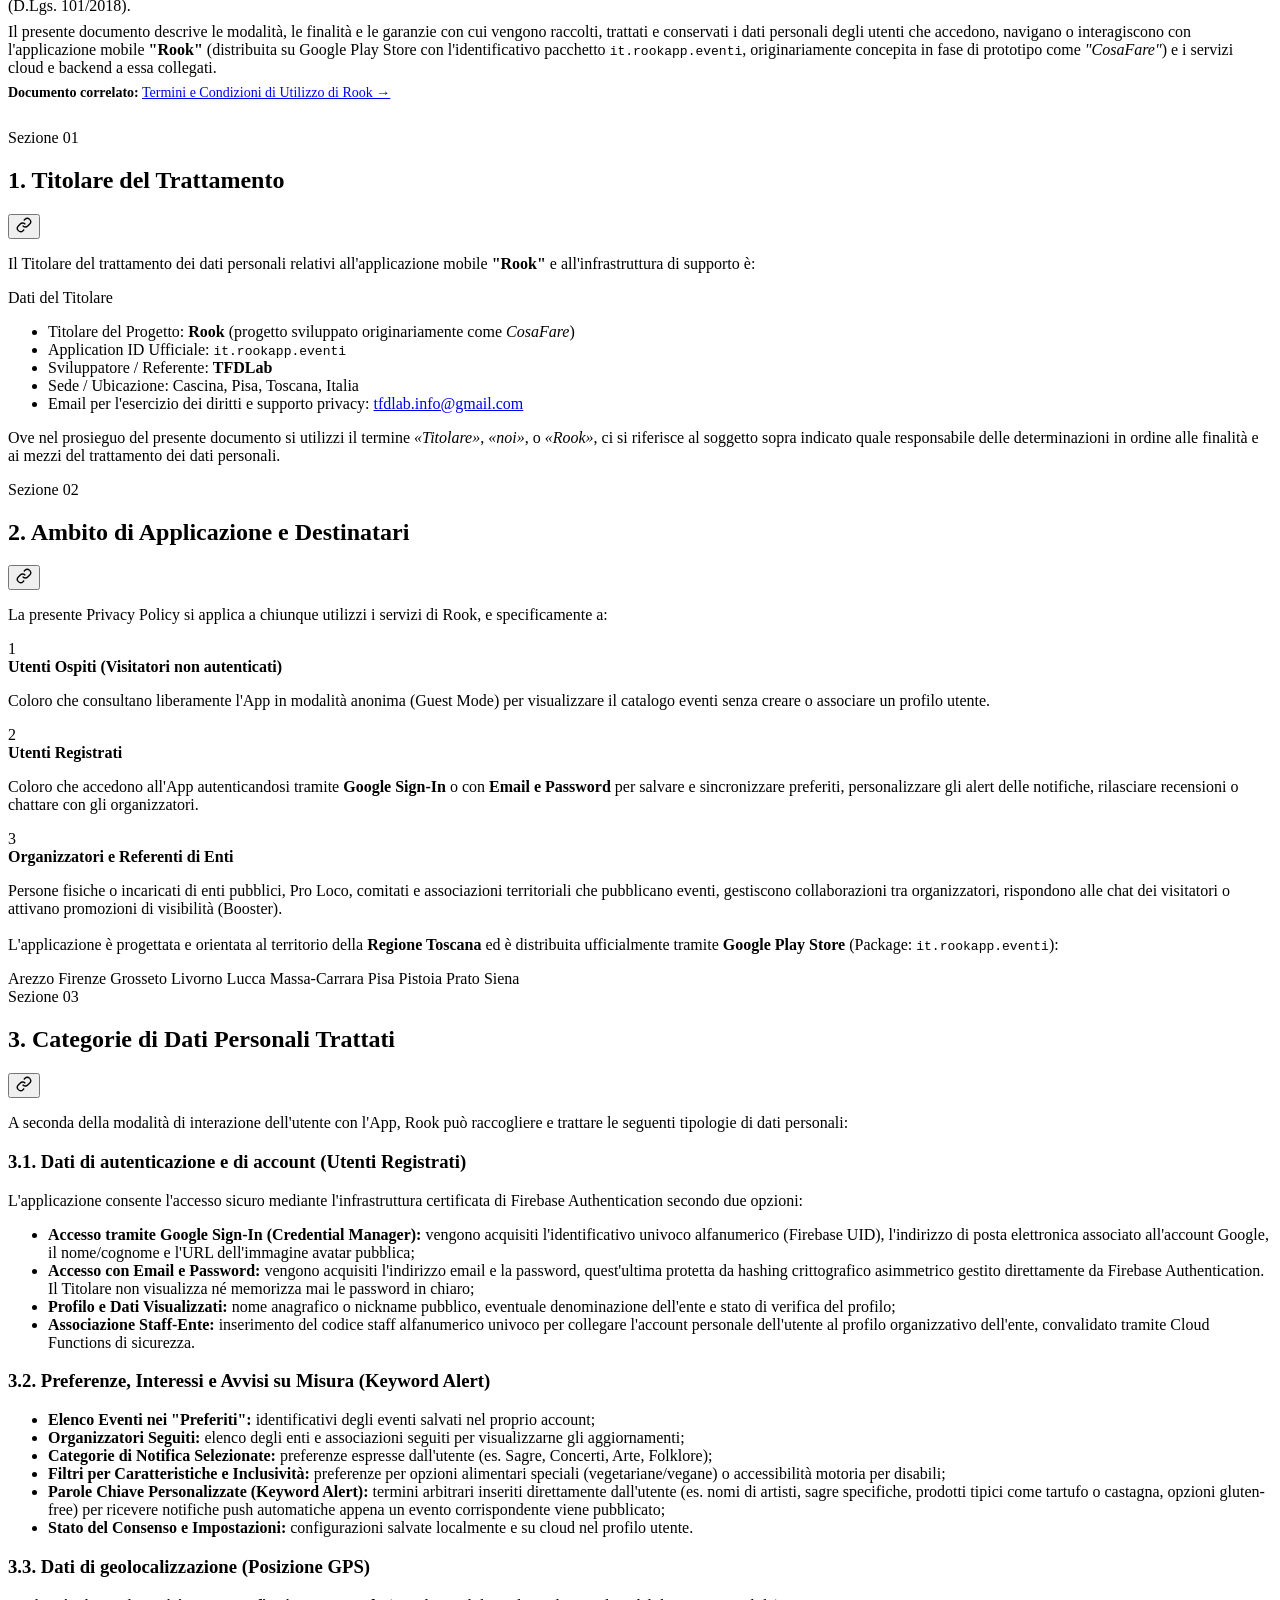
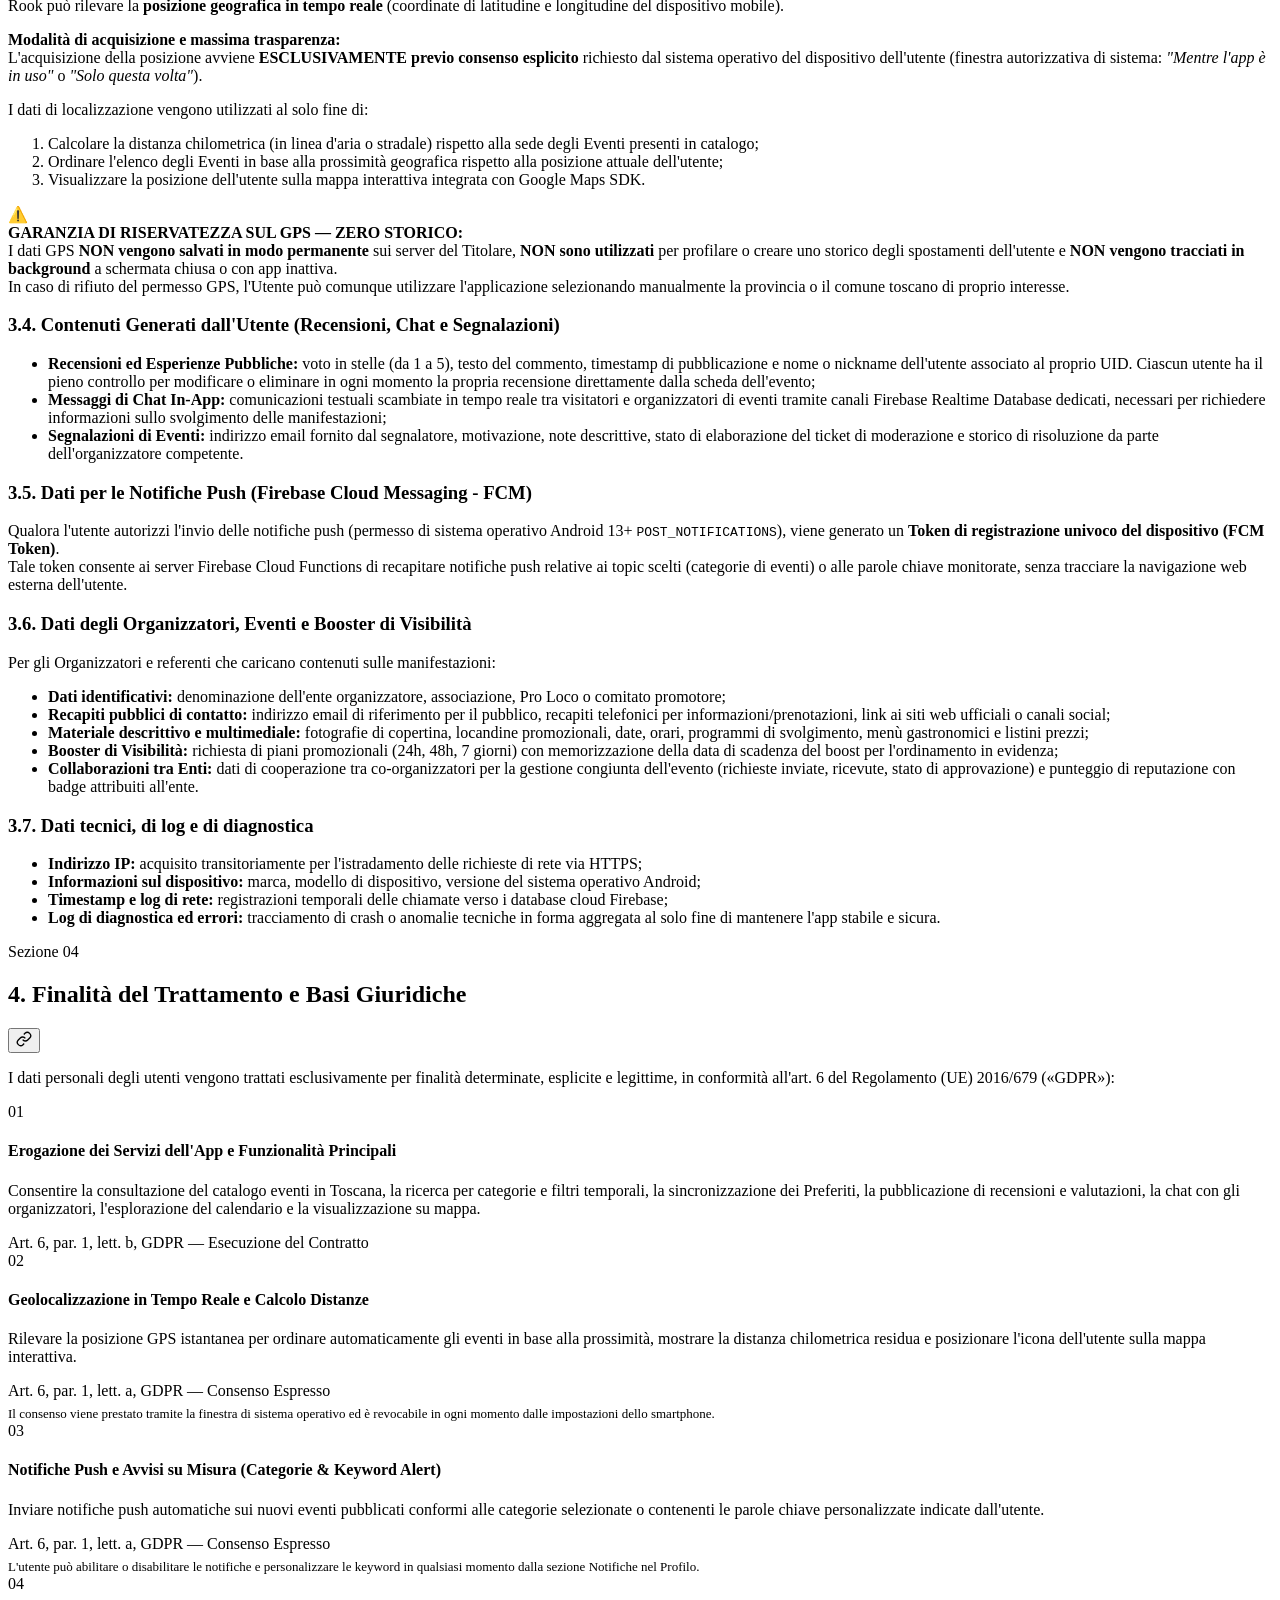
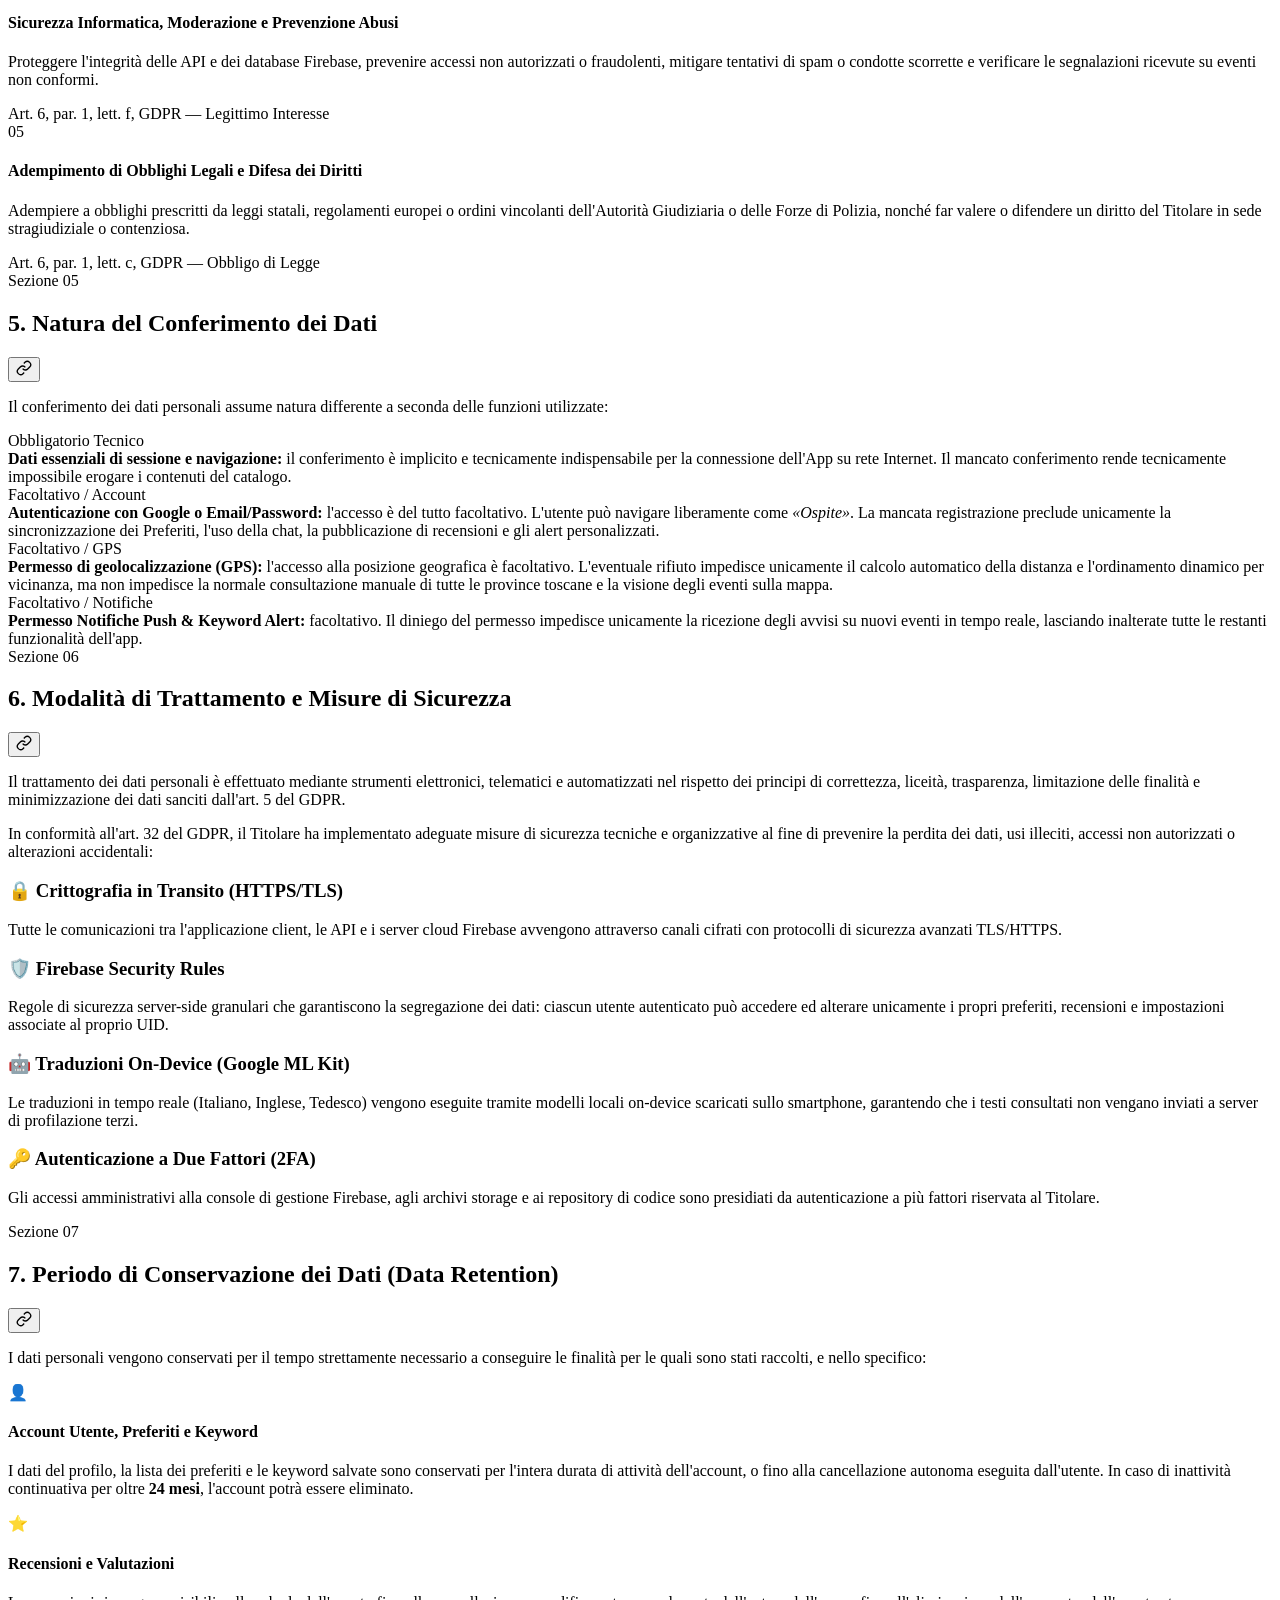
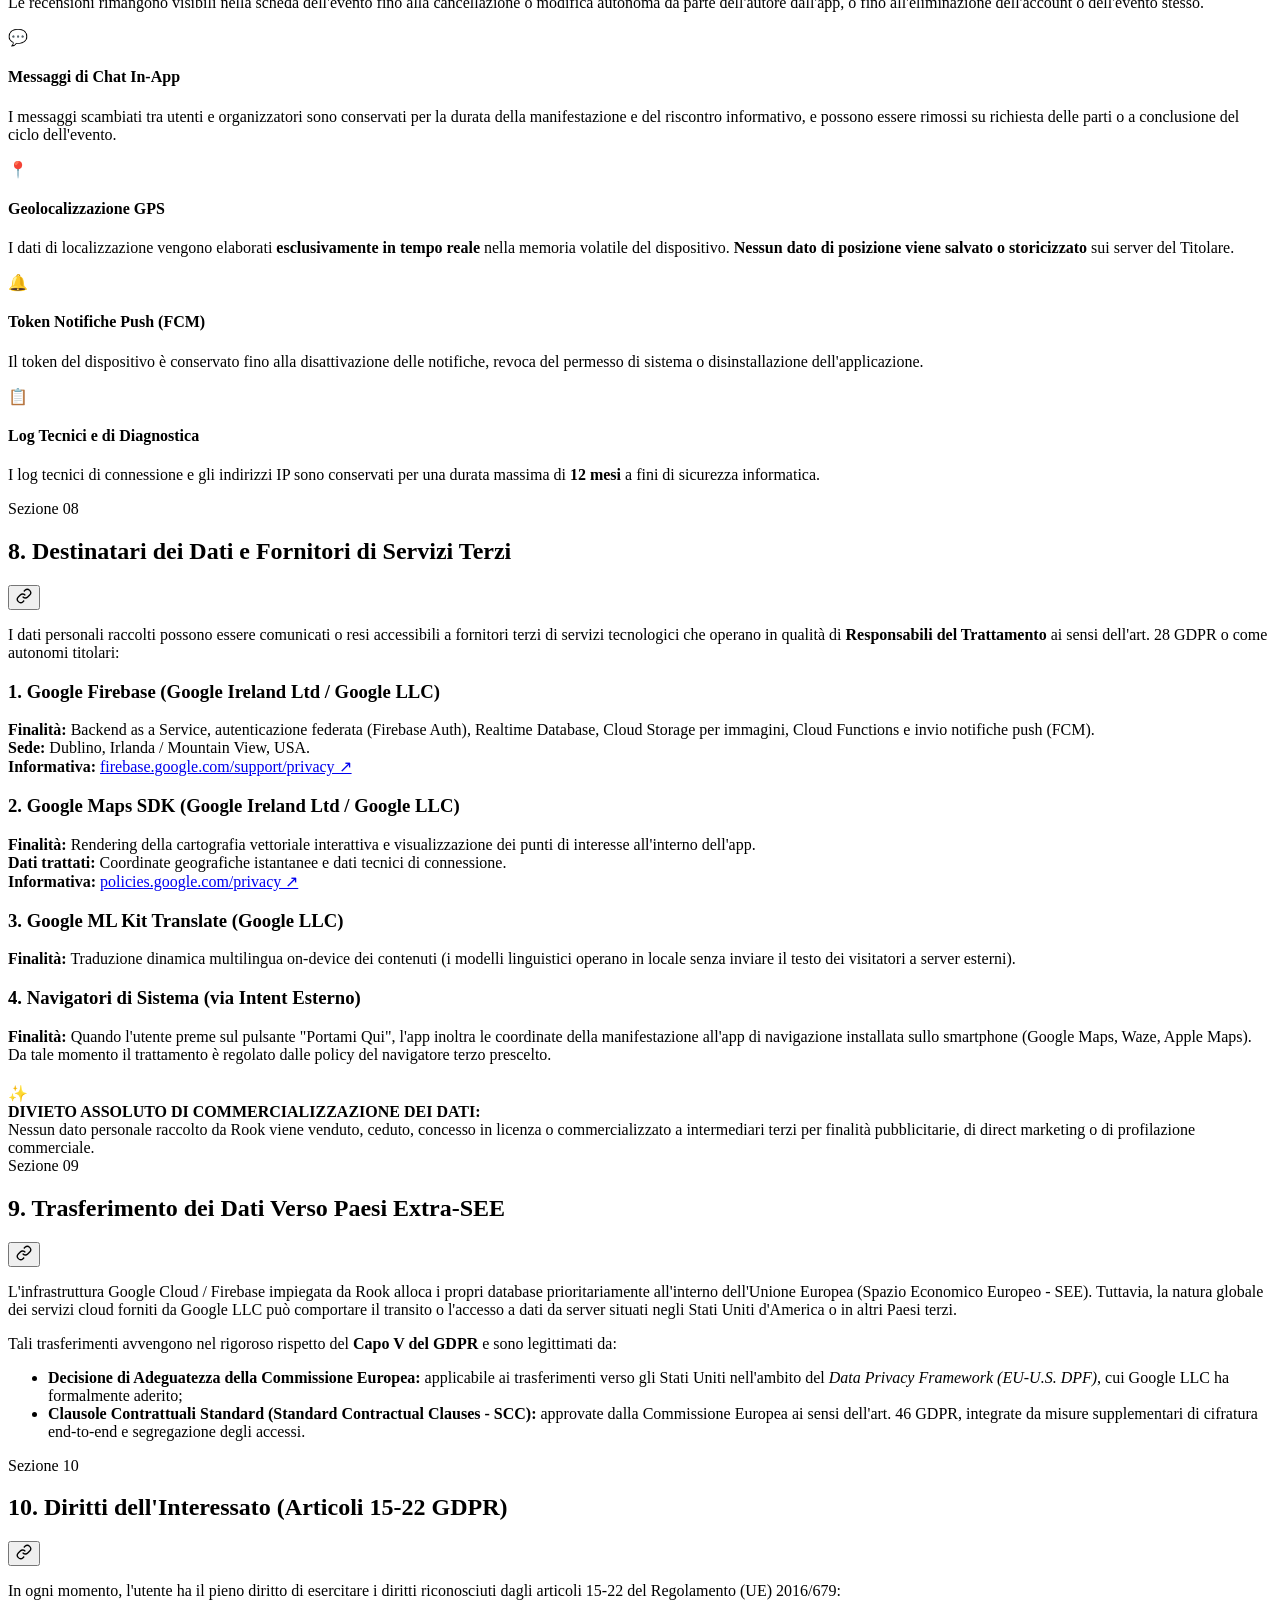
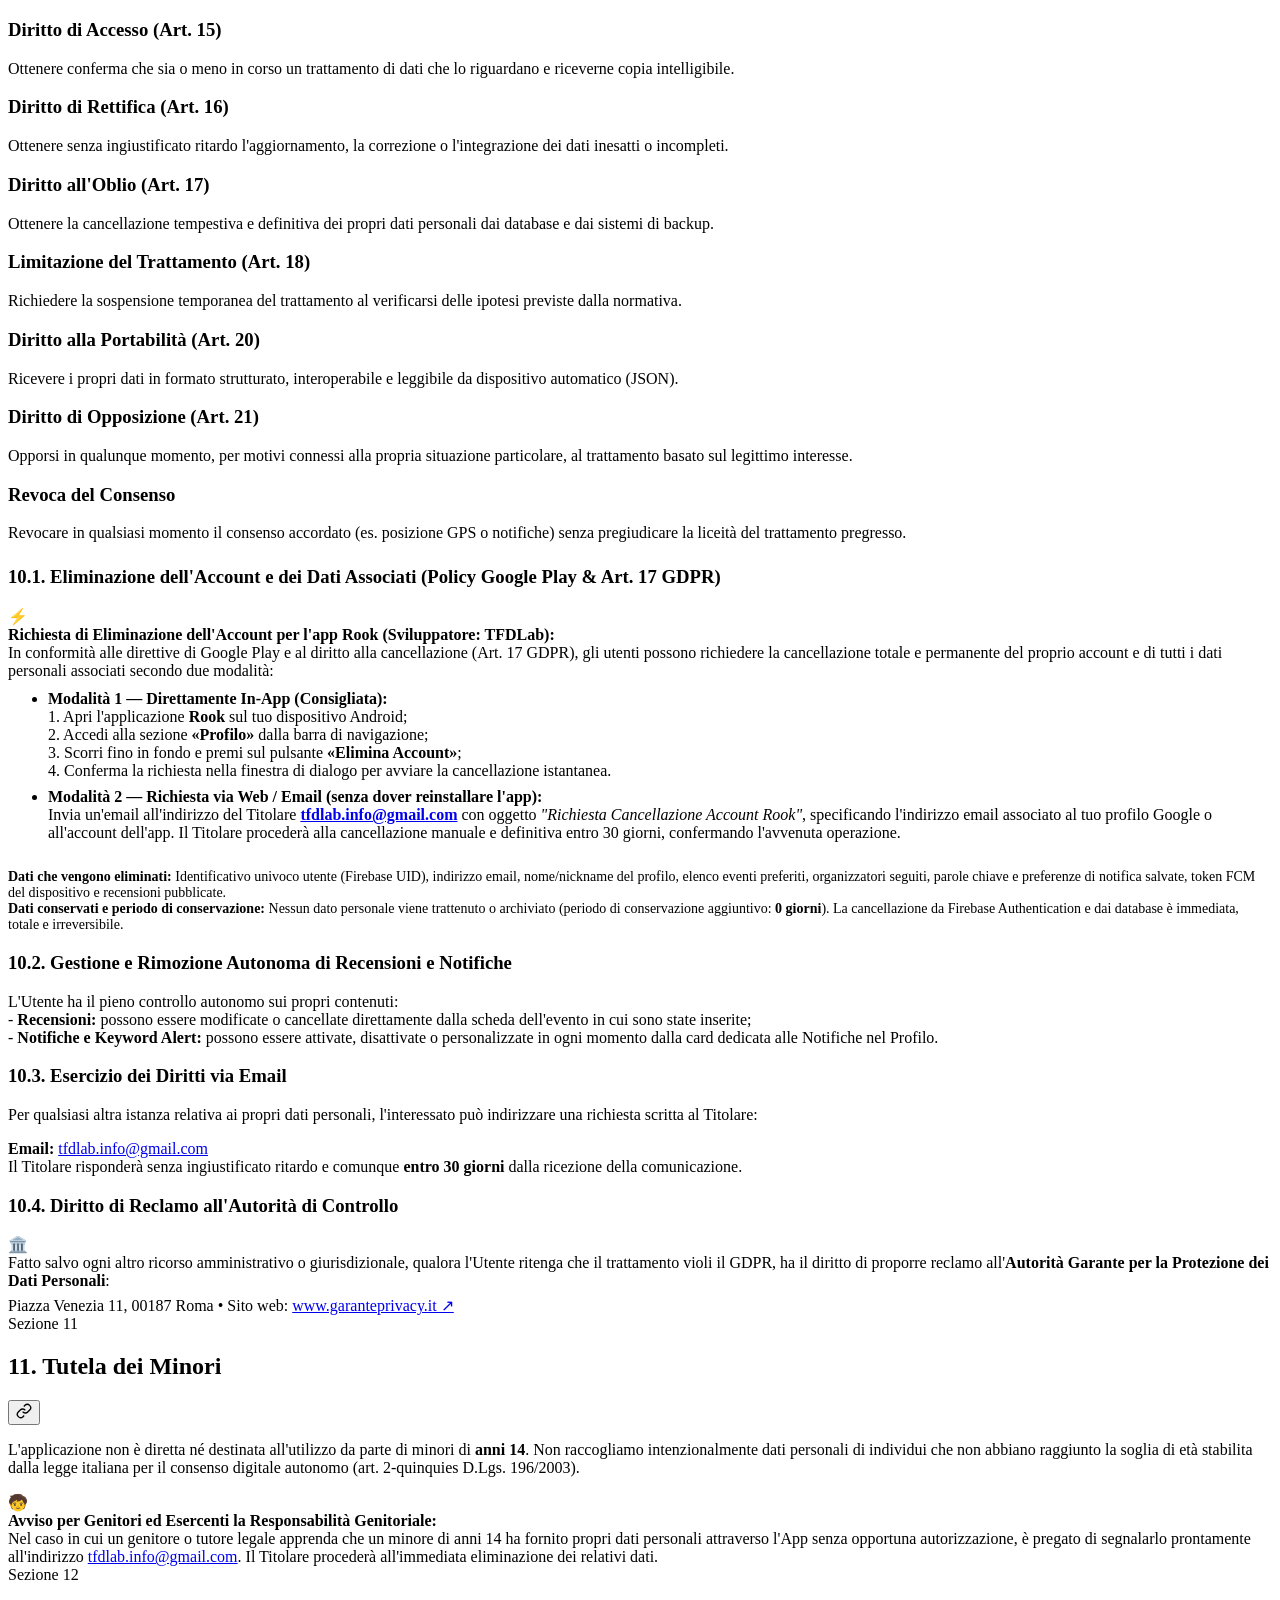
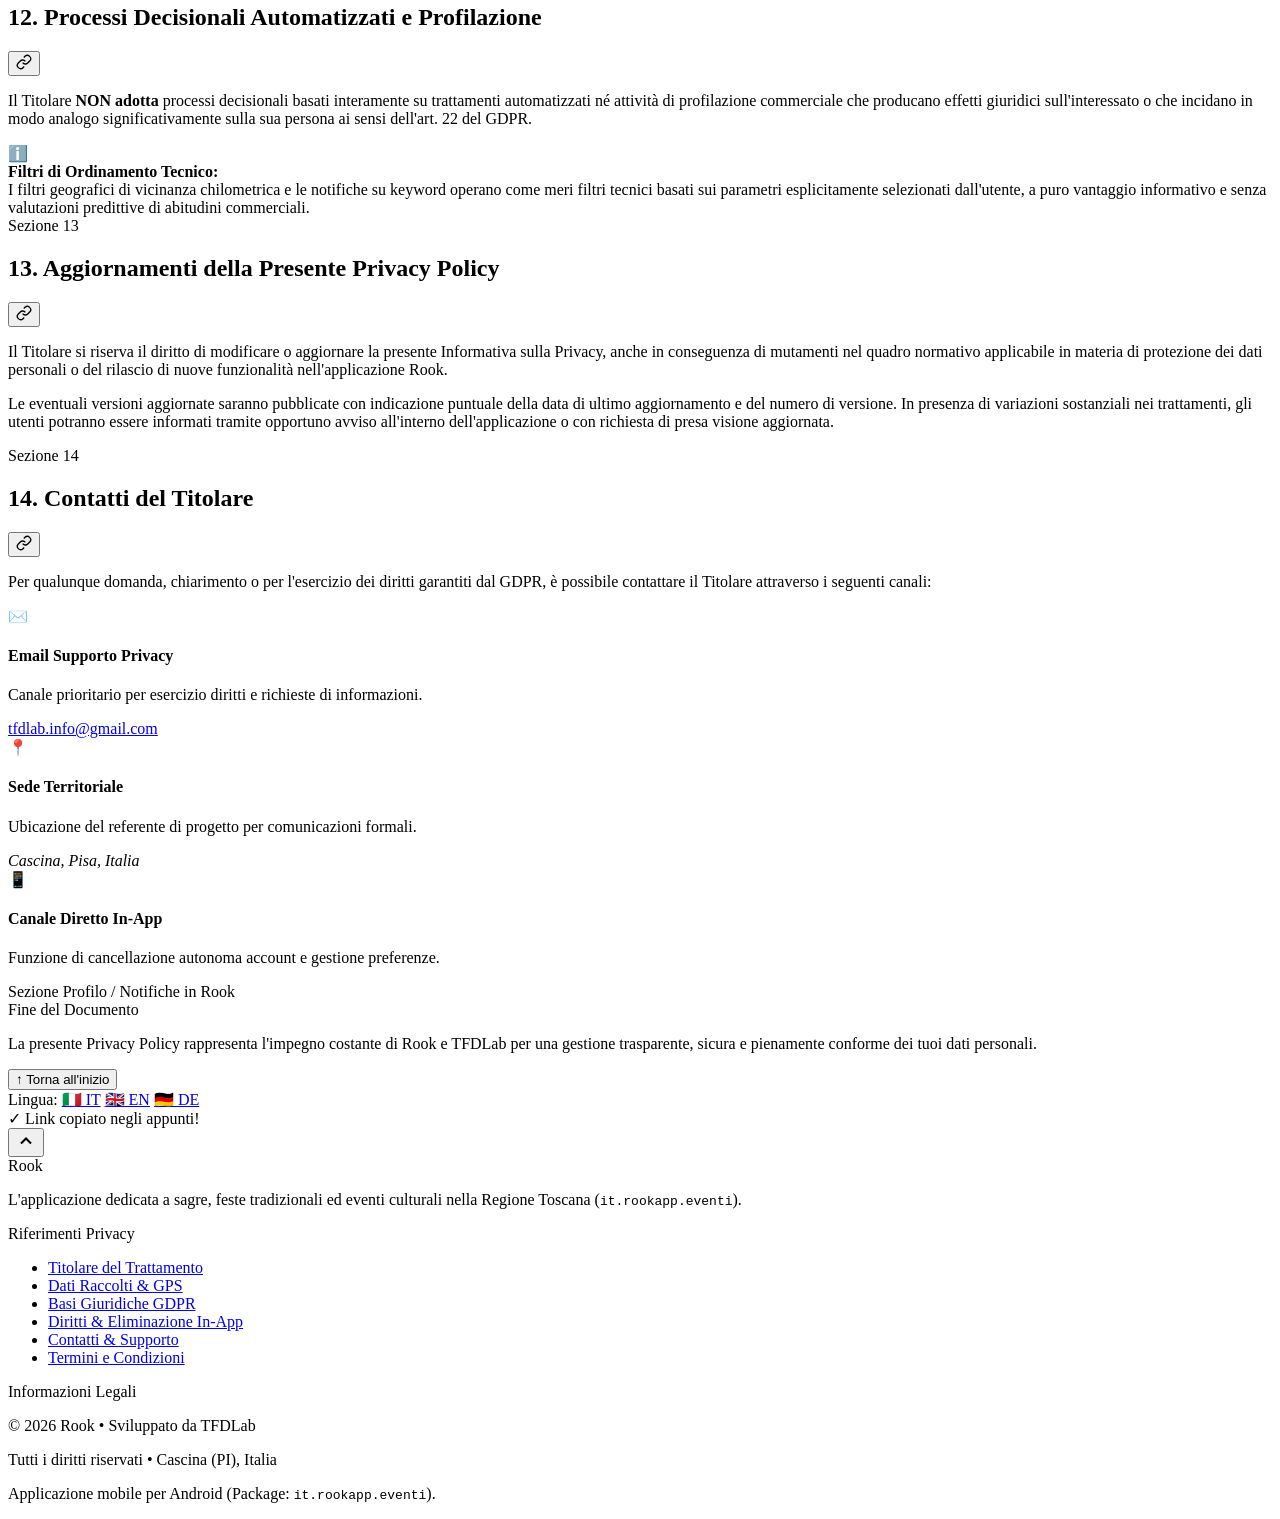
==== commit cf8d80d8: "i18n: sostituito tasto stampa con selettore lingua (IT, EN, DE)" ====
--- a/index.html
+++ b/index.html
@@ -15,7 +15,7 @@
   <link rel="preconnect" href="https://fonts.gstatic.com" crossorigin>
   <link href="https://fonts.googleapis.com/css2?family=Plus+Jakarta+Sans:ital,wght@0,300;0,400;0,500;0,600;0,700;0,800;1,400&family=JetBrains+Mono:wght@400;500;700&display=swap" rel="stylesheet">
 
-  <link rel="stylesheet" href="style.css">
+  <link rel="stylesheet" href="/privacy/style.css">
 </head>
 <body>
   <!-- Barra di Avanzamento Lettura -->
@@ -56,15 +56,37 @@
           <span class="search-shortcut" title="Premi / o Ctrl+K per cercare">/</span>
         </div>
 
-        <!-- Pulsante Stampa / PDF -->
-        <button id="printBtn" class="action-btn" title="Stampa o salva come PDF">
-          <svg viewBox="0 0 24 24" width="18" height="18" fill="none" stroke="currentColor" stroke-width="2">
-            <polyline points="6 9 6 2 18 2 18 9"></polyline>
-            <path d="M6 18H4a2 2 0 0 1-2-2v-5a2 2 0 0 1 2-2h16a2 2 0 0 1 2 2v5a2 2 0 0 1-2 2h-2"></path>
-            <rect x="6" y="14" width="12" height="8"></rect>
-          </svg>
-          <span class="btn-text">Stampa / PDF</span>
-        </button>
+        <!-- Selettore Lingua / Language Switcher -->
+        <div class="lang-switcher" id="langSwitcher">
+          <button id="langBtn" class="action-btn lang-btn" aria-haspopup="true" aria-expanded="false" title="Cambia lingua / Switch language">
+            <svg class="icon-globe" viewBox="0 0 24 24" width="18" height="18" fill="none" stroke="currentColor" stroke-width="2">
+              <circle cx="12" cy="12" r="10"></circle>
+              <line x1="2" y1="12" x2="22" y2="12"></line>
+              <path d="M12 2a15.3 15.3 0 0 1 4 10 15.3 15.3 0 0 1-4 10 15.3 15.3 0 0 1-4-10 15.3 15.3 0 0 1 4-10z"></path>
+            </svg>
+            <span class="btn-text">IT</span>
+            <svg class="icon-chevron" viewBox="0 0 24 24" width="14" height="14" fill="none" stroke="currentColor" stroke-width="2">
+              <polyline points="6 9 12 15 18 9"></polyline>
+            </svg>
+          </button>
+          <div class="lang-dropdown" id="langDropdown" role="menu">
+            <a href="#" class="lang-dropdown-item active" data-lang="it" role="menuitem">
+              <span class="flag">🇮🇹</span>
+              <span class="label">Italiano</span>
+              <span class="check">✓</span>
+            </a>
+            <a href="en.html" class="lang-dropdown-item" data-lang="en" role="menuitem">
+              <span class="flag">🇬🇧</span>
+              <span class="label">English</span>
+              <span class="check">✓</span>
+            </a>
+            <a href="de.html" class="lang-dropdown-item" data-lang="de" role="menuitem">
+              <span class="flag">🇩🇪</span>
+              <span class="label">Deutsch</span>
+              <span class="check">✓</span>
+            </a>
+          </div>
+        </div>
 
         <!-- Selettore Tema Chiaro/Scuro -->
         <button id="themeToggle" class="action-btn theme-btn" aria-label="Cambia tema chiaro/scuro" title="Cambia tema chiaro/scuro">
@@ -256,7 +278,7 @@
               Il presente documento descrive le modalità, le finalità e le garanzie con cui vengono raccolti, trattati e conservati i dati personali degli utenti che accedono, navigano o interagiscono con l'applicazione mobile <strong>"Rook"</strong> (distribuita su Google Play Store con l'identificativo pacchetto <code>it.rookapp.eventi</code>, originariamente concepita in fase di prototipo come <em>"CosaFare"</em>) e i servizi cloud e backend a essa collegati.
             </p>
             <p style="margin-top: 8px; margin-bottom: 0; font-size: 0.875rem;">
-              <strong>Documento correlato:</strong> <a href="https://coccodrillo44.github.io/Termini-e-Condizioni-Rook/" class="link-styled" target="_blank" rel="noopener noreferrer">Termini e Condizioni di Utilizzo di Rook &rarr;</a>
+              <strong>Documento correlato:</strong> <a href="/terms" class="link-styled">Termini e Condizioni di Utilizzo di Rook &rarr;</a>
             </p>
           </div>
         </div>
@@ -1145,14 +1167,12 @@
             <button onclick="window.scrollTo({ top: 0, behavior: 'smooth' })" class="btn-secondary">
               &uarr; Torna all'inizio
             </button>
-            <button onclick="window.print()" class="btn-primary">
-              <svg viewBox="0 0 24 24" width="16" height="16" fill="none" stroke="currentColor" stroke-width="2" style="margin-right:6px;">
-                <polyline points="6 9 6 2 18 2 18 9"></polyline>
-                <path d="M6 18H4a2 2 0 0 1-2-2v-5a2 2 0 0 1 2-2h16a2 2 0 0 1 2 2v5a2 2 0 0 1-2 2h-2"></path>
-                <rect x="6" y="14" width="12" height="8"></rect>
-              </svg>
-              Stampa o Salva PDF
-            </button>
+            <div class="closure-lang-group" aria-label="Cambia lingua">
+              <span class="closure-lang-label">Lingua:</span>
+              <a href="#" class="closure-lang-btn active" data-lang="it">🇮🇹 IT</a>
+              <a href="en.html" class="closure-lang-btn" data-lang="en">🇬🇧 EN</a>
+              <a href="de.html" class="closure-lang-btn" data-lang="de">🇩🇪 DE</a>
+            </div>
           </div>
         </div>
 
@@ -1190,7 +1210,7 @@
           <li><a href="#sec-4">Basi Giuridiche GDPR</a></li>
           <li><a href="#sec-10">Diritti & Eliminazione In-App</a></li>
           <li><a href="#sec-14">Contatti & Supporto</a></li>
-          <li><a href="https://coccodrillo44.github.io/Termini-e-Condizioni-Rook/" target="_blank" rel="noopener noreferrer">Termini e Condizioni</a></li>
+          <li><a href="/terms">Termini e Condizioni</a></li>
         </ul>
       </div>
       <div class="footer-meta">
@@ -1202,6 +1222,6 @@
     </div>
   </footer>
 
-  <script src="script.js"></script>
+  <script src="/privacy/script.js"></script>
 </body>
 </html>
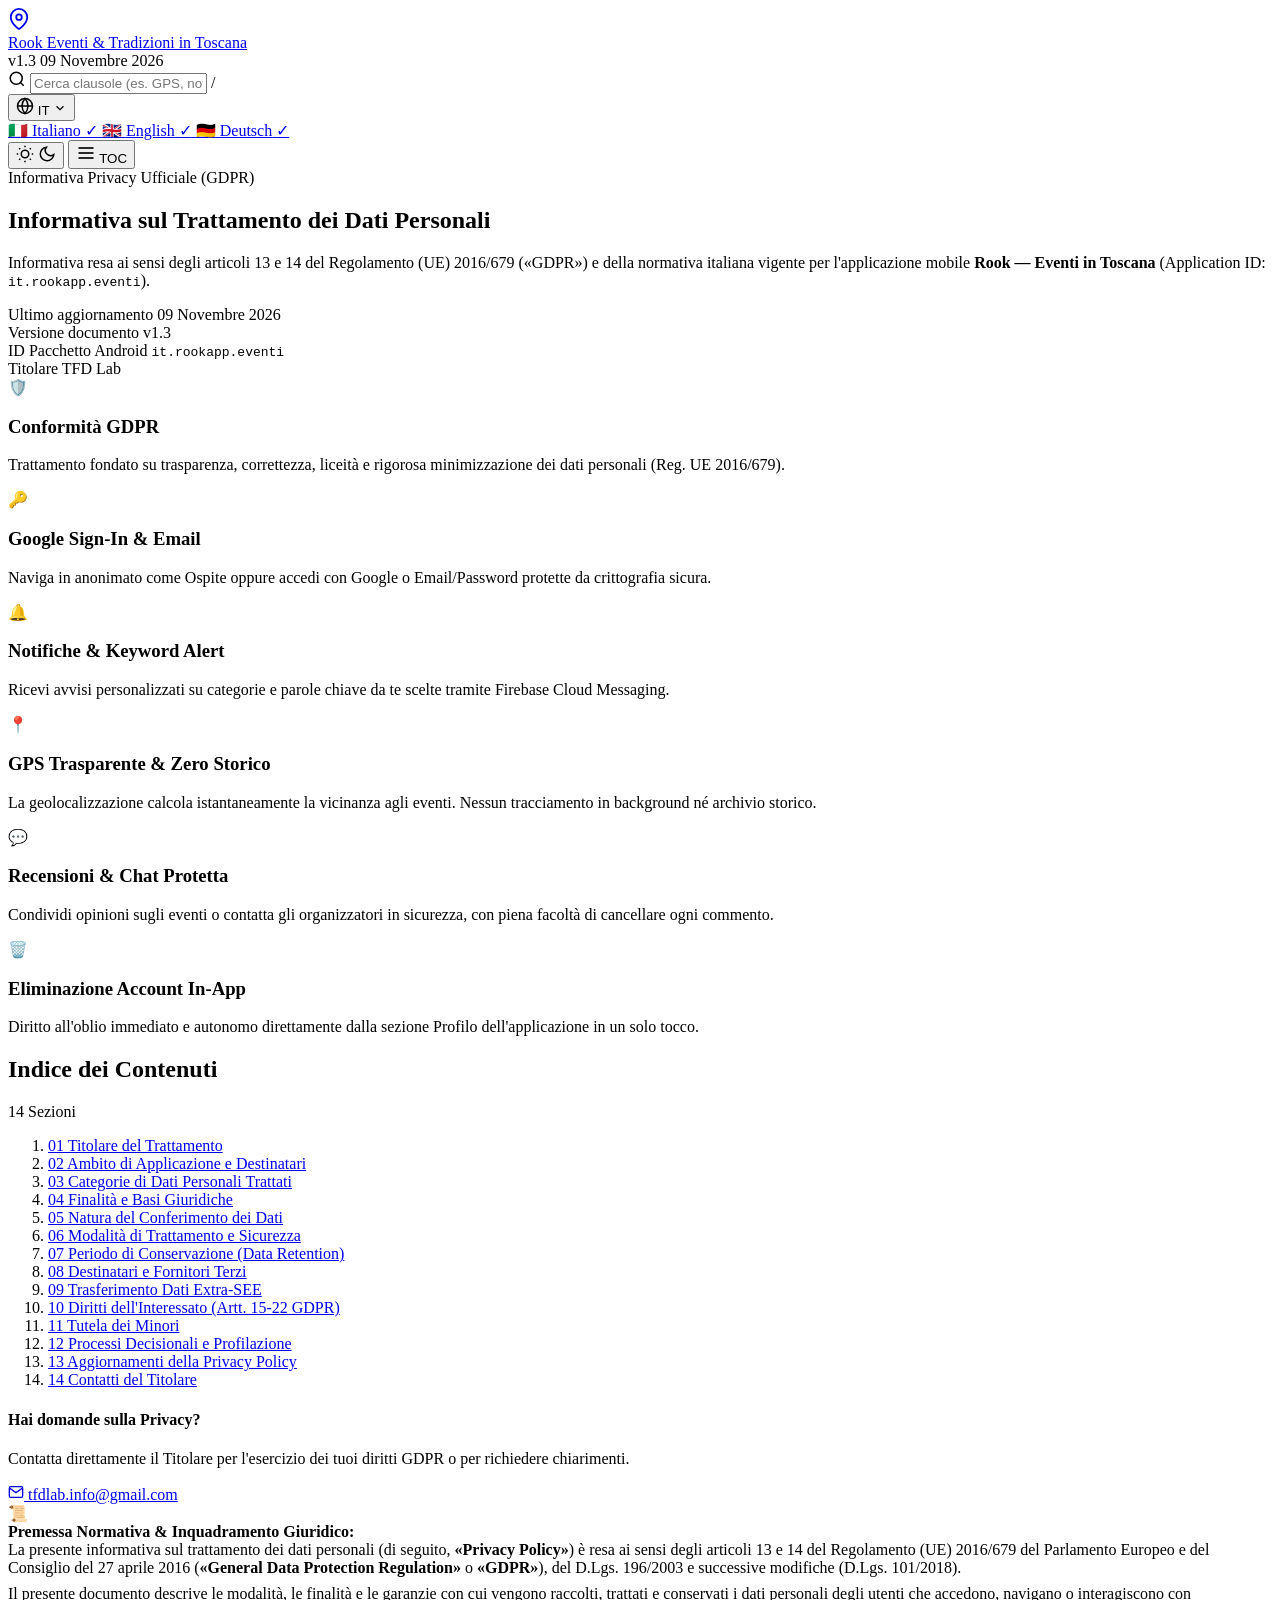
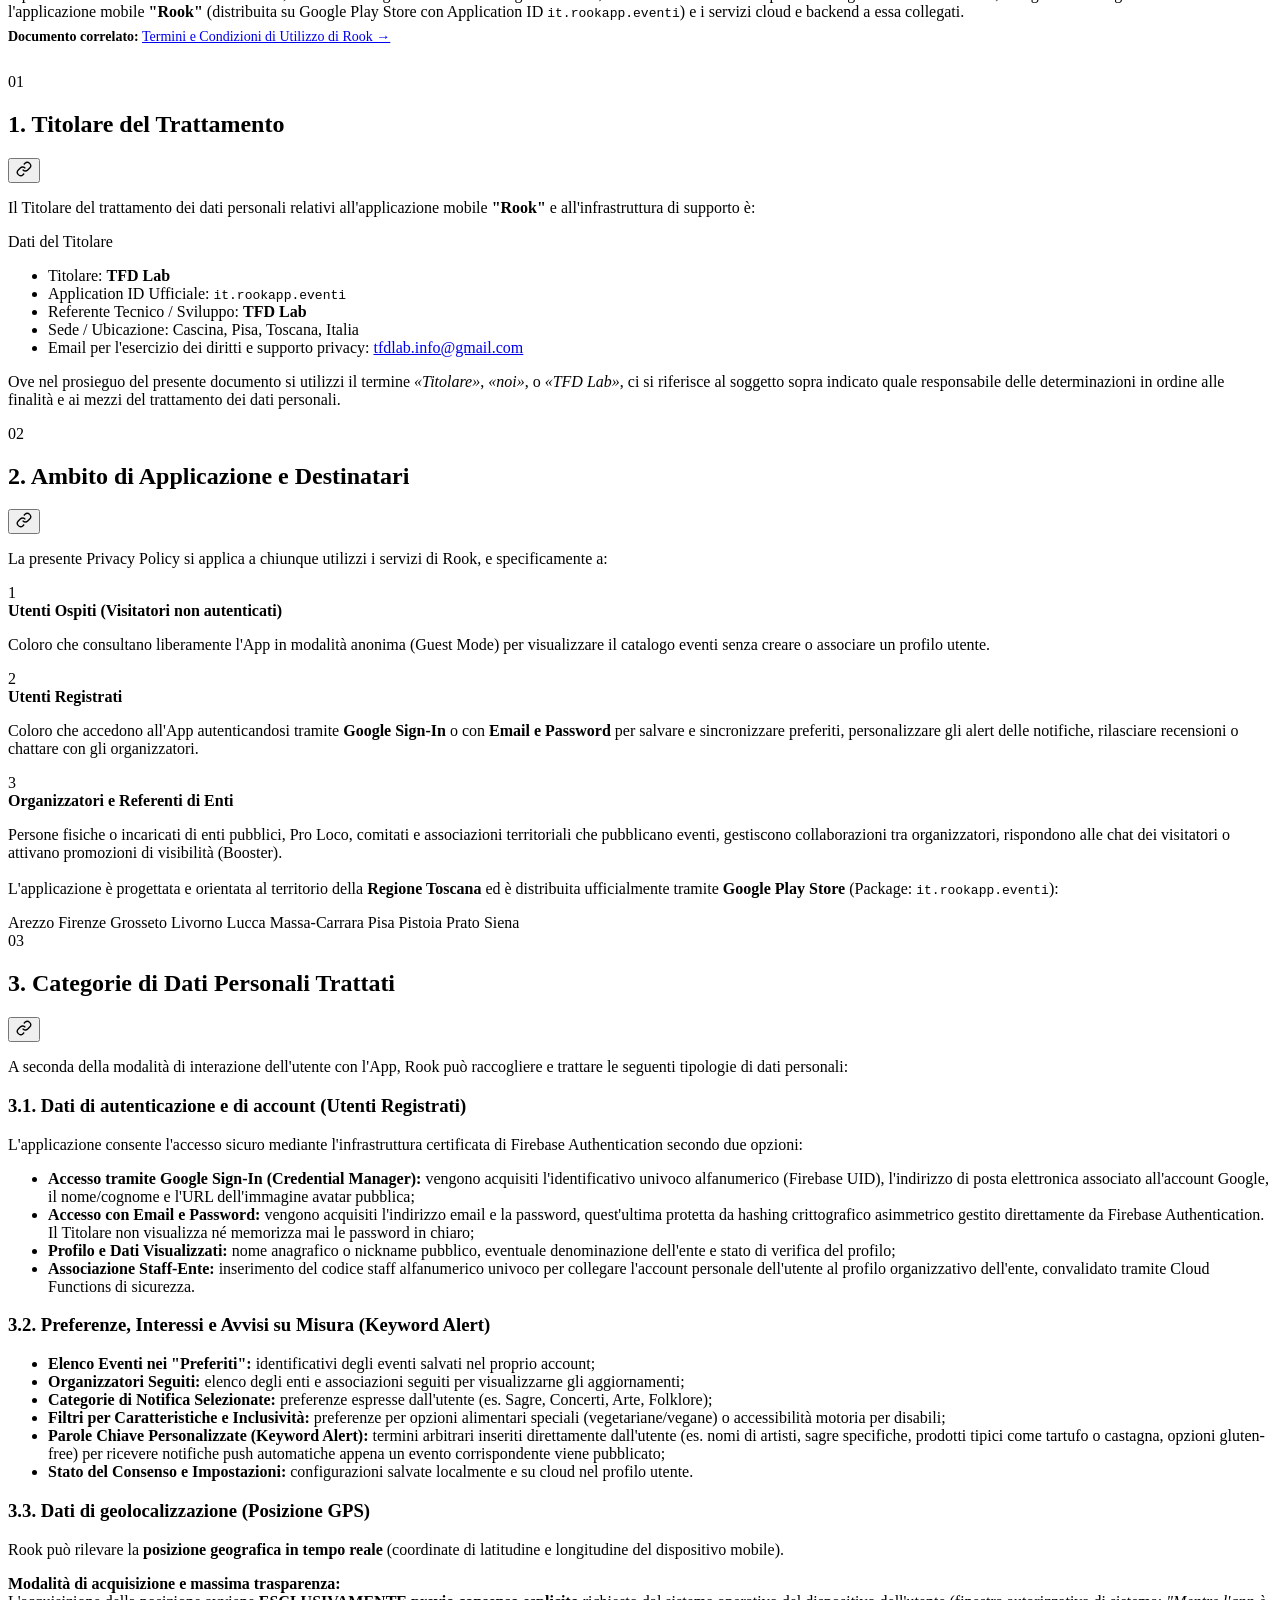
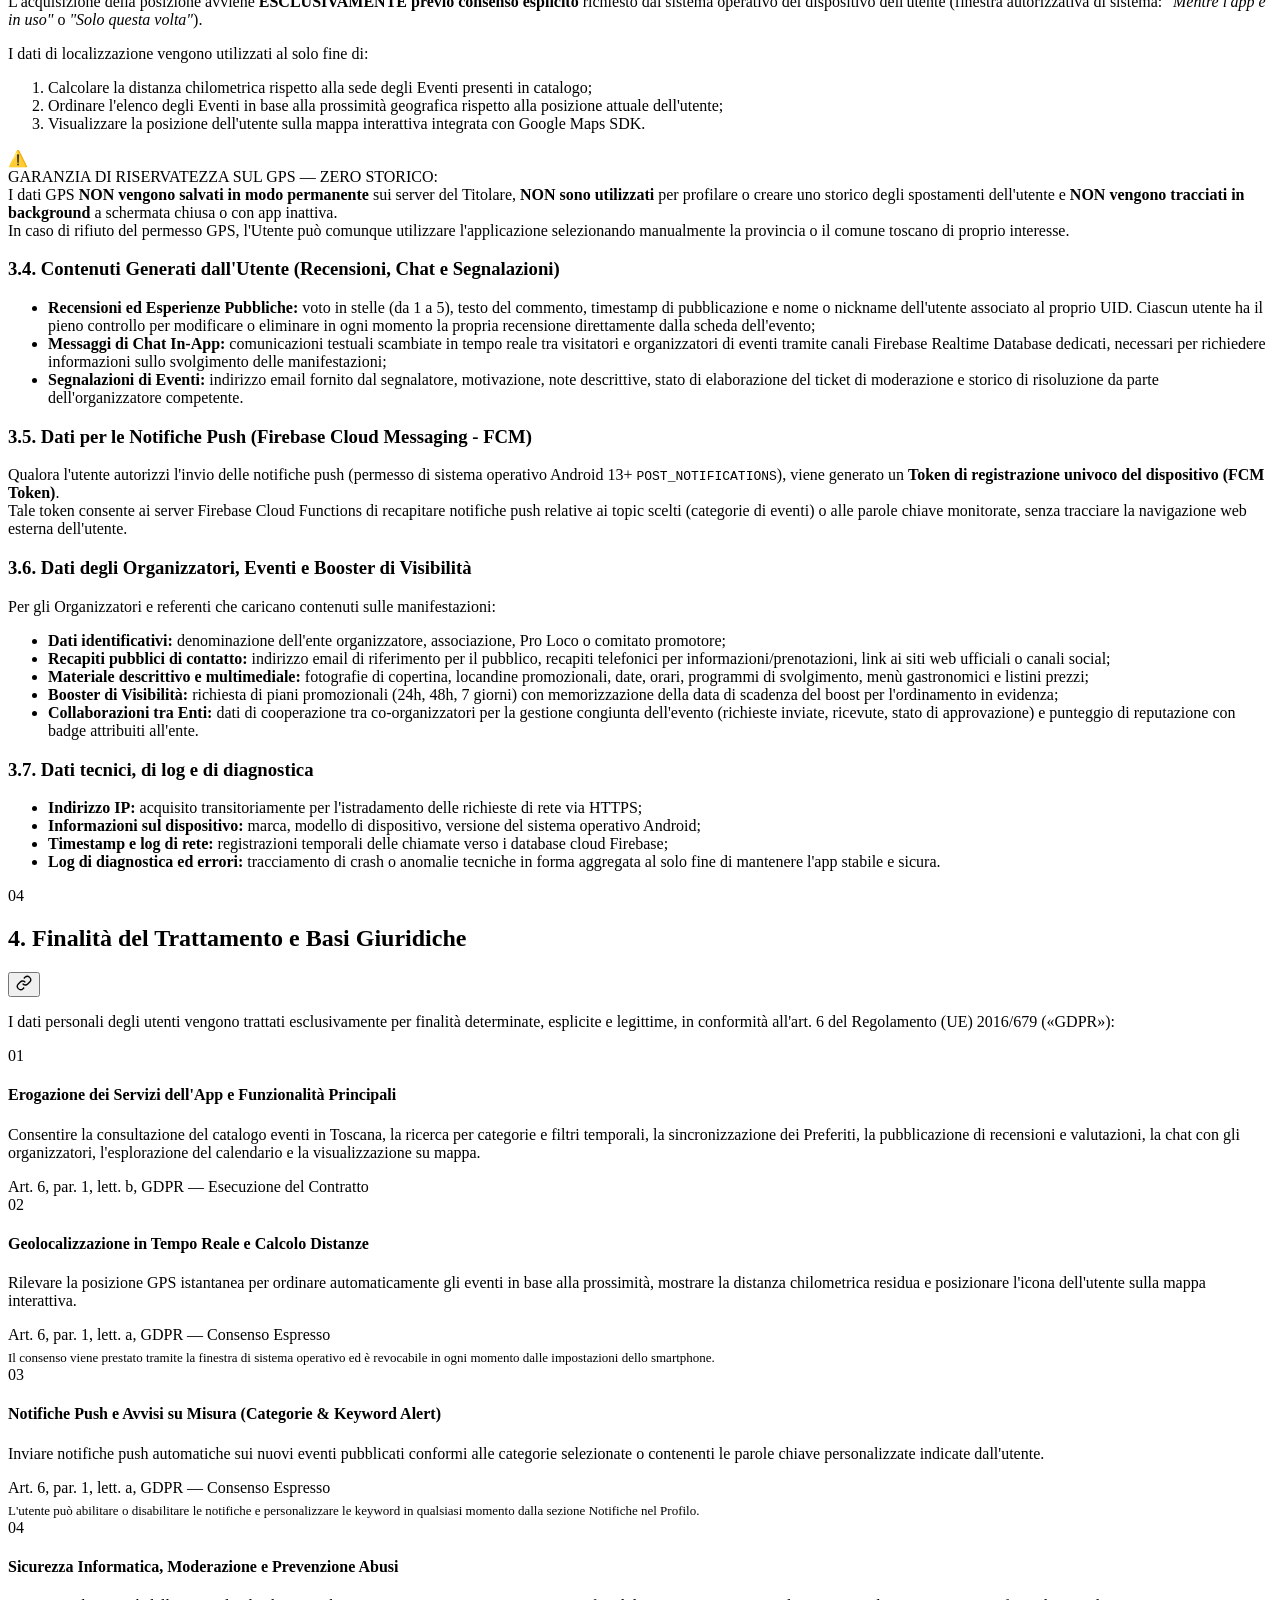
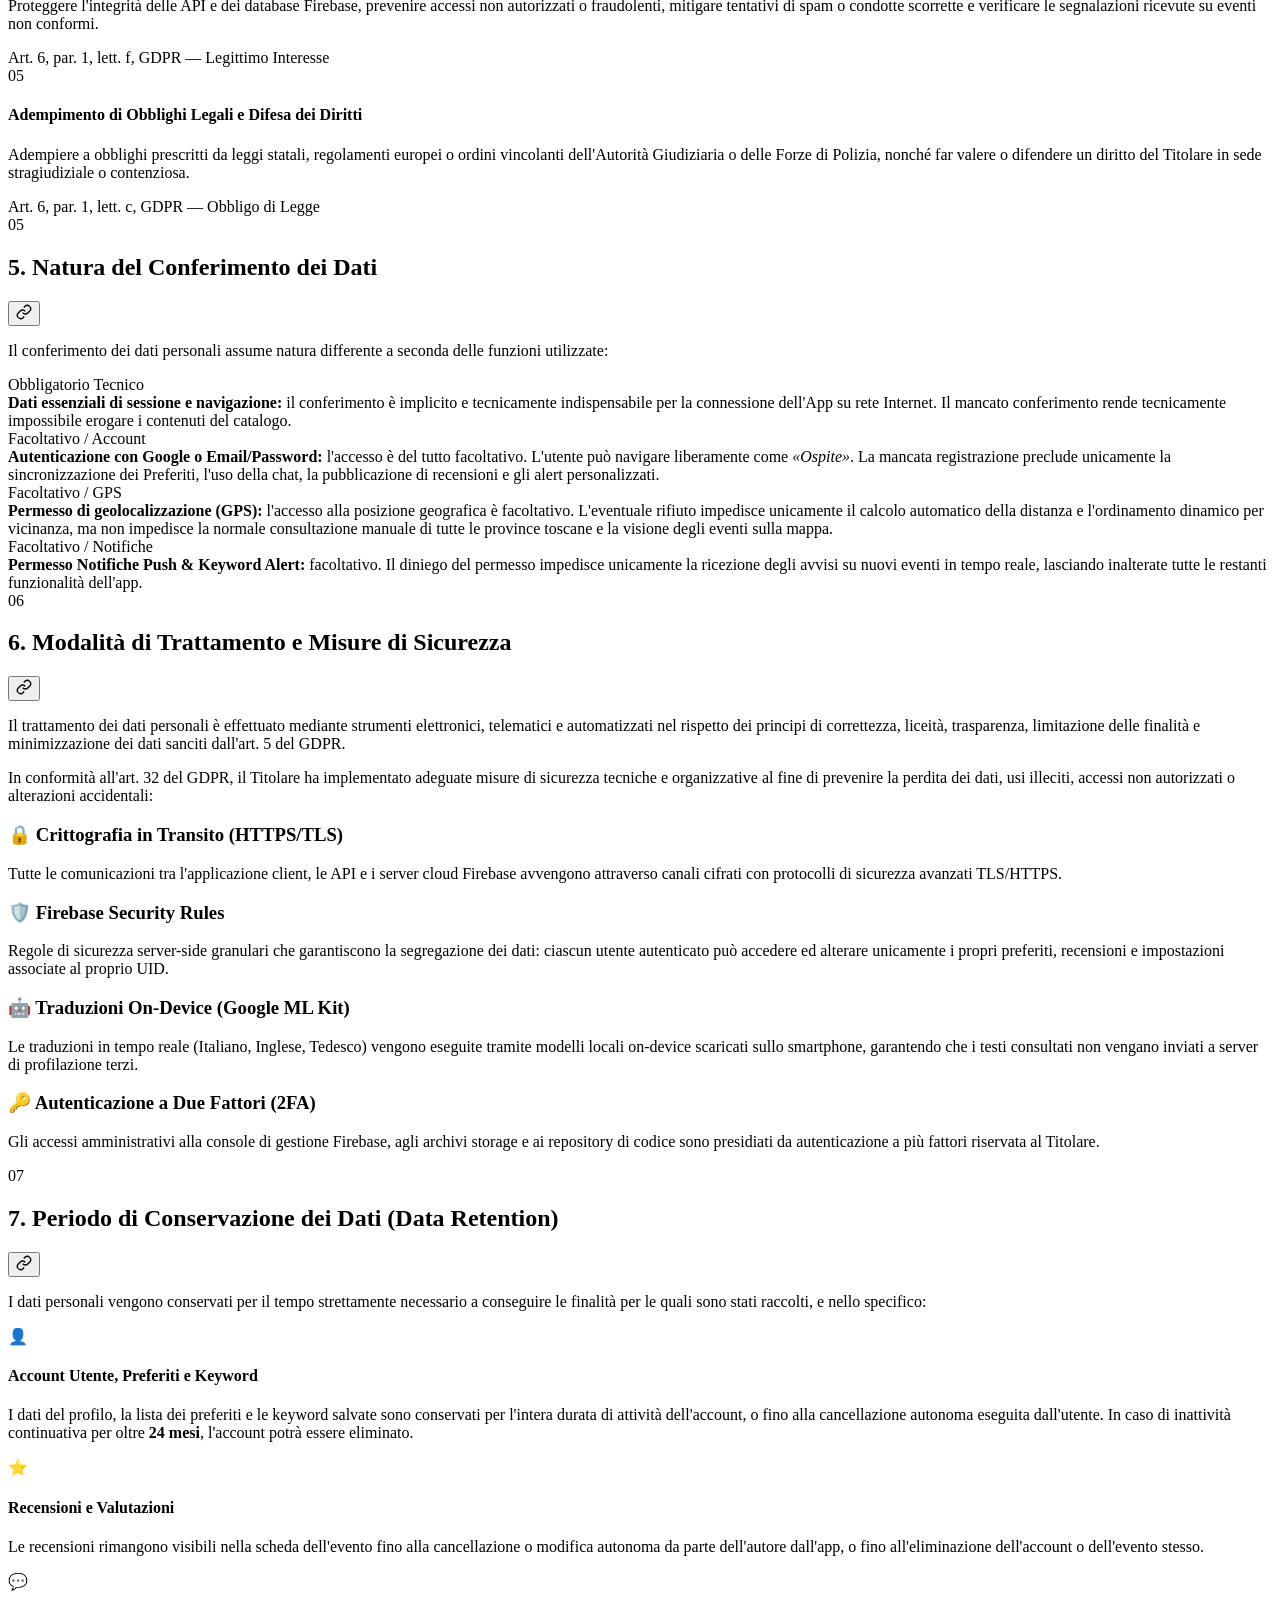
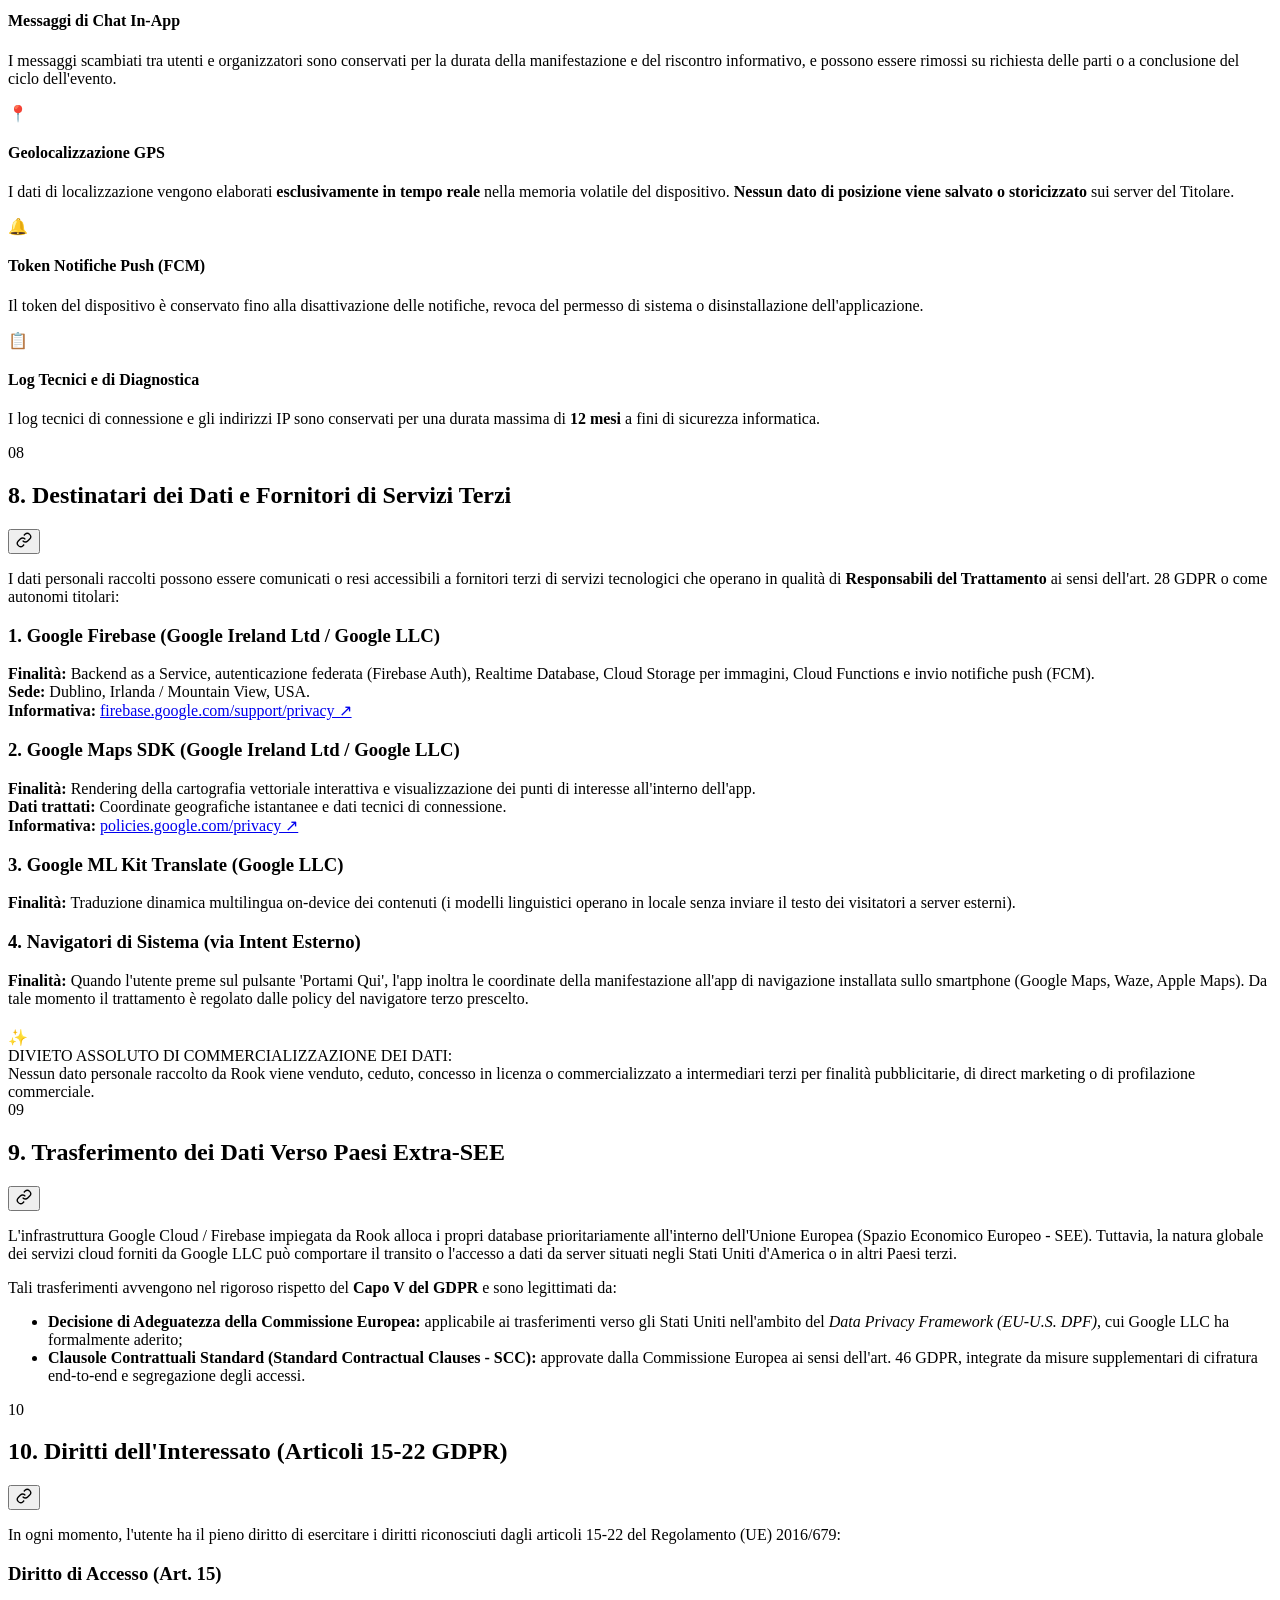
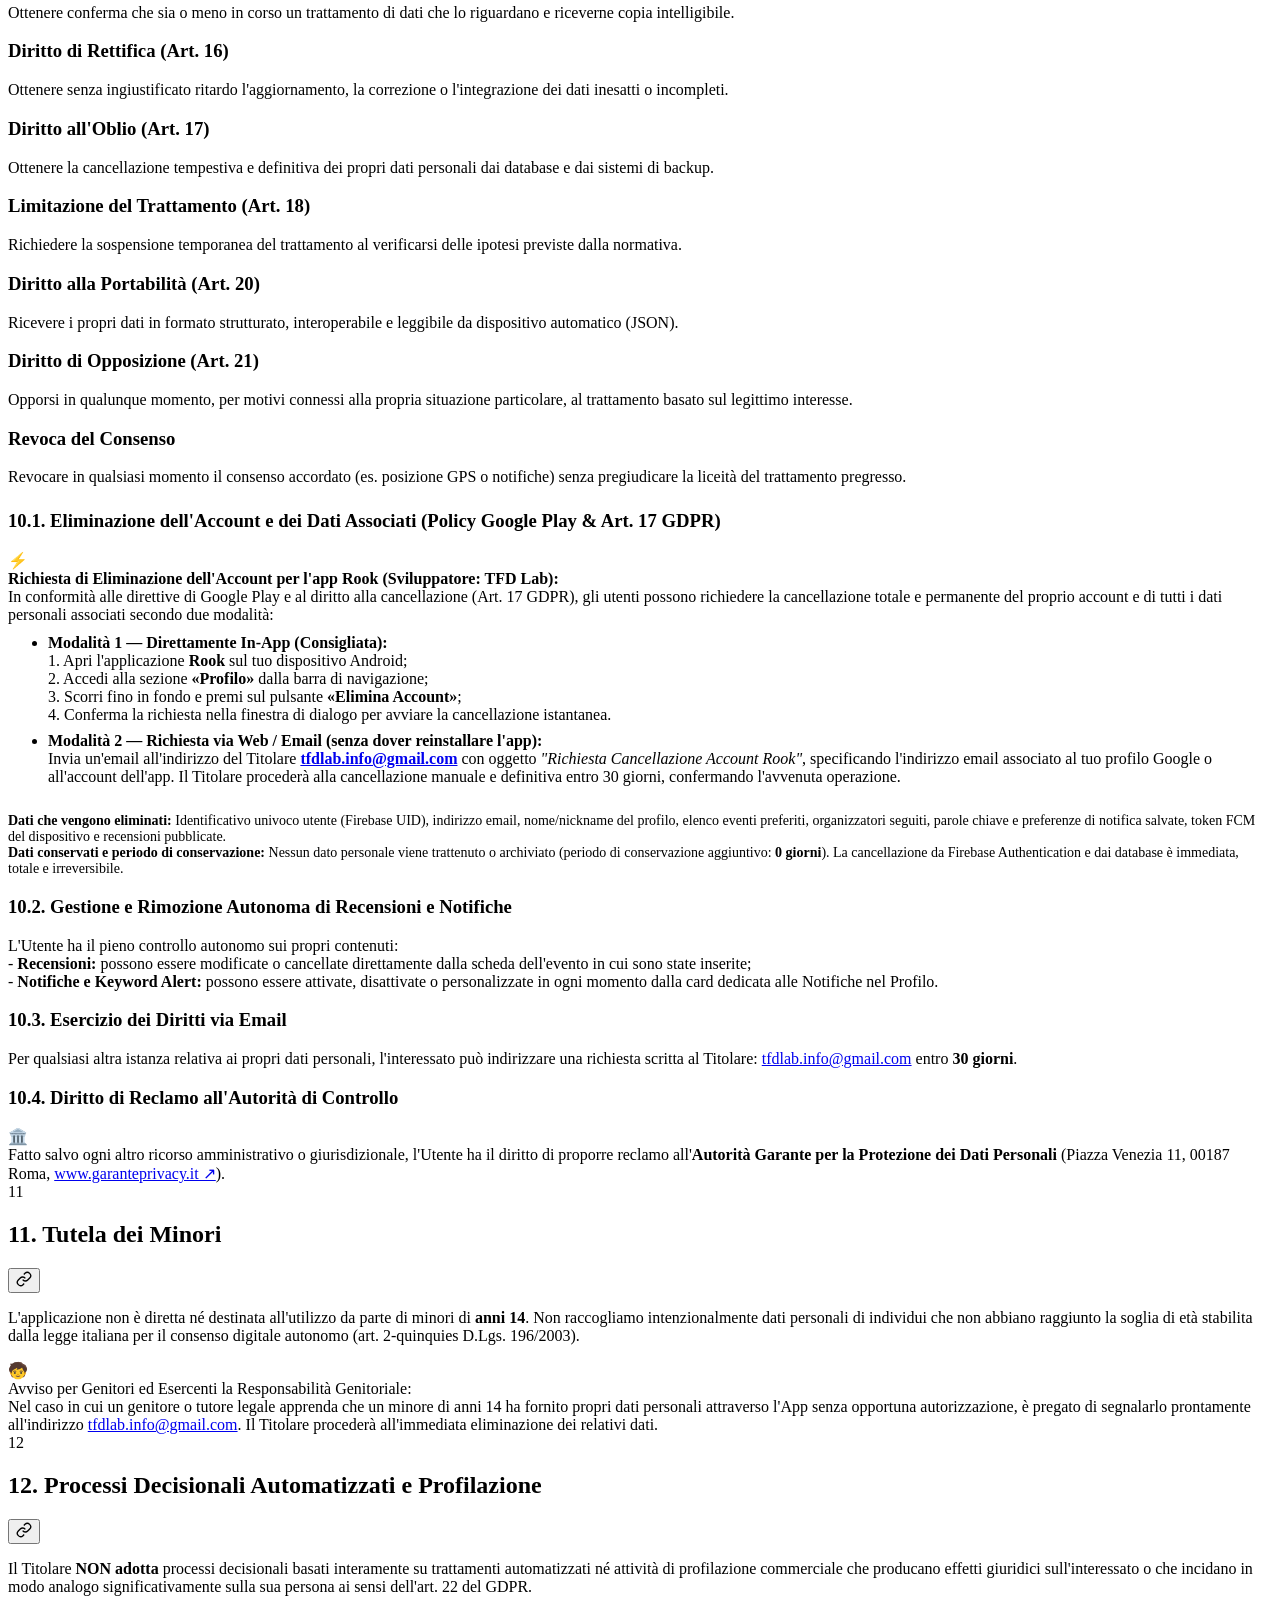
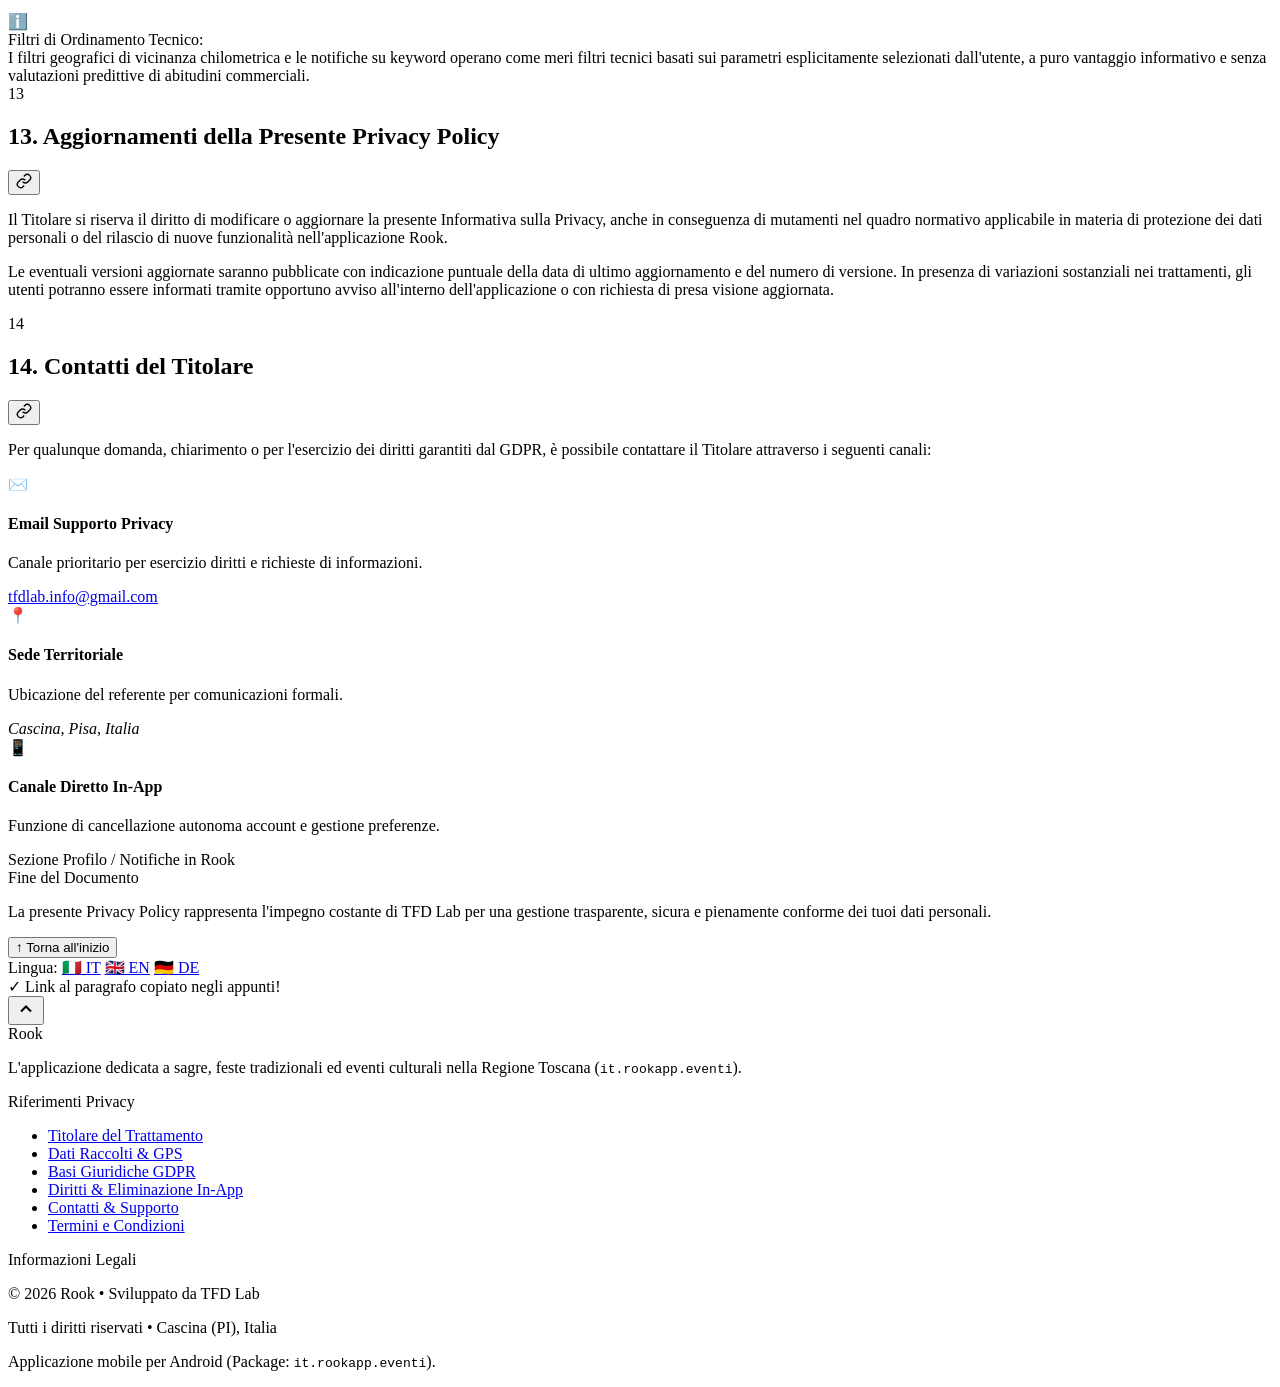
==== commit 65dbd803: "Aggiornamento Privacy Policy: routing multilingua corretto, rimozione tempo di lettura, gestore TFD " ====
--- a/index.html
+++ b/index.html
@@ -2,7 +2,7 @@
 <html lang="it">
 <head>
   <meta charset="UTF-8">
-  <meta name="viewport" content="width=device-width, initial-scale=1.0">
+  <meta name="viewport" content="width=device-width, initial-scale=1.0, maximum-scale=5.0">
   <title>Informativa Privacy — Rook</title>
   <meta name="description" content="Informativa sul trattamento dei dati personali (Privacy Policy) dell'applicazione mobile Rook - Eventi in Toscana (it.rookapp.eventi) ai sensi del Regolamento UE 2016/679 (GDPR).">
   <meta name="theme-color" content="#c84b31">
@@ -18,16 +18,16 @@
   <link rel="stylesheet" href="/privacy/style.css">
 </head>
 <body>
-  <!-- Barra di Avanzamento Lettura -->
+  <!-- Reading Progress Bar -->
   <div id="readingProgress" class="reading-progress-bar" aria-hidden="true"></div>
 
-  <!-- Intestazione Principale / Header -->
+  <!-- Header -->
   <header class="site-header">
     <div class="header-container">
       <div class="brand-group">
-        <a href="#hero" class="brand-logo" aria-label="Torna all'inizio">
+        <a href="#hero" class="brand-logo" aria-label="Home">
           <span class="logo-icon">
-            <svg viewBox="0 0 24 24" width="24" height="24" fill="none" stroke="currentColor" stroke-width="2" stroke-linecap="round" stroke-linejoin="round">
+            <svg viewBox="0 0 24 24" width="22" height="22" fill="none" stroke="currentColor" stroke-width="2" stroke-linecap="round" stroke-linejoin="round">
               <path d="M21 10c0 7-9 13-9 13s-9-6-9-13a9 9 0 0 1 18 0z"></path>
               <circle cx="12" cy="10" r="3"></circle>
             </svg>
@@ -43,22 +43,22 @@
         </div>
       </div>
 
-      <!-- Azioni dell'Header -->
+      <!-- Header Actions -->
       <div class="header-actions">
-        <!-- Campo di Ricerca Rapida -->
+        <!-- Quick Search Box -->
         <div class="search-box">
           <svg class="search-icon" viewBox="0 0 24 24" width="18" height="18" fill="none" stroke="currentColor" stroke-width="2">
             <circle cx="11" cy="11" r="8"></circle>
             <line x1="21" y1="21" x2="16.65" y2="16.65"></line>
           </svg>
-          <input type="text" id="searchInput" placeholder="Cerca clausole (es. GPS, notifiche, keyword, recensioni)..." aria-label="Cerca nell'informativa privacy">
-          <button id="clearSearchBtn" class="clear-search-btn" aria-label="Cancella ricerca" hidden>&times;</button>
-          <span class="search-shortcut" title="Premi / o Ctrl+K per cercare">/</span>
+          <input type="text" id="searchInput" placeholder="Cerca clausole (es. GPS, notifiche, keyword, recensioni)..." aria-label="Search">
+          <button id="clearSearchBtn" class="clear-search-btn" aria-label="Clear" hidden>&times;</button>
+          <span class="search-shortcut" title="Press / or Ctrl+K to search">/</span>
         </div>
 
-        <!-- Selettore Lingua / Language Switcher -->
+        <!-- Language Switcher Dropdown (Absolute Paths) -->
         <div class="lang-switcher" id="langSwitcher">
-          <button id="langBtn" class="action-btn lang-btn" aria-haspopup="true" aria-expanded="false" title="Cambia lingua / Switch language">
+          <button id="langBtn" class="action-btn lang-btn" aria-haspopup="true" aria-expanded="false" title="Switch language">
             <svg class="icon-globe" viewBox="0 0 24 24" width="18" height="18" fill="none" stroke="currentColor" stroke-width="2">
               <circle cx="12" cy="12" r="10"></circle>
               <line x1="2" y1="12" x2="22" y2="12"></line>
@@ -70,17 +70,17 @@
             </svg>
           </button>
           <div class="lang-dropdown" id="langDropdown" role="menu">
-            <a href="#" class="lang-dropdown-item active" data-lang="it" role="menuitem">
+            <a href="/privacy" class="lang-dropdown-item active" data-lang="it" role="menuitem">
               <span class="flag">🇮🇹</span>
               <span class="label">Italiano</span>
               <span class="check">✓</span>
             </a>
-            <a href="en.html" class="lang-dropdown-item" data-lang="en" role="menuitem">
+            <a href="/privacy/en" class="lang-dropdown-item" data-lang="en" role="menuitem">
               <span class="flag">🇬🇧</span>
               <span class="label">English</span>
               <span class="check">✓</span>
             </a>
-            <a href="de.html" class="lang-dropdown-item" data-lang="de" role="menuitem">
+            <a href="/privacy/de" class="lang-dropdown-item" data-lang="de" role="menuitem">
               <span class="flag">🇩🇪</span>
               <span class="label">Deutsch</span>
               <span class="check">✓</span>
@@ -88,8 +88,8 @@
           </div>
         </div>
 
-        <!-- Selettore Tema Chiaro/Scuro -->
-        <button id="themeToggle" class="action-btn theme-btn" aria-label="Cambia tema chiaro/scuro" title="Cambia tema chiaro/scuro">
+        <!-- Light/Dark Theme Switcher -->
+        <button id="themeToggle" class="action-btn theme-btn" aria-label="Toggle dark/light theme" title="Toggle theme">
           <svg class="icon-sun" viewBox="0 0 24 24" width="18" height="18" fill="none" stroke="currentColor" stroke-width="2">
             <circle cx="12" cy="12" r="5"></circle>
             <line x1="12" y1="1" x2="12" y2="3"></line>
@@ -106,34 +106,34 @@
           </svg>
         </button>
 
-        <!-- Toggle Menù Mobile Indice -->
-        <button id="mobileTocToggle" class="action-btn mobile-toc-btn" aria-label="Apri indice dei contenuti">
+        <!-- Mobile TOC Toggle -->
+        <button id="mobileTocToggle" class="action-btn mobile-toc-btn" aria-label="Toggle contents index">
           <svg viewBox="0 0 24 24" width="20" height="20" fill="none" stroke="currentColor" stroke-width="2">
             <line x1="3" y1="12" x2="21" y2="12"></line>
             <line x1="3" y1="6" x2="21" y2="6"></line>
             <line x1="3" y1="18" x2="21" y2="18"></line>
           </svg>
-          <span class="btn-text">Indice</span>
+          <span class="btn-text">TOC</span>
         </button>
       </div>
     </div>
   </header>
 
-  <!-- Banner Conteggio Risultati Ricerca -->
+  <!-- Search Results Counter -->
   <div id="searchStatusBar" class="search-status-bar" hidden>
     <div class="search-status-inner">
-      <span id="searchResultCount">0 corrispondenze trovate</span>
+      <span id="searchResultCount">0 matches found</span>
       <div class="search-nav-controls">
-        <button id="prevMatchBtn" title="Precedente (Shift+Enter)">&uarr;</button>
-        <button id="nextMatchBtn" title="Successivo (Enter)">&darr;</button>
+        <button id="prevMatchBtn" title="Previous (Shift+Enter)">&uarr;</button>
+        <button id="nextMatchBtn" title="Next (Enter)">&darr;</button>
         <button id="closeSearchAlertBtn" class="close-search">&times;</button>
       </div>
     </div>
   </div>
 
-  <!-- Contenitore Principale -->
+  <!-- Main Container -->
   <div class="main-wrapper">
-    <!-- Hero Section / Introduzione -->
+    <!-- Hero Section -->
     <section id="hero" class="hero-section">
       <div class="hero-content">
         <div class="hero-badge">
@@ -145,7 +145,7 @@
           Informativa resa ai sensi degli articoli 13 e 14 del Regolamento (UE) 2016/679 («GDPR») e della normativa italiana vigente per l'applicazione mobile <strong>Rook — Eventi in Toscana</strong> (Application ID: <code>it.rookapp.eventi</code>).
         </p>
 
-        <!-- Informazioni Metadati -->
+        <!-- Metadata Strip (No Reading Time, Gestore = TFD Lab) -->
         <div class="meta-strip">
           <div class="meta-item">
             <span class="meta-label">Ultimo aggiornamento</span>
@@ -154,7 +154,7 @@
           <div class="meta-divider"></div>
           <div class="meta-item">
             <span class="meta-label">Versione documento</span>
-            <span class="meta-value">v1.2</span>
+            <span class="meta-value">v1.3</span>
           </div>
           <div class="meta-divider"></div>
           <div class="meta-item">
@@ -163,17 +163,12 @@
           </div>
           <div class="meta-divider"></div>
           <div class="meta-item">
-            <span class="meta-label">Titolare / Sviluppo</span>
-            <span class="meta-value">Progetto Rook &bull; TFDLab</span>
-          </div>
-          <div class="meta-divider"></div>
-          <div class="meta-item">
-            <span class="meta-label">Tempo di lettura</span>
-            <span class="meta-value" id="readTimeEstimate">~8 minuti</span>
+            <span class="meta-label">Titolare</span>
+            <span class="meta-value">TFD Lab</span>
           </div>
         </div>
 
-        <!-- Schede Punti Chiave in Sintesi -->
+        <!-- Key Points Cards Grid -->
         <div class="key-points-grid">
           <div class="point-card">
             <div class="point-icon">🛡️</div>
@@ -221,9 +216,9 @@
       </div>
     </section>
 
-    <!-- Layout a due colonne: Sidebar Indice + Contenuto Documento -->
+    <!-- Two-column Layout: TOC Sidebar + Document Content -->
     <div class="content-layout">
-      <!-- Sidebar Indice (TOC) -->
+      <!-- Sidebar TOC -->
       <aside class="sidebar-wrapper" id="sidebarWrapper">
         <div class="sidebar-sticky">
           <div class="sidebar-header">
@@ -231,7 +226,7 @@
             <span class="toc-counter">14 Sezioni</span>
           </div>
 
-          <nav class="toc-nav" id="tocNav" aria-label="Indice dei capitoli privacy">
+          <nav class="toc-nav" id="tocNav" aria-label="TOC">
             <ol class="toc-list">
               <li><a href="#sec-1" class="toc-link"><span class="toc-num">01</span> Titolare del Trattamento</a></li>
               <li><a href="#sec-2" class="toc-link"><span class="toc-num">02</span> Ambito di Applicazione e Destinatari</a></li>
@@ -250,7 +245,7 @@
             </ol>
           </nav>
 
-          <!-- Riquadro Supporto Rapido Sidebar -->
+          <!-- Sidebar Help Card -->
           <div class="sidebar-help-card">
             <h4>Hai domande sulla Privacy?</h4>
             <p>Contatta direttamente il Titolare per l'esercizio dei tuoi diritti GDPR o per richiedere chiarimenti.</p>
@@ -265,17 +260,17 @@
         </div>
       </aside>
 
-      <!-- Corpo del Testo Legale -->
+      <!-- Legal Document Content -->
       <main class="legal-document" id="legalDocument">
 
-        <!-- Box Introduttivo / Premessa Formale -->
+        <!-- Callout Premise -->
         <div class="callout callout-gdpr" style="margin-bottom: 28px;">
           <div class="callout-icon">📜</div>
           <div class="callout-content">
             <strong>Premessa Normativa & Inquadramento Giuridico:</strong><br>
-            La presente informativa sul trattamento dei dati personali (di seguito, <strong>«Privacy Policy»</strong>) è resa ai sensi degli articoli 13 e 14 del Regolamento (UE) 2016/679 del Parlamento Europeo e del Consiglio del 27 aprile 2016 (<strong>«General Data Protection Regulation»</strong> o <strong>«GDPR»</strong>), del D.Lgs. 196/2003 (Codice in materia di protezione dei dati personali) e successive modifiche e integrazioni (D.Lgs. 101/2018).
+            La presente informativa sul trattamento dei dati personali (di seguito, <strong>«Privacy Policy»</strong>) è resa ai sensi degli articoli 13 e 14 del Regolamento (UE) 2016/679 del Parlamento Europeo e del Consiglio del 27 aprile 2016 (<strong>«General Data Protection Regulation»</strong> o <strong>«GDPR»</strong>), del D.Lgs. 196/2003 e successive modifiche (D.Lgs. 101/2018).
             <p style="margin-top: 8px; margin-bottom: 0;">
-              Il presente documento descrive le modalità, le finalità e le garanzie con cui vengono raccolti, trattati e conservati i dati personali degli utenti che accedono, navigano o interagiscono con l'applicazione mobile <strong>"Rook"</strong> (distribuita su Google Play Store con l'identificativo pacchetto <code>it.rookapp.eventi</code>, originariamente concepita in fase di prototipo come <em>"CosaFare"</em>) e i servizi cloud e backend a essa collegati.
+              Il presente documento descrive le modalità, le finalità e le garanzie con cui vengono raccolti, trattati e conservati i dati personali degli utenti che accedono, navigano o interagiscono con l'applicazione mobile <strong>"Rook"</strong> (distribuita su Google Play Store con Application ID <code>it.rookapp.eventi</code>) e i servizi cloud e backend a essa collegati.
             </p>
             <p style="margin-top: 8px; margin-bottom: 0; font-size: 0.875rem;">
               <strong>Documento correlato:</strong> <a href="/terms" class="link-styled">Termini e Condizioni di Utilizzo di Rook &rarr;</a>
@@ -284,41 +279,39 @@
         </div>
 
         <!-- ========================================== -->
-        <!-- SEZIONE 1 -->
+        <!-- SECTION 1 -->
         <!-- ========================================== -->
         <article id="sec-1" class="legal-section">
           <header class="section-header">
-            <span class="section-tag">Sezione 01</span>
+            <span class="section-tag">01</span>
             <div class="title-with-anchor">
               <h2 class="section-title">1. Titolare del Trattamento</h2>
-              <button class="copy-anchor-btn" data-target="sec-1" title="Copia link alla sezione">
-                <svg viewBox="0 0 24 24" width="16" height="16" fill="none" stroke="currentColor" stroke-width="2">
-                  <path d="M10 13a5 5 0 0 0 7.54.54l3-3a5 5 0 0 0-7.07-7.07l-1.72 1.71"></path>
-                  <path d="M14 11a5 5 0 0 0-7.54-.54l-3 3a5 5 0 0 0 7.07 7.07l1.71-1.71"></path>
-                </svg>
-              </button>
-            </div>
-          </header>
-
-          <div class="section-content">
-            <p>
-              Il Titolare del trattamento dei dati personali relativi all'applicazione mobile <strong>"Rook"</strong> e all'infrastruttura di supporto è:
-            </p>
+              <button class="copy-anchor-btn" data-target="sec-1" title="Copy section link">
+                <svg viewBox="0 0 24 24" width="16" height="16" fill="none" stroke="currentColor" stroke-width="2">
+                  <path d="M10 13a5 5 0 0 0 7.54.54l3-3a5 5 0 0 0-7.07-7.07l-1.72 1.71"></path>
+                  <path d="M14 11a5 5 0 0 0-7.54-.54l-3 3a5 5 0 0 0 7.07 7.07l1.71-1.71"></path>
+                </svg>
+              </button>
+            </div>
+          </header>
+
+          <div class="section-content">
+            <p>Il Titolare del trattamento dei dati personali relativi all'applicazione mobile <strong>"Rook"</strong> e all'infrastruttura di supporto è:</p>
 
             <div class="operator-card">
               <div class="operator-badge">Dati del Titolare</div>
               <ul class="operator-details">
                 <li>
-                  <span class="detail-label">Titolare del Progetto:</span>
-                  <span class="detail-value"><strong>Rook</strong> (progetto sviluppato originariamente come <em>CosaFare</em>)</span>
+                  <span class="detail-label">Titolare:</span>
+                  <span class="detail-value"><strong>TFD Lab</strong></span>
                 </li>
                 <li>
                   <span class="detail-label">Application ID Ufficiale:</span>
                   <span class="detail-value"><code>it.rookapp.eventi</code></span>
                 </li>
                 <li>
-                  <span class="detail-label">Sviluppatore / Referente:</span>
-                  <span class="detail-value"><strong>TFDLab</strong></span>
+                  <span class="detail-label">Referente Tecnico / Sviluppo:</span>
+                  <span class="detail-value"><strong>TFD Lab</strong></span>
                 </li>
                 <li>
                   <span class="detail-label">Sede / Ubicazione:</span>
@@ -331,33 +324,29 @@
               </ul>
             </div>
 
-            <p>
-              Ove nel prosieguo del presente documento si utilizzi il termine <em>«Titolare»</em>, <em>«noi»</em>, o <em>«Rook»</em>, ci si riferisce al soggetto sopra indicato quale responsabile delle determinazioni in ordine alle finalità e ai mezzi del trattamento dei dati personali.
-            </p>
-          </div>
-        </article>
-
-        <!-- ========================================== -->
-        <!-- SEZIONE 2 -->
+            <p>Ove nel prosieguo del presente documento si utilizzi il termine <em>«Titolare»</em>, <em>«noi»</em>, o <em>«TFD Lab»</em>, ci si riferisce al soggetto sopra indicato quale responsabile delle determinazioni in ordine alle finalità e ai mezzi del trattamento dei dati personali.</p>
+          </div>
+        </article>
+
+        <!-- ========================================== -->
+        <!-- SECTION 2 -->
         <!-- ========================================== -->
         <article id="sec-2" class="legal-section">
           <header class="section-header">
-            <span class="section-tag">Sezione 02</span>
+            <span class="section-tag">02</span>
             <div class="title-with-anchor">
               <h2 class="section-title">2. Ambito di Applicazione e Destinatari</h2>
-              <button class="copy-anchor-btn" data-target="sec-2" title="Copia link alla sezione">
-                <svg viewBox="0 0 24 24" width="16" height="16" fill="none" stroke="currentColor" stroke-width="2">
-                  <path d="M10 13a5 5 0 0 0 7.54.54l3-3a5 5 0 0 0-7.07-7.07l-1.72 1.71"></path>
-                  <path d="M14 11a5 5 0 0 0-7.54-.54l-3 3a5 5 0 0 0 7.07 7.07l1.71-1.71"></path>
-                </svg>
-              </button>
-            </div>
-          </header>
-
-          <div class="section-content">
-            <p>
-              La presente Privacy Policy si applica a chiunque utilizzi i servizi di Rook, e specificamente a:
-            </p>
+              <button class="copy-anchor-btn" data-target="sec-2" title="Copy section link">
+                <svg viewBox="0 0 24 24" width="16" height="16" fill="none" stroke="currentColor" stroke-width="2">
+                  <path d="M10 13a5 5 0 0 0 7.54.54l3-3a5 5 0 0 0-7.07-7.07l-1.72 1.71"></path>
+                  <path d="M14 11a5 5 0 0 0-7.54-.54l-3 3a5 5 0 0 0 7.07 7.07l1.71-1.71"></path>
+                </svg>
+              </button>
+            </div>
+          </header>
+
+          <div class="section-content">
+            <p>La presente Privacy Policy si applica a chiunque utilizzi i servizi di Rook, e specificamente a:</p>
 
             <div class="scope-cards-list">
               <div class="scope-item">
@@ -367,7 +356,6 @@
                   <p>Coloro che consultano liberamente l'App in modalità anonima (Guest Mode) per visualizzare il catalogo eventi senza creare o associare un profilo utente.</p>
                 </div>
               </div>
-
               <div class="scope-item">
                 <span class="scope-badge">2</span>
                 <div>
@@ -375,7 +363,6 @@
                   <p>Coloro che accedono all'App autenticandosi tramite <strong>Google Sign-In</strong> o con <strong>Email e Password</strong> per salvare e sincronizzare preferiti, personalizzare gli alert delle notifiche, rilasciare recensioni o chattare con gli organizzatori.</p>
                 </div>
               </div>
-
               <div class="scope-item">
                 <span class="scope-badge">3</span>
                 <div>
@@ -385,9 +372,7 @@
               </div>
             </div>
 
-            <p style="margin-top: 18px;">
-              L'applicazione è progettata e orientata al territorio della <strong>Regione Toscana</strong> ed è distribuita ufficialmente tramite <strong>Google Play Store</strong> (Package: <code>it.rookapp.eventi</code>):
-            </p>
+            <p style="margin-top: 18px;">L'applicazione è progettata e orientata al territorio della <strong>Regione Toscana</strong> ed è distribuita ufficialmente tramite <strong>Google Play Store</strong> (Package: <code>it.rookapp.eventi</code>):</p>
 
             <div class="provinces-pills">
               <span class="province-pill">Arezzo</span>
@@ -405,266 +390,205 @@
         </article>
 
         <!-- ========================================== -->
-        <!-- SEZIONE 3 -->
+        <!-- SECTION 3 -->
         <!-- ========================================== -->
         <article id="sec-3" class="legal-section">
           <header class="section-header">
-            <span class="section-tag">Sezione 03</span>
+            <span class="section-tag">03</span>
             <div class="title-with-anchor">
               <h2 class="section-title">3. Categorie di Dati Personali Trattati</h2>
-              <button class="copy-anchor-btn" data-target="sec-3" title="Copia link alla sezione">
-                <svg viewBox="0 0 24 24" width="16" height="16" fill="none" stroke="currentColor" stroke-width="2">
-                  <path d="M10 13a5 5 0 0 0 7.54.54l3-3a5 5 0 0 0-7.07-7.07l-1.72 1.71"></path>
-                  <path d="M14 11a5 5 0 0 0-7.54-.54l-3 3a5 5 0 0 0 7.07 7.07l1.71-1.71"></path>
-                </svg>
-              </button>
-            </div>
-          </header>
-
-          <div class="section-content">
-            <p>
-              A seconda della modalità di interazione dell'utente con l'App, Rook può raccogliere e trattare le seguenti tipologie di dati personali:
-            </p>
-
-            <!-- 3.1 Dati Account -->
+              <button class="copy-anchor-btn" data-target="sec-3" title="Copy section link">
+                <svg viewBox="0 0 24 24" width="16" height="16" fill="none" stroke="currentColor" stroke-width="2">
+                  <path d="M10 13a5 5 0 0 0 7.54.54l3-3a5 5 0 0 0-7.07-7.07l-1.72 1.71"></path>
+                  <path d="M14 11a5 5 0 0 0-7.54-.54l-3 3a5 5 0 0 0 7.07 7.07l1.71-1.71"></path>
+                </svg>
+              </button>
+            </div>
+          </header>
+
+          <div class="section-content">
+            <p>A seconda della modalità di interazione dell'utente con l'App, Rook può raccogliere e trattare le seguenti tipologie di dati personali:</p>
+
+            <!-- 3.1 Account -->
             <div class="subsection">
               <h3 class="subsection-title">3.1. Dati di autenticazione e di account (Utenti Registrati)</h3>
-              <p>
-                L'applicazione consente l'accesso sicuro mediante l'infrastruttura certificata di Firebase Authentication secondo due opzioni:
-              </p>
+              <p>L'applicazione consente l'accesso sicuro mediante l'infrastruttura certificata di Firebase Authentication secondo due opzioni:</p>
               <ul class="styled-list">
-                <li><strong>Accesso tramite Google Sign-In (Credential Manager):</strong> vengono acquisiti l'identificativo univoco alfanumerico (Firebase UID), l'indirizzo di posta elettronica associato all'account Google, il nome/cognome e l'URL dell'immagine avatar pubblica;</li>
-                <li><strong>Accesso con Email e Password:</strong> vengono acquisiti l'indirizzo email e la password, quest'ultima protetta da hashing crittografico asimmetrico gestito direttamente da Firebase Authentication. Il Titolare non visualizza né memorizza mai le password in chiaro;</li>
-                <li><strong>Profilo e Dati Visualizzati:</strong> nome anagrafico o nickname pubblico, eventuale denominazione dell'ente e stato di verifica del profilo;</li>
-                <li><strong>Associazione Staff-Ente:</strong> inserimento del codice staff alfanumerico univoco per collegare l'account personale dell'utente al profilo organizzativo dell'ente, convalidato tramite Cloud Functions di sicurezza.</li>
+                <li><strong>Accesso tramite Google Sign-In (Credential Manager):</strong> vengono acquisiti l'identificativo univoco alfanumerico (Firebase UID), l'indirizzo di posta elettronica associato all'account Google, il nome/cognome e l'URL dell'immagine avatar pubblica;</li><li><strong>Accesso con Email e Password:</strong> vengono acquisiti l'indirizzo email e la password, quest'ultima protetta da hashing crittografico asimmetrico gestito direttamente da Firebase Authentication. Il Titolare non visualizza né memorizza mai le password in chiaro;</li><li><strong>Profilo e Dati Visualizzati:</strong> nome anagrafico o nickname pubblico, eventuale denominazione dell'ente e stato di verifica del profilo;</li><li><strong>Associazione Staff-Ente:</strong> inserimento del codice staff alfanumerico univoco per collegare l'account personale dell'utente al profilo organizzativo dell'ente, convalidato tramite Cloud Functions di sicurezza.</li>
               </ul>
             </div>
 
-            <!-- 3.2 Dati Preferenze & Notifiche Keyword -->
+            <!-- 3.2 Preferences & Keywords -->
             <div class="subsection">
               <h3 class="subsection-title">3.2. Preferenze, Interessi e Avvisi su Misura (Keyword Alert)</h3>
               <ul class="styled-list">
-                <li><strong>Elenco Eventi nei "Preferiti":</strong> identificativi degli eventi salvati nel proprio account;</li>
-                <li><strong>Organizzatori Seguiti:</strong> elenco degli enti e associazioni seguiti per visualizzarne gli aggiornamenti;</li>
-                <li><strong>Categorie di Notifica Selezionate:</strong> preferenze espresse dall'utente (es. Sagre, Concerti, Arte, Folklore);</li>
-                <li><strong>Filtri per Caratteristiche e Inclusività:</strong> preferenze per opzioni alimentari speciali (vegetariane/vegane) o accessibilità motoria per disabili;</li>
-                <li><strong>Parole Chiave Personalizzate (Keyword Alert):</strong> termini arbitrari inseriti direttamente dall'utente (es. nomi di artisti, sagre specifiche, prodotti tipici come tartufo o castagna, opzioni gluten-free) per ricevere notifiche push automatiche appena un evento corrispondente viene pubblicato;</li>
-                <li><strong>Stato del Consenso e Impostazioni:</strong> configurazioni salvate localmente e su cloud nel profilo utente.</li>
+                <li><strong>Elenco Eventi nei "Preferiti":</strong> identificativi degli eventi salvati nel proprio account;</li><li><strong>Organizzatori Seguiti:</strong> elenco degli enti e associazioni seguiti per visualizzarne gli aggiornamenti;</li><li><strong>Categorie di Notifica Selezionate:</strong> preferenze espresse dall'utente (es. Sagre, Concerti, Arte, Folklore);</li><li><strong>Filtri per Caratteristiche e Inclusività:</strong> preferenze per opzioni alimentari speciali (vegetariane/vegane) o accessibilità motoria per disabili;</li><li><strong>Parole Chiave Personalizzate (Keyword Alert):</strong> termini arbitrari inseriti direttamente dall'utente (es. nomi di artisti, sagre specifiche, prodotti tipici come tartufo o castagna, opzioni gluten-free) per ricevere notifiche push automatiche appena un evento corrispondente viene pubblicato;</li><li><strong>Stato del Consenso e Impostazioni:</strong> configurazioni salvate localmente e su cloud nel profilo utente.</li>
               </ul>
             </div>
 
-            <!-- 3.3 Posizione GPS -->
+            <!-- 3.3 GPS -->
             <div class="subsection">
               <h3 class="subsection-title">3.3. Dati di geolocalizzazione (Posizione GPS)</h3>
-              <p>
-                Rook può rilevare la <strong>posizione geografica in tempo reale</strong> (coordinate di latitudine e longitudine del dispositivo mobile).
-              </p>
-              <p>
-                <strong>Modalità di acquisizione e massima trasparenza:</strong><br>
-                L'acquisizione della posizione avviene <strong>ESCLUSIVAMENTE previo consenso esplicito</strong> richiesto dal sistema operativo del dispositivo dell'utente (finestra autorizzativa di sistema: <em>"Mentre l'app è in uso"</em> o <em>"Solo questa volta"</em>).
-              </p>
+              <p>Rook può rilevare la <strong>posizione geografica in tempo reale</strong> (coordinate di latitudine e longitudine del dispositivo mobile).</p>
+              <p><strong>Modalità di acquisizione e massima trasparenza:</strong><br>L'acquisizione della posizione avviene <strong>ESCLUSIVAMENTE previo consenso esplicito</strong> richiesto dal sistema operativo del dispositivo dell'utente (finestra autorizzativa di sistema: <em>"Mentre l'app è in uso"</em> o <em>"Solo questa volta"</em>).</p>
               <p>I dati di localizzazione vengono utilizzati al solo fine di:</p>
               <ol class="styled-list">
-                <li>Calcolare la distanza chilometrica (in linea d'aria o stradale) rispetto alla sede degli Eventi presenti in catalogo;</li>
-                <li>Ordinare l'elenco degli Eventi in base alla prossimità geografica rispetto alla posizione attuale dell'utente;</li>
-                <li>Visualizzare la posizione dell'utente sulla mappa interattiva integrata con Google Maps SDK.</li>
+                <li>Calcolare la distanza chilometrica rispetto alla sede degli Eventi presenti in catalogo;</li><li>Ordinare l'elenco degli Eventi in base alla prossimità geografica rispetto alla posizione attuale dell'utente;</li><li>Visualizzare la posizione dell'utente sulla mappa interattiva integrata con Google Maps SDK.</li>
               </ol>
 
               <div class="callout callout-warning">
                 <div class="callout-icon">⚠️</div>
                 <div class="callout-content">
-                  <strong>GARANZIA DI RISERVATEZZA SUL GPS — ZERO STORICO:</strong><br>
-                  I dati GPS <strong>NON vengono salvati in modo permanente</strong> sui server del Titolare, <strong>NON sono utilizzati</strong> per profilare o creare uno storico degli spostamenti dell'utente e <strong>NON vengono tracciati in background</strong> a schermata chiusa o con app inattiva.<br>
-                  In caso di rifiuto del permesso GPS, l'Utente può comunque utilizzare l'applicazione selezionando manualmente la provincia o il comune toscano di proprio interesse.
-                </div>
-              </div>
-            </div>
-
-            <!-- 3.4 Contenuti Generati dall'Utente (Recensioni, Chat e Segnalazioni) -->
+                  GARANZIA DI RISERVATEZZA SUL GPS — ZERO STORICO:<br>I dati GPS <strong>NON vengono salvati in modo permanente</strong> sui server del Titolare, <strong>NON sono utilizzati</strong> per profilare o creare uno storico degli spostamenti dell'utente e <strong>NON vengono tracciati in background</strong> a schermata chiusa o con app inattiva.<br>In caso di rifiuto del permesso GPS, l'Utente può comunque utilizzare l'applicazione selezionando manualmente la provincia o il comune toscano di proprio interesse.
+                </div>
+              </div>
+            </div>
+
+            <!-- 3.4 UGC Reviews & Chat -->
             <div class="subsection">
               <h3 class="subsection-title">3.4. Contenuti Generati dall'Utente (Recensioni, Chat e Segnalazioni)</h3>
               <ul class="styled-list">
-                <li><strong>Recensioni ed Esperienze Pubbliche:</strong> voto in stelle (da 1 a 5), testo del commento, timestamp di pubblicazione e nome o nickname dell'utente associato al proprio UID. Ciascun utente ha il pieno controllo per modificare o eliminare in ogni momento la propria recensione direttamente dalla scheda dell'evento;</li>
-                <li><strong>Messaggi di Chat In-App:</strong> comunicazioni testuali scambiate in tempo reale tra visitatori e organizzatori di eventi tramite canali Firebase Realtime Database dedicati, necessari per richiedere informazioni sullo svolgimento delle manifestazioni;</li>
-                <li><strong>Segnalazioni di Eventi:</strong> indirizzo email fornito dal segnalatore, motivazione, note descrittive, stato di elaborazione del ticket di moderazione e storico di risoluzione da parte dell'organizzatore competente.</li>
+                <li><strong>Recensioni ed Esperienze Pubbliche:</strong> voto in stelle (da 1 a 5), testo del commento, timestamp di pubblicazione e nome o nickname dell'utente associato al proprio UID. Ciascun utente ha il pieno controllo per modificare o eliminare in ogni momento la propria recensione direttamente dalla scheda dell'evento;</li><li><strong>Messaggi di Chat In-App:</strong> comunicazioni testuali scambiate in tempo reale tra visitatori e organizzatori di eventi tramite canali Firebase Realtime Database dedicati, necessari per richiedere informazioni sullo svolgimento delle manifestazioni;</li><li><strong>Segnalazioni di Eventi:</strong> indirizzo email fornito dal segnalatore, motivazione, note descrittive, stato di elaborazione del ticket di moderazione e storico di risoluzione da parte dell'organizzatore competente.</li>
               </ul>
             </div>
 
-            <!-- 3.5 Dati Notifiche Push (FCM) -->
+            <!-- 3.5 FCM -->
             <div class="subsection">
               <h3 class="subsection-title">3.5. Dati per le Notifiche Push (Firebase Cloud Messaging - FCM)</h3>
-              <p>
-                Qualora l'utente autorizzi l'invio delle notifiche push (permesso di sistema operativo Android 13+ <code>POST_NOTIFICATIONS</code>), viene generato un <strong>Token di registrazione univoco del dispositivo (FCM Token)</strong>.<br>
-                Tale token consente ai server Firebase Cloud Functions di recapitare notifiche push relative ai topic scelti (categorie di eventi) o alle parole chiave monitorate, senza tracciare la navigazione web esterna dell'utente.
-              </p>
-            </div>
-
-            <!-- 3.6 Dati Organizzatori & Booster -->
+              <p>Qualora l'utente autorizzi l'invio delle notifiche push (permesso di sistema operativo Android 13+ <code>POST_NOTIFICATIONS</code>), viene generato un <strong>Token di registrazione univoco del dispositivo (FCM Token)</strong>.<br>Tale token consente ai server Firebase Cloud Functions di recapitare notifiche push relative ai topic scelti (categorie di eventi) o alle parole chiave monitorate, senza tracciare la navigazione web esterna dell'utente.</p>
+            </div>
+
+            <!-- 3.6 Organizers -->
             <div class="subsection">
               <h3 class="subsection-title">3.6. Dati degli Organizzatori, Eventi e Booster di Visibilità</h3>
-              <p>
-                Per gli Organizzatori e referenti che caricano contenuti sulle manifestazioni:
-              </p>
+              <p>Per gli Organizzatori e referenti che caricano contenuti sulle manifestazioni:</p>
               <ul class="styled-list">
-                <li><strong>Dati identificativi:</strong> denominazione dell'ente organizzatore, associazione, Pro Loco o comitato promotore;</li>
-                <li><strong>Recapiti pubblici di contatto:</strong> indirizzo email di riferimento per il pubblico, recapiti telefonici per informazioni/prenotazioni, link ai siti web ufficiali o canali social;</li>
-                <li><strong>Materiale descrittivo e multimediale:</strong> fotografie di copertina, locandine promozionali, date, orari, programmi di svolgimento, menù gastronomici e listini prezzi;</li>
-                <li><strong>Booster di Visibilità:</strong> richiesta di piani promozionali (24h, 48h, 7 giorni) con memorizzazione della data di scadenza del boost per l'ordinamento in evidenza;</li>
-                <li><strong>Collaborazioni tra Enti:</strong> dati di cooperazione tra co-organizzatori per la gestione congiunta dell'evento (richieste inviate, ricevute, stato di approvazione) e punteggio di reputazione con badge attribuiti all'ente.</li>
+                <li><strong>Dati identificativi:</strong> denominazione dell'ente organizzatore, associazione, Pro Loco o comitato promotore;</li><li><strong>Recapiti pubblici di contatto:</strong> indirizzo email di riferimento per il pubblico, recapiti telefonici per informazioni/prenotazioni, link ai siti web ufficiali o canali social;</li><li><strong>Materiale descrittivo e multimediale:</strong> fotografie di copertina, locandine promozionali, date, orari, programmi di svolgimento, menù gastronomici e listini prezzi;</li><li><strong>Booster di Visibilità:</strong> richiesta di piani promozionali (24h, 48h, 7 giorni) con memorizzazione della data di scadenza del boost per l'ordinamento in evidenza;</li><li><strong>Collaborazioni tra Enti:</strong> dati di cooperazione tra co-organizzatori per la gestione congiunta dell'evento (richieste inviate, ricevute, stato di approvazione) e punteggio di reputazione con badge attribuiti all'ente.</li>
               </ul>
             </div>
 
-            <!-- 3.7 Dati Tecnici -->
+            <!-- 3.7 Technical -->
             <div class="subsection">
               <h3 class="subsection-title">3.7. Dati tecnici, di log e di diagnostica</h3>
               <ul class="styled-list">
-                <li><strong>Indirizzo IP:</strong> acquisito transitoriamente per l'istradamento delle richieste di rete via HTTPS;</li>
-                <li><strong>Informazioni sul dispositivo:</strong> marca, modello di dispositivo, versione del sistema operativo Android;</li>
-                <li><strong>Timestamp e log di rete:</strong> registrazioni temporali delle chiamate verso i database cloud Firebase;</li>
-                <li><strong>Log di diagnostica ed errori:</strong> tracciamento di crash o anomalie tecniche in forma aggregata al solo fine di mantenere l'app stabile e sicura.</li>
+                <li><strong>Indirizzo IP:</strong> acquisito transitoriamente per l'istradamento delle richieste di rete via HTTPS;</li><li><strong>Informazioni sul dispositivo:</strong> marca, modello di dispositivo, versione del sistema operativo Android;</li><li><strong>Timestamp e log di rete:</strong> registrazioni temporali delle chiamate verso i database cloud Firebase;</li><li><strong>Log di diagnostica ed errori:</strong> tracciamento di crash o anomalie tecniche in forma aggregata al solo fine di mantenere l'app stabile e sicura.</li>
               </ul>
             </div>
           </div>
         </article>
 
         <!-- ========================================== -->
-        <!-- SEZIONE 4 -->
+        <!-- SECTION 4 -->
         <!-- ========================================== -->
         <article id="sec-4" class="legal-section">
           <header class="section-header">
-            <span class="section-tag">Sezione 04</span>
+            <span class="section-tag">04</span>
             <div class="title-with-anchor">
               <h2 class="section-title">4. Finalità del Trattamento e Basi Giuridiche</h2>
-              <button class="copy-anchor-btn" data-target="sec-4" title="Copia link alla sezione">
-                <svg viewBox="0 0 24 24" width="16" height="16" fill="none" stroke="currentColor" stroke-width="2">
-                  <path d="M10 13a5 5 0 0 0 7.54.54l3-3a5 5 0 0 0-7.07-7.07l-1.72 1.71"></path>
-                  <path d="M14 11a5 5 0 0 0-7.54-.54l-3 3a5 5 0 0 0 7.07 7.07l1.71-1.71"></path>
-                </svg>
-              </button>
-            </div>
-          </header>
-
-          <div class="section-content">
-            <p>
-              I dati personali degli utenti vengono trattati esclusivamente per finalità determinate, esplicite e legittime, in conformità all'art. 6 del Regolamento (UE) 2016/679 («GDPR»):
-            </p>
+              <button class="copy-anchor-btn" data-target="sec-4" title="Copy section link">
+                <svg viewBox="0 0 24 24" width="16" height="16" fill="none" stroke="currentColor" stroke-width="2">
+                  <path d="M10 13a5 5 0 0 0 7.54.54l3-3a5 5 0 0 0-7.07-7.07l-1.72 1.71"></path>
+                  <path d="M14 11a5 5 0 0 0-7.54-.54l-3 3a5 5 0 0 0 7.07 7.07l1.71-1.71"></path>
+                </svg>
+              </button>
+            </div>
+          </header>
+
+          <div class="section-content">
+            <p>I dati personali degli utenti vengono trattati esclusivamente per finalità determinate, esplicite e legittime, in conformità all'art. 6 del Regolamento (UE) 2016/679 («GDPR»):</p>
 
             <div class="features-showcase">
-              <!-- Finalità 1 -->
               <div class="feature-box">
                 <div class="feature-num">01</div>
                 <div class="feature-main">
                   <h4>Erogazione dei Servizi dell'App e Funzionalità Principali</h4>
-                  <p>
-                    Consentire la consultazione del catalogo eventi in Toscana, la ricerca per categorie e filtri temporali, la sincronizzazione dei Preferiti, la pubblicazione di recensioni e valutazioni, la chat con gli organizzatori, l'esplorazione del calendario e la visualizzazione su mappa.
-                  </p>
+                  <p>Consentire la consultazione del catalogo eventi in Toscana, la ricerca per categorie e filtri temporali, la sincronizzazione dei Preferiti, la pubblicazione di recensioni e valutazioni, la chat con gli organizzatori, l'esplorazione del calendario e la visualizzazione su mappa.</p>
                   <span class="rule-badge">Art. 6, par. 1, lett. b, GDPR — Esecuzione del Contratto</span>
-                </div>
-              </div>
-
-              <!-- Finalità 2 -->
+                  
+                </div>
+              </div>
               <div class="feature-box">
                 <div class="feature-num">02</div>
                 <div class="feature-main">
                   <h4>Geolocalizzazione in Tempo Reale e Calcolo Distanze</h4>
-                  <p>
-                    Rilevare la posizione GPS istantanea per ordinare automaticamente gli eventi in base alla prossimità, mostrare la distanza chilometrica residua e posizionare l'icona dell'utente sulla mappa interattiva.
-                  </p>
-                  <span class="rule-badge rule-badge-success">Art. 6, par. 1, lett. a, GDPR — Consenso Espresso</span>
-                  <p style="font-size: 0.8125rem; color: var(--text-light); margin-top: 6px; margin-bottom: 0 !important;">
-                    Il consenso viene prestato tramite la finestra di sistema operativo ed è revocabile in ogni momento dalle impostazioni dello smartphone.
-                  </p>
-                </div>
-              </div>
-
-              <!-- Finalità 3 -->
+                  <p>Rilevare la posizione GPS istantanea per ordinare automaticamente gli eventi in base alla prossimità, mostrare la distanza chilometrica residua e posizionare l'icona dell'utente sulla mappa interattiva.</p>
+                  <span class="rule-badge">Art. 6, par. 1, lett. a, GDPR — Consenso Espresso</span>
+                  <p style="font-size: 0.8125rem; color: var(--text-light); margin-top: 6px; margin-bottom: 0 !important;">Il consenso viene prestato tramite la finestra di sistema operativo ed è revocabile in ogni momento dalle impostazioni dello smartphone.</p>
+                </div>
+              </div>
               <div class="feature-box">
                 <div class="feature-num">03</div>
                 <div class="feature-main">
                   <h4>Notifiche Push e Avvisi su Misura (Categorie & Keyword Alert)</h4>
-                  <p>
-                    Inviare notifiche push automatiche sui nuovi eventi pubblicati conformi alle categorie selezionate o contenenti le parole chiave personalizzate indicate dall'utente.
-                  </p>
-                  <span class="rule-badge rule-badge-success">Art. 6, par. 1, lett. a, GDPR — Consenso Espresso</span>
-                  <p style="font-size: 0.8125rem; color: var(--text-light); margin-top: 6px; margin-bottom: 0 !important;">
-                    L'utente può abilitare o disabilitare le notifiche e personalizzare le keyword in qualsiasi momento dalla sezione Notifiche nel Profilo.
-                  </p>
-                </div>
-              </div>
-
-              <!-- Finalità 4 -->
+                  <p>Inviare notifiche push automatiche sui nuovi eventi pubblicati conformi alle categorie selezionate o contenenti le parole chiave personalizzate indicate dall'utente.</p>
+                  <span class="rule-badge">Art. 6, par. 1, lett. a, GDPR — Consenso Espresso</span>
+                  <p style="font-size: 0.8125rem; color: var(--text-light); margin-top: 6px; margin-bottom: 0 !important;">L'utente può abilitare o disabilitare le notifiche e personalizzare le keyword in qualsiasi momento dalla sezione Notifiche nel Profilo.</p>
+                </div>
+              </div>
               <div class="feature-box">
                 <div class="feature-num">04</div>
                 <div class="feature-main">
                   <h4>Sicurezza Informatica, Moderazione e Prevenzione Abusi</h4>
-                  <p>
-                    Proteggere l'integrità delle API e dei database Firebase, prevenire accessi non autorizzati o fraudolenti, mitigare tentativi di spam o condotte scorrette e verificare le segnalazioni ricevute su eventi non conformi.
-                  </p>
-                  <span class="rule-badge rule-badge-purple">Art. 6, par. 1, lett. f, GDPR — Legittimo Interesse</span>
-                </div>
-              </div>
-
-              <!-- Finalità 5 -->
+                  <p>Proteggere l'integrità delle API e dei database Firebase, prevenire accessi non autorizzati o fraudolenti, mitigare tentativi di spam o condotte scorrette e verificare le segnalazioni ricevute su eventi non conformi.</p>
+                  <span class="rule-badge">Art. 6, par. 1, lett. f, GDPR — Legittimo Interesse</span>
+                  
+                </div>
+              </div>
               <div class="feature-box">
                 <div class="feature-num">05</div>
                 <div class="feature-main">
                   <h4>Adempimento di Obblighi Legali e Difesa dei Diritti</h4>
-                  <p>
-                    Adempiere a obblighi prescritti da leggi statali, regolamenti europei o ordini vincolanti dell'Autorità Giudiziaria o delle Forze di Polizia, nonché far valere o difendere un diritto del Titolare in sede stragiudiziale o contenziosa.
-                  </p>
-                  <span class="rule-badge rule-badge-warning">Art. 6, par. 1, lett. c, GDPR — Obbligo di Legge</span>
-                </div>
-              </div>
-            </div>
-          </div>
-        </article>
-
-        <!-- ========================================== -->
-        <!-- SEZIONE 5 -->
+                  <p>Adempiere a obblighi prescritti da leggi statali, regolamenti europei o ordini vincolanti dell'Autorità Giudiziaria o delle Forze di Polizia, nonché far valere o difendere un diritto del Titolare in sede stragiudiziale o contenziosa.</p>
+                  <span class="rule-badge">Art. 6, par. 1, lett. c, GDPR — Obbligo di Legge</span>
+                  
+                </div>
+              </div>
+
+            </div>
+          </div>
+        </article>
+
+        <!-- ========================================== -->
+        <!-- SECTION 5 -->
         <!-- ========================================== -->
         <article id="sec-5" class="legal-section">
           <header class="section-header">
-            <span class="section-tag">Sezione 05</span>
+            <span class="section-tag">05</span>
             <div class="title-with-anchor">
               <h2 class="section-title">5. Natura del Conferimento dei Dati</h2>
-              <button class="copy-anchor-btn" data-target="sec-5" title="Copia link alla sezione">
-                <svg viewBox="0 0 24 24" width="16" height="16" fill="none" stroke="currentColor" stroke-width="2">
-                  <path d="M10 13a5 5 0 0 0 7.54.54l3-3a5 5 0 0 0-7.07-7.07l-1.72 1.71"></path>
-                  <path d="M14 11a5 5 0 0 0-7.54-.54l-3 3a5 5 0 0 0 7.07 7.07l1.71-1.71"></path>
-                </svg>
-              </button>
-            </div>
-          </header>
-
-          <div class="section-content">
-            <p>
-              Il conferimento dei dati personali assume natura differente a seconda delle funzioni utilizzate:
-            </p>
+              <button class="copy-anchor-btn" data-target="sec-5" title="Copy section link">
+                <svg viewBox="0 0 24 24" width="16" height="16" fill="none" stroke="currentColor" stroke-width="2">
+                  <path d="M10 13a5 5 0 0 0 7.54.54l3-3a5 5 0 0 0-7.07-7.07l-1.72 1.71"></path>
+                  <path d="M14 11a5 5 0 0 0-7.54-.54l-3 3a5 5 0 0 0 7.07 7.07l1.71-1.71"></path>
+                </svg>
+              </button>
+            </div>
+          </header>
+
+          <div class="section-content">
+            <p>Il conferimento dei dati personali assume natura differente a seconda delle funzioni utilizzate:</p>
 
             <div class="rules-block">
               <div class="rule-row">
-                <span class="rule-badge rule-badge-danger">Obbligatorio Tecnico</span>
+                <span class="rule-badge">Obbligatorio Tecnico</span>
                 <div class="rule-text">
                   <strong>Dati essenziali di sessione e navigazione:</strong> il conferimento è implicito e tecnicamente indispensabile per la connessione dell'App su rete Internet. Il mancato conferimento rende tecnicamente impossibile erogare i contenuti del catalogo.
                 </div>
               </div>
-
               <div class="rule-row">
                 <span class="rule-badge">Facoltativo / Account</span>
                 <div class="rule-text">
                   <strong>Autenticazione con Google o Email/Password:</strong> l'accesso è del tutto facoltativo. L'utente può navigare liberamente come <em>«Ospite»</em>. La mancata registrazione preclude unicamente la sincronizzazione dei Preferiti, l'uso della chat, la pubblicazione di recensioni e gli alert personalizzati.
                 </div>
               </div>
-
               <div class="rule-row">
-                <span class="rule-badge rule-badge-success">Facoltativo / GPS</span>
+                <span class="rule-badge">Facoltativo / GPS</span>
                 <div class="rule-text">
                   <strong>Permesso di geolocalizzazione (GPS):</strong> l'accesso alla posizione geografica è facoltativo. L'eventuale rifiuto impedisce unicamente il calcolo automatico della distanza e l'ordinamento dinamico per vicinanza, ma non impedisce la normale consultazione manuale di tutte le province toscane e la visione degli eventi sulla mappa.
                 </div>
               </div>
-
               <div class="rule-row">
-                <span class="rule-badge rule-badge-success">Facoltativo / Notifiche</span>
+                <span class="rule-badge">Facoltativo / Notifiche</span>
                 <div class="rule-text">
                   <strong>Permesso Notifiche Push & Keyword Alert:</strong> facoltativo. Il diniego del permesso impedisce unicamente la ricezione degli avvisi su nuovi eventi in tempo reale, lasciando inalterate tutte le restanti funzionalità dell'app.
                 </div>
@@ -674,46 +598,39 @@
         </article>
 
         <!-- ========================================== -->
-        <!-- SEZIONE 6 -->
+        <!-- SECTION 6 -->
         <!-- ========================================== -->
         <article id="sec-6" class="legal-section">
           <header class="section-header">
-            <span class="section-tag">Sezione 06</span>
+            <span class="section-tag">06</span>
             <div class="title-with-anchor">
               <h2 class="section-title">6. Modalità di Trattamento e Misure di Sicurezza</h2>
-              <button class="copy-anchor-btn" data-target="sec-6" title="Copia link alla sezione">
-                <svg viewBox="0 0 24 24" width="16" height="16" fill="none" stroke="currentColor" stroke-width="2">
-                  <path d="M10 13a5 5 0 0 0 7.54.54l3-3a5 5 0 0 0-7.07-7.07l-1.72 1.71"></path>
-                  <path d="M14 11a5 5 0 0 0-7.54-.54l-3 3a5 5 0 0 0 7.07 7.07l1.71-1.71"></path>
-                </svg>
-              </button>
-            </div>
-          </header>
-
-          <div class="section-content">
-            <p>
-              Il trattamento dei dati personali è effettuato mediante strumenti elettronici, telematici e automatizzati nel rispetto dei principi di correttezza, liceità, trasparenza, limitazione delle finalità e minimizzazione dei dati sanciti dall'art. 5 del GDPR.
-            </p>
-            <p>
-              In conformità all'art. 32 del GDPR, il Titolare ha implementato adeguate misure di sicurezza tecniche e organizzative al fine di prevenire la perdita dei dati, usi illeciti, accessi non autorizzati o alterazioni accidentali:
-            </p>
+              <button class="copy-anchor-btn" data-target="sec-6" title="Copy section link">
+                <svg viewBox="0 0 24 24" width="16" height="16" fill="none" stroke="currentColor" stroke-width="2">
+                  <path d="M10 13a5 5 0 0 0 7.54.54l3-3a5 5 0 0 0-7.07-7.07l-1.72 1.71"></path>
+                  <path d="M14 11a5 5 0 0 0-7.54-.54l-3 3a5 5 0 0 0 7.07 7.07l1.71-1.71"></path>
+                </svg>
+              </button>
+            </div>
+          </header>
+
+          <div class="section-content">
+            <p>Il trattamento dei dati personali è effettuato mediante strumenti elettronici, telematici e automatizzati nel rispetto dei principi di correttezza, liceità, trasparenza, limitazione delle finalità e minimizzazione dei dati sanciti dall'art. 5 del GDPR.</p>
+            <p>In conformità all'art. 32 del GDPR, il Titolare ha implementato adeguate misure di sicurezza tecniche e organizzative al fine di prevenire la perdita dei dati, usi illeciti, accessi non autorizzati o alterazioni accidentali:</p>
 
             <div class="definitions-grid">
               <div class="definition-card">
                 <h3 class="def-term">🔒 Crittografia in Transito (HTTPS/TLS)</h3>
                 <p class="def-desc">Tutte le comunicazioni tra l'applicazione client, le API e i server cloud Firebase avvengono attraverso canali cifrati con protocolli di sicurezza avanzati TLS/HTTPS.</p>
               </div>
-
               <div class="definition-card">
                 <h3 class="def-term">🛡️ Firebase Security Rules</h3>
                 <p class="def-desc">Regole di sicurezza server-side granulari che garantiscono la segregazione dei dati: ciascun utente autenticato può accedere ed alterare unicamente i propri preferiti, recensioni e impostazioni associate al proprio UID.</p>
               </div>
-
               <div class="definition-card">
                 <h3 class="def-term">🤖 Traduzioni On-Device (Google ML Kit)</h3>
                 <p class="def-desc">Le traduzioni in tempo reale (Italiano, Inglese, Tedesco) vengono eseguite tramite modelli locali on-device scaricati sullo smartphone, garantendo che i testi consultati non vengano inviati a server di profilazione terzi.</p>
               </div>
-
               <div class="definition-card">
                 <h3 class="def-term">🔑 Autenticazione a Due Fattori (2FA)</h3>
                 <p class="def-desc">Gli accessi amministrativi alla console di gestione Firebase, agli archivi storage e ai repository di codice sono presidiati da autenticazione a più fattori riservata al Titolare.</p>
@@ -723,455 +640,366 @@
         </article>
 
         <!-- ========================================== -->
-        <!-- SEZIONE 7 -->
+        <!-- SECTION 7 -->
         <!-- ========================================== -->
         <article id="sec-7" class="legal-section">
           <header class="section-header">
-            <span class="section-tag">Sezione 07</span>
+            <span class="section-tag">07</span>
             <div class="title-with-anchor">
               <h2 class="section-title">7. Periodo di Conservazione dei Dati (Data Retention)</h2>
-              <button class="copy-anchor-btn" data-target="sec-7" title="Copia link alla sezione">
-                <svg viewBox="0 0 24 24" width="16" height="16" fill="none" stroke="currentColor" stroke-width="2">
-                  <path d="M10 13a5 5 0 0 0 7.54.54l3-3a5 5 0 0 0-7.07-7.07l-1.72 1.71"></path>
-                  <path d="M14 11a5 5 0 0 0-7.54-.54l-3 3a5 5 0 0 0 7.07 7.07l1.71-1.71"></path>
-                </svg>
-              </button>
-            </div>
-          </header>
-
-          <div class="section-content">
-            <p>
-              I dati personali vengono conservati per il tempo strettamente necessario a conseguire le finalità per le quali sono stati raccolti, e nello specifico:
-            </p>
+              <button class="copy-anchor-btn" data-target="sec-7" title="Copy section link">
+                <svg viewBox="0 0 24 24" width="16" height="16" fill="none" stroke="currentColor" stroke-width="2">
+                  <path d="M10 13a5 5 0 0 0 7.54.54l3-3a5 5 0 0 0-7.07-7.07l-1.72 1.71"></path>
+                  <path d="M14 11a5 5 0 0 0-7.54-.54l-3 3a5 5 0 0 0 7.07 7.07l1.71-1.71"></path>
+                </svg>
+              </button>
+            </div>
+          </header>
+
+          <div class="section-content">
+            <p>I dati personali vengono conservati per il tempo strettamente necessario a conseguire le finalità per le quali sono stati raccolti, e nello specifico:</p>
 
             <div class="jurisdiction-box">
               <div class="jurisdiction-card">
                 <div class="card-icon">👤</div>
                 <h4>Account Utente, Preferiti e Keyword</h4>
-                <p>
-                  I dati del profilo, la lista dei preferiti e le keyword salvate sono conservati per l'intera durata di attività dell'account, o fino alla cancellazione autonoma eseguita dall'utente. In caso di inattività continuativa per oltre <strong>24 mesi</strong>, l'account potrà essere eliminato.
-                </p>
-              </div>
-
+                <p>I dati del profilo, la lista dei preferiti e le keyword salvate sono conservati per l'intera durata di attività dell'account, o fino alla cancellazione autonoma eseguita dall'utente. In caso di inattività continuativa per oltre <strong>24 mesi</strong>, l'account potrà essere eliminato.</p>
+              </div>
               <div class="jurisdiction-card">
                 <div class="card-icon">⭐</div>
                 <h4>Recensioni e Valutazioni</h4>
-                <p>
-                  Le recensioni rimangono visibili nella scheda dell'evento fino alla cancellazione o modifica autonoma da parte dell'autore dall'app, o fino all'eliminazione dell'account o dell'evento stesso.
-                </p>
-              </div>
-
+                <p>Le recensioni rimangono visibili nella scheda dell'evento fino alla cancellazione o modifica autonoma da parte dell'autore dall'app, o fino all'eliminazione dell'account o dell'evento stesso.</p>
+              </div>
               <div class="jurisdiction-card">
                 <div class="card-icon">💬</div>
                 <h4>Messaggi di Chat In-App</h4>
-                <p>
-                  I messaggi scambiati tra utenti e organizzatori sono conservati per la durata della manifestazione e del riscontro informativo, e possono essere rimossi su richiesta delle parti o a conclusione del ciclo dell'evento.
-                </p>
-              </div>
-
+                <p>I messaggi scambiati tra utenti e organizzatori sono conservati per la durata della manifestazione e del riscontro informativo, e possono essere rimossi su richiesta delle parti o a conclusione del ciclo dell'evento.</p>
+              </div>
               <div class="jurisdiction-card">
                 <div class="card-icon">📍</div>
                 <h4>Geolocalizzazione GPS</h4>
-                <p>
-                  I dati di localizzazione vengono elaborati <strong>esclusivamente in tempo reale</strong> nella memoria volatile del dispositivo. <strong>Nessun dato di posizione viene salvato o storicizzato</strong> sui server del Titolare.
-                </p>
-              </div>
-
+                <p>I dati di localizzazione vengono elaborati <strong>esclusivamente in tempo reale</strong> nella memoria volatile del dispositivo. <strong>Nessun dato di posizione viene salvato o storicizzato</strong> sui server del Titolare.</p>
+              </div>
               <div class="jurisdiction-card">
                 <div class="card-icon">🔔</div>
                 <h4>Token Notifiche Push (FCM)</h4>
-                <p>
-                  Il token del dispositivo è conservato fino alla disattivazione delle notifiche, revoca del permesso di sistema o disinstallazione dell'applicazione.
-                </p>
-              </div>
-
+                <p>Il token del dispositivo è conservato fino alla disattivazione delle notifiche, revoca del permesso di sistema o disinstallazione dell'applicazione.</p>
+              </div>
               <div class="jurisdiction-card">
                 <div class="card-icon">📋</div>
                 <h4>Log Tecnici e di Diagnostica</h4>
-                <p>
-                  I log tecnici di connessione e gli indirizzi IP sono conservati per una durata massima di <strong>12 mesi</strong> a fini di sicurezza informatica.
-                </p>
-              </div>
-            </div>
-          </div>
-        </article>
-
-        <!-- ========================================== -->
-        <!-- SEZIONE 8 -->
+                <p>I log tecnici di connessione e gli indirizzi IP sono conservati per una durata massima di <strong>12 mesi</strong> a fini di sicurezza informatica.</p>
+              </div>
+            </div>
+          </div>
+        </article>
+
+        <!-- ========================================== -->
+        <!-- SECTION 8 -->
         <!-- ========================================== -->
         <article id="sec-8" class="legal-section">
           <header class="section-header">
-            <span class="section-tag">Sezione 08</span>
+            <span class="section-tag">08</span>
             <div class="title-with-anchor">
               <h2 class="section-title">8. Destinatari dei Dati e Fornitori di Servizi Terzi</h2>
-              <button class="copy-anchor-btn" data-target="sec-8" title="Copia link alla sezione">
-                <svg viewBox="0 0 24 24" width="16" height="16" fill="none" stroke="currentColor" stroke-width="2">
-                  <path d="M10 13a5 5 0 0 0 7.54.54l3-3a5 5 0 0 0-7.07-7.07l-1.72 1.71"></path>
-                  <path d="M14 11a5 5 0 0 0-7.54-.54l-3 3a5 5 0 0 0 7.07 7.07l1.71-1.71"></path>
-                </svg>
-              </button>
-            </div>
-          </header>
-
-          <div class="section-content">
-            <p>
-              I dati personali raccolti possono essere comunicati o resi accessibili a fornitori terzi di servizi tecnologici che operano in qualità di <strong>Responsabili del Trattamento</strong> ai sensi dell'art. 28 GDPR o come autonomi titolari:
-            </p>
+              <button class="copy-anchor-btn" data-target="sec-8" title="Copy section link">
+                <svg viewBox="0 0 24 24" width="16" height="16" fill="none" stroke="currentColor" stroke-width="2">
+                  <path d="M10 13a5 5 0 0 0 7.54.54l3-3a5 5 0 0 0-7.07-7.07l-1.72 1.71"></path>
+                  <path d="M14 11a5 5 0 0 0-7.54-.54l-3 3a5 5 0 0 0 7.07 7.07l1.71-1.71"></path>
+                </svg>
+              </button>
+            </div>
+          </header>
+
+          <div class="section-content">
+            <p>I dati personali raccolti possono essere comunicati o resi accessibili a fornitori terzi di servizi tecnologici che operano in qualità di <strong>Responsabili del Trattamento</strong> ai sensi dell'art. 28 GDPR o come autonomi titolari:</p>
 
             <div class="definitions-grid">
               <div class="definition-card">
                 <h3 class="def-term">1. Google Firebase (Google Ireland Ltd / Google LLC)</h3>
-                <p class="def-desc">
-                  <strong>Finalità:</strong> Backend as a Service, autenticazione federata (Firebase Auth), Realtime Database, Cloud Storage per immagini, Cloud Functions e invio notifiche push (FCM).<br>
-                  <strong>Sede:</strong> Dublino, Irlanda / Mountain View, USA.<br>
-                  <strong>Informativa:</strong> <a href="https://firebase.google.com/support/privacy" target="_blank" rel="noopener noreferrer" class="link-styled link-external">firebase.google.com/support/privacy &nearr;</a>
-                </p>
-              </div>
-
+                <p class="def-desc"><strong>Finalità:</strong> Backend as a Service, autenticazione federata (Firebase Auth), Realtime Database, Cloud Storage per immagini, Cloud Functions e invio notifiche push (FCM).<br><strong>Sede:</strong> Dublino, Irlanda / Mountain View, USA.<br><strong>Informativa:</strong> <a href='https://firebase.google.com/support/privacy' target='_blank' rel='noopener noreferrer' class='link-styled link-external'>firebase.google.com/support/privacy &nearr;</a></p>
+              </div>
               <div class="definition-card">
                 <h3 class="def-term">2. Google Maps SDK (Google Ireland Ltd / Google LLC)</h3>
-                <p class="def-desc">
-                  <strong>Finalità:</strong> Rendering della cartografia vettoriale interattiva e visualizzazione dei punti di interesse all'interno dell'app.<br>
-                  <strong>Dati trattati:</strong> Coordinate geografiche istantanee e dati tecnici di connessione.<br>
-                  <strong>Informativa:</strong> <a href="https://policies.google.com/privacy" target="_blank" rel="noopener noreferrer" class="link-styled link-external">policies.google.com/privacy &nearr;</a>
-                </p>
-              </div>
-
+                <p class="def-desc"><strong>Finalità:</strong> Rendering della cartografia vettoriale interattiva e visualizzazione dei punti di interesse all'interno dell'app.<br><strong>Dati trattati:</strong> Coordinate geografiche istantanee e dati tecnici di connessione.<br><strong>Informativa:</strong> <a href='https://policies.google.com/privacy' target='_blank' rel='noopener noreferrer' class='link-styled link-external'>policies.google.com/privacy &nearr;</a></p>
+              </div>
               <div class="definition-card">
                 <h3 class="def-term">3. Google ML Kit Translate (Google LLC)</h3>
-                <p class="def-desc">
-                  <strong>Finalità:</strong> Traduzione dinamica multilingua on-device dei contenuti (i modelli linguistici operano in locale senza inviare il testo dei visitatori a server esterni).
-                </p>
-              </div>
-
+                <p class="def-desc"><strong>Finalità:</strong> Traduzione dinamica multilingua on-device dei contenuti (i modelli linguistici operano in locale senza inviare il testo dei visitatori a server esterni).</p>
+              </div>
               <div class="definition-card">
                 <h3 class="def-term">4. Navigatori di Sistema (via Intent Esterno)</h3>
-                <p class="def-desc">
-                  <strong>Finalità:</strong> Quando l'utente preme sul pulsante "Portami Qui", l'app inoltra le coordinate della manifestazione all'app di navigazione installata sullo smartphone (Google Maps, Waze, Apple Maps). Da tale momento il trattamento è regolato dalle policy del navigatore terzo prescelto.
-                </p>
+                <p class="def-desc"><strong>Finalità:</strong> Quando l'utente preme sul pulsante 'Portami Qui', l'app inoltra le coordinate della manifestazione all'app di navigazione installata sullo smartphone (Google Maps, Waze, Apple Maps). Da tale momento il trattamento è regolato dalle policy del navigatore terzo prescelto.</p>
               </div>
             </div>
 
             <div class="callout callout-tip" style="margin-top: 20px;">
               <div class="callout-icon">✨</div>
               <div class="callout-content">
-                <strong>DIVIETO ASSOLUTO DI COMMERCIALIZZAZIONE DEI DATI:</strong><br>
-                Nessun dato personale raccolto da Rook viene venduto, ceduto, concesso in licenza o commercializzato a intermediari terzi per finalità pubblicitarie, di direct marketing o di profilazione commerciale.
-              </div>
-            </div>
-          </div>
-        </article>
-
-        <!-- ========================================== -->
-        <!-- SEZIONE 9 -->
+                DIVIETO ASSOLUTO DI COMMERCIALIZZAZIONE DEI DATI:<br>Nessun dato personale raccolto da Rook viene venduto, ceduto, concesso in licenza o commercializzato a intermediari terzi per finalità pubblicitarie, di direct marketing o di profilazione commerciale.
+              </div>
+            </div>
+          </div>
+        </article>
+
+        <!-- ========================================== -->
+        <!-- SECTION 9 -->
         <!-- ========================================== -->
         <article id="sec-9" class="legal-section">
           <header class="section-header">
-            <span class="section-tag">Sezione 09</span>
+            <span class="section-tag">09</span>
             <div class="title-with-anchor">
               <h2 class="section-title">9. Trasferimento dei Dati Verso Paesi Extra-SEE</h2>
-              <button class="copy-anchor-btn" data-target="sec-9" title="Copia link alla sezione">
-                <svg viewBox="0 0 24 24" width="16" height="16" fill="none" stroke="currentColor" stroke-width="2">
-                  <path d="M10 13a5 5 0 0 0 7.54.54l3-3a5 5 0 0 0-7.07-7.07l-1.72 1.71"></path>
-                  <path d="M14 11a5 5 0 0 0-7.54-.54l-3 3a5 5 0 0 0 7.07 7.07l1.71-1.71"></path>
-                </svg>
-              </button>
-            </div>
-          </header>
-
-          <div class="section-content">
-            <p>
-              L'infrastruttura Google Cloud / Firebase impiegata da Rook alloca i propri database prioritariamente all'interno dell'Unione Europea (Spazio Economico Europeo - SEE). Tuttavia, la natura globale dei servizi cloud forniti da Google LLC può comportare il transito o l'accesso a dati da server situati negli Stati Uniti d'America o in altri Paesi terzi.
-            </p>
-            <p>
-              Tali trasferimenti avvengono nel rigoroso rispetto del <strong>Capo V del GDPR</strong> e sono legittimati da:
-            </p>
+              <button class="copy-anchor-btn" data-target="sec-9" title="Copy section link">
+                <svg viewBox="0 0 24 24" width="16" height="16" fill="none" stroke="currentColor" stroke-width="2">
+                  <path d="M10 13a5 5 0 0 0 7.54.54l3-3a5 5 0 0 0-7.07-7.07l-1.72 1.71"></path>
+                  <path d="M14 11a5 5 0 0 0-7.54-.54l-3 3a5 5 0 0 0 7.07 7.07l1.71-1.71"></path>
+                </svg>
+              </button>
+            </div>
+          </header>
+
+          <div class="section-content">
+            <p>L'infrastruttura Google Cloud / Firebase impiegata da Rook alloca i propri database prioritariamente all'interno dell'Unione Europea (Spazio Economico Europeo - SEE). Tuttavia, la natura globale dei servizi cloud forniti da Google LLC può comportare il transito o l'accesso a dati da server situati negli Stati Uniti d'America o in altri Paesi terzi.</p>
+            <p>Tali trasferimenti avvengono nel rigoroso rispetto del <strong>Capo V del GDPR</strong> e sono legittimati da:</p>
             <ul class="styled-list">
-              <li>
-                <strong>Decisione di Adeguatezza della Commissione Europea:</strong> applicabile ai trasferimenti verso gli Stati Uniti nell'ambito del <em>Data Privacy Framework (EU-U.S. DPF)</em>, cui Google LLC ha formalmente aderito;
-              </li>
-              <li>
-                <strong>Clausole Contrattuali Standard (Standard Contractual Clauses - SCC):</strong> approvate dalla Commissione Europea ai sensi dell'art. 46 GDPR, integrate da misure supplementari di cifratura end-to-end e segregazione degli accessi.
-              </li>
+              <li><strong>Decisione di Adeguatezza della Commissione Europea:</strong> applicabile ai trasferimenti verso gli Stati Uniti nell'ambito del <em>Data Privacy Framework (EU-U.S. DPF)</em>, cui Google LLC ha formalmente aderito;</li><li><strong>Clausole Contrattuali Standard (Standard Contractual Clauses - SCC):</strong> approvate dalla Commissione Europea ai sensi dell'art. 46 GDPR, integrate da misure supplementari di cifratura end-to-end e segregazione degli accessi.</li>
             </ul>
           </div>
         </article>
 
         <!-- ========================================== -->
-        <!-- SEZIONE 10 -->
+        <!-- SECTION 10 -->
         <!-- ========================================== -->
         <article id="sec-10" class="legal-section">
           <header class="section-header">
-            <span class="section-tag">Sezione 10</span>
+            <span class="section-tag">10</span>
             <div class="title-with-anchor">
               <h2 class="section-title">10. Diritti dell'Interessato (Articoli 15-22 GDPR)</h2>
-              <button class="copy-anchor-btn" data-target="sec-10" title="Copia link alla sezione">
-                <svg viewBox="0 0 24 24" width="16" height="16" fill="none" stroke="currentColor" stroke-width="2">
-                  <path d="M10 13a5 5 0 0 0 7.54.54l3-3a5 5 0 0 0-7.07-7.07l-1.72 1.71"></path>
-                  <path d="M14 11a5 5 0 0 0-7.54-.54l-3 3a5 5 0 0 0 7.07 7.07l1.71-1.71"></path>
-                </svg>
-              </button>
-            </div>
-          </header>
-
-          <div class="section-content">
-            <p>
-              In ogni momento, l'utente ha il pieno diritto di esercitare i diritti riconosciuti dagli articoli 15-22 del Regolamento (UE) 2016/679:
-            </p>
+              <button class="copy-anchor-btn" data-target="sec-10" title="Copy section link">
+                <svg viewBox="0 0 24 24" width="16" height="16" fill="none" stroke="currentColor" stroke-width="2">
+                  <path d="M10 13a5 5 0 0 0 7.54.54l3-3a5 5 0 0 0-7.07-7.07l-1.72 1.71"></path>
+                  <path d="M14 11a5 5 0 0 0-7.54-.54l-3 3a5 5 0 0 0 7.07 7.07l1.71-1.71"></path>
+                </svg>
+              </button>
+            </div>
+          </header>
+
+          <div class="section-content">
+            <p>In ogni momento, l'utente ha il pieno diritto di esercitare i diritti riconosciuti dagli articoli 15-22 del Regolamento (UE) 2016/679:</p>
 
             <div class="definitions-grid">
               <div class="definition-card">
                 <h3 class="def-term">Diritto di Accesso (Art. 15)</h3>
                 <p class="def-desc">Ottenere conferma che sia o meno in corso un trattamento di dati che lo riguardano e riceverne copia intelligibile.</p>
               </div>
-
               <div class="definition-card">
                 <h3 class="def-term">Diritto di Rettifica (Art. 16)</h3>
                 <p class="def-desc">Ottenere senza ingiustificato ritardo l'aggiornamento, la correzione o l'integrazione dei dati inesatti o incompleti.</p>
               </div>
-
               <div class="definition-card">
                 <h3 class="def-term">Diritto all'Oblio (Art. 17)</h3>
                 <p class="def-desc">Ottenere la cancellazione tempestiva e definitiva dei propri dati personali dai database e dai sistemi di backup.</p>
               </div>
-
               <div class="definition-card">
                 <h3 class="def-term">Limitazione del Trattamento (Art. 18)</h3>
                 <p class="def-desc">Richiedere la sospensione temporanea del trattamento al verificarsi delle ipotesi previste dalla normativa.</p>
               </div>
-
               <div class="definition-card">
                 <h3 class="def-term">Diritto alla Portabilità (Art. 20)</h3>
                 <p class="def-desc">Ricevere i propri dati in formato strutturato, interoperabile e leggibile da dispositivo automatico (JSON).</p>
               </div>
-
               <div class="definition-card">
                 <h3 class="def-term">Diritto di Opposizione (Art. 21)</h3>
                 <p class="def-desc">Opporsi in qualunque momento, per motivi connessi alla propria situazione particolare, al trattamento basato sul legittimo interesse.</p>
               </div>
-
               <div class="definition-card">
                 <h3 class="def-term">Revoca del Consenso</h3>
                 <p class="def-desc">Revocare in qualsiasi momento il consenso accordato (es. posizione GPS o notifiche) senza pregiudicare la liceità del trattamento pregresso.</p>
               </div>
             </div>
 
-            <!-- 10.1 Procedura Eliminazione Account (Google Play Compliance) -->
-            <div class="subsection" id="eliminazione-account" style="margin-top: 24px;">
+            <!-- 10.1 Account Deletion -->
+            <div class="subsection" id="account-deletion" style="margin-top: 24px;">
               <h3 class="subsection-title">10.1. Eliminazione dell'Account e dei Dati Associati (Policy Google Play & Art. 17 GDPR)</h3>
               <div class="callout callout-gdpr">
                 <div class="callout-icon">⚡</div>
                 <div class="callout-content">
-                  <strong>Richiesta di Eliminazione dell'Account per l'app Rook (Sviluppatore: TFDLab):</strong><br>
+                  <strong>Richiesta di Eliminazione dell'Account per l'app Rook (Sviluppatore: TFD Lab):</strong><br>
                   In conformità alle direttive di Google Play e al diritto alla cancellazione (Art. 17 GDPR), gli utenti possono richiedere la cancellazione totale e permanente del proprio account e di tutti i dati personali associati secondo due modalità:
                   <ul class="styled-list" style="margin-top: 10px;">
-                    <li><strong>Modalità 1 — Direttamente In-App (Consigliata):</strong><br>
-                      1. Apri l'applicazione <strong>Rook</strong> sul tuo dispositivo Android;<br>
-                      2. Accedi alla sezione <strong>«Profilo»</strong> dalla barra di navigazione;<br>
-                      3. Scorri fino in fondo e premi sul pulsante <strong>«Elimina Account»</strong>;<br>
-                      4. Conferma la richiesta nella finestra di dialogo per avviare la cancellazione istantanea.
-                    </li>
-                    <li style="margin-top: 8px;"><strong>Modalità 2 — Richiesta via Web / Email (senza dover reinstallare l'app):</strong><br>
-                      Invia un'email all'indirizzo del Titolare <a href="mailto:tfdlab.info@gmail.com?subject=Richiesta%20Cancellazione%20Account%20Rook" class="link-styled"><strong>tfdlab.info@gmail.com</strong></a> con oggetto <em>"Richiesta Cancellazione Account Rook"</em>, specificando l'indirizzo email associato al tuo profilo Google o all'account dell'app. Il Titolare procederà alla cancellazione manuale e definitiva entro 30 giorni, confermando l'avvenuta operazione.
-                    </li>
+                    <li><strong>Modalità 1 — Direttamente In-App (Consigliata):</strong><br>1. Apri l'applicazione <strong>Rook</strong> sul tuo dispositivo Android;<br>2. Accedi alla sezione <strong>«Profilo»</strong> dalla barra di navigazione;<br>3. Scorri fino in fondo e premi sul pulsante <strong>«Elimina Account»</strong>;<br>4. Conferma la richiesta nella finestra di dialogo per avviare la cancellazione istantanea.</li>
+                    <li style="margin-top: 8px;"><strong>Modalità 2 — Richiesta via Web / Email (senza dover reinstallare l'app):</strong><br>Invia un'email all'indirizzo del Titolare <a href="mailto:tfdlab.info@gmail.com?subject=Richiesta%20Cancellazione%20Account%20Rook" class="link-styled"><strong>tfdlab.info@gmail.com</strong></a> con oggetto <em>"Richiesta Cancellazione Account Rook"</em>, specificando l'indirizzo email associato al tuo profilo Google o all'account dell'app. Il Titolare procederà alla cancellazione manuale e definitiva entro 30 giorni, confermando l'avvenuta operazione.</li>
                   </ul>
                   <div style="margin-top: 12px; padding-top: 10px; border-top: 1px solid rgba(255,255,255,0.15); font-size: 0.875rem;">
-                    <strong>Dati che vengono eliminati:</strong> Identificativo univoco utente (Firebase UID), indirizzo email, nome/nickname del profilo, elenco eventi preferiti, organizzatori seguiti, parole chiave e preferenze di notifica salvate, token FCM del dispositivo e recensioni pubblicate.<br>
-                    <strong>Dati conservati e periodo di conservazione:</strong> Nessun dato personale viene trattenuto o archiviato (periodo di conservazione aggiuntivo: <strong>0 giorni</strong>). La cancellazione da Firebase Authentication e dai database è immediata, totale e irreversibile.
+                    <strong>Dati che vengono eliminati:</strong> Identificativo univoco utente (Firebase UID), indirizzo email, nome/nickname del profilo, elenco eventi preferiti, organizzatori seguiti, parole chiave e preferenze di notifica salvate, token FCM del dispositivo e recensioni pubblicate.<br><strong>Dati conservati e periodo di conservazione:</strong> Nessun dato personale viene trattenuto o archiviato (periodo di conservazione aggiuntivo: <strong>0 giorni</strong>). La cancellazione da Firebase Authentication e dai database è immediata, totale e irreversibile.
                   </div>
                 </div>
               </div>
             </div>
 
-            <!-- 10.2 Gestione In-App Recensioni e Notifiche -->
+            <!-- 10.2 Self management -->
             <div class="subsection">
               <h3 class="subsection-title">10.2. Gestione e Rimozione Autonoma di Recensioni e Notifiche</h3>
-              <p>
-                L'Utente ha il pieno controllo autonomo sui propri contenuti:<br>
-                - <strong>Recensioni:</strong> possono essere modificate o cancellate direttamente dalla scheda dell'evento in cui sono state inserite;<br>
-                - <strong>Notifiche e Keyword Alert:</strong> possono essere attivate, disattivate o personalizzate in ogni momento dalla card dedicata alle Notifiche nel Profilo.
-              </p>
-            </div>
-
-            <!-- 10.3 Esercizio via email -->
+              <p>L'Utente ha il pieno controllo autonomo sui propri contenuti:<br>- <strong>Recensioni:</strong> possono essere modificate o cancellate direttamente dalla scheda dell'evento in cui sono state inserite;<br>- <strong>Notifiche e Keyword Alert:</strong> possono essere attivate, disattivate o personalizzate in ogni momento dalla card dedicata alle Notifiche nel Profilo.</p>
+            </div>
+
+            <!-- 10.3 Exercise via email -->
             <div class="subsection">
               <h3 class="subsection-title">10.3. Esercizio dei Diritti via Email</h3>
-              <p>
-                Per qualsiasi altra istanza relativa ai propri dati personali, l'interessato può indirizzare una richiesta scritta al Titolare:
-              </p>
-              <p>
-                <strong>Email:</strong> <a href="mailto:tfdlab.info@gmail.com" class="link-styled">tfdlab.info@gmail.com</a><br>
-                Il Titolare risponderà senza ingiustificato ritardo e comunque <strong>entro 30 giorni</strong> dalla ricezione della comunicazione.
-              </p>
-            </div>
-
-            <!-- 10.4 Reclamo al Garante -->
+              <p>Per qualsiasi altra istanza relativa ai propri dati personali, l'interessato può indirizzare una richiesta scritta al Titolare: <a href='mailto:tfdlab.info@gmail.com' class='link-styled'>tfdlab.info@gmail.com</a> entro <strong>30 giorni</strong>.</p>
+            </div>
+
+            <!-- 10.4 Complaint -->
             <div class="subsection">
               <h3 class="subsection-title">10.4. Diritto di Reclamo all'Autorità di Controllo</h3>
               <div class="callout callout-info">
                 <div class="callout-icon">🏛️</div>
                 <div class="callout-content">
-                  Fatto salvo ogni altro ricorso amministrativo o giurisdizionale, qualora l'Utente ritenga che il trattamento violi il GDPR, ha il diritto di proporre reclamo all'<strong>Autorità Garante per la Protezione dei Dati Personali</strong>:
-                  <p style="margin-top: 6px; margin-bottom: 0;">
-                    Piazza Venezia 11, 00187 Roma &bull; Sito web: <a href="https://www.garanteprivacy.it" target="_blank" rel="noopener noreferrer" class="link-styled link-external">www.garanteprivacy.it &nearr;</a>
-                  </p>
-                </div>
-              </div>
-            </div>
-          </div>
-        </article>
-
-        <!-- ========================================== -->
-        <!-- SEZIONE 11 -->
+                  Fatto salvo ogni altro ricorso amministrativo o giurisdizionale, l'Utente ha il diritto di proporre reclamo all'<strong>Autorità Garante per la Protezione dei Dati Personali</strong> (Piazza Venezia 11, 00187 Roma, <a href='https://www.garanteprivacy.it' target='_blank' rel='noopener noreferrer' class='link-styled link-external'>www.garanteprivacy.it &nearr;</a>).
+                </div>
+              </div>
+            </div>
+          </div>
+        </article>
+
+        <!-- ========================================== -->
+        <!-- SECTION 11 -->
         <!-- ========================================== -->
         <article id="sec-11" class="legal-section">
           <header class="section-header">
-            <span class="section-tag">Sezione 11</span>
+            <span class="section-tag">11</span>
             <div class="title-with-anchor">
               <h2 class="section-title">11. Tutela dei Minori</h2>
-              <button class="copy-anchor-btn" data-target="sec-11" title="Copia link alla sezione">
-                <svg viewBox="0 0 24 24" width="16" height="16" fill="none" stroke="currentColor" stroke-width="2">
-                  <path d="M10 13a5 5 0 0 0 7.54.54l3-3a5 5 0 0 0-7.07-7.07l-1.72 1.71"></path>
-                  <path d="M14 11a5 5 0 0 0-7.54-.54l-3 3a5 5 0 0 0 7.07 7.07l1.71-1.71"></path>
-                </svg>
-              </button>
-            </div>
-          </header>
-
-          <div class="section-content">
-            <p>
-              L'applicazione non è diretta né destinata all'utilizzo da parte di minori di <strong>anni 14</strong>. Non raccogliamo intenzionalmente dati personali di individui che non abbiano raggiunto la soglia di età stabilita dalla legge italiana per il consenso digitale autonomo (art. 2-quinquies D.Lgs. 196/2003).
-            </p>
+              <button class="copy-anchor-btn" data-target="sec-11" title="Copy section link">
+                <svg viewBox="0 0 24 24" width="16" height="16" fill="none" stroke="currentColor" stroke-width="2">
+                  <path d="M10 13a5 5 0 0 0 7.54.54l3-3a5 5 0 0 0-7.07-7.07l-1.72 1.71"></path>
+                  <path d="M14 11a5 5 0 0 0-7.54-.54l-3 3a5 5 0 0 0 7.07 7.07l1.71-1.71"></path>
+                </svg>
+              </button>
+            </div>
+          </header>
+
+          <div class="section-content">
+            <p>L'applicazione non è diretta né destinata all'utilizzo da parte di minori di <strong>anni 14</strong>. Non raccogliamo intenzionalmente dati personali di individui che non abbiano raggiunto la soglia di età stabilita dalla legge italiana per il consenso digitale autonomo (art. 2-quinquies D.Lgs. 196/2003).</p>
             <div class="callout callout-warning">
               <div class="callout-icon">🧒</div>
               <div class="callout-content">
-                <strong>Avviso per Genitori ed Esercenti la Responsabilità Genitoriale:</strong><br>
-                Nel caso in cui un genitore o tutore legale apprenda che un minore di anni 14 ha fornito propri dati personali attraverso l'App senza opportuna autorizzazione, è pregato di segnalarlo prontamente all'indirizzo <a href="mailto:tfdlab.info@gmail.com" class="link-styled">tfdlab.info@gmail.com</a>. Il Titolare procederà all'immediata eliminazione dei relativi dati.
-              </div>
-            </div>
-          </div>
-        </article>
-
-        <!-- ========================================== -->
-        <!-- SEZIONE 12 -->
+                Avviso per Genitori ed Esercenti la Responsabilità Genitoriale:<br>Nel caso in cui un genitore o tutore legale apprenda che un minore di anni 14 ha fornito propri dati personali attraverso l'App senza opportuna autorizzazione, è pregato di segnalarlo prontamente all'indirizzo <a href='mailto:tfdlab.info@gmail.com' class='link-styled'>tfdlab.info@gmail.com</a>. Il Titolare procederà all'immediata eliminazione dei relativi dati.
+              </div>
+            </div>
+          </div>
+        </article>
+
+        <!-- ========================================== -->
+        <!-- SECTION 12 -->
         <!-- ========================================== -->
         <article id="sec-12" class="legal-section">
           <header class="section-header">
-            <span class="section-tag">Sezione 12</span>
+            <span class="section-tag">12</span>
             <div class="title-with-anchor">
               <h2 class="section-title">12. Processi Decisionali Automatizzati e Profilazione</h2>
-              <button class="copy-anchor-btn" data-target="sec-12" title="Copia link alla sezione">
-                <svg viewBox="0 0 24 24" width="16" height="16" fill="none" stroke="currentColor" stroke-width="2">
-                  <path d="M10 13a5 5 0 0 0 7.54.54l3-3a5 5 0 0 0-7.07-7.07l-1.72 1.71"></path>
-                  <path d="M14 11a5 5 0 0 0-7.54-.54l-3 3a5 5 0 0 0 7.07 7.07l1.71-1.71"></path>
-                </svg>
-              </button>
-            </div>
-          </header>
-
-          <div class="section-content">
-            <p>
-              Il Titolare <strong>NON adotta</strong> processi decisionali basati interamente su trattamenti automatizzati né attività di profilazione commerciale che producano effetti giuridici sull'interessato o che incidano in modo analogo significativamente sulla sua persona ai sensi dell'art. 22 del GDPR.
-            </p>
+              <button class="copy-anchor-btn" data-target="sec-12" title="Copy section link">
+                <svg viewBox="0 0 24 24" width="16" height="16" fill="none" stroke="currentColor" stroke-width="2">
+                  <path d="M10 13a5 5 0 0 0 7.54.54l3-3a5 5 0 0 0-7.07-7.07l-1.72 1.71"></path>
+                  <path d="M14 11a5 5 0 0 0-7.54-.54l-3 3a5 5 0 0 0 7.07 7.07l1.71-1.71"></path>
+                </svg>
+              </button>
+            </div>
+          </header>
+
+          <div class="section-content">
+            <p>Il Titolare <strong>NON adotta</strong> processi decisionali basati interamente su trattamenti automatizzati né attività di profilazione commerciale che producano effetti giuridici sull'interessato o che incidano in modo analogo significativamente sulla sua persona ai sensi dell'art. 22 del GDPR.</p>
             <div class="callout callout-info">
               <div class="callout-icon">ℹ️</div>
               <div class="callout-content">
-                <strong>Filtri di Ordinamento Tecnico:</strong><br>
-                I filtri geografici di vicinanza chilometrica e le notifiche su keyword operano come meri filtri tecnici basati sui parametri esplicitamente selezionati dall'utente, a puro vantaggio informativo e senza valutazioni predittive di abitudini commerciali.
-              </div>
-            </div>
-          </div>
-        </article>
-
-        <!-- ========================================== -->
-        <!-- SEZIONE 13 -->
+                Filtri di Ordinamento Tecnico:<br>I filtri geografici di vicinanza chilometrica e le notifiche su keyword operano come meri filtri tecnici basati sui parametri esplicitamente selezionati dall'utente, a puro vantaggio informativo e senza valutazioni predittive di abitudini commerciali.
+              </div>
+            </div>
+          </div>
+        </article>
+
+        <!-- ========================================== -->
+        <!-- SECTION 13 -->
         <!-- ========================================== -->
         <article id="sec-13" class="legal-section">
           <header class="section-header">
-            <span class="section-tag">Sezione 13</span>
+            <span class="section-tag">13</span>
             <div class="title-with-anchor">
               <h2 class="section-title">13. Aggiornamenti della Presente Privacy Policy</h2>
-              <button class="copy-anchor-btn" data-target="sec-13" title="Copia link alla sezione">
-                <svg viewBox="0 0 24 24" width="16" height="16" fill="none" stroke="currentColor" stroke-width="2">
-                  <path d="M10 13a5 5 0 0 0 7.54.54l3-3a5 5 0 0 0-7.07-7.07l-1.72 1.71"></path>
-                  <path d="M14 11a5 5 0 0 0-7.54-.54l-3 3a5 5 0 0 0 7.07 7.07l1.71-1.71"></path>
-                </svg>
-              </button>
-            </div>
-          </header>
-
-          <div class="section-content">
-            <p>
-              Il Titolare si riserva il diritto di modificare o aggiornare la presente Informativa sulla Privacy, anche in conseguenza di mutamenti nel quadro normativo applicabile in materia di protezione dei dati personali o del rilascio di nuove funzionalità nell'applicazione Rook.
-            </p>
-            <p>
-              Le eventuali versioni aggiornate saranno pubblicate con indicazione puntuale della data di ultimo aggiornamento e del numero di versione. In presenza di variazioni sostanziali nei trattamenti, gli utenti potranno essere informati tramite opportuno avviso all'interno dell'applicazione o con richiesta di presa visione aggiornata.
-            </p>
-          </div>
-        </article>
-
-        <!-- ========================================== -->
-        <!-- SEZIONE 14 -->
+              <button class="copy-anchor-btn" data-target="sec-13" title="Copy section link">
+                <svg viewBox="0 0 24 24" width="16" height="16" fill="none" stroke="currentColor" stroke-width="2">
+                  <path d="M10 13a5 5 0 0 0 7.54.54l3-3a5 5 0 0 0-7.07-7.07l-1.72 1.71"></path>
+                  <path d="M14 11a5 5 0 0 0-7.54-.54l-3 3a5 5 0 0 0 7.07 7.07l1.71-1.71"></path>
+                </svg>
+              </button>
+            </div>
+          </header>
+
+          <div class="section-content">
+            <p>Il Titolare si riserva il diritto di modificare o aggiornare la presente Informativa sulla Privacy, anche in conseguenza di mutamenti nel quadro normativo applicabile in materia di protezione dei dati personali o del rilascio di nuove funzionalità nell'applicazione Rook.</p>
+            <p>Le eventuali versioni aggiornate saranno pubblicate con indicazione puntuale della data di ultimo aggiornamento e del numero di versione. In presenza di variazioni sostanziali nei trattamenti, gli utenti potranno essere informati tramite opportuno avviso all'interno dell'applicazione o con richiesta di presa visione aggiornata.</p>
+          </div>
+        </article>
+
+        <!-- ========================================== -->
+        <!-- SECTION 14 -->
         <!-- ========================================== -->
         <article id="sec-14" class="legal-section">
           <header class="section-header">
-            <span class="section-tag">Sezione 14</span>
+            <span class="section-tag">14</span>
             <div class="title-with-anchor">
               <h2 class="section-title">14. Contatti del Titolare</h2>
-              <button class="copy-anchor-btn" data-target="sec-14" title="Copia link alla sezione">
-                <svg viewBox="0 0 24 24" width="16" height="16" fill="none" stroke="currentColor" stroke-width="2">
-                  <path d="M10 13a5 5 0 0 0 7.54.54l3-3a5 5 0 0 0-7.07-7.07l-1.72 1.71"></path>
-                  <path d="M14 11a5 5 0 0 0-7.54-.54l-3 3a5 5 0 0 0 7.07 7.07l1.71-1.71"></path>
-                </svg>
-              </button>
-            </div>
-          </header>
-
-          <div class="section-content">
-            <p>
-              Per qualunque domanda, chiarimento o per l'esercizio dei diritti garantiti dal GDPR, è possibile contattare il Titolare attraverso i seguenti canali:
-            </p>
+              <button class="copy-anchor-btn" data-target="sec-14" title="Copy section link">
+                <svg viewBox="0 0 24 24" width="16" height="16" fill="none" stroke="currentColor" stroke-width="2">
+                  <path d="M10 13a5 5 0 0 0 7.54.54l3-3a5 5 0 0 0-7.07-7.07l-1.72 1.71"></path>
+                  <path d="M14 11a5 5 0 0 0-7.54-.54l-3 3a5 5 0 0 0 7.07 7.07l1.71-1.71"></path>
+                </svg>
+              </button>
+            </div>
+          </header>
+
+          <div class="section-content">
+            <p>Per qualunque domanda, chiarimento o per l'esercizio dei diritti garantiti dal GDPR, è possibile contattare il Titolare attraverso i seguenti canali:</p>
 
             <div class="contact-channels-grid">
               <div class="contact-card">
                 <div class="contact-icon">✉️</div>
                 <h4>Email Supporto Privacy</h4>
                 <p>Canale prioritario per esercizio diritti e richieste di informazioni.</p>
-                <a href="mailto:tfdlab.info@gmail.com" class="contact-action-link">tfdlab.info@gmail.com</a>
-              </div>
-
+                <a href='mailto:tfdlab.info@gmail.com' class='contact-action-link'>tfdlab.info@gmail.com</a>
+              </div>
               <div class="contact-card">
                 <div class="contact-icon">📍</div>
                 <h4>Sede Territoriale</h4>
-                <p>Ubicazione del referente di progetto per comunicazioni formali.</p>
-                <address class="contact-address">Cascina, Pisa, Italia</address>
-              </div>
-
+                <p>Ubicazione del referente per comunicazioni formali.</p>
+                <address class='contact-address'>Cascina, Pisa, Italia</address>
+              </div>
               <div class="contact-card">
                 <div class="contact-icon">📱</div>
                 <h4>Canale Diretto In-App</h4>
                 <p>Funzione di cancellazione autonoma account e gestione preferenze.</p>
-                <span class="contact-inapp">Sezione Profilo / Notifiche in Rook</span>
-              </div>
-            </div>
-          </div>
-        </article>
-
-        <!-- Conclusione Documento -->
+                <span class='contact-inapp'>Sezione Profilo / Notifiche in Rook</span>
+              </div>
+            </div>
+          </div>
+        </article>
+
+        <!-- Document Closure -->
         <div class="doc-closure">
           <div class="closure-badge">Fine del Documento</div>
           <p class="closure-text">
-            La presente Privacy Policy rappresenta l'impegno costante di Rook e TFDLab per una gestione trasparente, sicura e pienamente conforme dei tuoi dati personali.
+            La presente Privacy Policy rappresenta l'impegno costante di TFD Lab per una gestione trasparente, sicura e pienamente conforme dei tuoi dati personali.
           </p>
           <div class="closure-actions">
             <button onclick="window.scrollTo({ top: 0, behavior: 'smooth' })" class="btn-secondary">
               &uarr; Torna all'inizio
             </button>
-            <div class="closure-lang-group" aria-label="Cambia lingua">
+            <div class="closure-lang-group" aria-label="Language selector">
               <span class="closure-lang-label">Lingua:</span>
-              <a href="#" class="closure-lang-btn active" data-lang="it">🇮🇹 IT</a>
-              <a href="en.html" class="closure-lang-btn" data-lang="en">🇬🇧 EN</a>
-              <a href="de.html" class="closure-lang-btn" data-lang="de">🇩🇪 DE</a>
+              <a href="/privacy" class="closure-lang-btn active" data-lang="it">🇮🇹 IT</a>
+              <a href="/privacy/en" class="closure-lang-btn" data-lang="en">🇬🇧 EN</a>
+              <a href="/privacy/de" class="closure-lang-btn" data-lang="de">🇩🇪 DE</a>
             </div>
           </div>
         </div>
@@ -1180,20 +1008,20 @@
     </div>
   </div>
 
-  <!-- Toast Notifica Copia Link -->
+  <!-- Toast Notification -->
   <div id="toastNotification" class="toast-toast" role="status" aria-live="polite">
     <span class="toast-icon">✓</span>
-    <span id="toastMessage">Link copiato negli appunti!</span>
+    <span id="toastMessage">Link al paragrafo copiato negli appunti!</span>
   </div>
 
-  <!-- Pulsante Galleggiante Torna in Cima -->
-  <button id="backToTopBtn" class="back-to-top-btn" aria-label="Torna all'inizio della pagina" title="Torna su">
+  <!-- Back to Top Button -->
+  <button id="backToTopBtn" class="back-to-top-btn" aria-label="Back to top" title="Top">
     <svg viewBox="0 0 24 24" width="20" height="20" fill="none" stroke="currentColor" stroke-width="2.5">
       <polyline points="18 15 12 9 6 15"></polyline>
     </svg>
   </button>
 
-  <!-- Footer del Sito -->
+  <!-- Site Footer -->
   <footer class="site-footer">
     <div class="footer-container">
       <div class="footer-brand">
@@ -1215,7 +1043,7 @@
       </div>
       <div class="footer-meta">
         <span class="footer-title">Informazioni Legali</span>
-        <p>&copy; 2026 Rook &bull; Sviluppato da TFDLab</p>
+        <p>&copy; 2026 Rook &bull; Sviluppato da TFD Lab</p>
         <p>Tutti i diritti riservati &bull; Cascina (PI), Italia</p>
         <p class="footer-note">Applicazione mobile per Android (Package: <code>it.rookapp.eventi</code>).</p>
       </div>
@@ -1224,4 +1052,4 @@
 
   <script src="/privacy/script.js"></script>
 </body>
-</html>
+</html>
